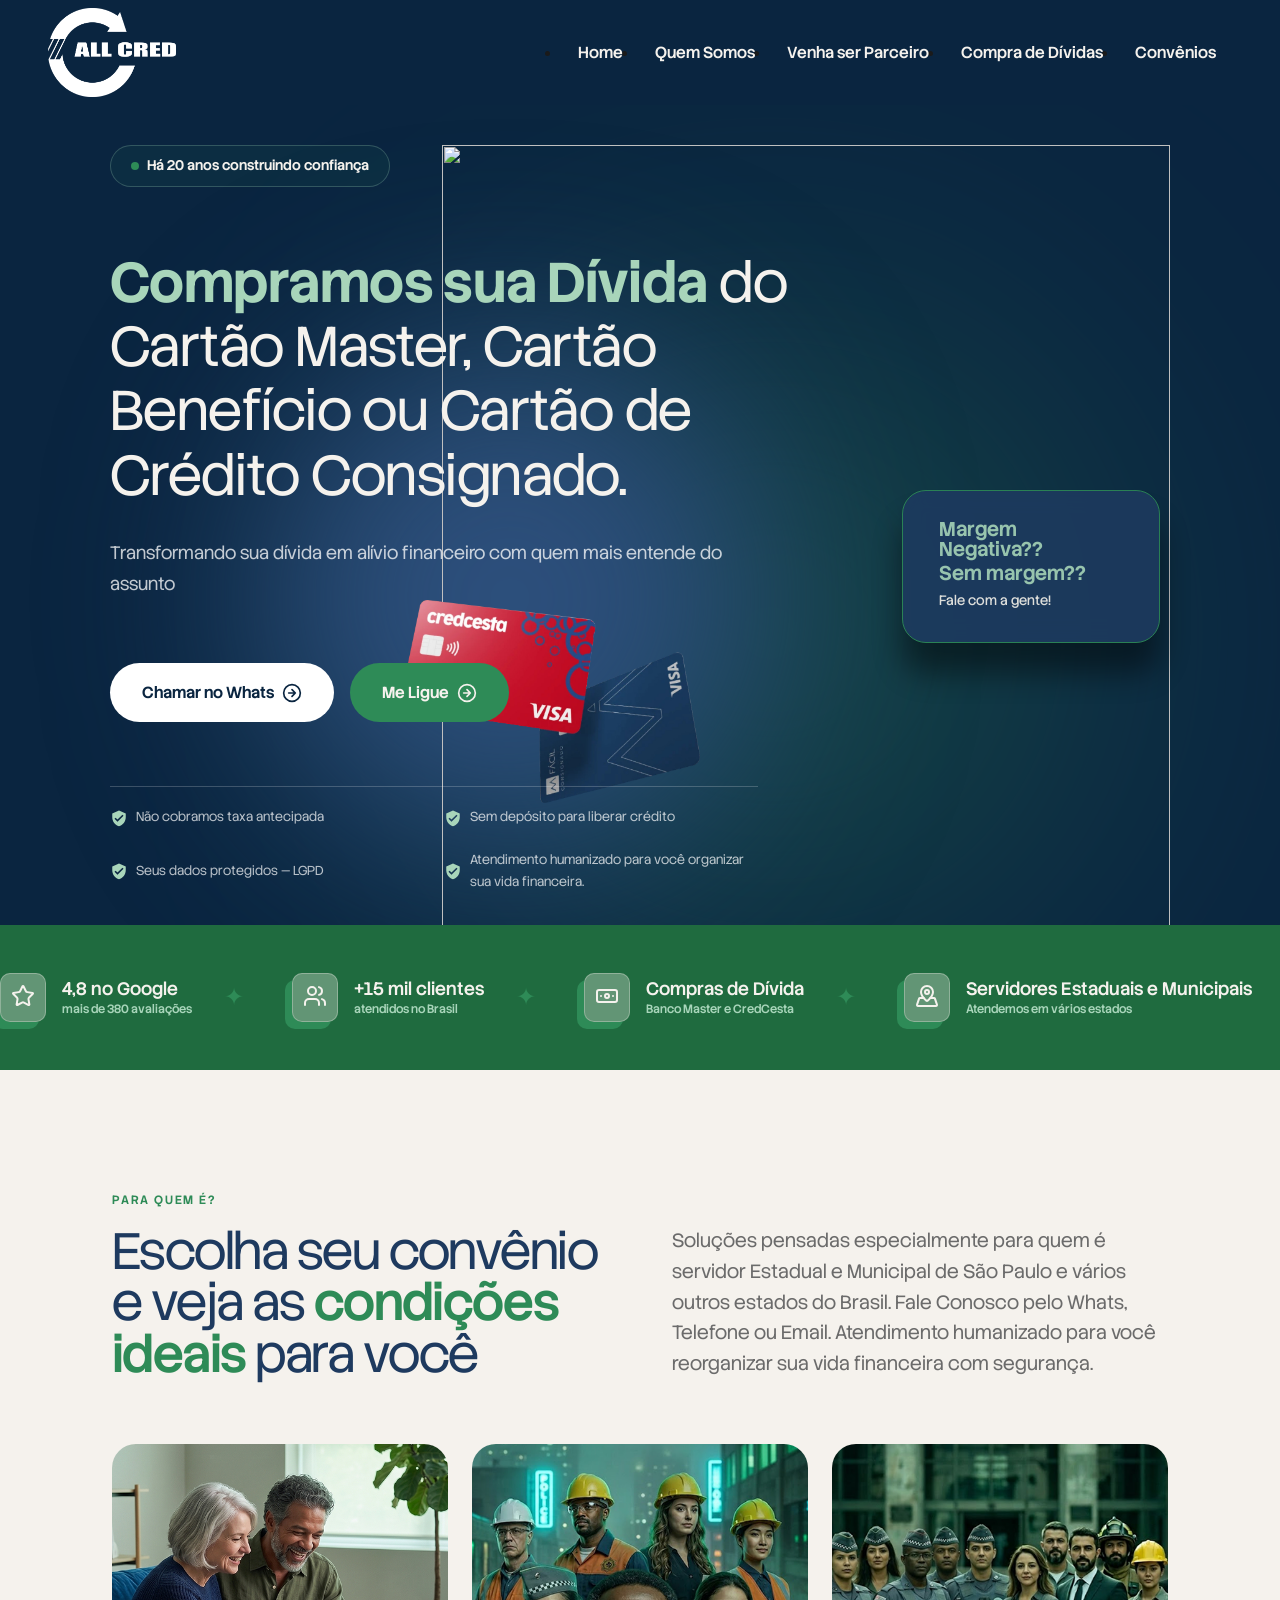
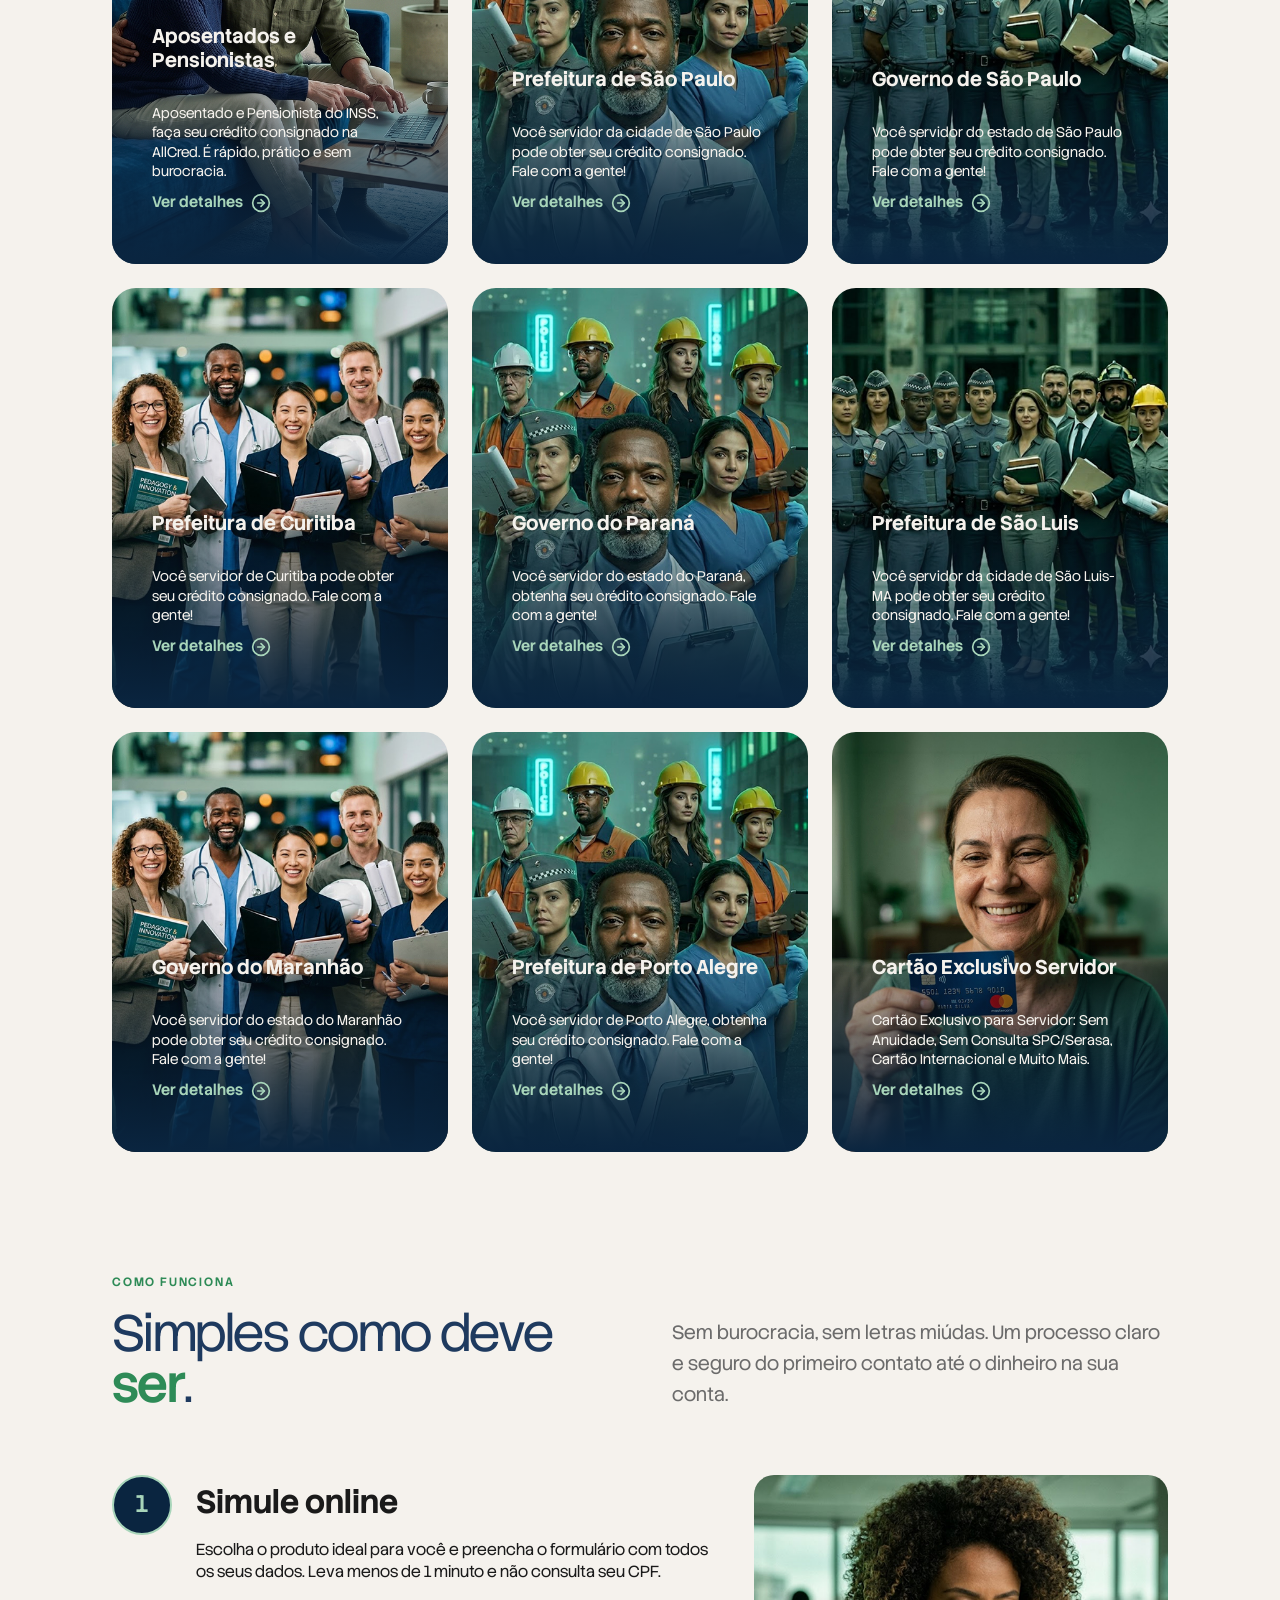
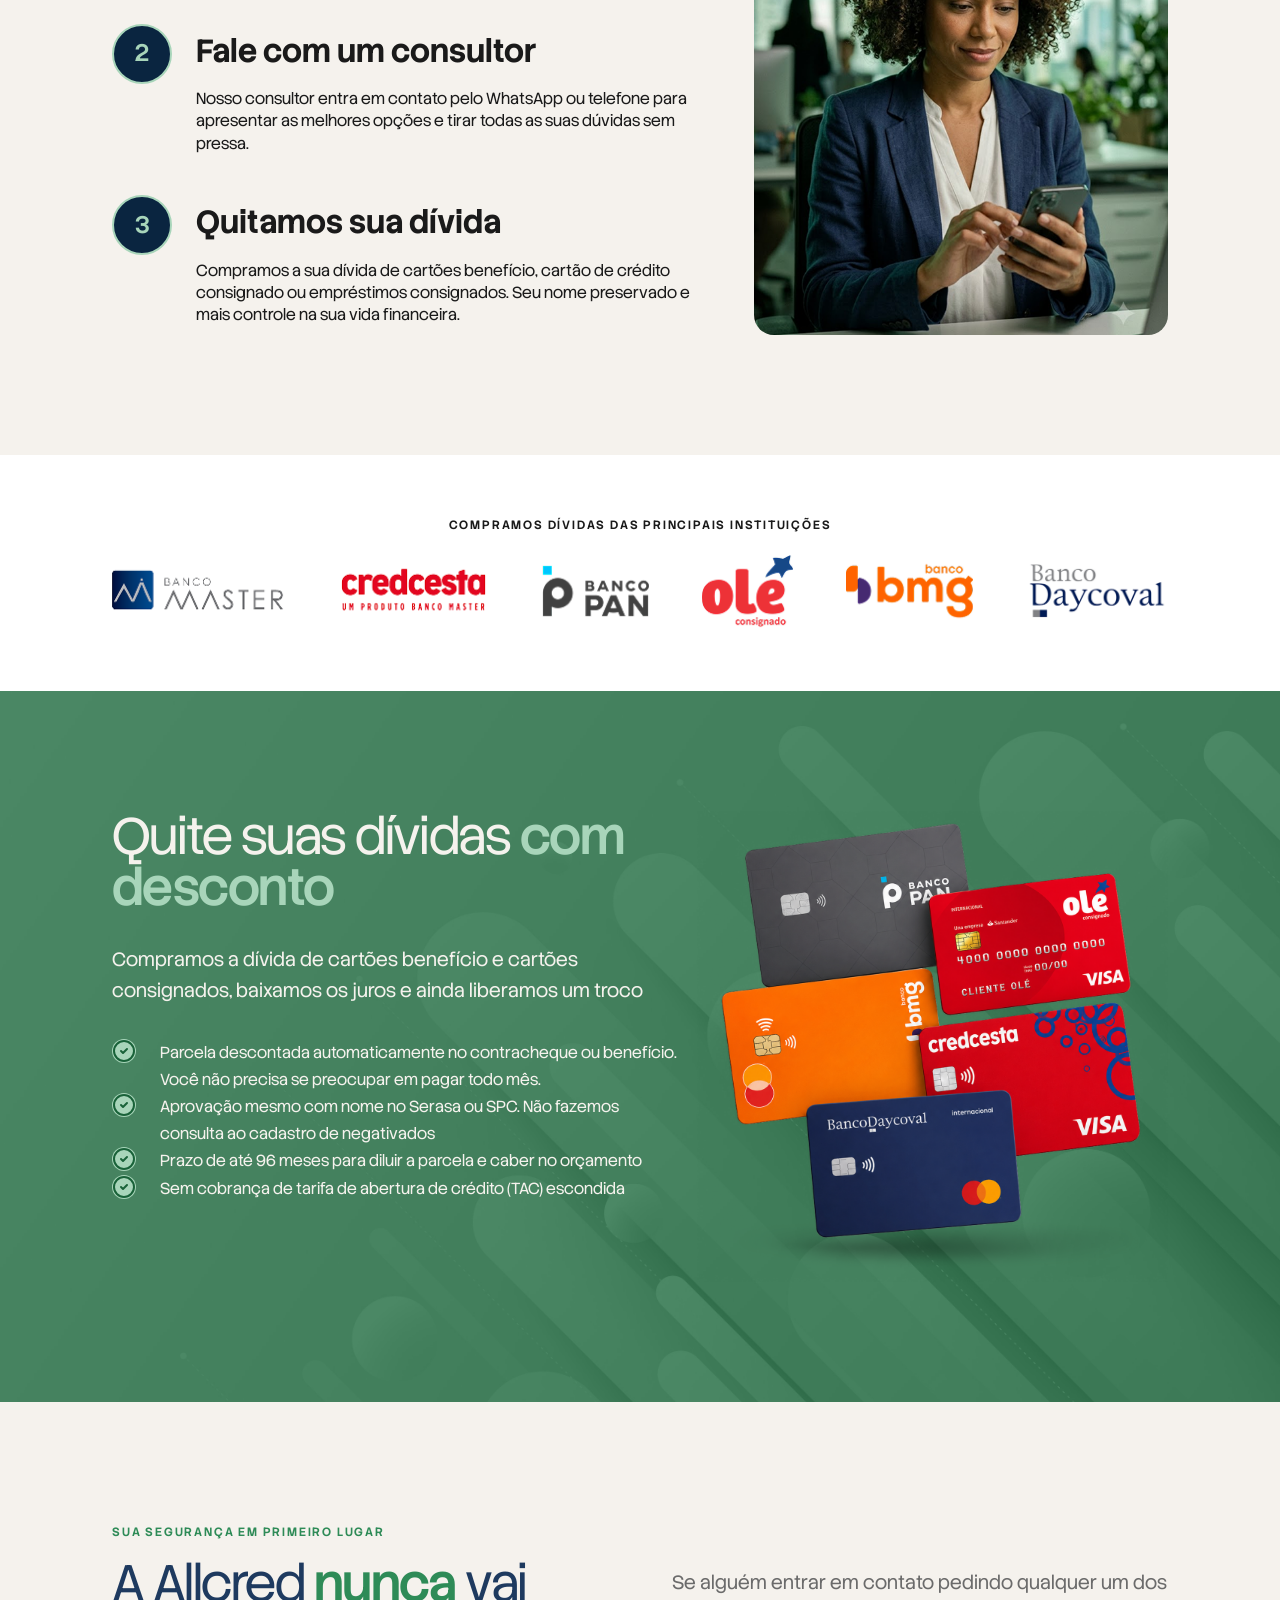
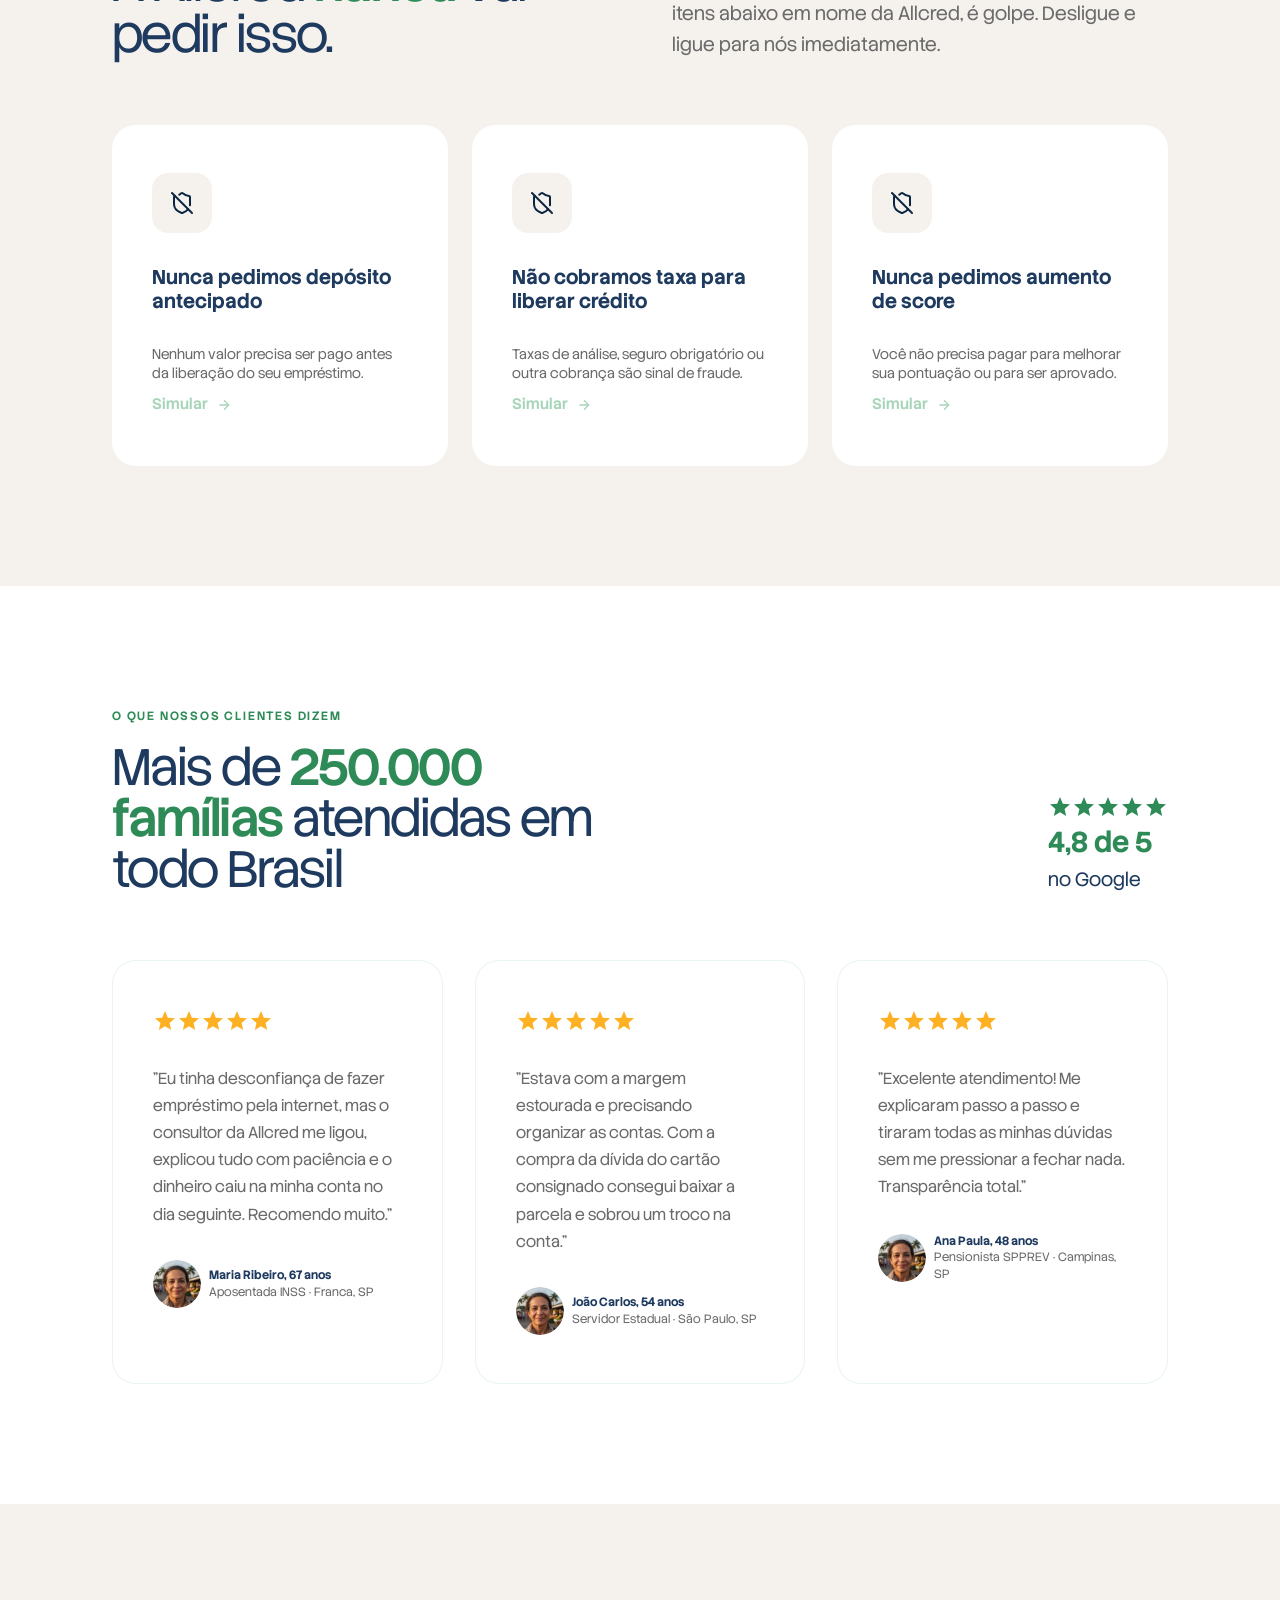
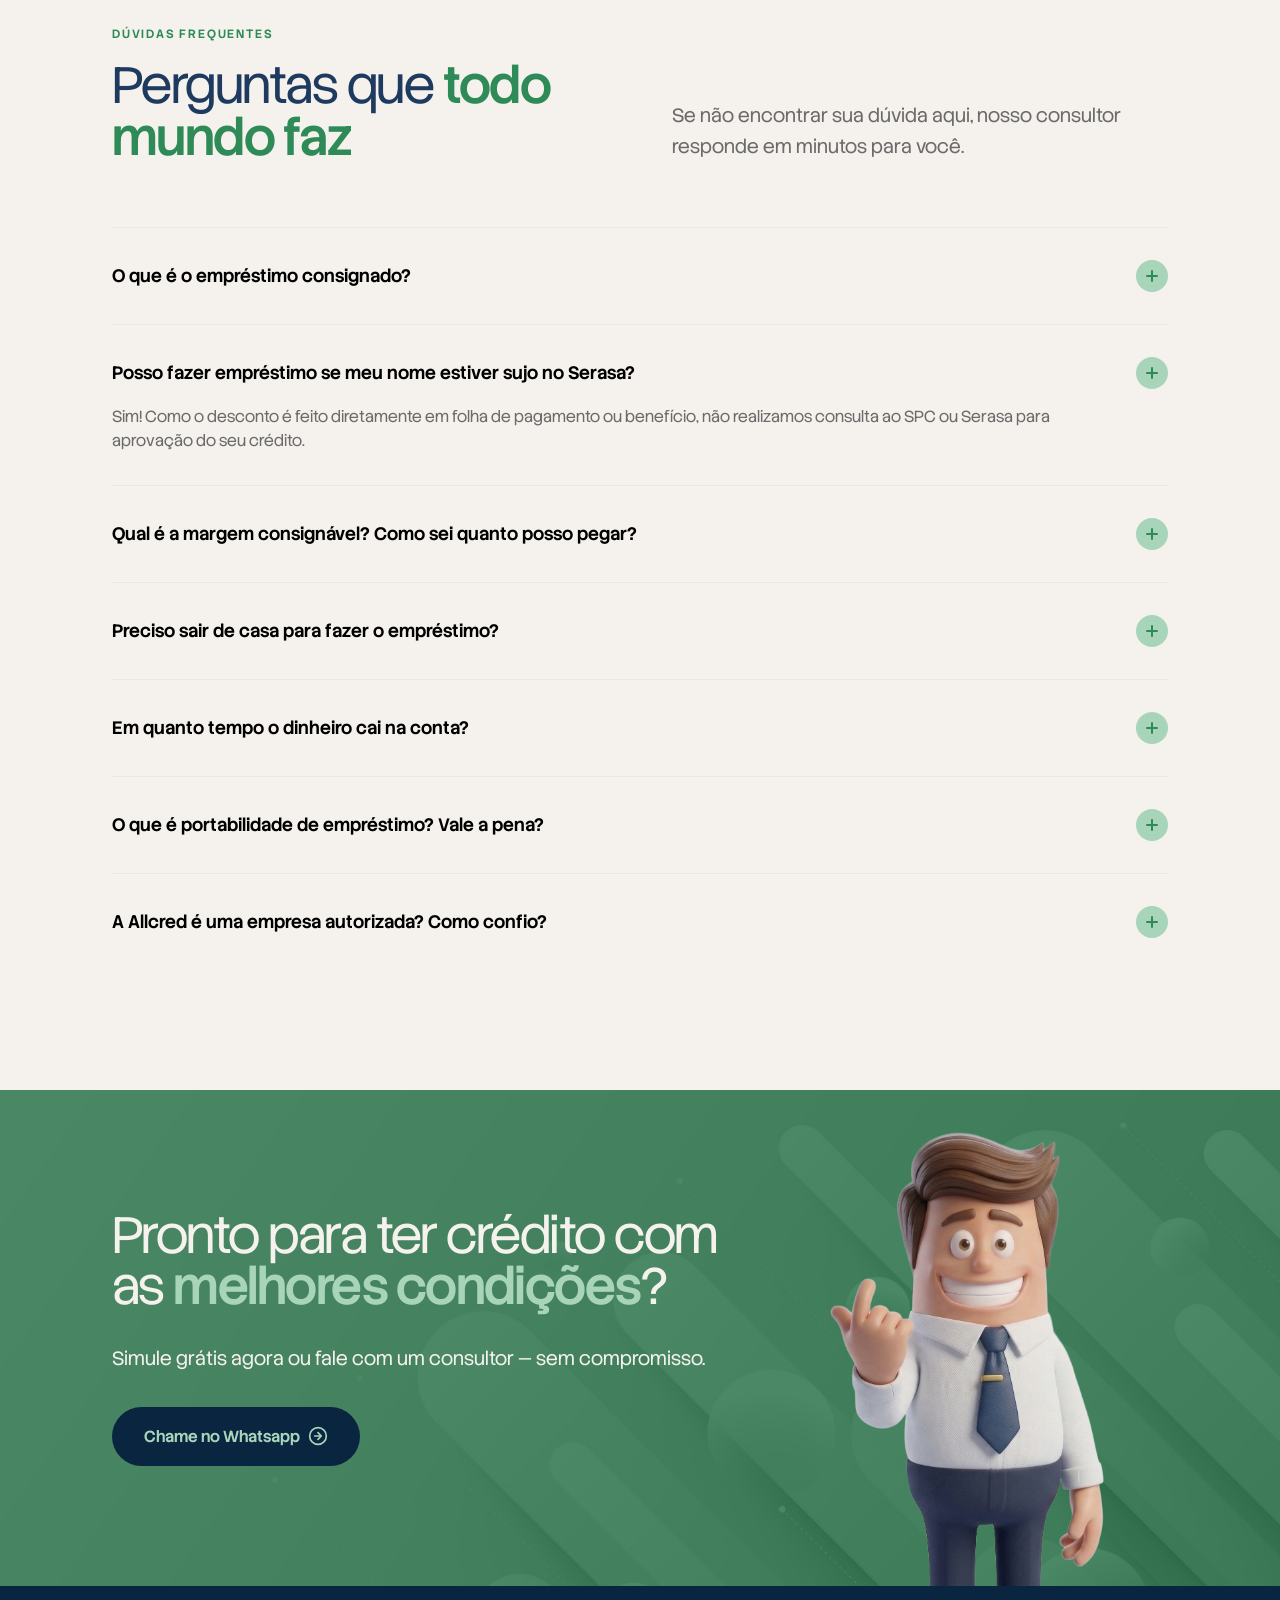
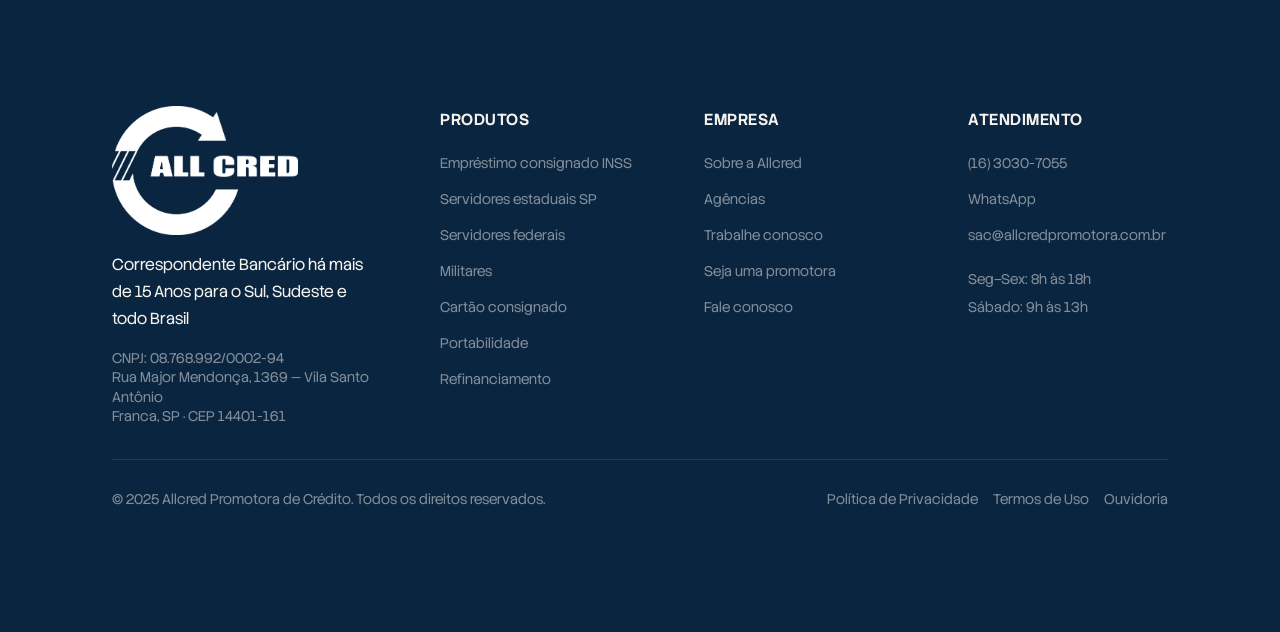
==== index.html @ 90c1321e "Convênios" ====
<!DOCTYPE html>
<html>

<head>
	<meta charset="utf-8">
	<meta name="viewport" content="initial-scale=1, width=device-width">
	<link rel="stylesheet" href="./assets/css/global.css" />
	<link rel="stylesheet" href="./assets/css/style.css" />
	<link rel="stylesheet" href="./assets/css/mobile.css" />
	<link rel="stylesheet"
		href="https://fonts.googleapis.com/css2?family=Stack Sans Headline:wght@200;300;400;500;600;700&display=swap" />
	<link rel="stylesheet" href="https://fonts.googleapis.com/css2?family=Inter:wght@400;500;600;700&display=swap" />
</head>

<body>
	<!-- Nav -->
	<header>
		<a href="#" class="logo">
			<img src="./assets/images/logo_allcred_branco.png" alt="">
		</a>
		<a href="#main-menu" id="main-menu-toggle" class="menu-toggle" aria-label="Open main menu">
			<svg xmlns="http://www.w3.org/2000/svg" width="24" height="24" viewBox="0 0 24 24" fill="none"
				stroke="#F5F2ED" stroke-width="2" stroke-linecap="round" stroke-linejoin="round"
				class="lucide lucide-menu-icon lucide-menu">
				<path d="M4 5h16" />
				<path d="M4 12h16" />
				<path d="M4 19h16" />
			</svg>
		</a>
		<nav id="main-menu" class="main-menu" aria-label="Main menu">
			<a href="#main-menu-toggle" id="main-menu-close" class="menu-close" aria-label="Close main menu">
				<svg xmlns="http://www.w3.org/2000/svg" width="24" height="24" viewBox="0 0 24 24" fill="none"
					stroke="#F5F2ED" stroke-width="2" stroke-linecap="round" stroke-linejoin="round" aria-hidden="true">
					<path d="M18 6 6 18" />
					<path d="m6 6 12 12" />
				</svg>
			</a>
			<ul id="main-menu" class="nav-links">
				<li><a href="#">Home</a></li>
				<li><a href="#">Quem Somos</a></li>
				<li><a href="#">Venha ser Parceiro</a></li>
				<li><a href="#">Compra de Dívidas</a></li>
				<li><a href="#">Convênios</a></li>
			</ul>
		</nav>
		<a href="#main-menu-toggle" class="backdrop" tabindex="-1" aria-hidden="true" hidden></a>
	</header>

	<section class="hero blue-bg" id="home">
		<div class="container">
			<div class="hero-bg">
				<div class="hero-blur-green"></div>
				<div class="hero-blur-blue"></div>
				<img src="./assets/images/hero-01b.png" alt="" class="hero-img-right">
				<img src="./assets/images/cartoes-master.png" alt="Cartões Master" class="hero-card-master">

				<div class="hero-card-floating">
					<p class="hero-card-title">Margem Negativa??</p>
					<p class="hero-card-title">Sem margem??</p>
					<p class="hero-card-desc">Fale com a gente!</p>
				</div>
			</div>

			<div class="hero-content">
				<div class="hero-tag">
					<span class="hero-tag-dot"></span>
					<span class="hero-tag-text">Há 20 anos construindo confiança</span>
				</div>

				<div class="hero-title-box">
					<h1 class="hero-heading">
						<em>Compramos sua Dívida</em> do Cartão Master, Cartão Benefício ou Cartão de
						Crédito Consignado.
					</h1>
					<p class="hero-subtitle">
						Transformando sua dívida em alívio financeiro com quem mais entende do assunto
					</p>
				</div>

				<div class="hero-cta-group">
					<a href="https://wa.me/" class="btn-hero-primary" target="_blank" rel="noopener">
						Chamar no Whats
						<svg width="20" height="20" viewBox="0 0 24 24" fill="none" stroke="currentColor"
							stroke-width="2">
							<circle cx="12" cy="12" r="10"></circle>
							<path d="M12 8l4 4-4 4M8 12h8" stroke-linecap="round" stroke-linejoin="round"></path>
						</svg>
					</a>
					<a href="#contato" class="btn-hero-secondary">
						Me Ligue
						<svg width="20" height="20" viewBox="0 0 24 24" fill="none" stroke="currentColor"
							stroke-width="2">
							<circle cx="12" cy="12" r="10"></circle>
							<path d="M12 8l4 4-4 4M8 12h8" stroke-linecap="round" stroke-linejoin="round"></path>
						</svg>
					</a>
				</div>

				<div class="hero-trust-list">
					<div class="hero-trust-divider"></div>

					<div class="hero-trust-item">
						<svg class="trust-check-icon" viewBox="0 0 18 18" fill="none"
							xmlns="http://www.w3.org/2000/svg">
							<path
								d="M9 1.5L2.25 4.5V8.25C2.25 12.4 5.13 16.27 9 17.25C12.87 16.27 15.75 12.4 15.75 8.25V4.5L9 1.5ZM7.5 12.75L4.5 9.75L5.56 8.69L7.5 10.62L12.44 5.69L13.5 6.75L7.5 12.75Z"
								fill="#A8D5BA"></path>
						</svg>
						<span class="hero-trust-text">Não cobramos taxa antecipada</span>
					</div>

					<div class="hero-trust-item">
						<svg class="trust-check-icon" viewBox="0 0 18 18" fill="none"
							xmlns="http://www.w3.org/2000/svg">
							<path
								d="M9 1.5L2.25 4.5V8.25C2.25 12.4 5.13 16.27 9 17.25C12.87 16.27 15.75 12.4 15.75 8.25V4.5L9 1.5ZM7.5 12.75L4.5 9.75L5.56 8.69L7.5 10.62L12.44 5.69L13.5 6.75L7.5 12.75Z"
								fill="#A8D5BA"></path>
						</svg>
						<span class="hero-trust-text">Sem depósito para liberar crédito</span>
					</div>

					<div class="hero-trust-item">
						<svg class="trust-check-icon" viewBox="0 0 18 18" fill="none"
							xmlns="http://www.w3.org/2000/svg">
							<path
								d="M9 1.5L2.25 4.5V8.25C2.25 12.4 5.13 16.27 9 17.25C12.87 16.27 15.75 12.4 15.75 8.25V4.5L9 1.5ZM7.5 12.75L4.5 9.75L5.56 8.69L7.5 10.62L12.44 5.69L13.5 6.75L7.5 12.75Z"
								fill="#A8D5BA"></path>
						</svg>
						<span class="hero-trust-text">Seus dados protegidos — LGPD</span>
					</div>

					<div class="hero-trust-item">
						<svg class="trust-check-icon" viewBox="0 0 18 18" fill="none"
							xmlns="http://www.w3.org/2000/svg">
							<path
								d="M9 1.5L2.25 4.5V8.25C2.25 12.4 5.13 16.27 9 17.25C12.87 16.27 15.75 12.4 15.75 8.25V4.5L9 1.5ZM7.5 12.75L4.5 9.75L5.56 8.69L7.5 10.62L12.44 5.69L13.5 6.75L7.5 12.75Z"
								fill="#A8D5BA"></path>
						</svg>
						<span class="hero-trust-text">Atendimento humanizado para você organizar sua vida
							financeira.</span>
					</div>
				</div>
			</div>
		</div>
	</section>

	<!-- Marquee -->
	<div class="marquee">
		<div class="marquee-track">
			<div class="marquee-item">
				<div class="icon">
					<svg xmlns="http://www.w3.org/2000/svg" width="24" height="24" viewBox="0 0 24 24" fill="none"
						stroke="currentColor" stroke-width="2" stroke-linecap="round" stroke-linejoin="round"
						class="lucide lucide-star-icon lucide-star">
						<path
							d="M11.525 2.295a.53.53 0 0 1 .95 0l2.31 4.679a2.123 2.123 0 0 0 1.595 1.16l5.166.756a.53.53 0 0 1 .294.904l-3.736 3.638a2.123 2.123 0 0 0-.611 1.878l.882 5.14a.53.53 0 0 1-.771.56l-4.618-2.428a2.122 2.122 0 0 0-1.973 0L6.396 21.01a.53.53 0 0 1-.77-.56l.881-5.139a2.122 2.122 0 0 0-.611-1.879L2.16 9.795a.53.53 0 0 1 .294-.906l5.165-.755a2.122 2.122 0 0 0 1.597-1.16z" />
					</svg>
				</div>
				<div class="marquee-item-text">
					4,8 no Google
					<span>mais de 380 avaliações</span>
				</div>
			</div>
			<div class="marquee-item">
				<div class="icon">
					<svg xmlns="http://www.w3.org/2000/svg" width="24" height="24" viewBox="0 0 24 24" fill="none"
						stroke="currentColor" stroke-width="2" stroke-linecap="round" stroke-linejoin="round"
						class="lucide lucide-users-icon lucide-users">
						<path d="M16 21v-2a4 4 0 0 0-4-4H6a4 4 0 0 0-4 4v2" />
						<path d="M16 3.128a4 4 0 0 1 0 7.744" />
						<path d="M22 21v-2a4 4 0 0 0-3-3.87" />
						<circle cx="9" cy="7" r="4" />
					</svg>
				</div>
				<div class="marquee-item-text">
					+15 mil clientes
					<span>atendidos no Brasil</span>
				</div>
			</div>
			<div class="marquee-item">
				<div class="icon">
					<svg xmlns="http://www.w3.org/2000/svg" width="24" height="24" viewBox="0 0 24 24" fill="none"
						stroke="currentColor" stroke-width="2" stroke-linecap="round" stroke-linejoin="round"
						class="lucide lucide-banknote-icon lucide-banknote">
						<rect width="20" height="12" x="2" y="6" rx="2" />
						<circle cx="12" cy="12" r="2" />
						<path d="M6 12h.01M18 12h.01" />
					</svg>
				</div>
				<div class="marquee-item-text">
					Compras de Dívida
					<span>Banco Master e CredCesta</span>
				</div>
			</div>
			<div class="marquee-item">
				<div class="icon">
					<svg xmlns="http://www.w3.org/2000/svg" width="24" height="24" viewBox="0 0 24 24" fill="none"
						stroke="currentColor" stroke-width="2" stroke-linecap="round" stroke-linejoin="round"
						class="lucide lucide-map-pinned-icon lucide-map-pinned">
						<path
							d="M18 8c0 3.613-3.869 7.429-5.393 8.795a1 1 0 0 1-1.214 0C9.87 15.429 6 11.613 6 8a6 6 0 0 1 12 0" />
						<circle cx="12" cy="8" r="2" />
						<path
							d="M8.714 14h-3.71a1 1 0 0 0-.948.683l-2.004 6A1 1 0 0 0 3 22h18a1 1 0 0 0 .948-1.316l-2-6a1 1 0 0 0-.949-.684h-3.712" />
					</svg>
				</div>
				<div class="marquee-item-text">
					Servidores Estaduais e Municipais
					<span>Atendemos em vários estados</span>
				</div>
			</div>
			<div class="marquee-item">
				<div class="icon">
					<svg xmlns="http://www.w3.org/2000/svg" width="24" height="24" viewBox="0 0 24 24" fill="none"
						stroke="currentColor" stroke-width="2" stroke-linecap="round" stroke-linejoin="round"
						class="lucide lucide-award-icon lucide-award">
						<path
							d="m15.477 12.89 1.515 8.526a.5.5 0 0 1-.81.47l-3.58-2.687a1 1 0 0 0-1.197 0l-3.586 2.686a.5.5 0 0 1-.81-.469l1.514-8.526" />
						<circle cx="12" cy="8" r="6" />
					</svg>
				</div>
				<div class="marquee-item-text">
					Especialistas em Servidores
					<span>com agências em várias cidades</span>
				</div>
			</div>
		</div>
	</div>

	<!-- SERVICES -->
	<section id="servicos" class="pb-0">
		<div class="container">
			<div class="section-header">
				<div>
					<span class="section-tag green">Para quem é?</span>
					<h2 class="section-title blue">Escolha seu convênio e veja as <em>condições ideais</em> para você
					</h2>
				</div>
				<p class="section-desc muted">Soluções pensadas especialmente para quem é servidor Estadual e Municipal
					de São
					Paulo e vários outros estados do Brasil. Fale Conosco pelo Whats, Telefone ou Email. Atendimento
					humanizado para você reorganizar sua vida financeira com segurança.</p>
			</div>

			<div class="cards-grid">
				<div class="card portrait service" style="background-image: url(./assets/images/convenio-01.png);">
					<h3 class="cream">Aposentados e Pensionistas</h3>
					<p class="cream">Aposentado e Pensionista do INSS, faça seu crédito consignado na AllCred. É
						rápido, prático e sem burocracia.</p>
					<a href="#" class="service-link">Ver detalhes <svg xmlns="http://www.w3.org/2000/svg" width="20"
							height="20" viewBox="0 0 24 24" fill="none" stroke="currentColor" stroke-width="2"
							stroke-linecap="round" stroke-linejoin="round">
							<circle cx="12" cy="12" r="10" />
							<path d="m12 16 4-4-4-4" />
							<path d="M8 12h8" />
						</svg>
					</a>
				</div>

				<div class="card portrait service" style="background-image: url(./assets/images/convenio-02.jpg);">
					<h3 class="cream">Prefeitura de São Paulo</h3>
					<p class="cream">Você servidor da cidade de São Paulo pode obter seu crédito consignado. Fale
						com a gente!
					</p>
					<a href="#" class="service-link">Ver detalhes <svg xmlns="http://www.w3.org/2000/svg" width="20"
							height="20" viewBox="0 0 24 24" fill="none" stroke="currentColor" stroke-width="2"
							stroke-linecap="round" stroke-linejoin="round">
							<circle cx="12" cy="12" r="10" />
							<path d="m12 16 4-4-4-4" />
							<path d="M8 12h8" />
						</svg>
					</a>
				</div>

				<div class="card portrait service" style="background-image: url(./assets/images/convenio-04.jpg);">
					<h3 class="cream">Governo de São Paulo</h3>
					<p class="cream">Você servidor do estado de São Paulo pode obter seu crédito consignado. Fale
						com a gente!
					</p>
					<a href="#" class="service-link">Ver detalhes <svg xmlns="http://www.w3.org/2000/svg" width="20"
							height="20" viewBox="0 0 24 24" fill="none" stroke="currentColor" stroke-width="2"
							stroke-linecap="round" stroke-linejoin="round">
							<circle cx="12" cy="12" r="10" />
							<path d="m12 16 4-4-4-4" />
							<path d="M8 12h8" />
						</svg>
					</a>
				</div>

				<div class="card portrait service" style="background-image: url(./assets/images/convenio-05.jpg);">
					<h3 class="cream">Prefeitura de Curitiba</h3>
					<p class="cream">Você servidor de Curitiba pode obter seu crédito consignado. Fale
						com a gente!</p>
					<a href="#" class="service-link">Ver detalhes <svg xmlns="http://www.w3.org/2000/svg" width="20"
							height="20" viewBox="0 0 24 24" fill="none" stroke="currentColor" stroke-width="2"
							stroke-linecap="round" stroke-linejoin="round">
							<circle cx="12" cy="12" r="10" />
							<path d="m12 16 4-4-4-4" />
							<path d="M8 12h8" />
						</svg>
					</a>
				</div>

				<div class="card portrait service" style="background-image: url(./assets/images/convenio-02.jpg);">
					<h3 class="cream">Governo do Paraná</h3>
					<p class="cream">Você servidor do estado do Paraná, obtenha seu crédito consignado. Fale
						com a gente!
					</p>
					<a href="#" class="service-link">Ver detalhes <svg xmlns="http://www.w3.org/2000/svg" width="20"
							height="20" viewBox="0 0 24 24" fill="none" stroke="currentColor" stroke-width="2"
							stroke-linecap="round" stroke-linejoin="round">
							<circle cx="12" cy="12" r="10" />
							<path d="m12 16 4-4-4-4" />
							<path d="M8 12h8" />
						</svg>
					</a>
				</div>

				<div class="card portrait service" style="background-image: url(./assets/images/convenio-04.jpg);">
					<h3 class="cream">Prefeitura de São Luis</h3>
					<p class="cream">Você servidor da cidade de São Luis-MA pode obter seu crédito consignado. Fale
						com a gente!
					</p>
					<a href="#" class="service-link">Ver detalhes <svg xmlns="http://www.w3.org/2000/svg" width="20"
							height="20" viewBox="0 0 24 24" fill="none" stroke="currentColor" stroke-width="2"
							stroke-linecap="round" stroke-linejoin="round">
							<circle cx="12" cy="12" r="10" />
							<path d="m12 16 4-4-4-4" />
							<path d="M8 12h8" />
						</svg>
					</a>
				</div>

				<div class="card portrait service" style="background-image: url(./assets/images/convenio-05.jpg);">
					<h3 class="cream">Governo do Maranhão</h3>
					<p class="cream">Você servidor do estado do Maranhão pode obter seu crédito consignado. Fale
						com a gente!</p>
					<a href="#" class="service-link">Ver detalhes <svg xmlns="http://www.w3.org/2000/svg" width="20"
							height="20" viewBox="0 0 24 24" fill="none" stroke="currentColor" stroke-width="2"
							stroke-linecap="round" stroke-linejoin="round">
							<circle cx="12" cy="12" r="10" />
							<path d="m12 16 4-4-4-4" />
							<path d="M8 12h8" />
						</svg>
					</a>
				</div>

				<div class="card portrait service" style="background-image: url(./assets/images/convenio-02.jpg);">
					<h3 class="cream">Prefeitura de Porto Alegre</h3>
					<p class="cream">Você servidor de Porto Alegre, obtenha seu crédito consignado. Fale
						com a gente!
					</p>
					<a href="#" class="service-link">Ver detalhes <svg xmlns="http://www.w3.org/2000/svg" width="20"
							height="20" viewBox="0 0 24 24" fill="none" stroke="currentColor" stroke-width="2"
							stroke-linecap="round" stroke-linejoin="round">
							<circle cx="12" cy="12" r="10" />
							<path d="m12 16 4-4-4-4" />
							<path d="M8 12h8" />
						</svg>
					</a>
				</div>

				<div class="card portrait service" style="background-image: url(./assets/images/convenio-06.jpg);">
					<h3 class="cream">Cartão Exclusivo Servidor</h3>
					<p class="cream">Cartão Exclusivo para Servidor: Sem Anuidade, Sem Consulta SPC/Serasa, Cartão
						Internacional e Muito Mais.
					</p>
					<a href="#" class="service-link">Ver detalhes <svg xmlns="http://www.w3.org/2000/svg" width="20"
							height="20" viewBox="0 0 24 24" fill="none" stroke="currentColor" stroke-width="2"
							stroke-linecap="round" stroke-linejoin="round">
							<circle cx="12" cy="12" r="10" />
							<path d="m12 16 4-4-4-4" />
							<path d="M8 12h8" />
						</svg>
					</a>
				</div>

			</div>
		</div>
	</section>

	<!-- PROCESS -->
	<section id="processo" class="process">
		<div class="container">
			<div class="section-header">
				<div>
					<span class="section-tag green">Como funciona</span>
					<h2 class="section-title blue">Simples como deve <em>ser</em>.</h2>
				</div>
				<p class="section-desc muted">Sem burocracia, sem letras miúdas. Um processo claro e seguro do primeiro
					contato
					até o dinheiro na sua conta.</p>
			</div>

			<div class="steps-section">
				<div class="steps-container">
					<div class="steps-list">
						<div class="step" data-image="step1">
							<div class="step-number">1</div>
							<div class="step-content">
								<h3 class="step-title">Simule online</h3>
								<p class="step-description">
									Escolha o produto ideal para você e preencha o formulário com todos os seus dados.
									Leva menos de 1 minuto e não consulta seu CPF.
								</p>
							</div>
						</div>

						<div class="step" data-image="step2">
							<div class="step-number">2</div>
							<div class="step-content">
								<h3 class="step-title">Fale com um consultor</h3>
								<p class="step-description">
									Nosso consultor entra em contato pelo WhatsApp ou telefone para apresentar
									as melhores opções e tirar todas as suas dúvidas sem pressa.
								</p>
							</div>
						</div>

						<div class="step" data-image="step3">
							<div class="step-number">3</div>
							<div class="step-content">
								<h3 class="step-title">Quitamos sua dívida</h3>
								<p class="step-description">
									Compramos a sua dívida de cartões benefício, cartão de crédito consignado
									ou empréstimos consignados. Seu nome preservado e mais controle na sua vida
									financeira.
								</p>
							</div>
						</div>
					</div>

					<div class="steps-images">
						<div class="step-image active" id="step1">
							<img src="./assets/images/step-01.png" alt="Simule online">
						</div>
						<div class="step-image" id="step2">
							<img src="./assets/images/step-02.png" alt="Fale com um consultor">
						</div>
						<div class="step-image" id="step3">
							<img src="./assets/images/step-03.png" alt="Quitamos sua dívida">
						</div>
					</div>
				</div>
			</div>
		</div>
	</section>

	<!-- INSTITUIÇÕES -->
	<section class="banks">
		<span class="section-tag">Compramos Dívidas das Principais Instituições</span>
		<div class="banks-list">
			<img src="./assets/images/logo-banco-master.png" alt="Banco Master">
			<img src="./assets/images/logo-credcesta.png" alt="Credcesta">
			<img src="./assets/images/logo-banco-pan.png" alt="Banco Pan">
			<img src="./assets/images/logo-ola-consignado.png" alt="Olá Consignado">
			<img src="./assets/images/logo-banco-bmg.png" alt="Banco BMG">
			<img src="./assets/images/logo-banco-daycoval.png" alt="Banco Daycoval">
		</div>
	</section>

	<section class="creditcard green-bg">
		<div class="container">
			<div class="creditcard-text">
				<h3 class="section-title cream">Quite suas dívidas <em>com desconto</em></h3>
				<p class="section-desc cream">Compramos a dívida de cartões benefício e cartões consignados, baixamos os
					juros
					e ainda liberamos um troco</p>
				<ul class="section-list cream">
					<li>
						<div class="icon"><svg xmlns="http://www.w3.org/2000/svg" width="24" height="24"
								viewBox="0 0 24 24" fill="none" stroke="#196239" stroke-width="2" stroke-linecap="round"
								stroke-linejoin="round" class="lucide lucide-circle-check-icon lucide-circle-check">
								<circle cx="12" cy="12" r="10" />
								<path d="m9 12 2 2 4-4" />
							</svg>
						</div>
						<p>Parcela descontada automaticamente no contracheque ou benefício. Você não
							precisa se preocupar
							em pagar todo mês.</p>
					</li>
					<li>
						<div class="icon"><svg xmlns="http://www.w3.org/2000/svg" width="24" height="24"
								viewBox="0 0 24 24" fill="none" stroke="#196239" stroke-width="2" stroke-linecap="round"
								stroke-linejoin="round" class="lucide lucide-circle-check-icon lucide-circle-check">
								<circle cx="12" cy="12" r="10" />
								<path d="m9 12 2 2 4-4" />
							</svg>
						</div>
						<p>Aprovação mesmo com nome no Serasa ou SPC. Não fazemos consulta ao cadastro de negativados
						</p>
					</li>
					<li>
						<div class="icon"><svg xmlns="http://www.w3.org/2000/svg" width="24" height="24"
								viewBox="0 0 24 24" fill="none" stroke="#196239" stroke-width="2" stroke-linecap="round"
								stroke-linejoin="round" class="lucide lucide-circle-check-icon lucide-circle-check">
								<circle cx="12" cy="12" r="10" />
								<path d="m9 12 2 2 4-4" />
							</svg>
						</div>
						<p>Prazo de até 96 meses para diluir a parcela e caber no orçamento</p>
					</li>
					<li>
						<div class="icon"><svg xmlns="http://www.w3.org/2000/svg" width="24" height="24"
								viewBox="0 0 24 24" fill="none" stroke="#196239" stroke-width="2" stroke-linecap="round"
								stroke-linejoin="round" class="lucide lucide-circle-check-icon lucide-circle-check">
								<circle cx="12" cy="12" r="10" />
								<path d="m9 12 2 2 4-4" />
							</svg>
						</div>
						<p>Sem cobrança de tarifa de abertura de crédito (TAC) escondida</p>
					</li>
				</ul>
			</div>
			<div class="creditcard-image">
				<img src="./assets/images/cartoes.png" alt="">
			</div>
		</div>
	</section>

	<section id="safety" class="safety">
		<div class="container">
			<div class="section-header">
				<div>
					<span class="section-tag green">Sua segurança em primeiro lugar</span>
					<h2 class="section-title blue">A Allcred <em>nunca</em> vai pedir isso.</h2>
				</div>
				<p class="section-desc muted">Se alguém entrar em contato pedindo qualquer um dos itens abaixo em nome
					da
					Allcred,
					é golpe. Desligue e ligue para nós imediatamente.</p>
			</div>
			<div class="cards-grid">
				<div class="card">
					<div class="card-icon">
						<svg xmlns="http://www.w3.org/2000/svg" width="24" height="24" viewBox="0 0 24 24" fill="none"
							stroke="currentColor" stroke-width="2" stroke-linecap="round" stroke-linejoin="round"
							class="lucide lucide-shield-off-icon lucide-shield-off">
							<path d="m2 2 20 20" />
							<path
								d="M5 5a1 1 0 0 0-1 1v7c0 5 3.5 7.5 7.67 8.94a1 1 0 0 0 .67.01c2.35-.82 4.48-1.97 5.9-3.71" />
							<path
								d="M9.309 3.652A12.252 12.252 0 0 0 11.24 2.28a1.17 1.17 0 0 1 1.52 0C14.51 3.81 17 5 19 5a1 1 0 0 1 1 1v7a9.784 9.784 0 0 1-.08 1.264" />
						</svg>
					</div>
					<h3 class="blue">Nunca pedimos depósito antecipado</h3>
					<p class="service-desc muted">Nenhum valor precisa ser pago antes da liberação do seu empréstimo.
					</p>
					<a href="#contato" class="service-link">Simular <svg width="16" height="16" fill="none"
							stroke="currentColor" stroke-width="2" viewBox="0 0 24 24">
							<path d="M5 12h14M12 5l7 7-7 7"></path>
						</svg></a>
				</div>
				<div class="card">
					<div class="card-icon">
						<svg xmlns="http://www.w3.org/2000/svg" width="24" height="24" viewBox="0 0 24 24" fill="none"
							stroke="currentColor" stroke-width="2" stroke-linecap="round" stroke-linejoin="round"
							class="lucide lucide-shield-off-icon lucide-shield-off">
							<path d="m2 2 20 20" />
							<path
								d="M5 5a1 1 0 0 0-1 1v7c0 5 3.5 7.5 7.67 8.94a1 1 0 0 0 .67.01c2.35-.82 4.48-1.97 5.9-3.71" />
							<path
								d="M9.309 3.652A12.252 12.252 0 0 0 11.24 2.28a1.17 1.17 0 0 1 1.52 0C14.51 3.81 17 5 19 5a1 1 0 0 1 1 1v7a9.784 9.784 0 0 1-.08 1.264" />
						</svg>
					</div>
					<h3 class="blue">Não cobramos taxa para liberar crédito</h3>
					<p class="service-desc muted">Taxas de análise, seguro obrigatório ou outra cobrança são sinal de
						fraude.
					</p>
					<a href="#contato" class="service-link">Simular <svg width="16" height="16" fill="none"
							stroke="currentColor" stroke-width="2" viewBox="0 0 24 24">
							<path d="M5 12h14M12 5l7 7-7 7"></path>
						</svg></a>
				</div>
				<div class="card">
					<div class="card-icon">
						<svg xmlns="http://www.w3.org/2000/svg" width="24" height="24" viewBox="0 0 24 24" fill="none"
							stroke="currentColor" stroke-width="2" stroke-linecap="round" stroke-linejoin="round"
							class="lucide lucide-shield-off-icon lucide-shield-off">
							<path d="m2 2 20 20" />
							<path
								d="M5 5a1 1 0 0 0-1 1v7c0 5 3.5 7.5 7.67 8.94a1 1 0 0 0 .67.01c2.35-.82 4.48-1.97 5.9-3.71" />
							<path
								d="M9.309 3.652A12.252 12.252 0 0 0 11.24 2.28a1.17 1.17 0 0 1 1.52 0C14.51 3.81 17 5 19 5a1 1 0 0 1 1 1v7a9.784 9.784 0 0 1-.08 1.264" />
						</svg>
					</div>
					<h3 class="blue">Nunca pedimos aumento de score</h3>
					<p class="service-desc muted">Você não precisa pagar para melhorar sua pontuação ou para ser
						aprovado.</p>
					<a href="#contato" class="service-link">Simular <svg width="16" height="16" fill="none"
							stroke="currentColor" stroke-width="2" viewBox="0 0 24 24">
							<path d="M5 12h14M12 5l7 7-7 7"></path>
						</svg></a>
				</div>
			</div>
		</div>
	</section>

	<section id="testimonial" class="white-bg">
		<div class="container">
			<div class="section-header">
				<div>
					<span class="section-tag green">O que nossos clientes dizem</span>
					<h2 class="section-title blue">Mais de <em>250.000 famílias</em> atendidas em todo Brasil</h2>
				</div>
				<div class="section-desc">
					<div class="stars-row">
						<svg class="star-icon" viewBox="0 0 24 24" fill="#2e8b57">
							<path
								d="M12 17.27L18.18 21l-1.64-7.03L22 9.24l-7.19-.61L12 2 9.19 8.63 2 9.24l5.46 4.73L5.82 21z">
							</path>
						</svg>
						<svg class="star-icon" viewBox="0 0 24 24" fill="#2e8b57">
							<path
								d="M12 17.27L18.18 21l-1.64-7.03L22 9.24l-7.19-.61L12 2 9.19 8.63 2 9.24l5.46 4.73L5.82 21z">
							</path>
						</svg>
						<svg class="star-icon" viewBox="0 0 24 24" fill="#2e8b57">
							<path
								d="M12 17.27L18.18 21l-1.64-7.03L22 9.24l-7.19-.61L12 2 9.19 8.63 2 9.24l5.46 4.73L5.82 21z">
							</path>
						</svg>
						<svg class="star-icon" viewBox="0 0 24 24" fill="#2e8b57">
							<path
								d="M12 17.27L18.18 21l-1.64-7.03L22 9.24l-7.19-.61L12 2 9.19 8.63 2 9.24l5.46 4.73L5.82 21z">
							</path>
						</svg>
						<svg class="star-icon" viewBox="0 0 24 24" fill="#2e8b57">
							<path
								d="M12 17.27L18.18 21l-1.64-7.03L22 9.24l-7.19-.61L12 2 9.19 8.63 2 9.24l5.46 4.73L5.82 21z">
							</path>
						</svg>
					</div>
					<h2 class="green">4,8 de 5</h2>
					<p class="blue">no Google</p>
				</div>
			</div>
			<div class="reviews-grid">
				<!-- Review 1 -->
				<div class="review-card">
					<div class="stars-row">
						<svg class="star-icon" viewBox="0 0 24 24" fill="#fdb022">
							<path
								d="M12 17.27L18.18 21l-1.64-7.03L22 9.24l-7.19-.61L12 2 9.19 8.63 2 9.24l5.46 4.73L5.82 21z">
							</path>
						</svg>
						<svg class="star-icon" viewBox="0 0 24 24" fill="#fdb022">
							<path
								d="M12 17.27L18.18 21l-1.64-7.03L22 9.24l-7.19-.61L12 2 9.19 8.63 2 9.24l5.46 4.73L5.82 21z">
							</path>
						</svg>
						<svg class="star-icon" viewBox="0 0 24 24" fill="#fdb022">
							<path
								d="M12 17.27L18.18 21l-1.64-7.03L22 9.24l-7.19-.61L12 2 9.19 8.63 2 9.24l5.46 4.73L5.82 21z">
							</path>
						</svg>
						<svg class="star-icon" viewBox="0 0 24 24" fill="#fdb022">
							<path
								d="M12 17.27L18.18 21l-1.64-7.03L22 9.24l-7.19-.61L12 2 9.19 8.63 2 9.24l5.46 4.73L5.82 21z">
							</path>
						</svg>
						<svg class="star-icon" viewBox="0 0 24 24" fill="#fdb022">
							<path
								d="M12 17.27L18.18 21l-1.64-7.03L22 9.24l-7.19-.61L12 2 9.19 8.63 2 9.24l5.46 4.73L5.82 21z">
							</path>
						</svg>
					</div>
					<p class="muted">"Eu tinha desconfiança de fazer empréstimo pela internet, mas o consultor da
						Allcred me ligou, explicou tudo com paciência e o dinheiro caiu na minha conta no dia seguinte.
						Recomendo muito."</p>
					<div class="reviewer-box">
						<img src="./assets/images/reviewer-maria.png" alt="Maria Ribeiro" class="reviewer-avatar">
						<div class="reviewer-details muted">
							<strong class="blue">Maria Ribeiro, 67 anos</strong>
							<span>Aposentada INSS · Franca, SP</span>
						</div>
					</div>
				</div>

				<!-- Review 2 -->
				<div class="review-card">
					<div class="stars-row">
						<svg class="star-icon" viewBox="0 0 24 24" fill="#fdb022">
							<path
								d="M12 17.27L18.18 21l-1.64-7.03L22 9.24l-7.19-.61L12 2 9.19 8.63 2 9.24l5.46 4.73L5.82 21z">
							</path>
						</svg>
						<svg class="star-icon" viewBox="0 0 24 24" fill="#fdb022">
							<path
								d="M12 17.27L18.18 21l-1.64-7.03L22 9.24l-7.19-.61L12 2 9.19 8.63 2 9.24l5.46 4.73L5.82 21z">
							</path>
						</svg>
						<svg class="star-icon" viewBox="0 0 24 24" fill="#fdb022">
							<path
								d="M12 17.27L18.18 21l-1.64-7.03L22 9.24l-7.19-.61L12 2 9.19 8.63 2 9.24l5.46 4.73L5.82 21z">
							</path>
						</svg>
						<svg class="star-icon" viewBox="0 0 24 24" fill="#fdb022">
							<path
								d="M12 17.27L18.18 21l-1.64-7.03L22 9.24l-7.19-.61L12 2 9.19 8.63 2 9.24l5.46 4.73L5.82 21z">
							</path>
						</svg>
						<svg class="star-icon" viewBox="0 0 24 24" fill="#fdb022">
							<path
								d="M12 17.27L18.18 21l-1.64-7.03L22 9.24l-7.19-.61L12 2 9.19 8.63 2 9.24l5.46 4.73L5.82 21z">
							</path>
						</svg>
					</div>
					<p class="muted">"Estava com a margem estourada e precisando organizar as contas. Com a
						compra da dívida do cartão consignado consegui baixar a parcela e sobrou um troco na conta."</p>
					<div class="reviewer-box">
						<img src="./assets/images/reviewer-maria.png" alt="João Carlos" class="reviewer-avatar">
						<div class="reviewer-details muted">
							<strong class="blue">João Carlos, 54 anos</strong>
							<span>Servidor Estadual · São Paulo, SP</span>
						</div>
					</div>
				</div>

				<!-- Review 3 -->
				<div class="review-card">
					<div class="stars-row">
						<svg class="star-icon" viewBox="0 0 24 24" fill="#fdb022">
							<path
								d="M12 17.27L18.18 21l-1.64-7.03L22 9.24l-7.19-.61L12 2 9.19 8.63 2 9.24l5.46 4.73L5.82 21z">
							</path>
						</svg>
						<svg class="star-icon" viewBox="0 0 24 24" fill="#fdb022">
							<path
								d="M12 17.27L18.18 21l-1.64-7.03L22 9.24l-7.19-.61L12 2 9.19 8.63 2 9.24l5.46 4.73L5.82 21z">
							</path>
						</svg>
						<svg class="star-icon" viewBox="0 0 24 24" fill="#fdb022">
							<path
								d="M12 17.27L18.18 21l-1.64-7.03L22 9.24l-7.19-.61L12 2 9.19 8.63 2 9.24l5.46 4.73L5.82 21z">
							</path>
						</svg>
						<svg class="star-icon" viewBox="0 0 24 24" fill="#fdb022">
							<path
								d="M12 17.27L18.18 21l-1.64-7.03L22 9.24l-7.19-.61L12 2 9.19 8.63 2 9.24l5.46 4.73L5.82 21z">
							</path>
						</svg>
						<svg class="star-icon" viewBox="0 0 24 24" fill="#fdb022">
							<path
								d="M12 17.27L18.18 21l-1.64-7.03L22 9.24l-7.19-.61L12 2 9.19 8.63 2 9.24l5.46 4.73L5.82 21z">
							</path>
						</svg>
					</div>
					<p class="muted">"Excelente atendimento! Me explicaram passo a passo e tiraram todas as
						minhas dúvidas sem me pressionar a fechar nada. Transparência total."</p>
					<div class="reviewer-box">
						<img src="./assets/images/reviewer-maria.png" alt="Ana Paula" class="reviewer-avatar">
						<div class="reviewer-details muted">
							<strong class="blue">Ana Paula, 48 anos</strong>
							<span>Pensionista SPPREV · Campinas, SP</span>
						</div>
					</div>
				</div>
			</div>
		</div>
	</section>

	<section id="faq">
		<div class="container">
			<div class="section-header">
				<div>
					<span class="section-tag green">Dúvidas frequentes</span>
					<h2 class="section-title blue">Perguntas que <em>todo mundo faz</em></h2>
				</div>
				<p class="section-desc muted">Se não encontrar sua dúvida aqui, nosso consultor responde em minutos para
					você.</p>
			</div>
			<div class="faq-list">
				<!-- FAQ 1 -->
				<div class="faq-item">
					<button class="faq-question-btn" type="button">
						<span class="faq-question-text">O que é o empréstimo consignado?</span>
						<div class="faq-toggle-icon">
							<svg width="16" height="16" viewBox="0 0 16 16" fill="none" stroke="#2E8B57"
								stroke-width="2" stroke-linecap="round" stroke-linejoin="round">
								<line x1="8" y1="3" x2="8" y2="13"></line>
								<line x1="3" y1="8" x2="13" y2="8"></line>
							</svg>
						</div>
					</button>
					<div class="faq-answer-panel">
						<p class="muted">O empréstimo consignado é uma modalidade de crédito onde as parcelas são
							descontadas
							diretamente
							da sua folha de pagamento ou benefício do INSS, garantindo as menores taxas de juros do
							mercado.
						</p>
					</div>
				</div>

				<!-- FAQ 2 -->
				<div class="faq-item active">
					<button class="faq-question-btn" type="button">
						<span class="faq-question-text">Posso fazer empréstimo se meu nome estiver sujo no
							Serasa?</span>
						<div class="faq-toggle-icon">
							<svg width="16" height="16" viewBox="0 0 16 16" fill="none" stroke="#2E8B57"
								stroke-width="2" stroke-linecap="round" stroke-linejoin="round">
								<line x1="8" y1="3" x2="8" y2="13"></line>
								<line x1="3" y1="8" x2="13" y2="8"></line>
							</svg>
						</div>
					</button>
					<div class="faq-answer-panel">
						<p class="muted">Sim! Como o desconto é feito diretamente em folha de pagamento ou benefício,
							não realizamos
							consulta ao SPC ou Serasa para aprovação do seu crédito.</p>
					</div>
				</div>

				<!-- FAQ 3 -->
				<div class="faq-item">
					<button class="faq-question-btn" type="button">
						<span class="faq-question-text">Qual é a margem consignável? Como sei quanto posso pegar?</span>
						<div class="faq-toggle-icon">
							<svg width="16" height="16" viewBox="0 0 16 16" fill="none" stroke="#2E8B57"
								stroke-width="2" stroke-linecap="round" stroke-linejoin="round">
								<line x1="8" y1="3" x2="8" y2="13"></line>
								<line x1="3" y1="8" x2="13" y2="8"></line>
							</svg>
						</div>
					</button>
					<div class="faq-answer-panel">
						<p class="muted">A margem consignável é a porcentagem limite da sua renda mensal que pode ser
							comprometida com
							as
							parcelas. Nossa equipe calcula o valor exato disponível para você sem compromisso.</p>
					</div>
				</div>

				<!-- FAQ 4 -->
				<div class="faq-item">
					<button class="faq-question-btn" type="button">
						<span class="faq-question-text">Preciso sair de casa para fazer o empréstimo?</span>
						<div class="faq-toggle-icon">
							<svg width="16" height="16" viewBox="0 0 16 16" fill="none" stroke="#2E8B57"
								stroke-width="2" stroke-linecap="round" stroke-linejoin="round">
								<line x1="8" y1="3" x2="8" y2="13"></line>
								<line x1="3" y1="8" x2="13" y2="8"></line>
							</svg>
						</div>
					</button>
					<div class="faq-answer-panel">
						<p class="muted">Não. Todo o processo é 100% digital e seguro. Você pode simular, enviar seus
							documentos e
							assinar
							o contrato pelo próprio celular ou computador.</p>
					</div>
				</div>

				<!-- FAQ 5 -->
				<div class="faq-item">
					<button class="faq-question-btn" type="button">
						<span class="faq-question-text">Em quanto tempo o dinheiro cai na conta?</span>
						<div class="faq-toggle-icon">
							<svg width="16" height="16" viewBox="0 0 16 16" fill="none" stroke="#2E8B57"
								stroke-width="2" stroke-linecap="round" stroke-linejoin="round">
								<line x1="8" y1="3" x2="8" y2="13"></line>
								<line x1="3" y1="8" x2="13" y2="8"></line>
							</svg>
						</div>
					</button>
					<div class="faq-answer-panel">
						<p class="muted">Após a aprovação da proposta e formalização digital, o valor é creditado via
							PIX ou TED na
							sua
							conta bancária em até 24 horas úteis.</p>
					</div>
				</div>

				<!-- FAQ 6 -->
				<div class="faq-item">
					<button class="faq-question-btn" type="button">
						<span class="faq-question-text">O que é portabilidade de empréstimo? Vale a pena?</span>
						<div class="faq-toggle-icon">
							<svg width="16" height="16" viewBox="0 0 16 16" fill="none" stroke="#2E8B57"
								stroke-width="2" stroke-linecap="round" stroke-linejoin="round">
								<line x1="8" y1="3" x2="8" y2="13"></line>
								<line x1="3" y1="8" x2="13" y2="8"></line>
							</svg>
						</div>
					</button>
					<div class="faq-answer-panel">
						<p class="muted">A portabilidade permite transferir sua dívida de um banco para outro que
							ofereça taxas
							menores.
							Com isso, é possível reduzir a parcela mensal ou refinanciar e receber um troco na sua
							conta.
						</p>
					</div>
				</div>

				<!-- FAQ 7 -->
				<div class="faq-item">
					<button class="faq-question-btn" type="button">
						<span class="faq-question-text">A Allcred é uma empresa autorizada? Como confio?</span>
						<div class="faq-toggle-icon">
							<svg width="16" height="16" viewBox="0 0 16 16" fill="none" stroke="#2E8B57"
								stroke-width="2" stroke-linecap="round" stroke-linejoin="round">
								<line x1="8" y1="3" x2="8" y2="13"></line>
								<line x1="3" y1="8" x2="13" y2="8"></line>
							</svg>
						</div>
					</button>
					<div class="faq-answer-panel">
						<p class="muted">A Allcred atua como correspondente bancário autorizado pelas principais
							instituições
							financeiras
							do país há mais de 20 anos, operando sob as diretrizes do Banco Central do Brasil.</p>
					</div>
				</div>
			</div>
		</div>
	</section>

	<section class="green-bg cta" id="contato">
		<div class="container">
			<div class="cta-text">
				<h3 class="section-title cream">Pronto para ter crédito com as <em>melhores condições</em>?</h3>
				<p class="section-desc cream">Simule grátis agora ou fale com um consultor — sem compromisso.</p>
				<a href="https://wa.me/" class="btn-blue" target="_blank" rel="noopener">
					Chame no Whatsapp
					<svg width="20" height="20" viewBox="0 0 24 24" fill="none" stroke="currentColor" stroke-width="2">
						<circle cx="12" cy="12" r="10"></circle>
						<path d="M12 8l4 4-4 4M8 12h8" stroke-linecap="round" stroke-linejoin="round"></path>
					</svg>
				</a>
			</div>
			<div class="person">
				<img src="./assets/images/cta-person.png" alt="Atendimento Allcred">
			</div>
		</div>
	</section>

	<footer class="footer blue-bg">
		<div class="container">
			<div class="footer-top">
				<!-- Brand Column -->
				<div class="footer-brand">
					<div class="footer-logo">
						<img src="./assets/images/logo_allcred_branco.png" alt="Allcred Logo" width="186" height="129">
					</div>
					<p class="footer-brand-desc">
						Correspondente Bancário há mais de 15 Anos para o Sul, Sudeste e todo Brasil
					</p>
					<div class="footer-legal-info">
						<p>CNPJ: 08.768.992/0002-94</p>
						<p>Rua Major Mendonça, 1369 — Vila Santo Antônio<br>Franca, SP · CEP 14401-161</p>
					</div>
				</div>

				<!-- Column: Produtos -->
				<div class="footer-col">
					<h4 class="footer-col-title">PRODUTOS</h4>
					<div class="footer-links-list">
						<a href="#">Empréstimo consignado INSS</a>
						<a href="#">Servidores estaduais SP</a>
						<a href="#">Servidores federais</a>
						<a href="#">Militares</a>
						<a href="#">Cartão consignado</a>
						<a href="#">Portabilidade</a>
						<a href="#">Refinanciamento</a>
					</div>
				</div>

				<!-- Column: Empresa -->
				<div class="footer-col">
					<h4 class="footer-col-title">EMPRESA</h4>
					<div class="footer-links-list">
						<a href="#">Sobre a Allcred</a>
						<a href="#">Agências</a>
						<a href="#">Trabalhe conosco</a>
						<a href="#">Seja uma promotora</a>
						<a href="#">Fale conosco</a>
					</div>
				</div>

				<!-- Column: Atendimento -->
				<div class="footer-col">
					<h4 class="footer-col-title">ATENDIMENTO</h4>
					<div class="footer-links-list">
						<a href="tel:1630307055">(16) 3030-7055</a>
						<a href="https://wa.me/">WhatsApp</a>
						<a href="mailto:sac@allcredpromotora.com.br">sac@allcredpromotora.com.br</a>
						<p style="margin-top: 8px;">Seg–Sex: 8h às 18h<br>Sábado: 9h às 13h</p>
					</div>
				</div>
			</div>

			<div class="footer-bottom">
				<p>© 2025 Allcred Promotora de Crédito. Todos os direitos reservados.</p>
				<div class="footer-legal-links">
					<a href="#">Política de Privacidade</a>
					<a href="#">Termos de Uso</a>
					<a href="#">Ouvidoria</a>
				</div>
			</div>
		</div>
	</footer>

	<script>
		document.addEventListener('DOMContentLoaded', () => {
			// 1. FAQ Accordion Interactivity
			const faqItems = document.querySelectorAll('.faq-item');

			faqItems.forEach(item => {
				const questionBtn = item.querySelector('.faq-question-btn');
				questionBtn.addEventListener('click', () => {
					const isActive = item.classList.contains('active');

					// Close all other FAQ items
					faqItems.forEach(otherItem => {
						otherItem.classList.remove('active');
					});

					// Toggle current item
					if (!isActive) {
						item.classList.add('active');
					}
				});
			});
		});
		// Faixa de comunicado rolando
		var marqueeCopy = document.querySelector(".marquee-track").cloneNode(true);
		document.querySelector(".marquee").appendChild(marqueeCopy);

		// Muda as imagens nos passos - Como Funciona
		const steps = document.querySelectorAll('.step');
		const images = document.querySelectorAll('.step-image');
		steps.forEach(step => {
			step.addEventListener('mouseenter', () => {
				const targetId = step.dataset.image;
				images.forEach(img => img.classList.toggle('active', img.id === targetId));
			});
		});
	</script>
</body>

</html>
---- assets/css/global.css ----
:root {
	--blue-deep: #0A2540;
	--blue-mid: #1E3A5F;
	--blue-light: #2D4F7C;
	--green-accent: #2E8B57;
	--green-soft: #A8D5BA;
	--green-dark: #1F6B3F;
	--cream: #F5F2ED;
	--cream-50: #F5F2ED50;
	--white: #FFFFFF;
	--text: #1A1A1A;
	--muted: #6B6B6B;
	--border: rgba(168, 213, 186, 0.25);
	--ease: cubic-bezier(0.16, 1, 0.3, 1);

	--size-4: 0.25rem;
	--size-8: 0.5rem;
	--size-10: 0.625rem;
	--size-12: 0.75rem;
	--size-14: 0.875rem;
	--size-16: 1rem;
	--size-18: 1.125rem;
	--size-20: 1.25rem;
	--size-24: 1.5rem;
	--size-28: 1.75rem;
	--size-32: 2rem;
	--size-36: 2.25rem;
	--size-40: 2.5rem;
	--size-48: 3rem;
	--size-56: 3.5rem;
	--size-60: 3.75rem;
	--size-64: 4rem;
	--size-84: 5.25rem;

	--container: 1300px;
}

* {
	margin: 0;
	padding: 0;
	box-sizing: border-box;
}

html {
	scroll-behavior: smooth;
}

body {
	font-family: 'Stack Sans Headline', 'Inter', sans-serif;
	font-size: 16px;
	line-height: 1.7;
	color: var(--text);
	background: var(--cream);
	overflow-x: hidden;
	-webkit-font-smoothing: antialiased;
	font-weight: 300;
}

img {
	max-width: 100%;
	display: block;
}

h3 { color: var(--blue-mid);}

button {
    cursor: pointer;
    border: none;
    background: none;
    font-family: inherit;
}

a {
    text-decoration: none;
    color: inherit;
}

.cream { color: var(--cream); }
.blue { color: var(--blue-mid); }
.green { color: var(--green-accent);}
.muted { color: var(--muted); }

.square { aspect-ratio: 1 / 1; }
.portrait { aspect-ratio: 4 / 5; }
.landscape { aspect-ratio: 5 / 4; }

.pb-0 { padding-bottom: 0;}

.green-bg {
	background-image: url(../images/bg-shapes.png);
	background-size: cover;
	background-color: var(--green-dark);
}
.white-bg {
	background-color: var(--white);
}
.blue-bg {
	background-color: var(--blue-deep);
	color: var(--cream);
}

.btn-blue {
    align-self: flex-start;
    background-color: var(--blue-deep);
    color: var(--green-soft);
    font-size: var(--size-16);
    font-weight: 600;
    padding: var(--size-16) var(--size-32);
    border-radius: 999px;
    display: flex;
    align-items: center;
    gap: var(--size-8);
    transition: transform 0.2s ease, filter 0.2s ease;
}

.btn-hero-primary {
    background-color: var(--white);
    color: var(--blue-deep);
    font-size: 16px;
    font-weight: 600;
    padding: 16px 32px;
    border-radius: 999px;
    display: flex;
    align-items: center;
    gap: 8px;
    transition: transform 0.2s ease, background-color 0.2s ease;
}

.btn-hero-secondary {
    background-color: var(--green-accent);
    color: var(--cream);
    font-size: 16px;
    font-weight: 600;
    padding: 16px 32px;
    border-radius: 999px;
    display: flex;
    align-items: center;
    gap: 8px;
    transition: transform 0.2s ease, filter 0.2s ease;
}
---- assets/css/style.css ----
/* ==================== header ==================== */
header {
	/*position: fixed;*/
	top: 0;
	left: 0;
	right: 0;
	z-index: 100;
	padding: var(--size-8) var(--size-48);
	display: flex;
	justify-content: space-between;
	align-items: center;
	background: var(--blue-deep);
}

.logo { max-width: 8rem; }

header .nav-links {
	display: flex;
}

.menu-toggle, .main-menu .menu-close {
	display: none;
}

.main-menu {
    position: relative;
    right: auto;
    top: auto;
    height: auto;
    display: block;
}

.main-menu ul {
    display: flex;
    padding: 0;
    -webkit-box-shadow: none;
       -moz-box-shadow: none;
            box-shadow: none;
    height: auto;
    width: auto;
    background: none;
}

.nav-links a {
	color: var(--cream);
	text-decoration: none;
	font-size: var(--size-16);
	font-weight: 500;
	position: relative;
	padding: 0.5rem 1rem;
}

.nav-links a:hover {
	background-color: var(--green-accent);
	border-radius: 0.375rem;
	width: 100%;
}

/* ==================== HERO ==================== */
.hero {
    height: 820px;
    overflow: hidden;
	padding: 40px 110px;
}

.hero-bg {
    position: absolute;
    top: 0;
    left: 0;
    width: 100%;
    height: 100%;
    pointer-events: none;
}

.hero-blur-green {
    position: absolute;
    top: 188px;
    right: 100px;
    width: 600px;
    height: 600px;
    background-color: var(--green-accent);
    filter: blur(150px);
    opacity: 0.35;
    border-radius: 50%;
}

.hero-blur-blue {
    position: absolute;
    top: 203px;
    left: 150px;
    width: 500px;
    height: 500px;
    background-color: #2d4f7c;
    filter: blur(100px);
    border-radius: 50%;
}

.hero-img-right {
    position: absolute;
    top: 0;
    right: 0;
    width: 728px;
    height: 820px;
    object-fit: cover;
}

.hero-card-master {
    position: absolute;
    right: 470px;
    bottom: 90px;
    width: 300px;
    height: 203px;
}

.hero-card-floating {
    position: absolute;
    right: 10px;
    bottom: 250px;
    width: 258px;
    background: #1e3a5f;
    border: 1px solid var(--green-accent);
    backdrop-filter: blur(10px);
    box-shadow: 0px 30px 30px 0px rgba(0, 0, 0, 0.5);
    opacity: 0.9;
    border-radius: var(--size-24);
    padding: 28px 36px;
    display: flex;
    flex-direction: column;
    gap: 4px;
}

.hero-card-title {
    font-size: 20px;
    font-weight: 600;
    color: var(--green-soft);
    line-height: 1;
}

.hero-card-desc {
    font-family: var(--font-family-heading);
    font-size: 13.6px;
    font-weight: 400;
    line-height: 2;
}

.hero-content {
	position: relative;
    width: 701px;
    display: flex;
    flex-direction: column;
    gap: 64px;
    z-index: 99;
}

.hero-tag {
    align-self: flex-start;
    display: flex;
    align-items: center;
    gap: 8px;
    background: rgba(46, 139, 87, 0.08);
    border: 1px solid rgba(168, 213, 186, 0.25);
    border-radius: 999px;
    padding: 8px 20px;
}

.hero-tag-dot {
    width: 8px;
    height: 8px;
    background-color: var(--green-accent);
    border-radius: 50%;
}

.hero-tag-text {
    font-size: 14px;
    font-weight: 600;
    color: var(--secondary-light);
}

.hero-title-box {
    display: flex;
    flex-direction: column;
    gap: 30px;
}

.hero-title-box {
    display: flex;
    flex-direction: column;
    gap: 30px;
}

.hero-heading {
    font-family: var(--font-family-heading);
    font-size: 56px;
    line-height: 64.4px;
    letter-spacing: -0.56px;
    color: var(--gray-25);
    font-weight: 300;
}

.hero-heading em {
	font-style: normal;
    font-weight: 700;
    color: var(--green-soft);
}

.hero-subtitle {
    font-size: 18px;
    line-height: 30.6px;
    color: rgba(255, 255, 255, 0.75);
    max-width: 614px;
}

.hero-cta-group {
    display: flex;
    align-items: center;
    gap: 16px;
}

.hero-trust-list {
    display: flex;
    flex-wrap: wrap;
    gap: 20px;
    width: 648px;
    position: relative;
    padding-top: 20px;
}

.hero-trust-divider {
    position: absolute;
    top: 0;
    left: 0;
    width: 648px;
    height: 1px;
    background: rgba(255, 255, 255, 0.2);
}

.hero-trust-item {
    width: 314px;
    display: flex;
    align-items: center;
    gap: 8px;
}

.trust-check-icon {
    width: 18px;
    height: 18px;
    flex-shrink: 0;
}

.hero-trust-text {
    font-size: 13px;
    line-height: 22.1px;
    color: rgba(255, 255, 255, 0.7);
}


/* ==================== MARQUEE ==================== */
.marquee {
	background: var(--green-dark);
	padding: 3rem 0;
	display: flex;
	gap: 1rem;
	overflow: hidden;
}

.marquee-track {
	display: flex;
	gap: 2rem;
	white-space: nowrap;
	animation: marquee 30s linear infinite;
}

.marquee-item {
	font-family: 'Stack Sans Headline', sans-serif;
	font-size: 1.125rem;
	color: var(--cream);
	font-weight: 500;
	display: flex;
	align-items: center;
	gap: 1rem;
	line-height: 1.4;
}

.marquee-item::after {
	content: '✦';
	font-size: 1.5rem;
	color: var(--green-accent);
	padding-inline: 1rem;
}

.marquee-item .icon {
	background: var(--cream-50);
	padding: 10px;
	line-height: 1;
	border: 0.5px solid var(--cream-50);
	border-radius: 10px;
	box-shadow: -7px 7px 0px var(--green-accent)
}

.marquee-item-text {
	display: flex;
	flex-direction: column;
}

.marquee-item-text span {
	font-size: 12px;
	color: var(--green-soft);
}

@keyframes marquee {
	from {
		transform: translateX(0);
	}

	to {
		transform: translateX(-100%);
	}
}

/* ==================== SECTIONS ==================== */
section, footer {
	padding: 7.5rem 7rem;
	position: relative;
}

section .container,
footer .container {
	max-width: var(--container);
	margin: 0 auto;
	position: relative;
}

.section-header {
	margin-bottom: var(--size-64);
	display: grid;
	grid-template-columns: 1fr 1fr;
	gap: var(--size-64);
	align-items: end;
}

.section-tag {
	font-size: var(--size-12);
	letter-spacing: 0.15em;
	text-transform: uppercase;
	font-weight: 600;
	margin-bottom: var(--size-16);
	display: block;
}

.section-title {
	font-family: 'Stack Sans Headline', sans-serif;
	font-size: clamp(2.2rem, 4vw, 3.5rem);
	line-height: 1;
	font-weight: 300;
	letter-spacing: -0.03em;
}

.section-title em {
	font-style: normal;
	color: var(--green-accent);
	font-weight: 500;
}

.section-desc {
	font-size: clamp(0.875rem, 1.5vw, 1.25rem);
	line-height: 1.6;
	justify-self: end;
}

.section-list {
	list-style: none;
}

.section-list li {
	display: flex;
	gap: var(--size-24);
}

.section-list .icon {
	width: var(--size-24);
	height: var(--size-24);
	background-color: var(--green-soft);
	border-radius: 50%;
}


/* ==================== CARDS ==================== */
.cards-grid {
	display: grid;
	grid-template-columns: repeat(3, 1fr);
	gap: var(--size-24);
}

.card {
	background: var(--white);
	background-size: cover;
	background-repeat: no-repeat;
	background-position: top;
	border-radius: 24px;
	transition: all 0.5s var(--ease);
	position: relative;
	overflow: hidden;
	cursor: pointer;
	display: flex;
	flex-direction: column;
	justify-content: flex-end ;
	padding: 3rem 2.5rem;
}

.card::before {
	content: '';
	position: absolute;
	bottom: 0;
	left: 0;
	width: 100%;
	height: 100%;
	opacity: 0;
	background: linear-gradient(135deg, var(--blue-deep), var(--blue-mid));
	transition: opacity 0.5s var(--ease);
	z-index: 0;
}

.service::before {
	height: 50%;
	opacity: 1;
	background: linear-gradient(to top, var(--blue-deep), rgba(10, 37, 64, 0));
}

.card>* {
	position: relative;
	z-index: 1;
	transition: color 0.5s;
}

.card:hover {
	transform: translateY(calc(var(--size-20) * -1));
}

.card:hover::before {
  opacity: 1;
}

.card:hover .service-icon, 
.card:hover h3, 
.card:hover .service-desc {
  color: var(--cream);
}

.card:hover .service-icon {
  background: var(--green-accent);
  color: var(--cream);
}

.card h3 {
	font-size: var(--size-20);
	line-height: 1.2;
	margin-bottom: var(--size-32);
}

.card-icon {
  width: 60px;
  height: 60px;
  border-radius: 16px;
  background: var(--cream);
  display: flex;
  align-items: center;
  justify-content: center;
  margin-bottom: 2rem;
  color: var(--blue-deep);
  transition: all 0.5s;
}

.card p {
	font-size: 0.875rem;
	font-weight: 300;
	line-height: 1.4;
	margin-bottom: 0.5rem;
}

.service-link {
	color: var(--green-soft);
	font-weight: 600;
	text-decoration: none;
	display: inline-flex;
	align-items: center;
	gap: 0.5rem;
	font-size: 0.95rem;
}

/* ==================== PROCESS ==================== */
.steps-section {
  width: 100%;
}

.steps-container {
  max-width: 1300px;
  margin: 0 auto;
  display: grid;
  grid-template-columns: 1.5fr 1fr;
  gap: 20px;
  align-items: start;
}

.steps-list {
  display: flex;
  flex-direction: column;
  gap: 40px;
}

.step {
  display: flex;
  gap: 24px;
  align-items: flex-start;
  cursor: pointer;
  padding-right: var(--size-8);
  border-right: 4px solid transparent;
  transition: border-color 0.25s ease;
}

.step:hover {
  border-right-color: var(--green-accent);
}

.step-number {
  flex-shrink: 0;
  width: 60px;
  height: 60px;
  border-radius: 50%;
  background: var(--blue-deep);
  color: var(--green-soft);
  border: 2px solid var(--green-soft);
  font-size: var(--size-24);
  font-weight: 500;
  display: flex;
  align-items: center;
  justify-content: center;
}

.step-title {
  font-size: clamp(var(--size-24), 6vw, var(--size-32));
  font-weight: 800;
  color: var(--text);
  margin-bottom: var(--size-10);
  transition: color 0.25s ease;
}

.step:hover .step-title {
  color: var(--green-accent);
}

.step-description {
  font-size: clamp(var(--size-14), 100%, var(--size-16));
  line-height: 1.4;
  color: var(--text);
  max-width: 520px;
}

.steps-images {
  position: relative;
  height: 460px;
}

.step-image {
  position: absolute;
  inset: 0;
  border-radius: 20px;
  overflow: hidden;
  opacity: 0;
  visibility: hidden;
  transition: opacity 0.4s ease, visibility 0.4s ease;
}

.step-image.active {
  opacity: 1;
  visibility: visible;
}

.step-image img {
  width: 100%;
  height: 100%;
  object-fit: cover;
  display: block;
}

/* ==================== BANKS ==================== */
.banks {
	background-color: var(--white);
	display: flex;
	flex-direction: column;
	align-items: center;
	padding-block: var(--size-60);
}
.banks-list {
	display: flex;
	width: 100%;
	gap: var(--size-32);
	justify-content: space-between;
	flex-wrap: wrap;
}
.banks-list img {
	max-width: 180px;
	max-height: 80px;
}

/* ==================== CREDIT CARDS ==================== */
.creditcard .container {
  display: grid;
  grid-template-columns: 1.2fr 1fr;
  gap: var(--size-20);
  align-items: start;
}

.creditcard-text {
	display: flex;
	flex-direction: column;
	gap: var(--size-32);
}

.creditcard .section-title em {
	color: var(--green-soft);
}

/* ==================== REVIEWS ==================== */
.stars-row {
	display: flex;
}

.star-icon {
	width: var(--size-24);
}
.reviews-grid {
    width: 100%;
    display: grid;
    grid-template-columns: repeat(3, 1fr);
    gap: var(--size-32);
}

.review-card {
    background-color: var(--white);
    border: 1px solid var(--border);
    border-radius: var(--size-24);
    padding: var(--size-48) var(--size-40);
    display: flex;
    flex-direction: column;
    gap: var(--size-32);
}

.reviewer-box {
    display: flex;
    align-items: center;
    gap: var(--size-8);
}

.reviewer-avatar {
    width: var(--size-48);
    height: var(--size-48);
    border-radius: 50%;
    border: 3px solid var(--secondary-light);
    object-fit: cover;
}

.reviewer-details {
    display: flex;
    flex-direction: column;
    font-size: 12px;
    line-height: 1.4;
}

/* ==================== FAQ ==================== */
.faq-list {
    width: 100%;
    display: flex;
    flex-direction: column;
}

.faq-item {
    border-top: 1px solid var(--border);
    padding: var(--size-32) 0;
    display: flex;
    flex-direction: column;
    gap: var(--size-16);
}

.faq-question-btn {
    width: 100%;
    display: flex;
    align-items: center;
    justify-content: space-between;
    text-align: left;
}

.faq-question-text {
    font-size: var(--size-18);
    font-weight: 600;
    line-height: 1.2;
}

.faq-toggle-icon {
    width: var(--size-32);
    height: var(--size-32);
    background-color: var(--green-soft);
    border-radius: 50%;
    display: flex;
    align-items: center;
    justify-content: center;
    transition: transform 0.3s ease;
    flex-shrink: 0;
}

.faq-answer-panel {
    display: none;
    font-size: var(--size-16);
    line-height: 1.5;
    color: var(--gray-500);
    padding-right: var(--size-48);
}

.faq-item.active .faq-answer-panel {
    display: block;
}

/* ==================== CTA ==================== */
.cta {
	position: relative;
	overflow: hidden;
}
.cta-text {
	width: 60%;
	display: flex;
	flex-direction: column;
	gap: var(--size-32);
}
.cta-text em {
	color: var(--green-soft);
}

.cta .person {
    position: absolute;
    right: 64px;
    bottom: -90px;
    width: 274px;
    height: 424px;
    z-index: 2;
}

/* ==================== FOOTER ==================== */
.footer-top {
    display: flex;
    gap: 64px;
    justify-content: space-between;
	margin-bottom: var(--size-32);
}

.footer-brand {
    flex: 1;
    display: flex;
    flex-direction: column;
    gap: var(--size-16);
}

.footer-col {
    width: 200px;
    display: flex;
    flex-direction: column;
    gap: var(--size-16);
}

.footer-logo {
    width: 186px;
    height: 129px;
}

.footer-legal-info {
    font-size: 14px;
    line-height: 1.4;
    opacity: 0.5;
}

.footer-col-title {
    font-size: 16px;
    font-weight: 600;
    letter-spacing: 0.5px;
}

.footer-links-list {
    display: flex;
    flex-direction: column;
    gap: 8px;
    font-size: 14px;
    opacity: 0.5;
    line-height: 2;
}

.footer-bottom {
    border-top: 1px solid var(--border);
    padding-top: 28px;
    display: flex;
    justify-content: space-between;
    align-items: center;
    font-size: 14px;
    opacity: 0.5;
}

.footer-legal-links {
    display: flex;
    gap: 15px;
}
---- assets/css/mobile.css ----
/* ===== Responsivo (Mobile) ===== */
@media (max-width: 992px) {
	.menu-toggle {
		display: inline-block;
	}

	.main-menu {
  		position: absolute;
  		display: none;
  		right: -200px;
  		top: 0;
  		height: 100%;
		overflow-y: scroll;
		overflow-x: visible;
		transition: left 0.3s ease, box-shadow 0.3s ease;
		z-index: 999;
	}

	.main-menu ul {
  		list-style: none;
  		padding: var(--size-60) var(--size-20) 0;
  		/* Hide shadow w/ -8px while 'closed' */
  		-webkit-box-shadow: -8px 0 8px rgba(0,0,0,.5);
     	-moz-box-shadow: -8px 0 8px rgba(0,0,0,.5);
        box-shadow: -8px 0 8px rgba(0,0,0,.5);
  		min-height: 100%;
  		width: 280px;
  		background: var(--blue-deep);
		display: flex;
		flex-direction: column;
		gap: var(--size-16);
	}

	.main-menu a {
		display: block !important;
		padding: .75em 15px;
		line-height: 1em;
		font-size: 1em;
		color: #fff;
		text-decoration: none;
	}

	.main-menu .menu-close {
  		position: absolute;
		right: 0;
		top: 0;
	}

	.main-menu:target,
	.main-menu[aria-expanded="true"] {
  		display: block;
  		right: 0;
  		outline: none;
  		box-shadow: 3px 0 12px rgba(0,0,0,.25);
	}

	.main-menu:target .menu-close,
	.main-menu[aria-expanded="true"] .menu-close {
  		z-index: 1001;
	}

	.main-menu:target ul,
	.main-menu[aria-expanded="true"] ul {
  		position: relative;
  		z-index: 1000;
	}

	.main-menu:target + .backdrop,
	.main-menu[aria-expanded="true"] + .backdrop{
		position: absolute;
		display: block;  
		left: 0;
		top: 0;
		width: 100%;
		height: 100%;
		z-index: 998;
		background: #000;
		background: rgba(0,0,0,.85);
		cursor: default;
	}

	section {
		padding: 5rem 4rem;
	}

	.section-header {
		grid-template-columns: 1fr;
		gap: var(--size-32);
		margin-bottom: 3rem;
	}

	.cards-grid {
		grid-template-columns: 1fr 1fr;
	}

	.steps-container {
    	grid-template-columns: 1fr;
    	gap: 40px;
  	}

  	/* Esconde o bloco de imagens no mobile */
  	.steps-images {
	    display: none;
  	}

	  /* Remove animação hover no mobile */
  	.step:hover {
    	border-left-color: transparent;
  	}

  	.step:hover .step-title {
    	color: var(--color-text);
  	}

  	.step {
    	gap: var(--size-18);
    	padding-left: 0;
  	}

  	.step-number {
	    width: 44px;
	    height: 44px;
	    font-size: var(--size-18);
  	}

	.creditcard-container {
		grid-template-columns: 1fr;
	}

	.creditcard-image {
		order: -1;
	}

}

@media (max-width: 768px) {
	header {
		padding: 1rem 1.5rem;
	}

	.nav-links {
		display: none;
	}

	section {
		padding: 5rem 1.5rem;
	}

	.cards-grid {
		grid-template-columns: 1fr;
	}
}
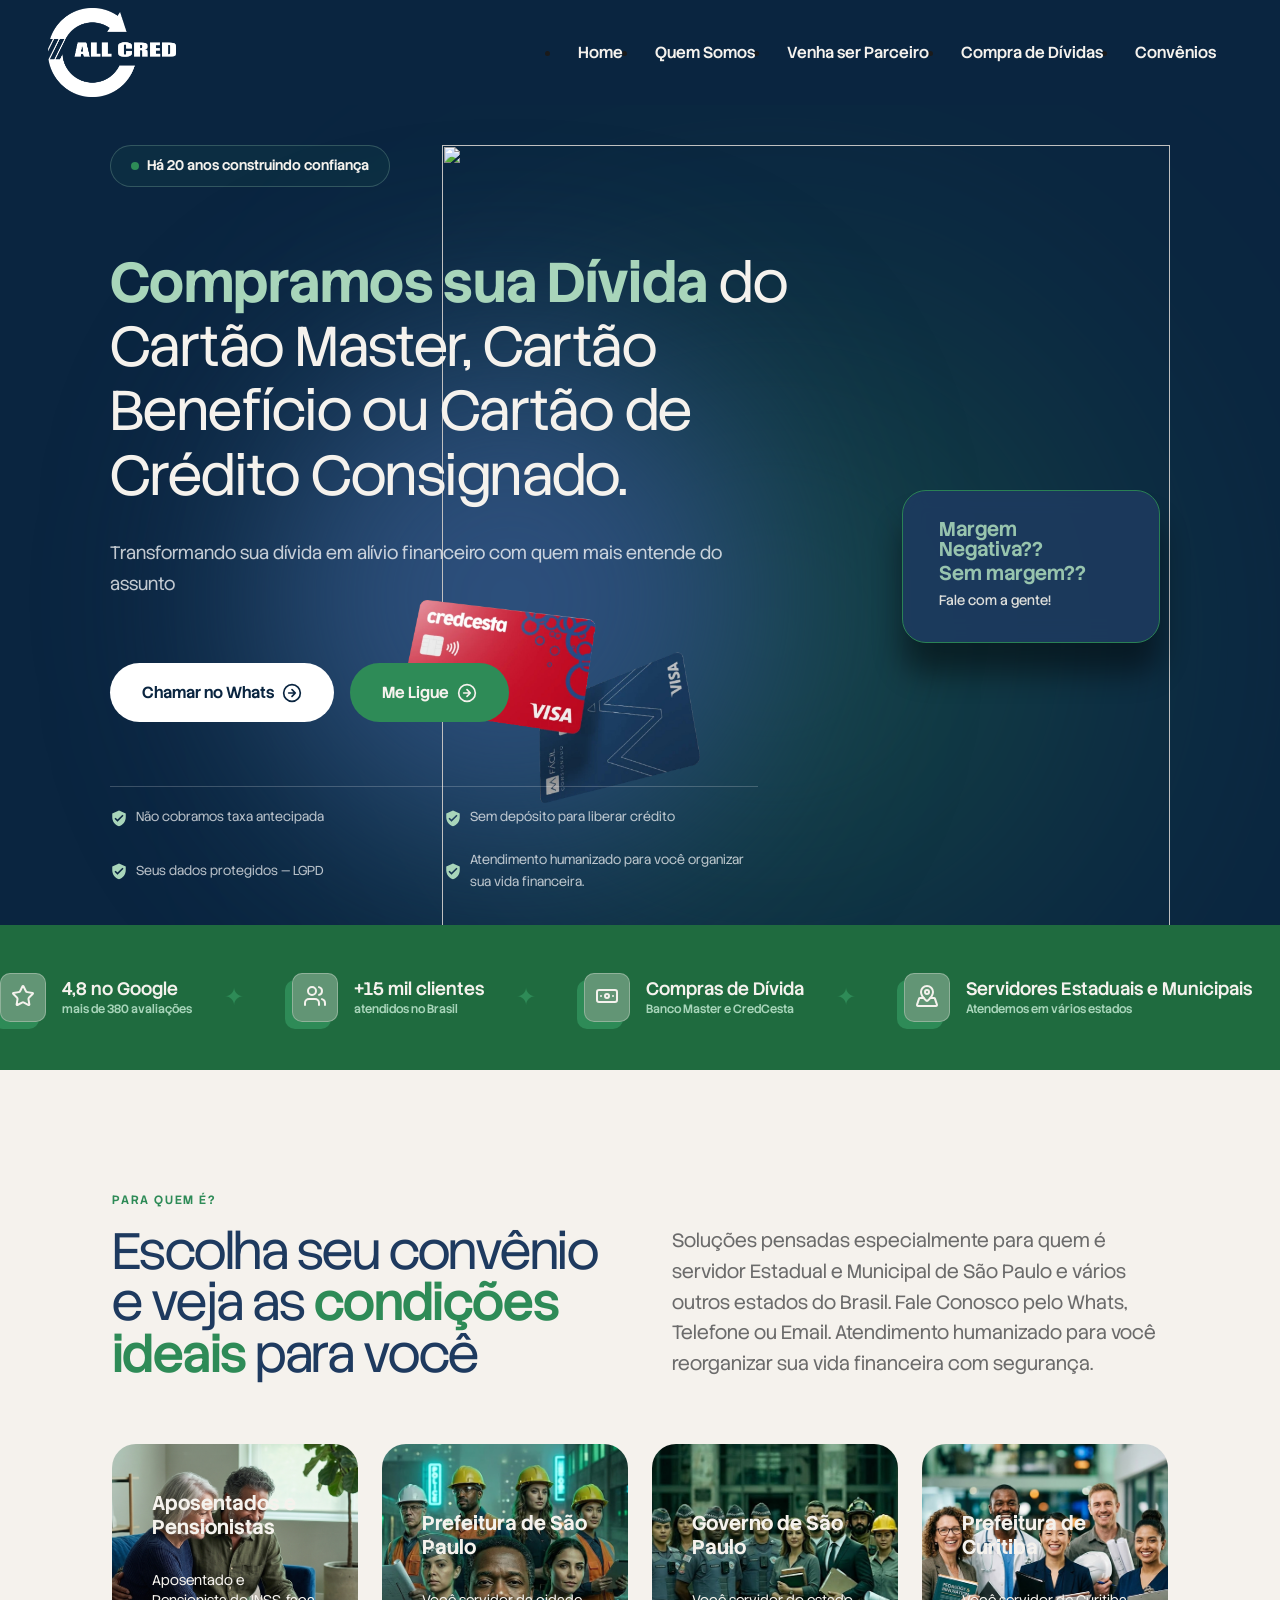
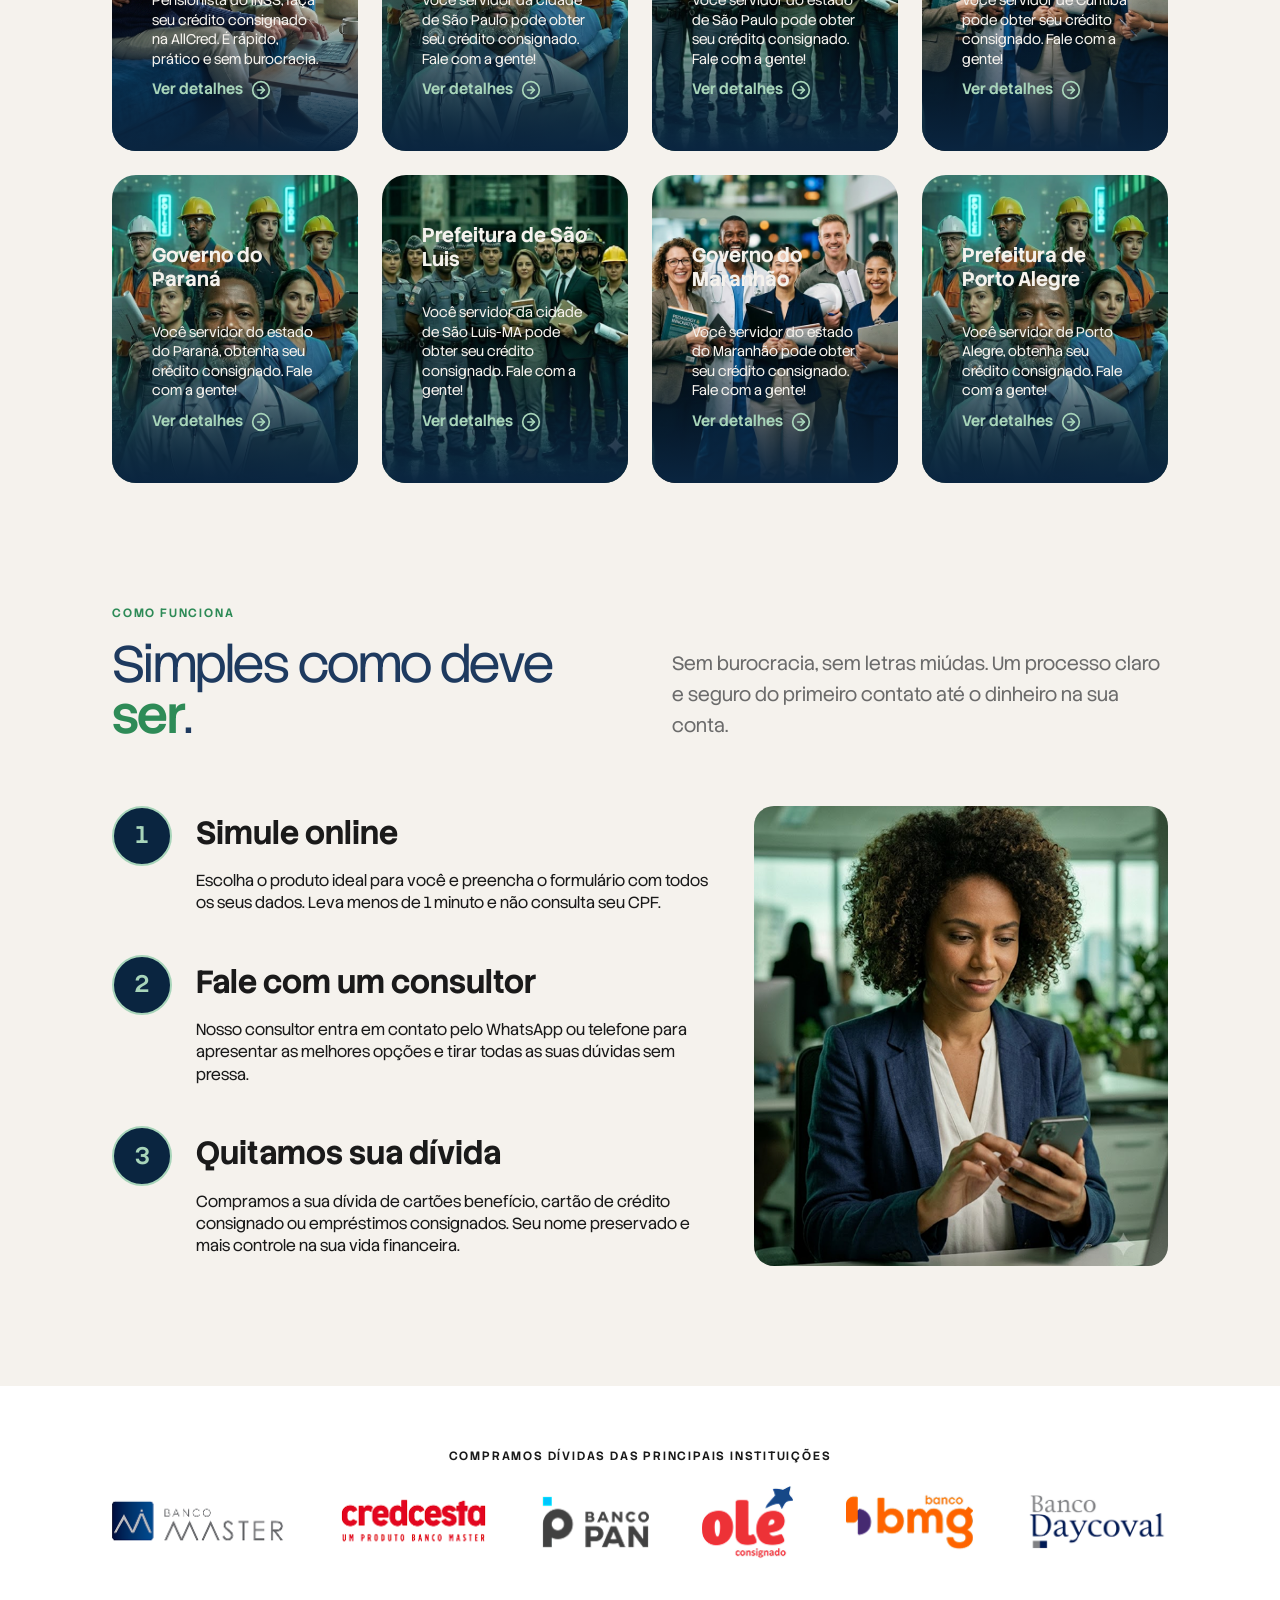
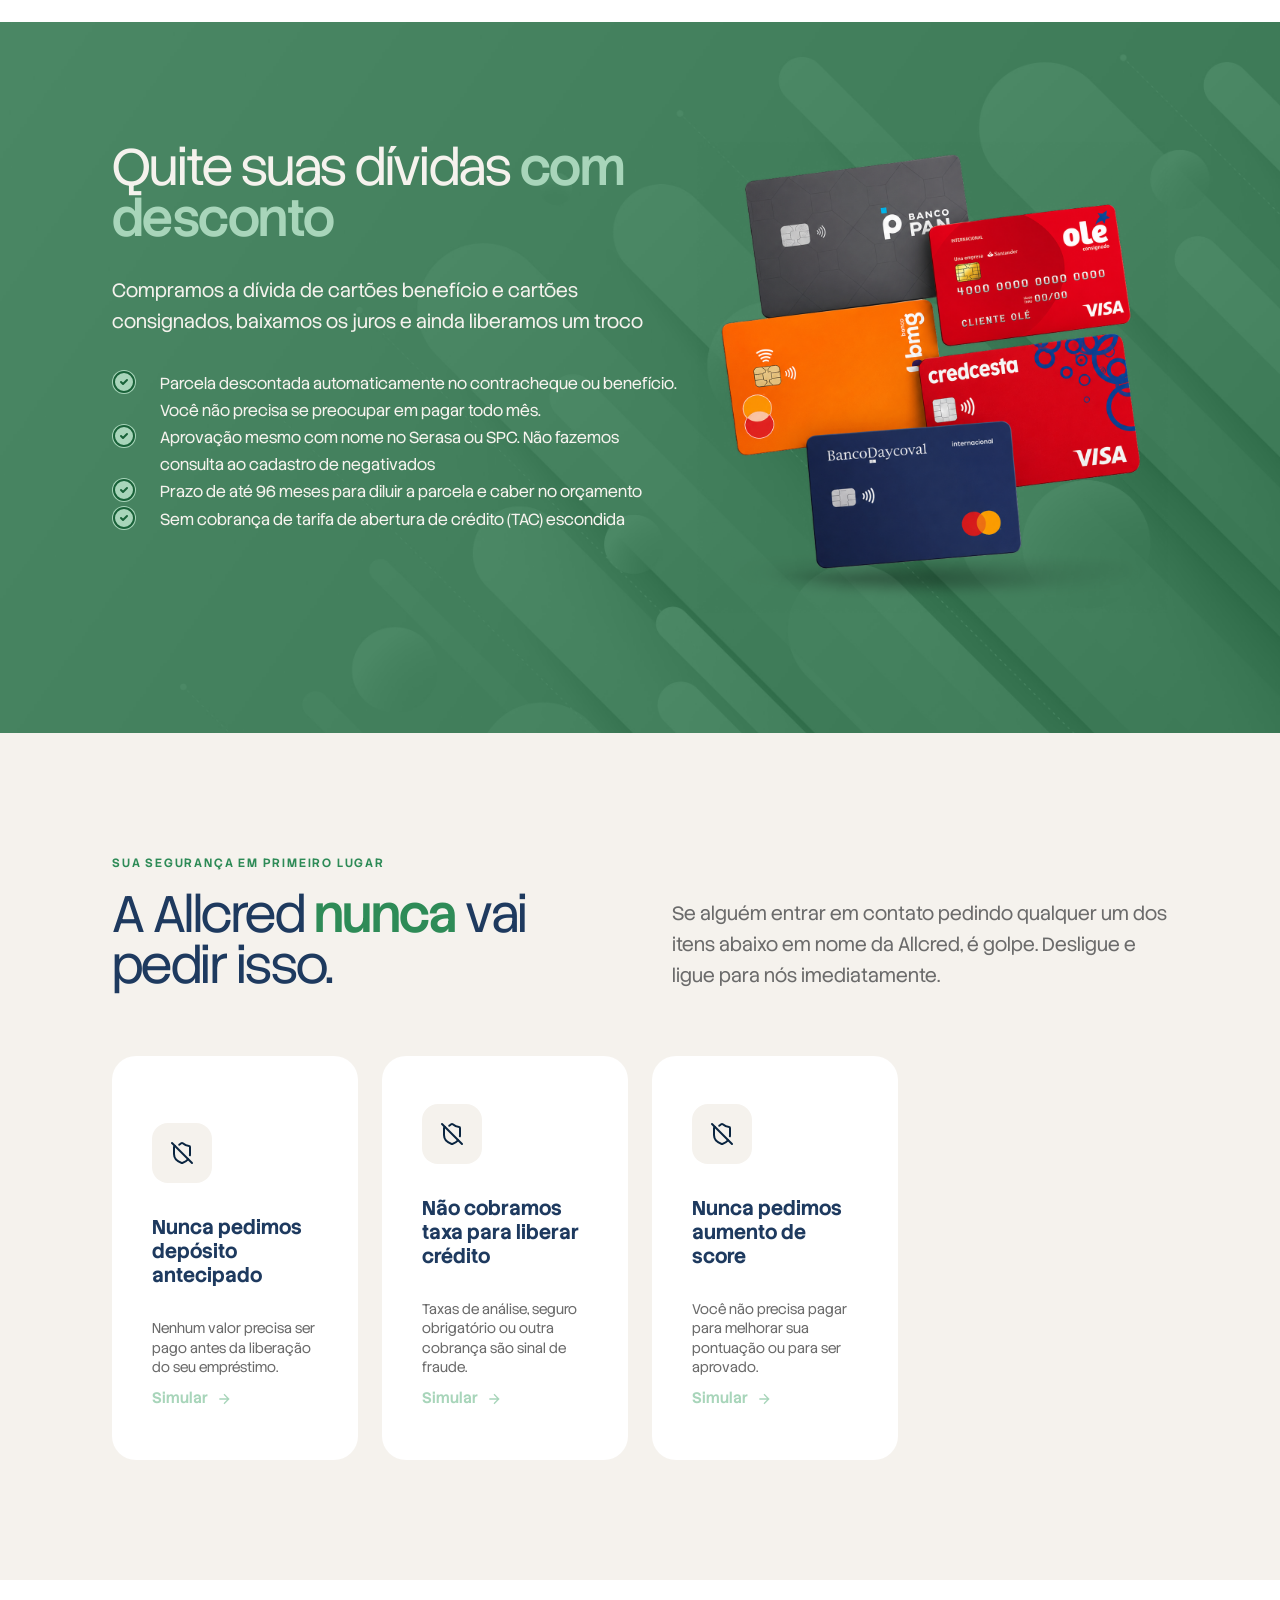
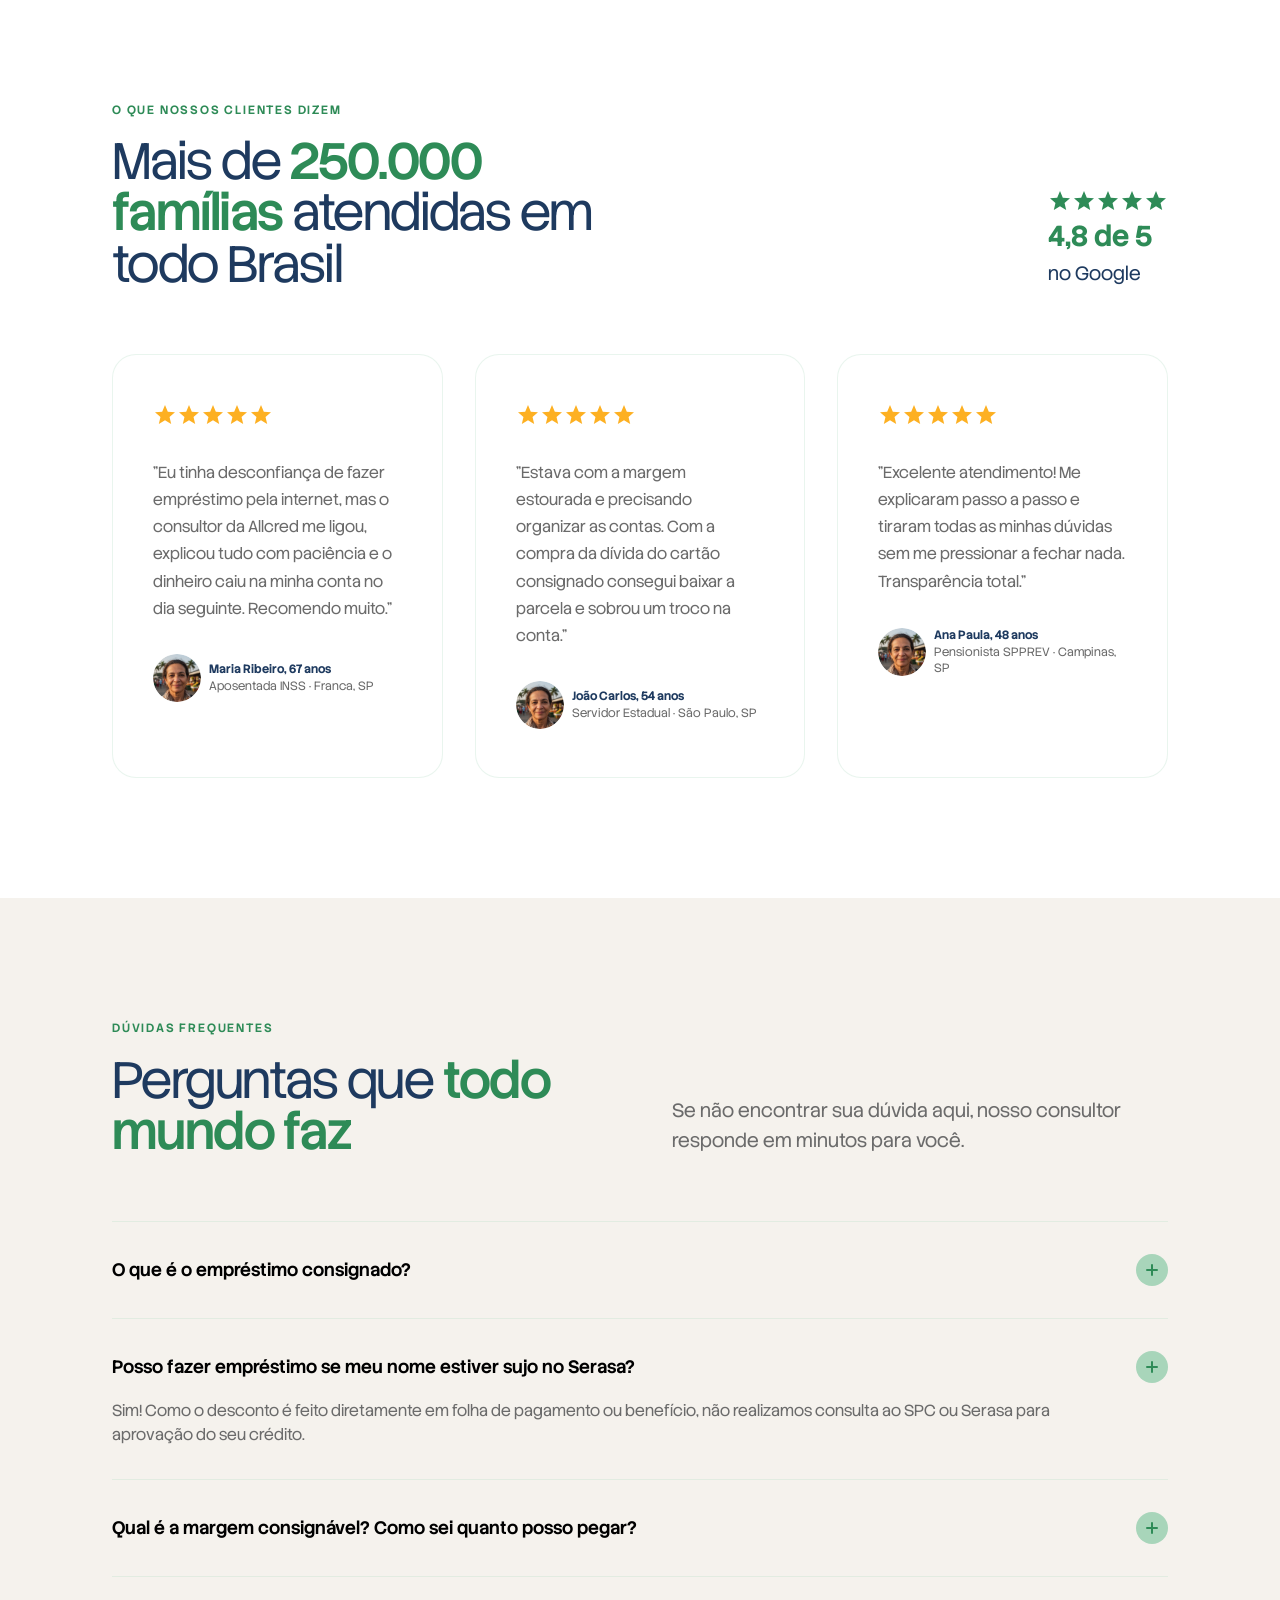
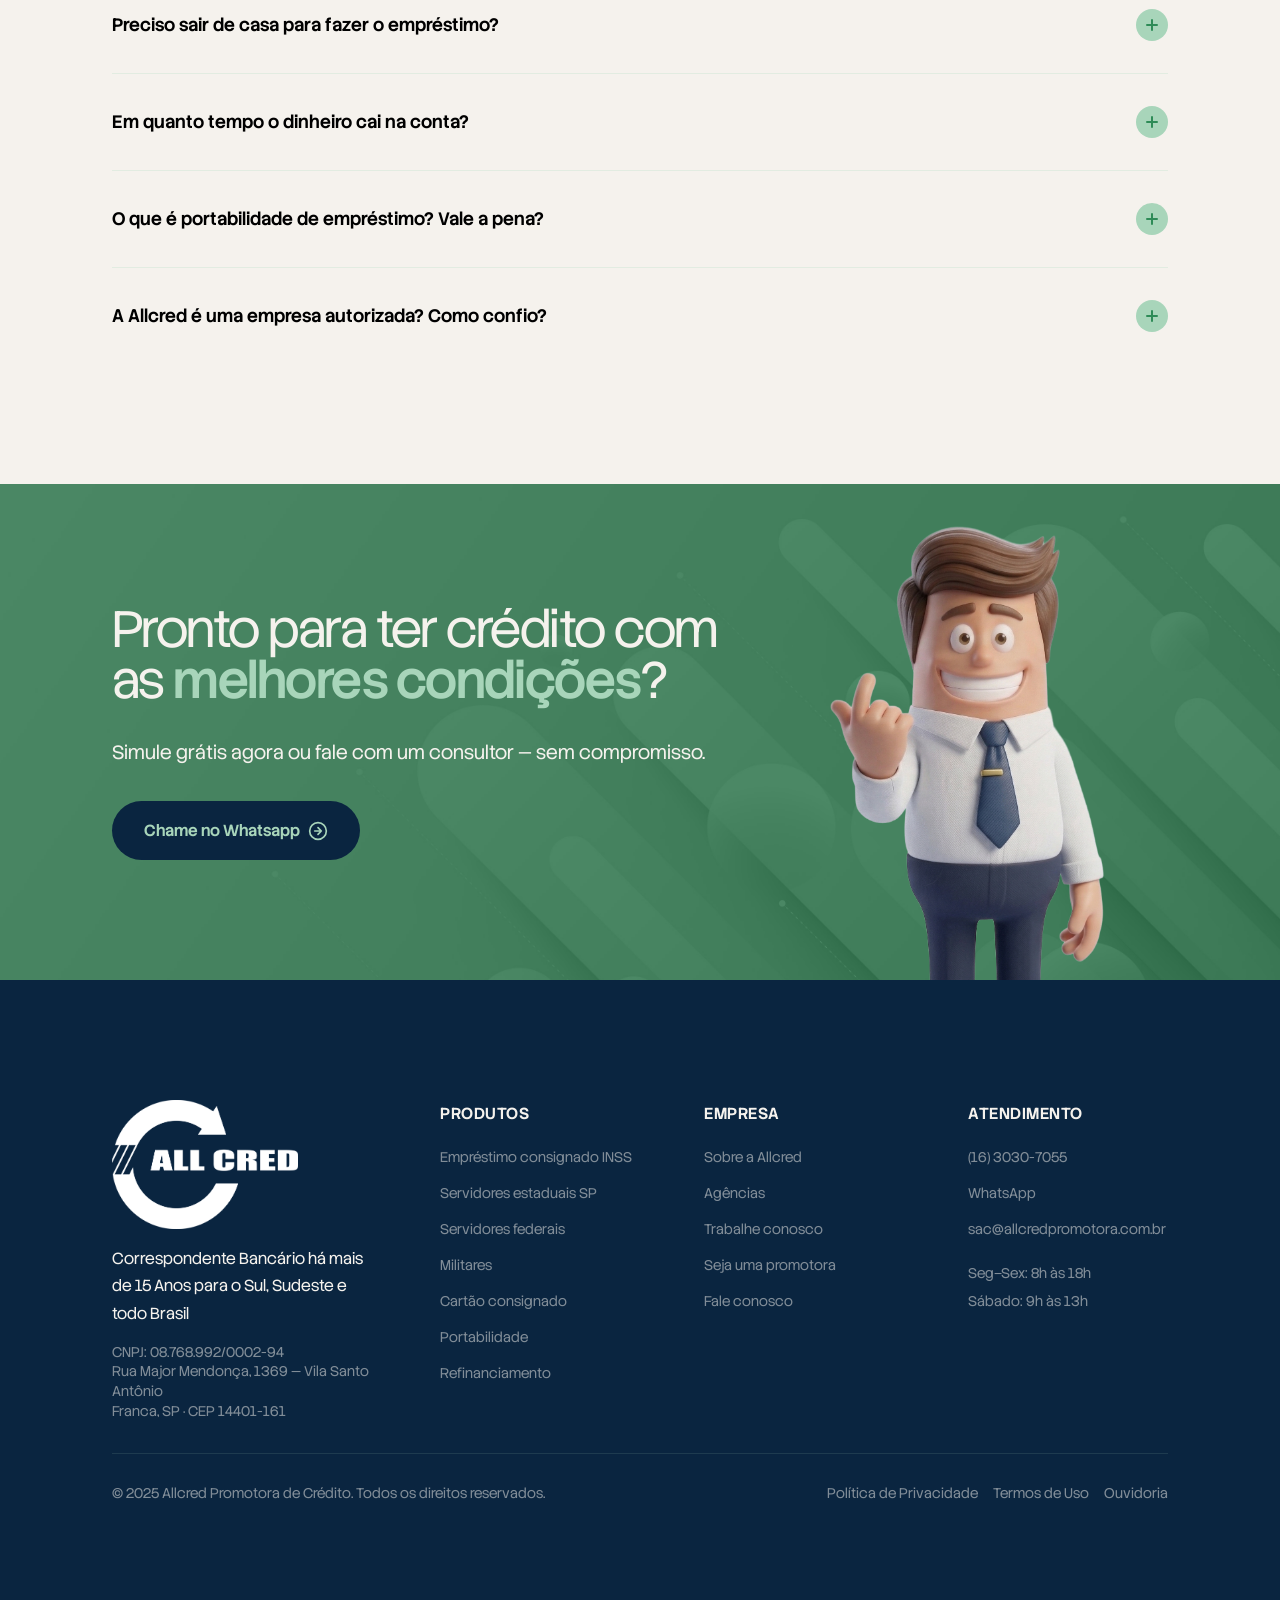
==== commit 8b704bda: "Grid convênios" ====
--- a/index.html
+++ b/index.html
@@ -360,21 +360,6 @@
 					</a>
 				</div>
 
-				<div class="card portrait service" style="background-image: url(./assets/images/convenio-06.jpg);">
-					<h3 class="cream">Cartão Exclusivo Servidor</h3>
-					<p class="cream">Cartão Exclusivo para Servidor: Sem Anuidade, Sem Consulta SPC/Serasa, Cartão
-						Internacional e Muito Mais.
-					</p>
-					<a href="#" class="service-link">Ver detalhes <svg xmlns="http://www.w3.org/2000/svg" width="20"
-							height="20" viewBox="0 0 24 24" fill="none" stroke="currentColor" stroke-width="2"
-							stroke-linecap="round" stroke-linejoin="round">
-							<circle cx="12" cy="12" r="10" />
-							<path d="m12 16 4-4-4-4" />
-							<path d="M8 12h8" />
-						</svg>
-					</a>
-				</div>
-
 			</div>
 		</div>
 	</section>
--- a/assets/css/style.css
+++ b/assets/css/style.css
@@ -387,7 +387,7 @@
 /* ==================== CARDS ==================== */
 .cards-grid {
 	display: grid;
-	grid-template-columns: repeat(3, 1fr);
+	grid-template-columns: repeat(4, 1fr);
 	gap: var(--size-24);
 }
 
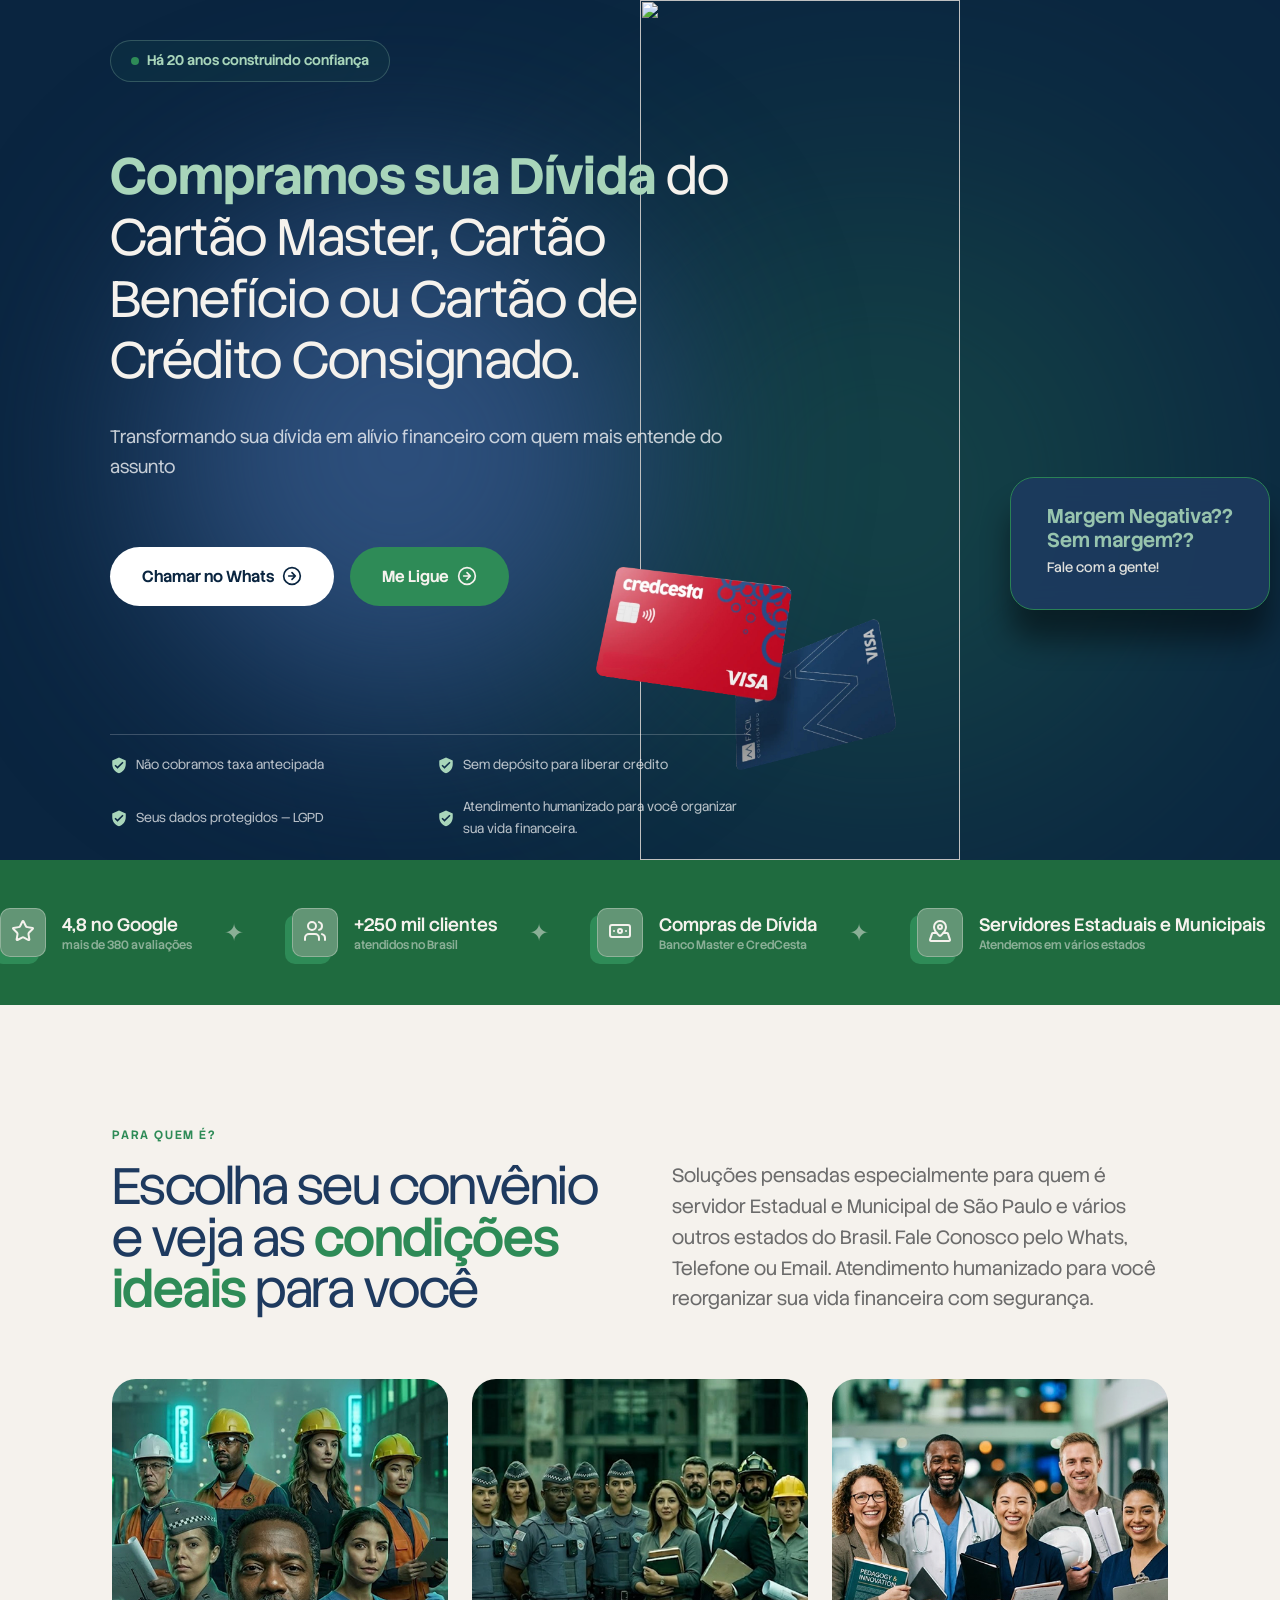
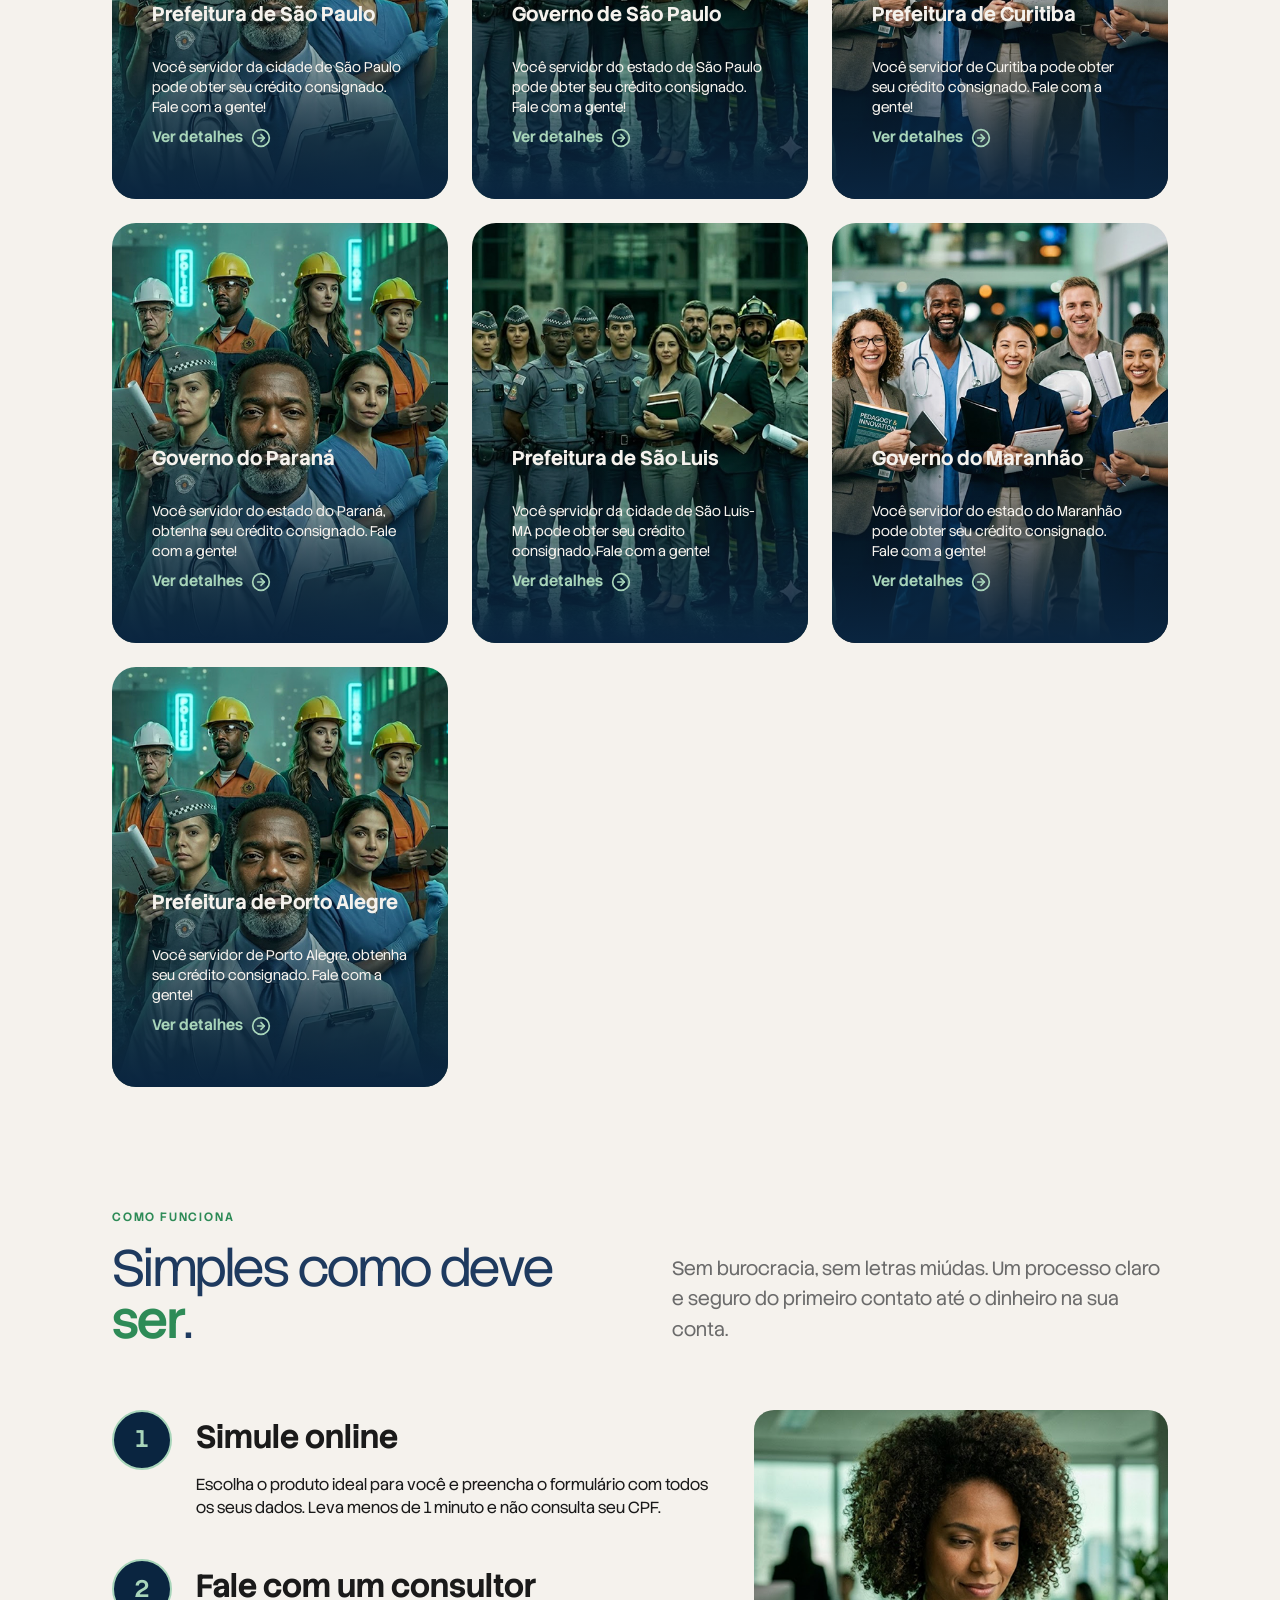
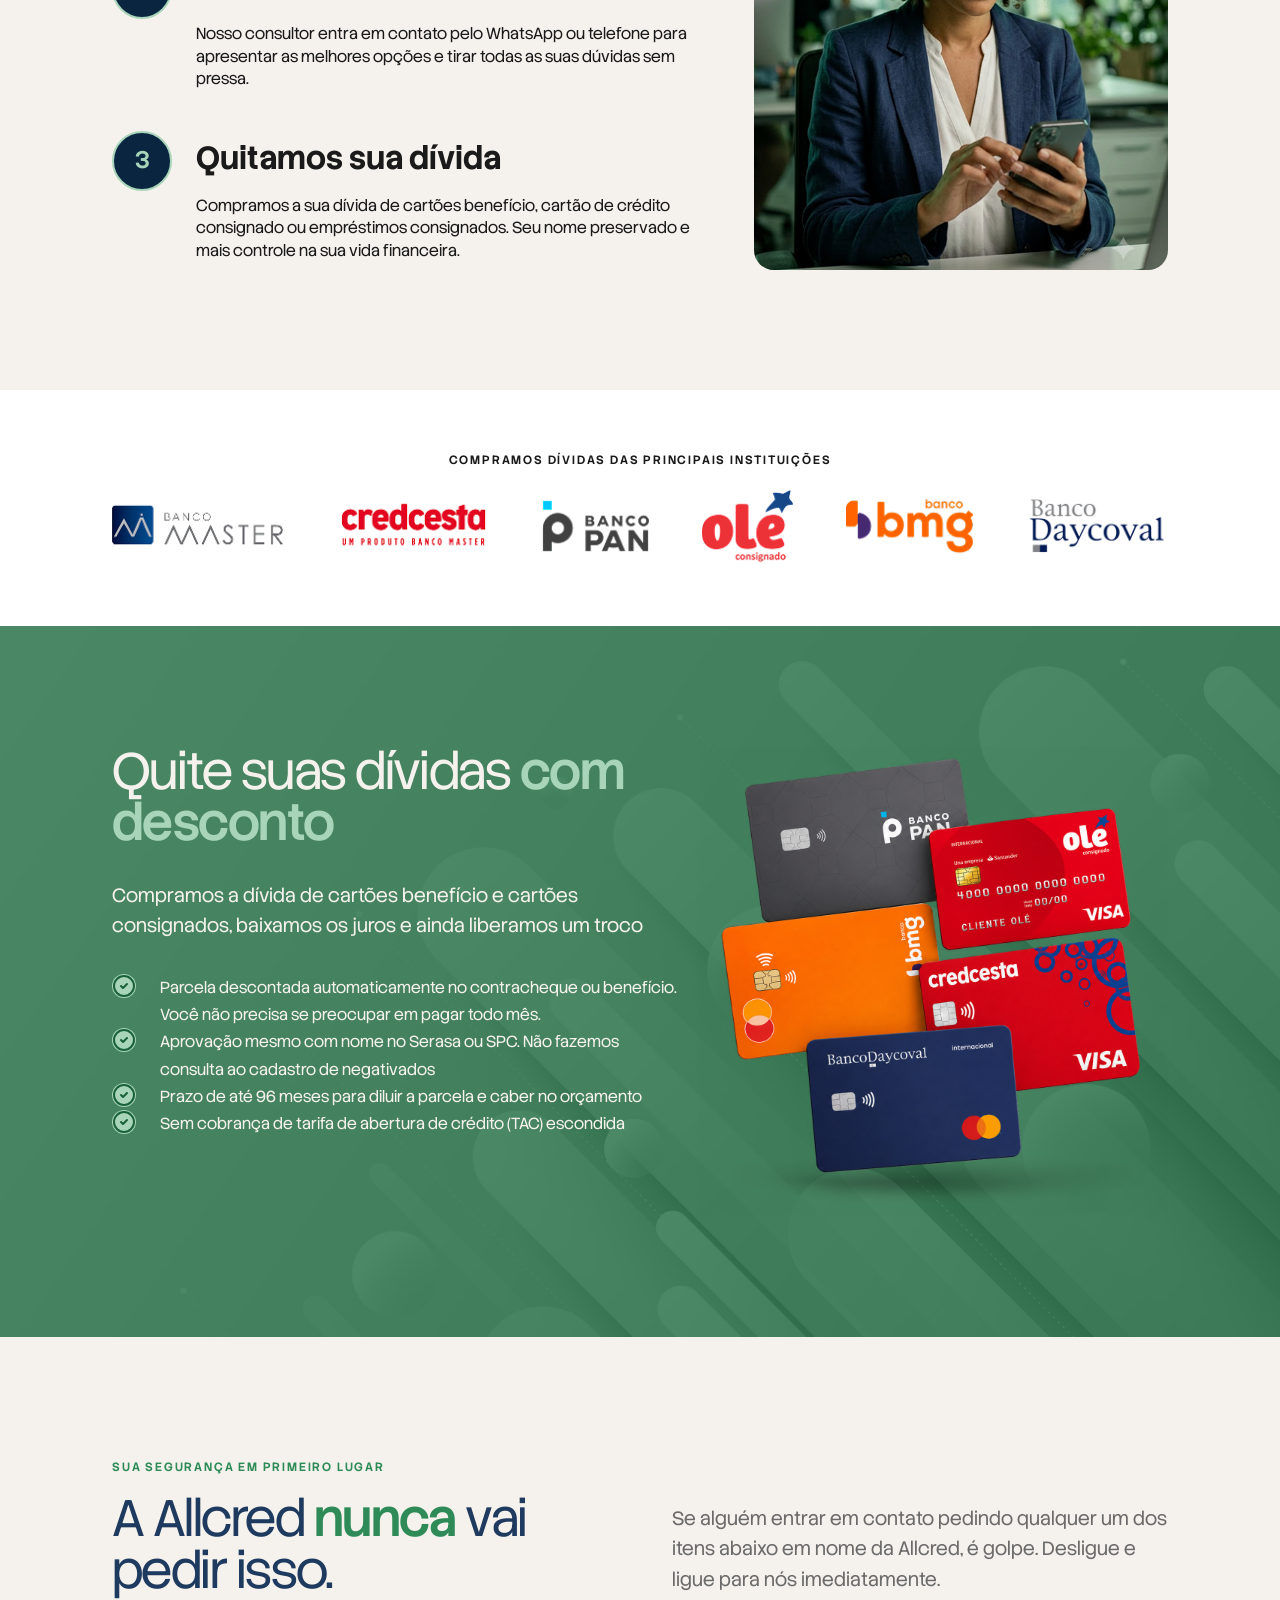
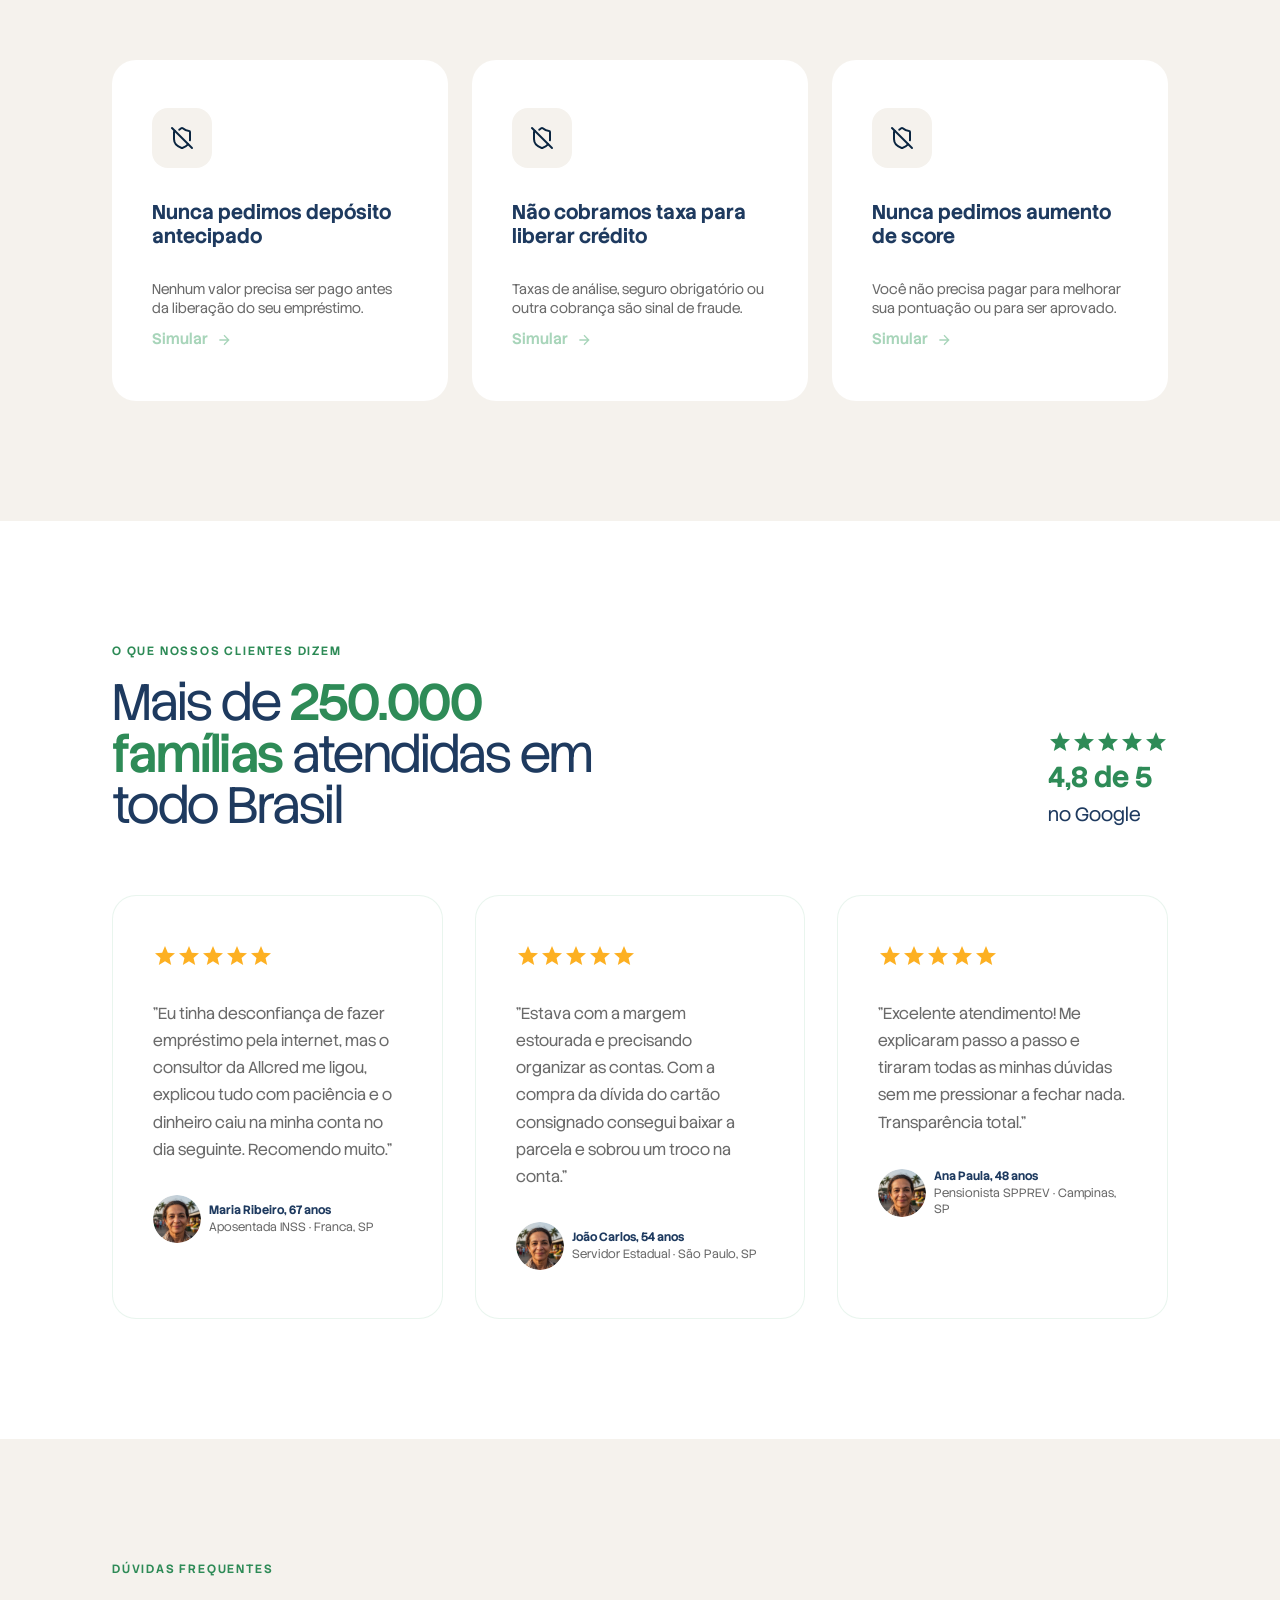
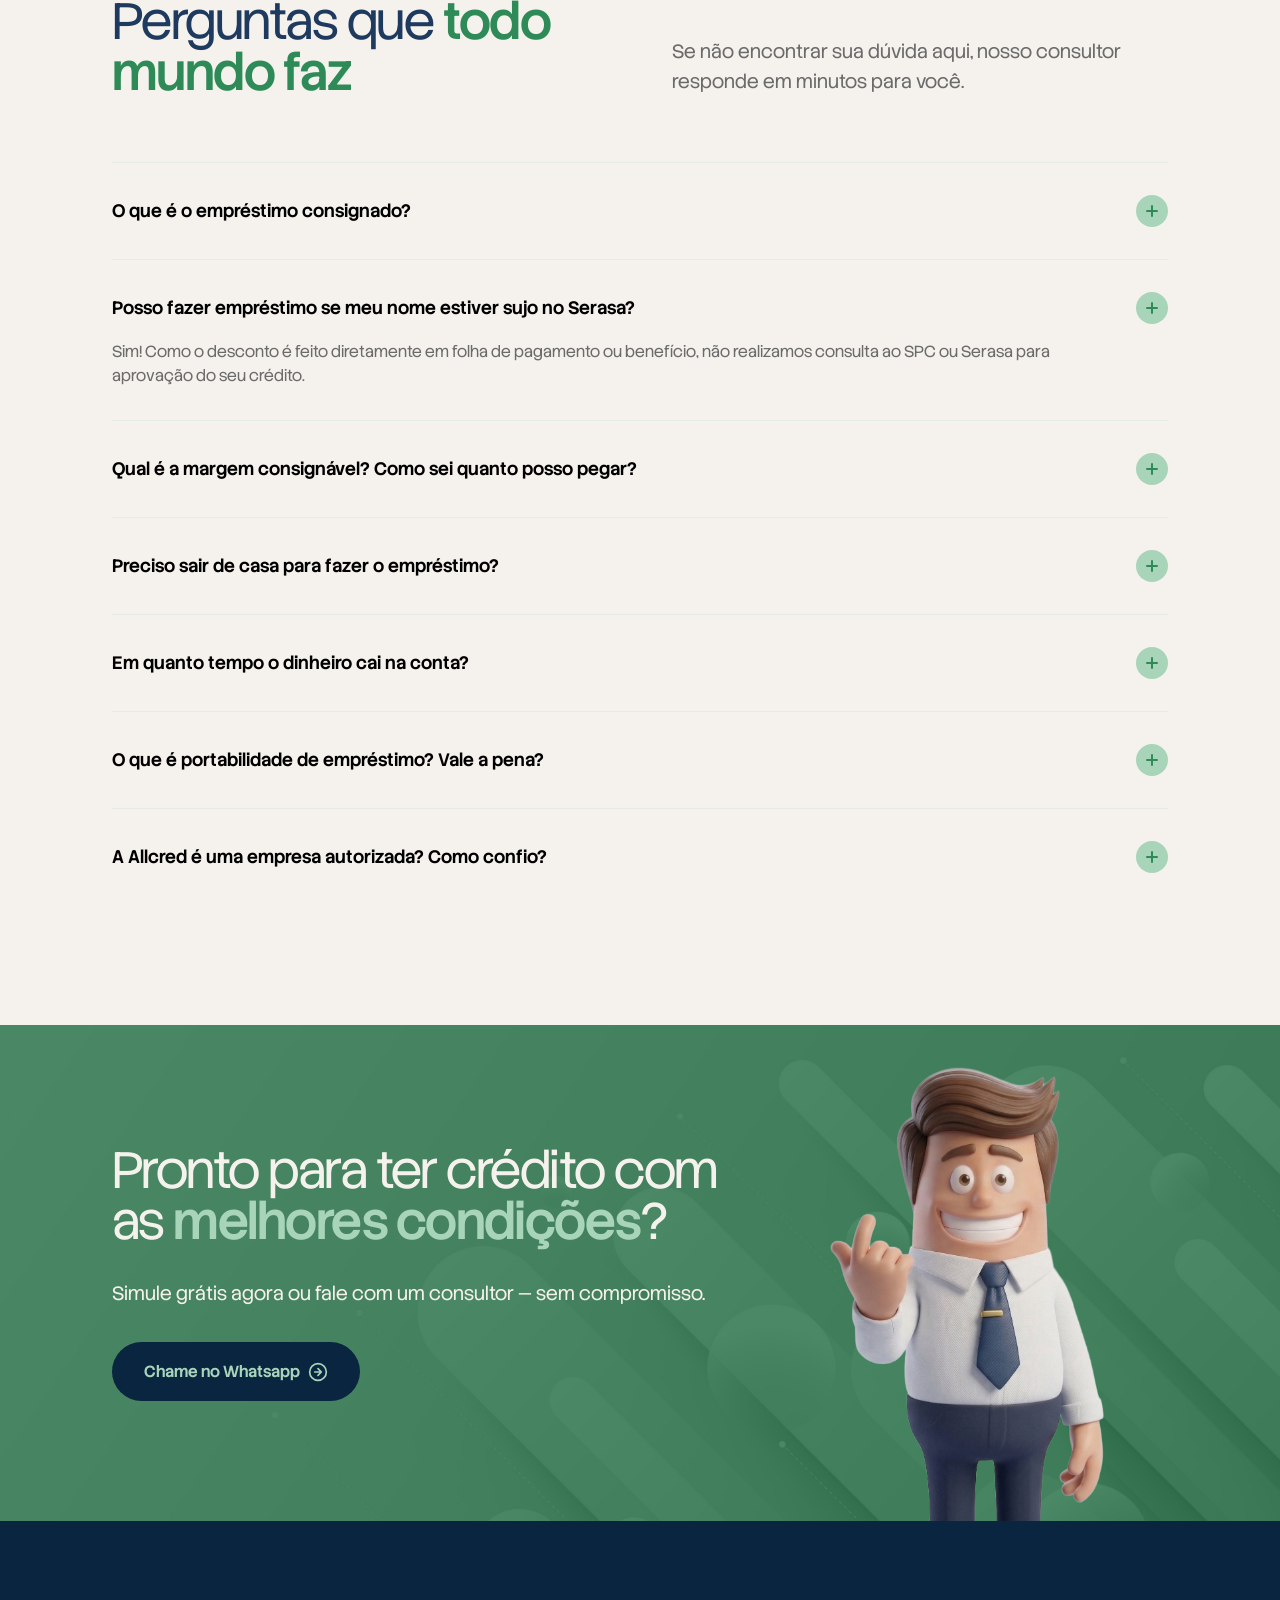
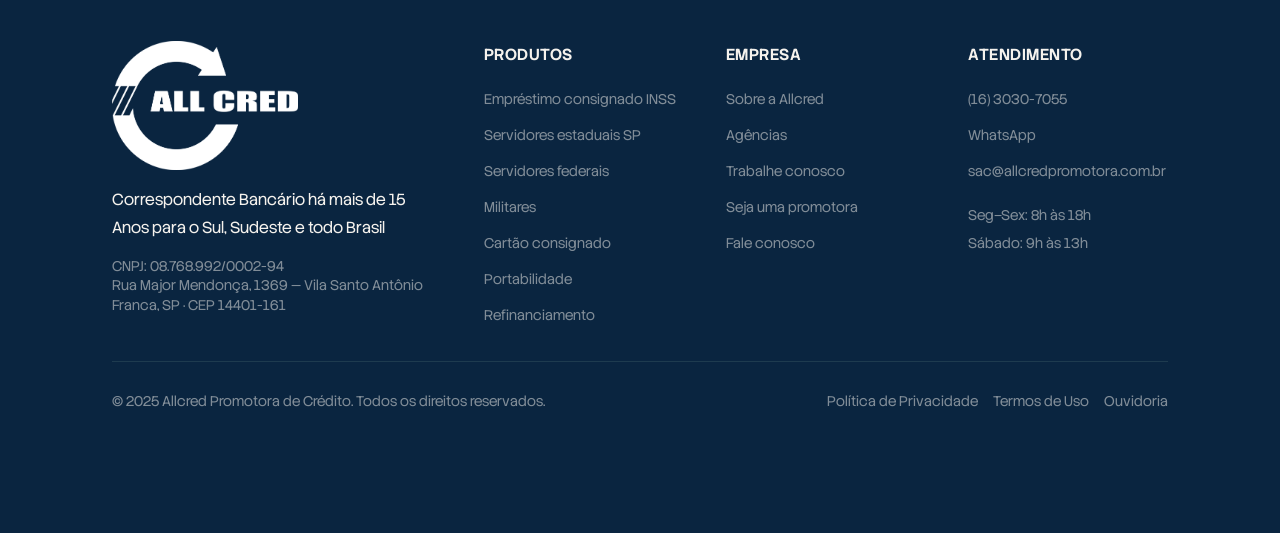
==== commit 76d4ef10: "Webcomponents e Sobre" ====
--- a/index.html
+++ b/index.html
@@ -14,44 +14,14 @@
 
 <body>
 	<!-- Nav -->
-	<header>
-		<a href="#" class="logo">
-			<img src="./assets/images/logo_allcred_branco.png" alt="">
-		</a>
-		<a href="#main-menu" id="main-menu-toggle" class="menu-toggle" aria-label="Open main menu">
-			<svg xmlns="http://www.w3.org/2000/svg" width="24" height="24" viewBox="0 0 24 24" fill="none"
-				stroke="#F5F2ED" stroke-width="2" stroke-linecap="round" stroke-linejoin="round"
-				class="lucide lucide-menu-icon lucide-menu">
-				<path d="M4 5h16" />
-				<path d="M4 12h16" />
-				<path d="M4 19h16" />
-			</svg>
-		</a>
-		<nav id="main-menu" class="main-menu" aria-label="Main menu">
-			<a href="#main-menu-toggle" id="main-menu-close" class="menu-close" aria-label="Close main menu">
-				<svg xmlns="http://www.w3.org/2000/svg" width="24" height="24" viewBox="0 0 24 24" fill="none"
-					stroke="#F5F2ED" stroke-width="2" stroke-linecap="round" stroke-linejoin="round" aria-hidden="true">
-					<path d="M18 6 6 18" />
-					<path d="m6 6 12 12" />
-				</svg>
-			</a>
-			<ul id="main-menu" class="nav-links">
-				<li><a href="#">Home</a></li>
-				<li><a href="#">Quem Somos</a></li>
-				<li><a href="#">Venha ser Parceiro</a></li>
-				<li><a href="#">Compra de Dívidas</a></li>
-				<li><a href="#">Convênios</a></li>
-			</ul>
-		</nav>
-		<a href="#main-menu-toggle" class="backdrop" tabindex="-1" aria-hidden="true" hidden></a>
-	</header>
+	<header-nav></header-nav>
 
 	<section class="hero blue-bg" id="home">
 		<div class="container">
 			<div class="hero-bg">
 				<div class="hero-blur-green"></div>
 				<div class="hero-blur-blue"></div>
-				<img src="./assets/images/hero-01b.png" alt="" class="hero-img-right">
+				<img src="./assets/images/hero-home.png" alt="" class="hero-img-right">
 				<img src="./assets/images/cartoes-master.png" alt="Cartões Master" class="hero-card-master">
 
 				<div class="hero-card-floating">
@@ -60,7 +30,46 @@
 					<p class="hero-card-desc">Fale com a gente!</p>
 				</div>
 			</div>
-
+			<div class="hero-trust-list">
+				<div class="hero-trust-divider"></div>
+
+				<div class="hero-trust-item">
+					<svg class="trust-check-icon" viewBox="0 0 18 18" fill="none" xmlns="http://www.w3.org/2000/svg">
+						<path
+							d="M9 1.5L2.25 4.5V8.25C2.25 12.4 5.13 16.27 9 17.25C12.87 16.27 15.75 12.4 15.75 8.25V4.5L9 1.5ZM7.5 12.75L4.5 9.75L5.56 8.69L7.5 10.62L12.44 5.69L13.5 6.75L7.5 12.75Z"
+							fill="#A8D5BA"></path>
+					</svg>
+					<span class="hero-trust-text">Não cobramos taxa antecipada</span>
+				</div>
+
+				<div class="hero-trust-item">
+					<svg class="trust-check-icon" viewBox="0 0 18 18" fill="none" xmlns="http://www.w3.org/2000/svg">
+						<path
+							d="M9 1.5L2.25 4.5V8.25C2.25 12.4 5.13 16.27 9 17.25C12.87 16.27 15.75 12.4 15.75 8.25V4.5L9 1.5ZM7.5 12.75L4.5 9.75L5.56 8.69L7.5 10.62L12.44 5.69L13.5 6.75L7.5 12.75Z"
+							fill="#A8D5BA"></path>
+					</svg>
+					<span class="hero-trust-text">Sem depósito para liberar crédito</span>
+				</div>
+
+				<div class="hero-trust-item">
+					<svg class="trust-check-icon" viewBox="0 0 18 18" fill="none" xmlns="http://www.w3.org/2000/svg">
+						<path
+							d="M9 1.5L2.25 4.5V8.25C2.25 12.4 5.13 16.27 9 17.25C12.87 16.27 15.75 12.4 15.75 8.25V4.5L9 1.5ZM7.5 12.75L4.5 9.75L5.56 8.69L7.5 10.62L12.44 5.69L13.5 6.75L7.5 12.75Z"
+							fill="#A8D5BA"></path>
+					</svg>
+					<span class="hero-trust-text">Seus dados protegidos — LGPD</span>
+				</div>
+
+				<div class="hero-trust-item">
+					<svg class="trust-check-icon" viewBox="0 0 18 18" fill="none" xmlns="http://www.w3.org/2000/svg">
+						<path
+							d="M9 1.5L2.25 4.5V8.25C2.25 12.4 5.13 16.27 9 17.25C12.87 16.27 15.75 12.4 15.75 8.25V4.5L9 1.5ZM7.5 12.75L4.5 9.75L5.56 8.69L7.5 10.62L12.44 5.69L13.5 6.75L7.5 12.75Z"
+							fill="#A8D5BA"></path>
+					</svg>
+					<span class="hero-trust-text">Atendimento humanizado para você organizar sua vida
+						financeira.</span>
+				</div>
+			</div>
 			<div class="hero-content">
 				<div class="hero-tag">
 					<span class="hero-tag-dot"></span>
@@ -78,7 +87,7 @@
 				</div>
 
 				<div class="hero-cta-group">
-					<a href="https://wa.me/" class="btn-hero-primary" target="_blank" rel="noopener">
+					<a href="https://wa.me/" class="btn btn-hero-primary" target="_blank" rel="noopener">
 						Chamar no Whats
 						<svg width="20" height="20" viewBox="0 0 24 24" fill="none" stroke="currentColor"
 							stroke-width="2">
@@ -86,7 +95,7 @@
 							<path d="M12 8l4 4-4 4M8 12h8" stroke-linecap="round" stroke-linejoin="round"></path>
 						</svg>
 					</a>
-					<a href="#contato" class="btn-hero-secondary">
+					<a href="#contato" class="btn btn-hero-secondary">
 						Me Ligue
 						<svg width="20" height="20" viewBox="0 0 24 24" fill="none" stroke="currentColor"
 							stroke-width="2">
@@ -96,58 +105,14 @@
 					</a>
 				</div>
 
-				<div class="hero-trust-list">
-					<div class="hero-trust-divider"></div>
-
-					<div class="hero-trust-item">
-						<svg class="trust-check-icon" viewBox="0 0 18 18" fill="none"
-							xmlns="http://www.w3.org/2000/svg">
-							<path
-								d="M9 1.5L2.25 4.5V8.25C2.25 12.4 5.13 16.27 9 17.25C12.87 16.27 15.75 12.4 15.75 8.25V4.5L9 1.5ZM7.5 12.75L4.5 9.75L5.56 8.69L7.5 10.62L12.44 5.69L13.5 6.75L7.5 12.75Z"
-								fill="#A8D5BA"></path>
-						</svg>
-						<span class="hero-trust-text">Não cobramos taxa antecipada</span>
-					</div>
-
-					<div class="hero-trust-item">
-						<svg class="trust-check-icon" viewBox="0 0 18 18" fill="none"
-							xmlns="http://www.w3.org/2000/svg">
-							<path
-								d="M9 1.5L2.25 4.5V8.25C2.25 12.4 5.13 16.27 9 17.25C12.87 16.27 15.75 12.4 15.75 8.25V4.5L9 1.5ZM7.5 12.75L4.5 9.75L5.56 8.69L7.5 10.62L12.44 5.69L13.5 6.75L7.5 12.75Z"
-								fill="#A8D5BA"></path>
-						</svg>
-						<span class="hero-trust-text">Sem depósito para liberar crédito</span>
-					</div>
-
-					<div class="hero-trust-item">
-						<svg class="trust-check-icon" viewBox="0 0 18 18" fill="none"
-							xmlns="http://www.w3.org/2000/svg">
-							<path
-								d="M9 1.5L2.25 4.5V8.25C2.25 12.4 5.13 16.27 9 17.25C12.87 16.27 15.75 12.4 15.75 8.25V4.5L9 1.5ZM7.5 12.75L4.5 9.75L5.56 8.69L7.5 10.62L12.44 5.69L13.5 6.75L7.5 12.75Z"
-								fill="#A8D5BA"></path>
-						</svg>
-						<span class="hero-trust-text">Seus dados protegidos — LGPD</span>
-					</div>
-
-					<div class="hero-trust-item">
-						<svg class="trust-check-icon" viewBox="0 0 18 18" fill="none"
-							xmlns="http://www.w3.org/2000/svg">
-							<path
-								d="M9 1.5L2.25 4.5V8.25C2.25 12.4 5.13 16.27 9 17.25C12.87 16.27 15.75 12.4 15.75 8.25V4.5L9 1.5ZM7.5 12.75L4.5 9.75L5.56 8.69L7.5 10.62L12.44 5.69L13.5 6.75L7.5 12.75Z"
-								fill="#A8D5BA"></path>
-						</svg>
-						<span class="hero-trust-text">Atendimento humanizado para você organizar sua vida
-							financeira.</span>
-					</div>
-				</div>
 			</div>
 		</div>
 	</section>
 
 	<!-- Marquee -->
-	<div class="marquee">
+	<div class="marquee dark-green-bg">
 		<div class="marquee-track">
-			<div class="marquee-item">
+			<div class="marquee-item cream">
 				<div class="icon">
 					<svg xmlns="http://www.w3.org/2000/svg" width="24" height="24" viewBox="0 0 24 24" fill="none"
 						stroke="currentColor" stroke-width="2" stroke-linecap="round" stroke-linejoin="round"
@@ -161,7 +126,7 @@
 					<span>mais de 380 avaliações</span>
 				</div>
 			</div>
-			<div class="marquee-item">
+			<div class="marquee-item cream">
 				<div class="icon">
 					<svg xmlns="http://www.w3.org/2000/svg" width="24" height="24" viewBox="0 0 24 24" fill="none"
 						stroke="currentColor" stroke-width="2" stroke-linecap="round" stroke-linejoin="round"
@@ -173,11 +138,11 @@
 					</svg>
 				</div>
 				<div class="marquee-item-text">
-					+15 mil clientes
+					+250 mil clientes
 					<span>atendidos no Brasil</span>
 				</div>
 			</div>
-			<div class="marquee-item">
+			<div class="marquee-item cream">
 				<div class="icon">
 					<svg xmlns="http://www.w3.org/2000/svg" width="24" height="24" viewBox="0 0 24 24" fill="none"
 						stroke="currentColor" stroke-width="2" stroke-linecap="round" stroke-linejoin="round"
@@ -192,7 +157,7 @@
 					<span>Banco Master e CredCesta</span>
 				</div>
 			</div>
-			<div class="marquee-item">
+			<div class="marquee-item cream">
 				<div class="icon">
 					<svg xmlns="http://www.w3.org/2000/svg" width="24" height="24" viewBox="0 0 24 24" fill="none"
 						stroke="currentColor" stroke-width="2" stroke-linecap="round" stroke-linejoin="round"
@@ -209,7 +174,7 @@
 					<span>Atendemos em vários estados</span>
 				</div>
 			</div>
-			<div class="marquee-item">
+			<div class="marquee-item cream">
 				<div class="icon">
 					<svg xmlns="http://www.w3.org/2000/svg" width="24" height="24" viewBox="0 0 24 24" fill="none"
 						stroke="currentColor" stroke-width="2" stroke-linecap="round" stroke-linejoin="round"
@@ -243,20 +208,6 @@
 			</div>
 
 			<div class="cards-grid">
-				<div class="card portrait service" style="background-image: url(./assets/images/convenio-01.png);">
-					<h3 class="cream">Aposentados e Pensionistas</h3>
-					<p class="cream">Aposentado e Pensionista do INSS, faça seu crédito consignado na AllCred. É
-						rápido, prático e sem burocracia.</p>
-					<a href="#" class="service-link">Ver detalhes <svg xmlns="http://www.w3.org/2000/svg" width="20"
-							height="20" viewBox="0 0 24 24" fill="none" stroke="currentColor" stroke-width="2"
-							stroke-linecap="round" stroke-linejoin="round">
-							<circle cx="12" cy="12" r="10" />
-							<path d="m12 16 4-4-4-4" />
-							<path d="M8 12h8" />
-						</svg>
-					</a>
-				</div>
-
 				<div class="card portrait service" style="background-image: url(./assets/images/convenio-02.jpg);">
 					<h3 class="cream">Prefeitura de São Paulo</h3>
 					<p class="cream">Você servidor da cidade de São Paulo pode obter seu crédito consignado. Fale
@@ -908,7 +859,7 @@
 			<div class="cta-text">
 				<h3 class="section-title cream">Pronto para ter crédito com as <em>melhores condições</em>?</h3>
 				<p class="section-desc cream">Simule grátis agora ou fale com um consultor — sem compromisso.</p>
-				<a href="https://wa.me/" class="btn-blue" target="_blank" rel="noopener">
+				<a href="https://wa.me/" class="btn btn-blue" target="_blank" rel="noopener">
 					Chame no Whatsapp
 					<svg width="20" height="20" viewBox="0 0 24 24" fill="none" stroke="currentColor" stroke-width="2">
 						<circle cx="12" cy="12" r="10"></circle>
--- a/assets/css/global.css
+++ b/assets/css/global.css
@@ -56,85 +56,59 @@
 	font-weight: 300;
 }
 
-img {
-	max-width: 100%;
-	display: block;
-}
+/* BASICS */
+img { max-width: 100%; display: block; }
+h3 { color: var(--blue-mid);}
+button { cursor: pointer; border: none; background: none; font-family: inherit; }
+a { text-decoration: none; color: inherit; }
 
-h3 { color: var(--blue-mid);}
-
-button {
-    cursor: pointer;
-    border: none;
-    background: none;
-    font-family: inherit;
-}
-
-a {
-    text-decoration: none;
-    color: inherit;
-}
-
+/* COLORS */
 .cream { color: var(--cream); }
 .blue { color: var(--blue-mid); }
 .green { color: var(--green-accent);}
+.green-soft { color: var(--green-soft);}
 .muted { color: var(--muted); }
 
+/* ASPECT RATIO */
 .square { aspect-ratio: 1 / 1; }
 .portrait { aspect-ratio: 4 / 5; }
 .landscape { aspect-ratio: 5 / 4; }
 
+/* TEXTS */
+.center { text-align: center;}
+
+/* MARGINS, PADDINGS AND BORDERS */
 .pb-0 { padding-bottom: 0;}
+.rounded-20 { border-radius: var(--size-20);}
 
-.green-bg {
-	background-image: url(../images/bg-shapes.png);
-	background-size: cover;
-	background-color: var(--green-dark);
-}
-.white-bg {
-	background-color: var(--white);
-}
-.blue-bg {
-	background-color: var(--blue-deep);
-	color: var(--cream);
-}
+/* BACKGROUNDS */
+.dark-green-bg { background-color: var(--green-dark); }
+.green-bg { background-image: url(../images/bg-shapes.png); background-size: cover; background-color: var(--green-dark); }
+.white-bg { background-color: var(--white); }
+.blue-bg { background-color: var(--blue-deep); color: var(--cream); }
 
-.btn-blue {
-    align-self: flex-start;
-    background-color: var(--blue-deep);
-    color: var(--green-soft);
-    font-size: var(--size-16);
+/* BUTTONS */
+.btn {
+	font-size: var(--size-16);
     font-weight: 600;
     padding: var(--size-16) var(--size-32);
     border-radius: 999px;
     display: flex;
     align-items: center;
     gap: var(--size-8);
-    transition: transform 0.2s ease, filter 0.2s ease;
+    transition: transform 0.2s ease, background-color 0.2s ease;
+	align-self: flex-start;
 }
-
+.btn-blue {
+    background-color: var(--blue-deep);
+    color: var(--green-soft);
+}
 .btn-hero-primary {
     background-color: var(--white);
     color: var(--blue-deep);
-    font-size: 16px;
-    font-weight: 600;
-    padding: 16px 32px;
-    border-radius: 999px;
-    display: flex;
-    align-items: center;
-    gap: 8px;
-    transition: transform 0.2s ease, background-color 0.2s ease;
+    
 }
-
 .btn-hero-secondary {
     background-color: var(--green-accent);
     color: var(--cream);
-    font-size: 16px;
-    font-weight: 600;
-    padding: 16px 32px;
-    border-radius: 999px;
-    display: flex;
-    align-items: center;
-    gap: 8px;
-    transition: transform 0.2s ease, filter 0.2s ease;
 }
--- a/assets/css/style.css
+++ b/assets/css/style.css
@@ -1,66 +1,18 @@
-/* ==================== header ==================== */
-header {
-	/*position: fixed;*/
-	top: 0;
-	left: 0;
-	right: 0;
-	z-index: 100;
-	padding: var(--size-8) var(--size-48);
-	display: flex;
-	justify-content: space-between;
-	align-items: center;
-	background: var(--blue-deep);
-}
-
-.logo { max-width: 8rem; }
-
-header .nav-links {
-	display: flex;
-}
-
-.menu-toggle, .main-menu .menu-close {
-	display: none;
-}
-
-.main-menu {
-    position: relative;
-    right: auto;
-    top: auto;
-    height: auto;
-    display: block;
-}
-
-.main-menu ul {
-    display: flex;
-    padding: 0;
-    -webkit-box-shadow: none;
-       -moz-box-shadow: none;
-            box-shadow: none;
-    height: auto;
-    width: auto;
-    background: none;
-}
-
-.nav-links a {
-	color: var(--cream);
-	text-decoration: none;
-	font-size: var(--size-16);
-	font-weight: 500;
-	position: relative;
-	padding: 0.5rem 1rem;
-}
-
-.nav-links a:hover {
-	background-color: var(--green-accent);
-	border-radius: 0.375rem;
-	width: 100%;
-}
+
 
 /* ==================== HERO ==================== */
 .hero {
-    height: 820px;
     overflow: hidden;
 	padding: 40px 110px;
+}
+
+#home .hero-content {
+  height: 780px;
+}
+
+.hero .container {
+  height: 100%;
+  position: unset;
 }
 
 .hero-bg {
@@ -99,24 +51,22 @@
     position: absolute;
     top: 0;
     right: 0;
-    width: 728px;
-    height: 820px;
+    width: 50%;
+    height: 100%;
     object-fit: cover;
 }
 
 .hero-card-master {
     position: absolute;
-    right: 470px;
+    right: 30%;
     bottom: 90px;
     width: 300px;
-    height: 203px;
 }
 
 .hero-card-floating {
     position: absolute;
     right: 10px;
     bottom: 250px;
-    width: 258px;
     background: #1e3a5f;
     border: 1px solid var(--green-accent);
     backdrop-filter: blur(10px);
@@ -130,7 +80,7 @@
 }
 
 .hero-card-title {
-    font-size: 20px;
+    font-size: clamp(16px, 2vw, 20px);
     font-weight: 600;
     color: var(--green-soft);
     line-height: 1;
@@ -148,7 +98,7 @@
     width: 701px;
     display: flex;
     flex-direction: column;
-    gap: 64px;
+    gap: var(--size-64);
     z-index: 99;
 }
 
@@ -156,16 +106,16 @@
     align-self: flex-start;
     display: flex;
     align-items: center;
-    gap: 8px;
+    gap: var(--size-8);
     background: rgba(46, 139, 87, 0.08);
     border: 1px solid rgba(168, 213, 186, 0.25);
     border-radius: 999px;
-    padding: 8px 20px;
+    padding: var(--size-8) 20px;
 }
 
 .hero-tag-dot {
-    width: 8px;
-    height: 8px;
+    width: var(--size-8);
+    height: var(--size-8);
     background-color: var(--green-accent);
     border-radius: 50%;
 }
@@ -173,7 +123,7 @@
 .hero-tag-text {
     font-size: 14px;
     font-weight: 600;
-    color: var(--secondary-light);
+    color: var(--green-soft);
 }
 
 .hero-title-box {
@@ -189,9 +139,8 @@
 }
 
 .hero-heading {
-    font-family: var(--font-family-heading);
-    font-size: 56px;
-    line-height: 64.4px;
+    font-size: clamp(var(--size-24), 4vw, var(--size-56));
+    line-height: 1.2;
     letter-spacing: -0.56px;
     color: var(--gray-25);
     font-weight: 300;
@@ -220,25 +169,26 @@
     display: flex;
     flex-wrap: wrap;
     gap: 20px;
-    width: 648px;
-    position: relative;
-    padding-top: 20px;
+    width: 50%;
+    position: absolute;
+    bottom: 0;
+    padding: 20px 0;
 }
 
 .hero-trust-divider {
     position: absolute;
     top: 0;
     left: 0;
-    width: 648px;
+    width: 100%;
     height: 1px;
     background: rgba(255, 255, 255, 0.2);
 }
 
 .hero-trust-item {
-    width: 314px;
+    width: 48%;
     display: flex;
     align-items: center;
-    gap: 8px;
+    gap: var(--size-8);
 }
 
 .trust-check-icon {
@@ -256,10 +206,9 @@
 
 /* ==================== MARQUEE ==================== */
 .marquee {
-	background: var(--green-dark);
 	padding: 3rem 0;
 	display: flex;
-	gap: 1rem;
+	gap: var(--size-16);
 	overflow: hidden;
 }
 
@@ -273,19 +222,18 @@
 .marquee-item {
 	font-family: 'Stack Sans Headline', sans-serif;
 	font-size: 1.125rem;
-	color: var(--cream);
 	font-weight: 500;
 	display: flex;
 	align-items: center;
-	gap: 1rem;
+	gap: var(--size-16);
 	line-height: 1.4;
 }
 
 .marquee-item::after {
 	content: '✦';
 	font-size: 1.5rem;
-	color: var(--green-accent);
-	padding-inline: 1rem;
+	opacity: 0.5;
+	padding-inline: var(--size-16);
 }
 
 .marquee-item .icon {
@@ -304,7 +252,7 @@
 
 .marquee-item-text span {
 	font-size: 12px;
-	color: var(--green-soft);
+    opacity: 0.5;
 }
 
 @keyframes marquee {
@@ -333,7 +281,7 @@
 .section-header {
 	margin-bottom: var(--size-64);
 	display: grid;
-	grid-template-columns: 1fr 1fr;
+	grid-template-columns: repeat(auto-fit, minmax(250px, 1fr));
 	gap: var(--size-64);
 	align-items: end;
 }
@@ -383,11 +331,10 @@
 	border-radius: 50%;
 }
 
-
 /* ==================== CARDS ==================== */
 .cards-grid {
 	display: grid;
-	grid-template-columns: repeat(4, 1fr);
+	grid-template-columns: repeat(auto-fit, minmax(250px, 1fr));
 	gap: var(--size-24);
 }
 
@@ -474,7 +421,7 @@
 	font-size: 0.875rem;
 	font-weight: 300;
 	line-height: 1.4;
-	margin-bottom: 0.5rem;
+	margin-bottom: var(--size-8);
 }
 
 .service-link {
@@ -483,7 +430,7 @@
 	text-decoration: none;
 	display: inline-flex;
 	align-items: center;
-	gap: 0.5rem;
+	gap: var(--size-8);
 	font-size: 0.95rem;
 }
 
@@ -736,17 +683,66 @@
 
 .cta .person {
     position: absolute;
-    right: 64px;
+    right: var(--size-64);
     bottom: -90px;
     width: 274px;
     height: 424px;
     z-index: 2;
 }
 
+/* ==================== SOBRE ==================== */
+.about .container {
+    display: grid;
+    grid-template-columns: 1fr 1.5fr;
+    gap: var(--size-32);
+}
+.about-text {
+    display: flex;
+    flex-direction: column;
+    gap: var(--size-32);
+}
+
+/* ==================== DIFERENCIAIS ==================== */
+.diferencial-grid {
+    display: grid;
+    grid-template-columns: 1.4fr 1fr;
+    gap: var(--size-32);
+}
+.diferenciais-list {
+    display: flex;
+    flex-direction: column;
+    gap: var(--size-24);
+}
+.diferencial {
+    display: flex;
+    align-items: flex-start;
+    gap: var(--size-48);
+    padding: var(--size-24);
+    border: 1px solid var(--green-soft);
+    border-radius: var(--size-20);
+    transition: border-color .2s,box-shadow .2s;
+}
+.diferencial:hover {
+    border-color: var(--green-accent);
+}
+
+.diferencial .icon {
+    display: flex;
+    border-radius: var(--size-8);
+    background: var(--green-soft);
+    color: var(--green-accent);
+    padding: var(--size-8);
+    transition: background .2s;
+}
+.diferencial:hover .icon {
+    background: var(--green-accent);
+    color: var(--green-soft);
+}
+
 /* ==================== FOOTER ==================== */
 .footer-top {
     display: flex;
-    gap: 64px;
+    gap: 4%;
     justify-content: space-between;
 	margin-bottom: var(--size-32);
 }
@@ -785,7 +781,7 @@
 .footer-links-list {
     display: flex;
     flex-direction: column;
-    gap: 8px;
+    gap: var(--size-8);
     font-size: 14px;
     opacity: 0.5;
     line-height: 2;
--- a/assets/css/mobile.css
+++ b/assets/css/mobile.css
@@ -1,5 +1,6 @@
 /* ===== Responsivo (Mobile) ===== */
-@media (max-width: 992px) {
+@media (max-width: 1100px) {
+	/* MENU */
 	.menu-toggle {
 		display: inline-block;
 	}
@@ -78,10 +79,64 @@
 		background: rgba(0,0,0,.85);
 		cursor: default;
 	}
-
-	section {
-		padding: 5rem 4rem;
-	}
+	/* BUTTON */
+	.btn {
+		font-size: var(--size-14);
+		padding: var(--size-12) var(--size-24);
+	}
+
+	/* HERO */
+	.hero-bg {
+		height: 68%;
+		bottom: 0;
+		top: unset;
+	}
+	.hero-blur-blue, .hero-blur-green {
+		top: 0;
+	}
+	.hero-card-master {
+		width: clamp(200px, 25vw, 300px);
+		left: 13vw;
+	}
+	.hero-card-floating {
+		padding: var(--size-20) var(--size-24);
+		right: 13vw;
+	}
+	.hero-tag-text { font-size: var(--size-12);}
+	.hero-img-right { 
+		bottom: 0;
+		object-fit: contain;
+		left: 50%;
+		translate: -50%;
+		width: 100%;
+	}
+	.hero-content { 
+		width: 100%;
+		gap: var(--size-24); 
+	}
+	.hero-heading { 
+		line-height: 1;
+	}
+	.hero-subtitle { 
+		font-size: var(--size-16);
+		line-height: 1.2;
+	}
+	.hero-trust-list {
+		background: linear-gradient(to top, var(--blue-deep), rgba(10, 37, 64, 0));
+		left: 0;
+		padding: 20px;
+		gap: 8px;
+		width: 100%;
+	}
+	.hero-trust-item {
+		width: 48%;
+		line-height: 1;
+	}
+	.hero-trust-text {
+		font-size: var(--size-10);
+		line-height: inherit;
+	}
+	section, footer { padding: 5rem 4rem; }
 
 	.section-header {
 		grid-template-columns: 1fr;
@@ -89,9 +144,11 @@
 		margin-bottom: 3rem;
 	}
 
-	.cards-grid {
-		grid-template-columns: 1fr 1fr;
-	}
+	.card {
+		padding: 2rem 1.5rem;
+	}
+
+	.cards-grid { grid-template-columns: 1fr 1fr; }
 
 	.steps-container {
     	grid-template-columns: 1fr;
@@ -99,9 +156,7 @@
   	}
 
   	/* Esconde o bloco de imagens no mobile */
-  	.steps-images {
-	    display: none;
-  	}
+  	.steps-images { display: none; }
 
 	  /* Remove animação hover no mobile */
   	.step:hover {
@@ -123,7 +178,7 @@
 	    font-size: var(--size-18);
   	}
 
-	.creditcard-container {
+	.creditcard .container {
 		grid-template-columns: 1fr;
 	}
 
@@ -131,22 +186,54 @@
 		order: -1;
 	}
 
+	.reviews-grid {
+		grid-template-columns: 1fr;
+	}
+	.cta .person {
+		right: 0;
+		width: 220px;
+		height: 375px;
+	}
+	.footer-top {
+		flex-wrap: wrap;
+	}
+	.footer-brand { 
+		flex-basis: 100%; 
+		margin-bottom: 20px;
+	}
+	.footer-col { flex-basis: 30%;}
+	.footer-links-list a {
+		line-height: 1;
+	}
+
 }
 
 @media (max-width: 768px) {
-	header {
-		padding: 1rem 1.5rem;
-	}
-
-	.nav-links {
-		display: none;
-	}
-
-	section {
+	header { padding: 1rem 1.5rem; }
+	.hero-img-right { object-fit: cover; }
+	.hero-card-master, .hero-card-floating { display: none; }
+
+	.nav-links { display: none; }
+
+	.hero { padding: var(--size-24);}
+
+	section, footer {
 		padding: 5rem 1.5rem;
 	}
 
 	.cards-grid {
 		grid-template-columns: 1fr;
 	}
-}+	.cta-text {
+		width: 100%;
+	}
+	.cta .person {
+		right: 16px;
+		width: 110px;
+		height: 192px;
+	}
+	.footer-top, .footer-bottom {
+		flex-direction: column;
+		gap: var(--size-16);
+	}
+}
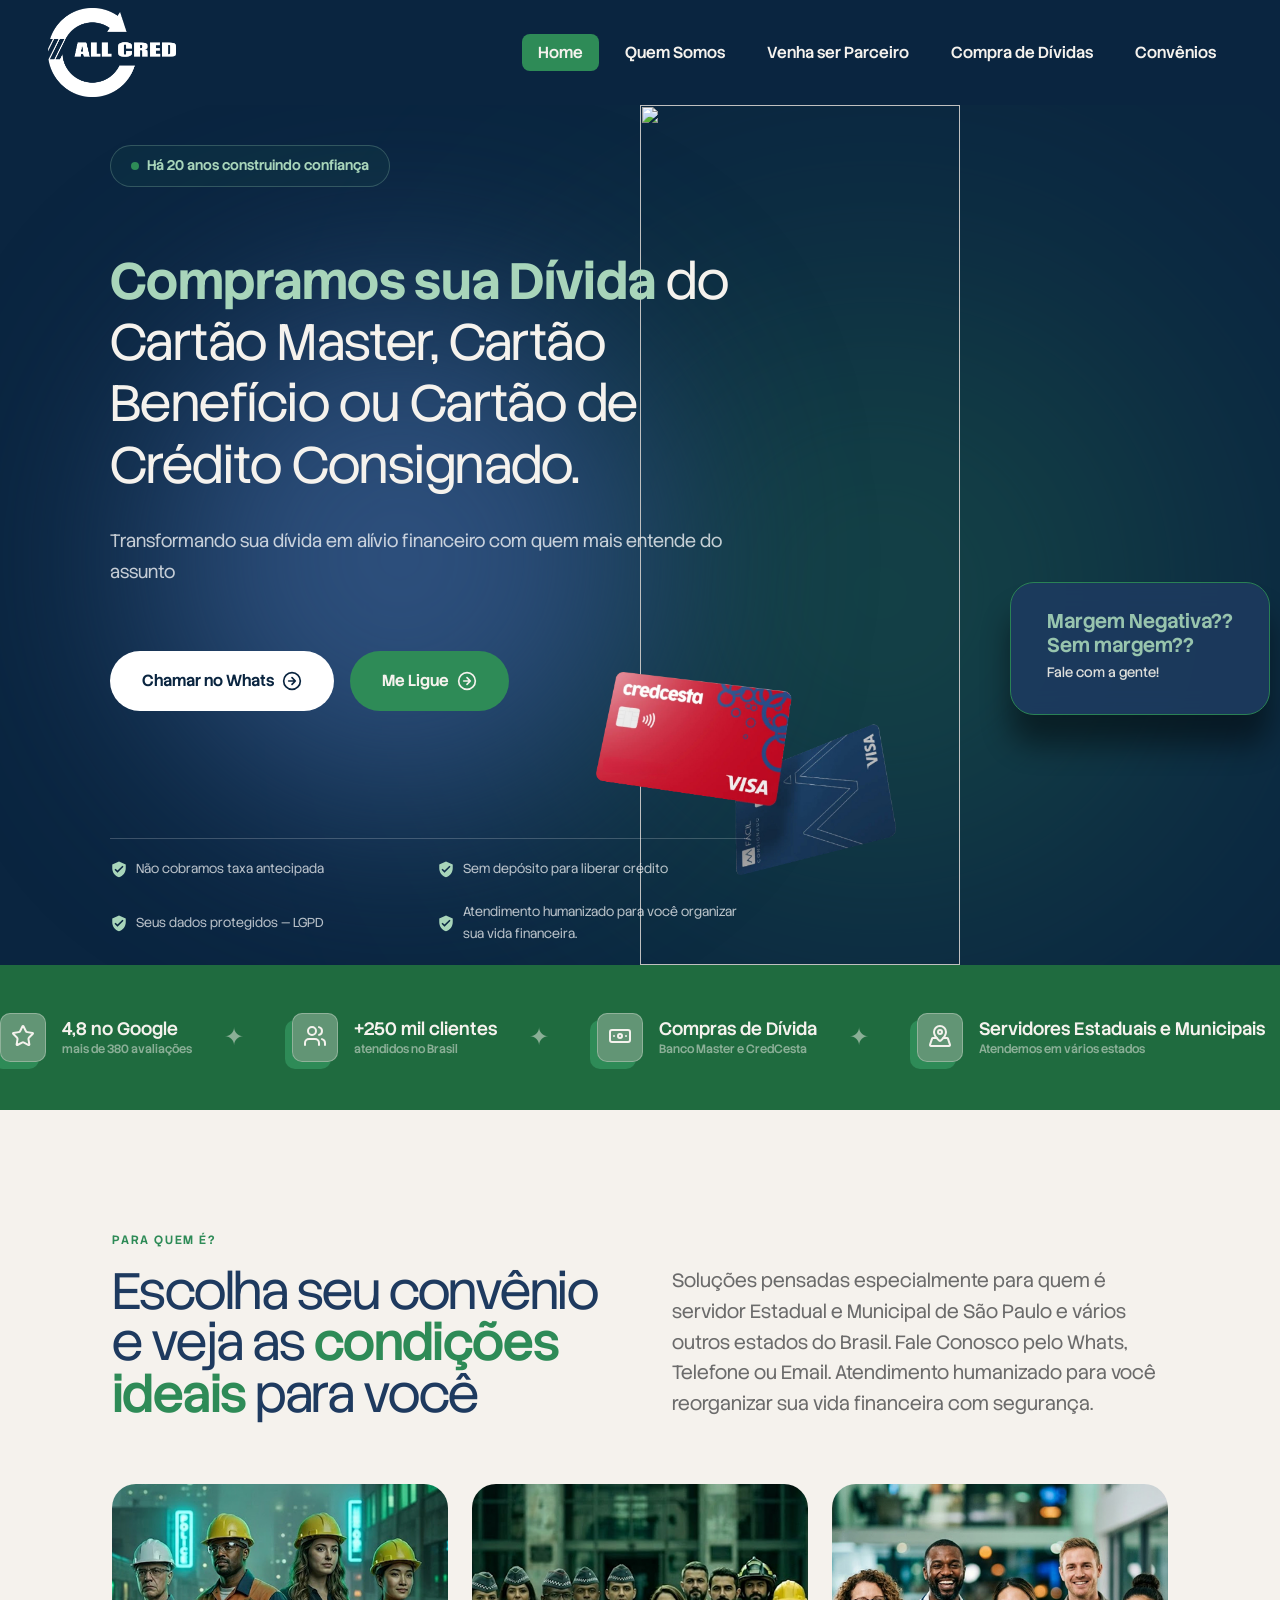
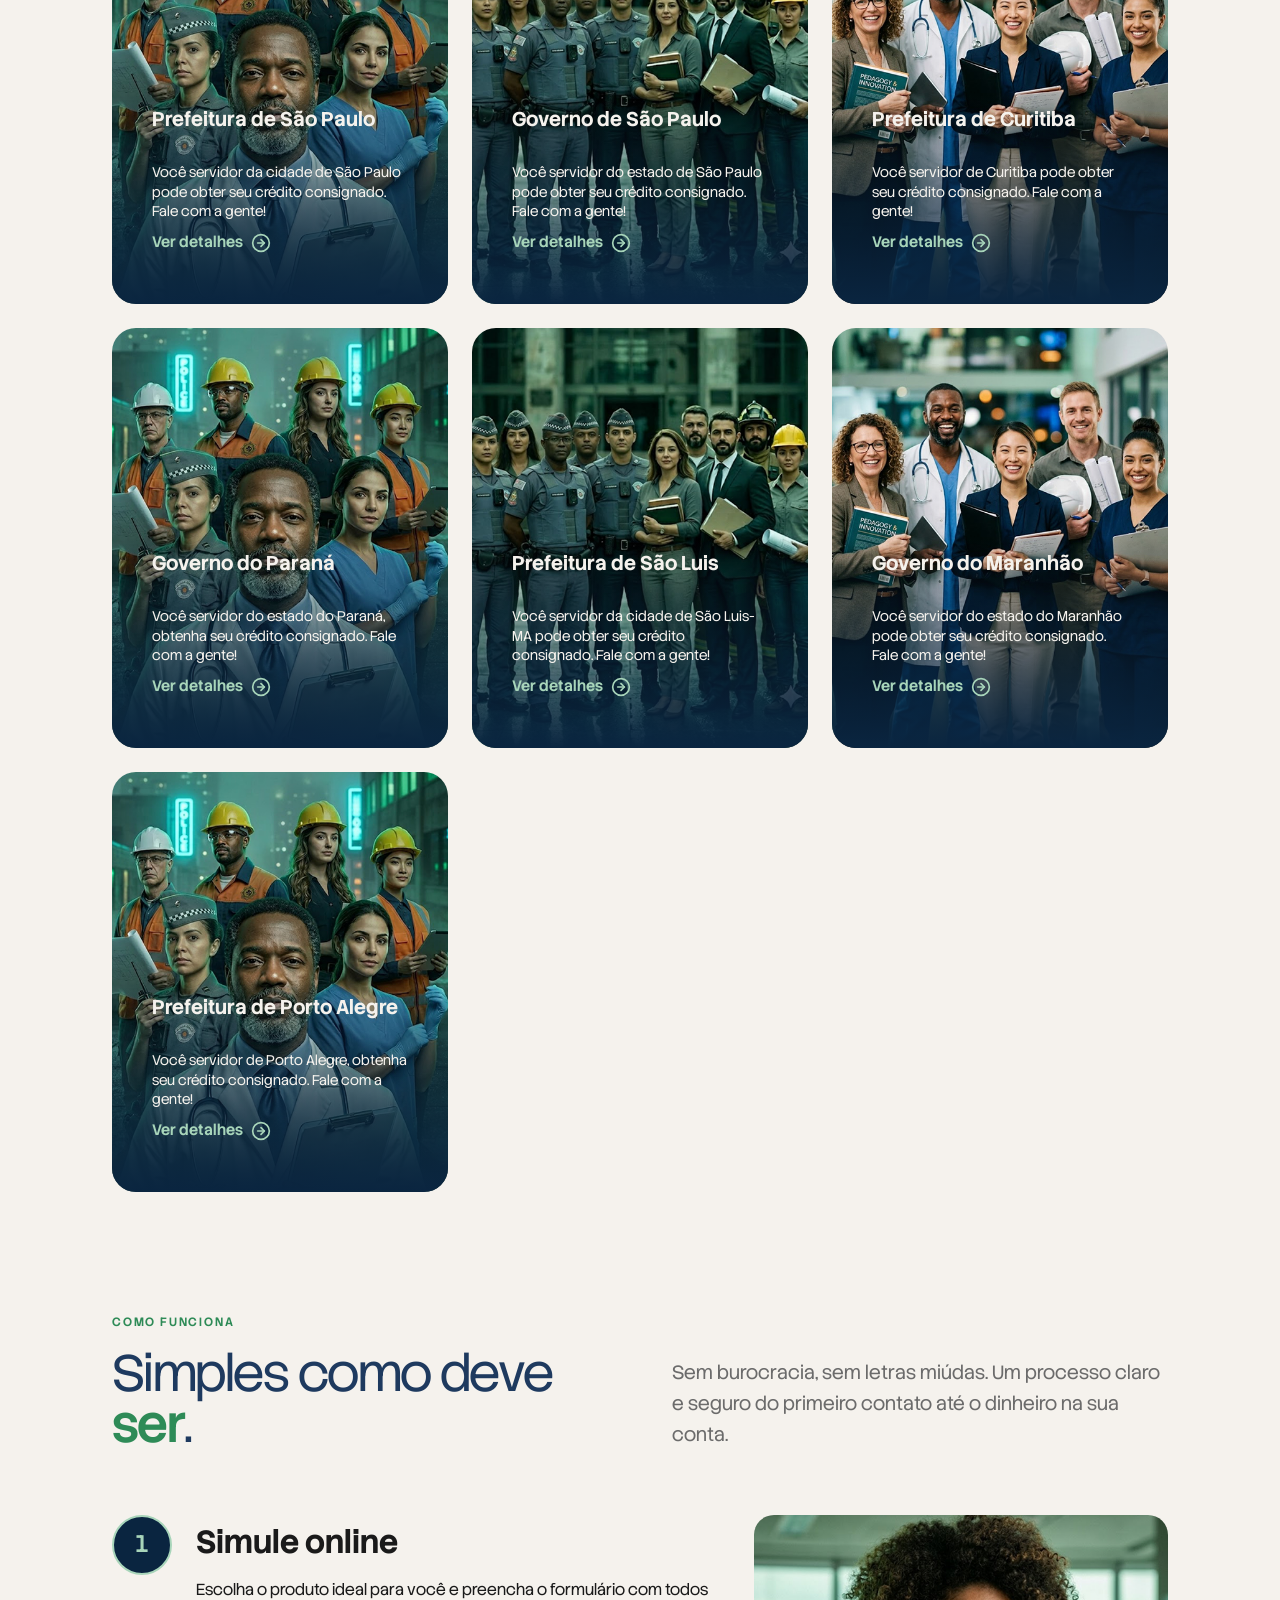
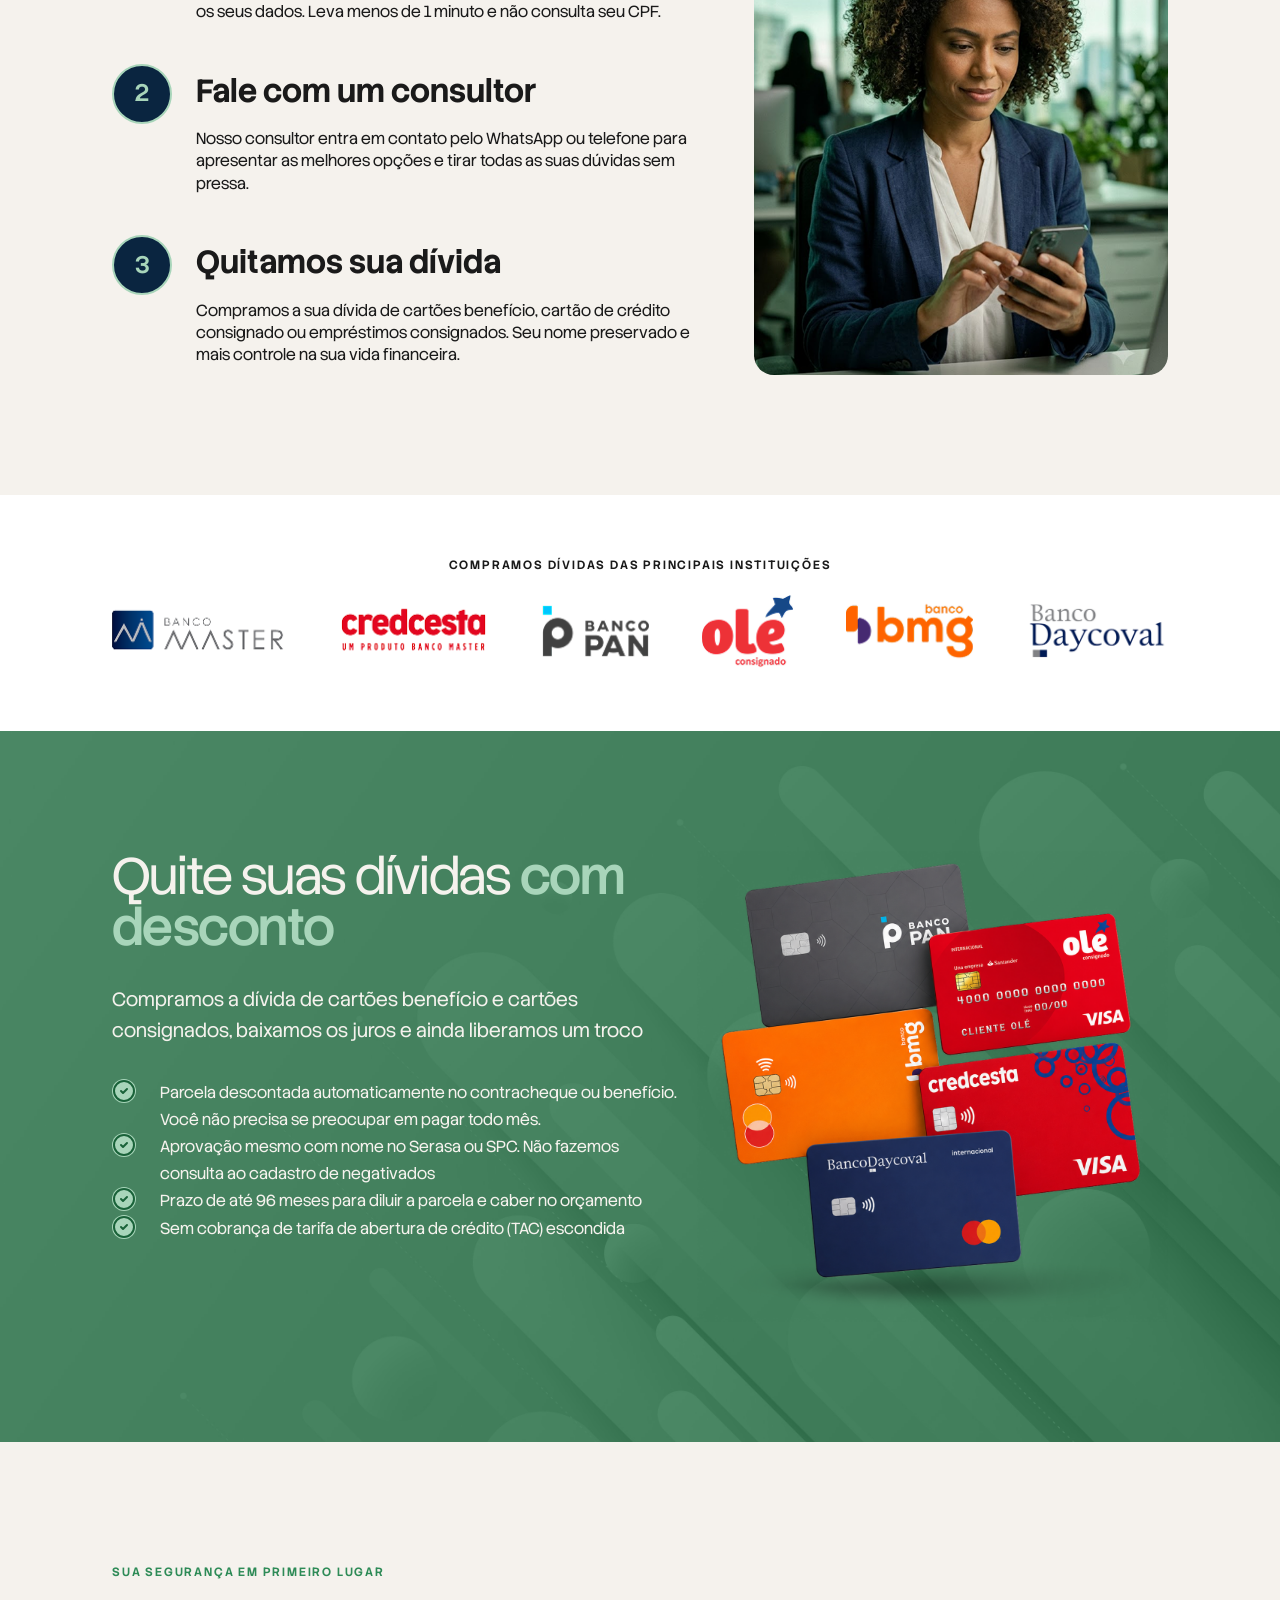
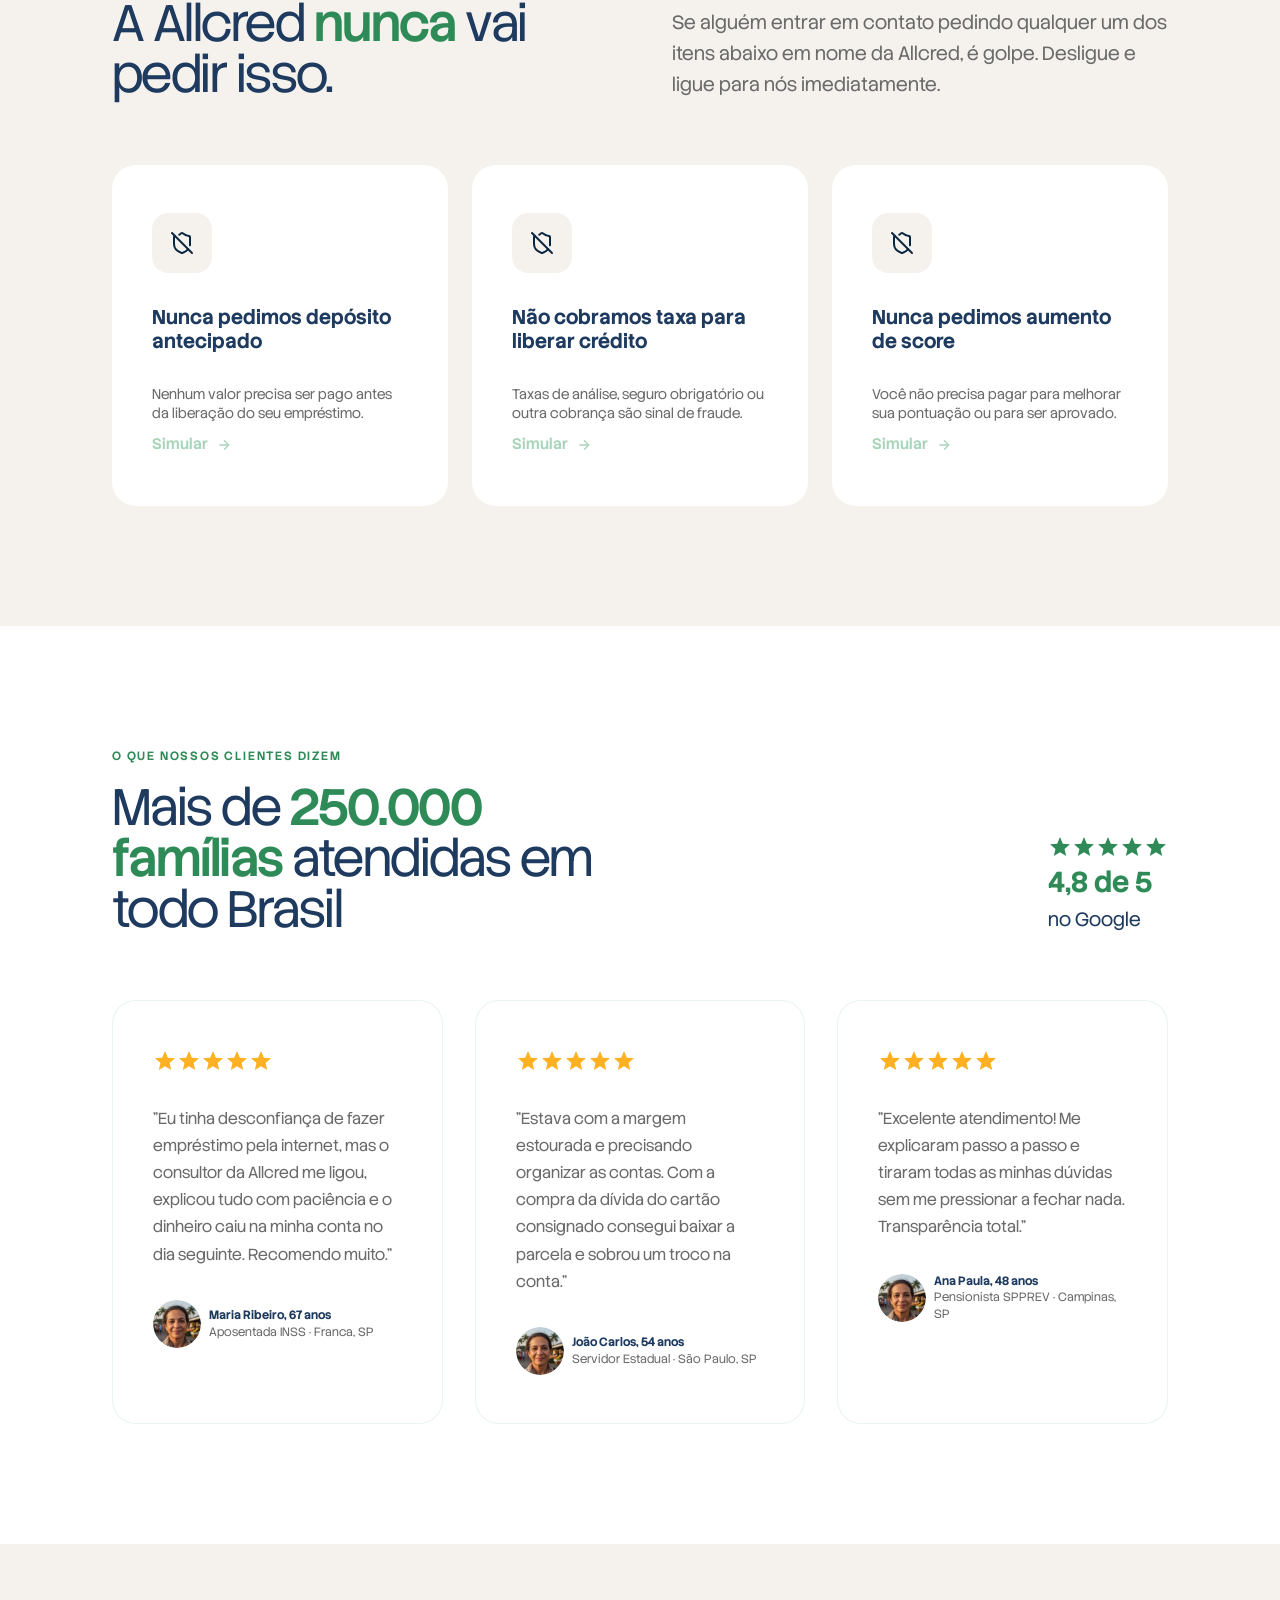
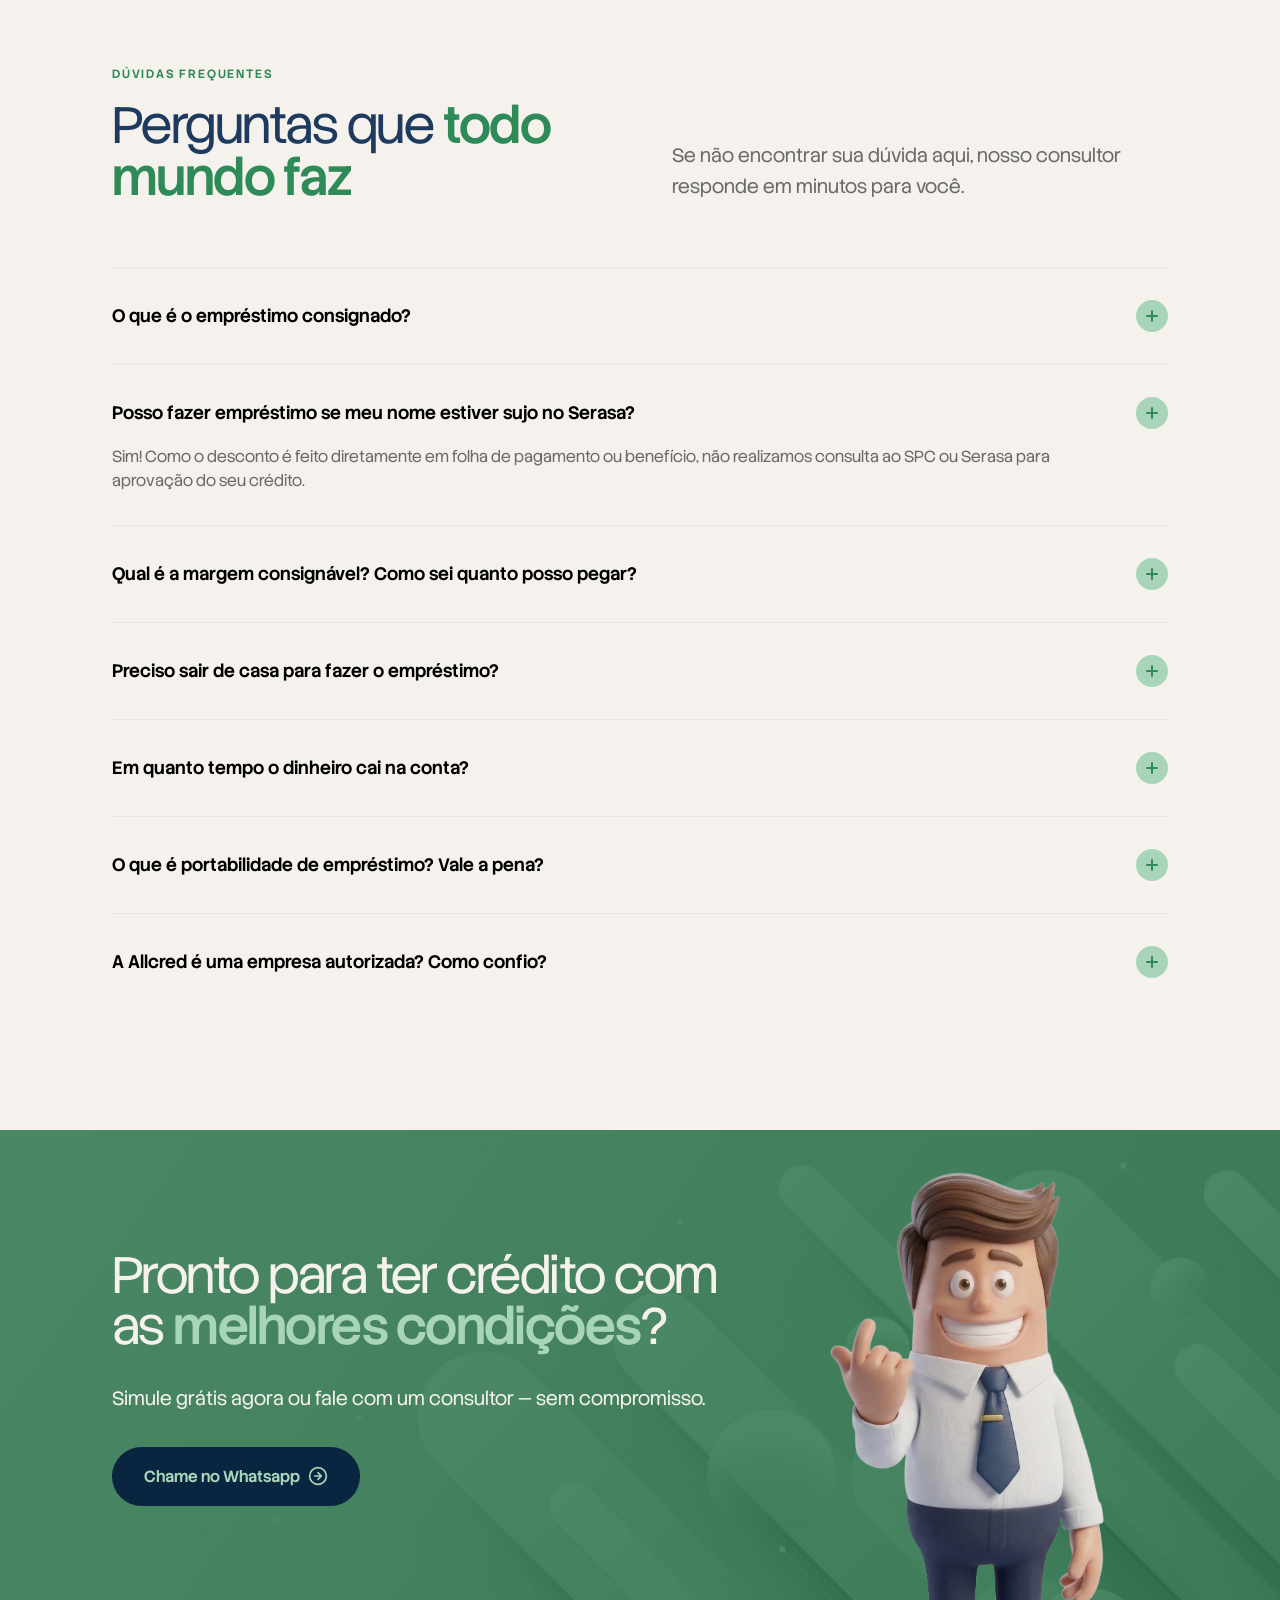
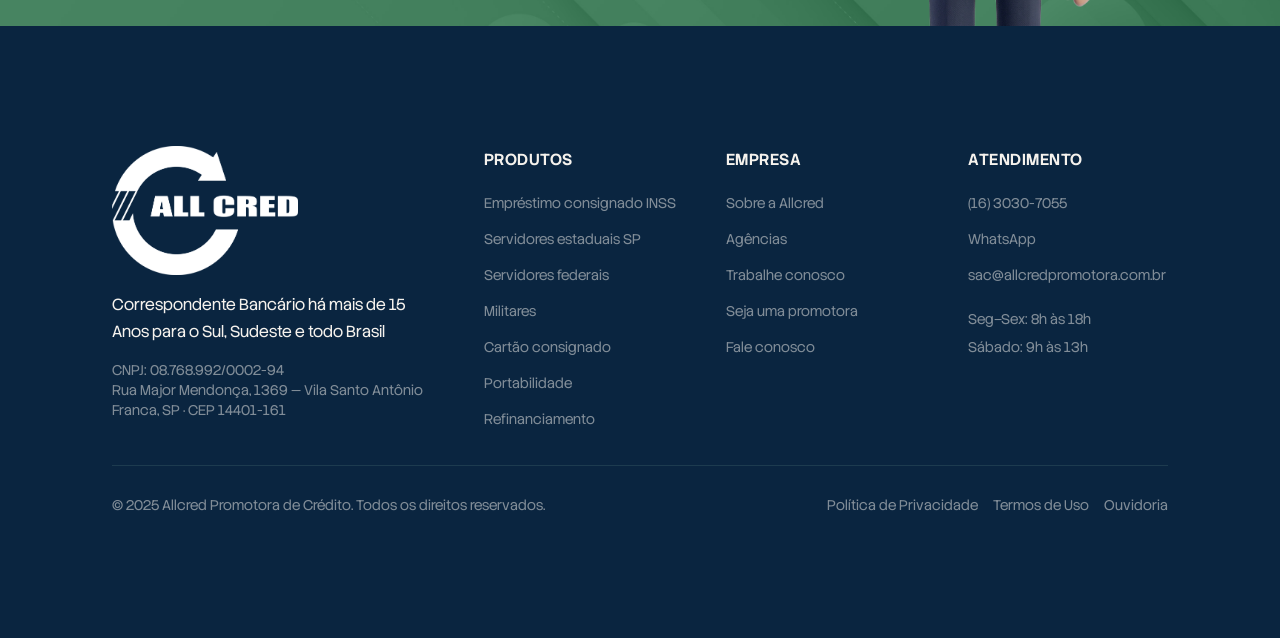
==== commit 07d780a0: "Update head" ====
--- a/index.html
+++ b/index.html
@@ -7,9 +7,11 @@
 	<link rel="stylesheet" href="./assets/css/global.css" />
 	<link rel="stylesheet" href="./assets/css/style.css" />
 	<link rel="stylesheet" href="./assets/css/mobile.css" />
+	<link rel="stylesheet" href="./assets/css/header.css" />
 	<link rel="stylesheet"
 		href="https://fonts.googleapis.com/css2?family=Stack Sans Headline:wght@200;300;400;500;600;700&display=swap" />
 	<link rel="stylesheet" href="https://fonts.googleapis.com/css2?family=Inter:wght@400;500;600;700&display=swap" />
+	<script type="module" src="./components/header.js"></script>
 </head>
 
 <body>
--- a/assets/css/header.css
+++ b/assets/css/header.css
@@ -0,0 +1,60 @@
+/* ==================== header ==================== */
+header {
+	/*position: fixed;*/
+	top: 0;
+	left: 0;
+	right: 0;
+	z-index: 100;
+	padding: var(--size-8) var(--size-48);
+	display: flex;
+	justify-content: space-between;
+	align-items: center;
+	background: var(--blue-deep);
+}
+
+.logo { max-width: 8rem; }
+
+header .nav-links {
+	display: flex;
+}
+
+.menu-toggle, .main-menu .menu-close {
+	display: none;
+}
+
+.main-menu {
+    position: relative;
+    right: auto;
+    top: auto;
+    height: auto;
+    display: block;
+}
+
+.main-menu ul {
+    display: flex;
+    gap: var(--size-10);
+    padding: 0;
+    -webkit-box-shadow: none;
+       -moz-box-shadow: none;
+            box-shadow: none;
+    height: auto;
+    width: auto;
+    background: none;
+    list-style: none;
+}
+
+.nav-links a {
+	color: var(--cream);
+	text-decoration: none;
+	font-size: var(--size-16);
+	font-weight: 500;
+	position: relative;
+	padding: var(--size-8) var(--size-16);
+}
+
+.nav-links a:hover, 
+.nav-links a.active {
+	background-color: var(--green-accent);
+	border-radius: var(--size-8);
+	width: 100%;
+}
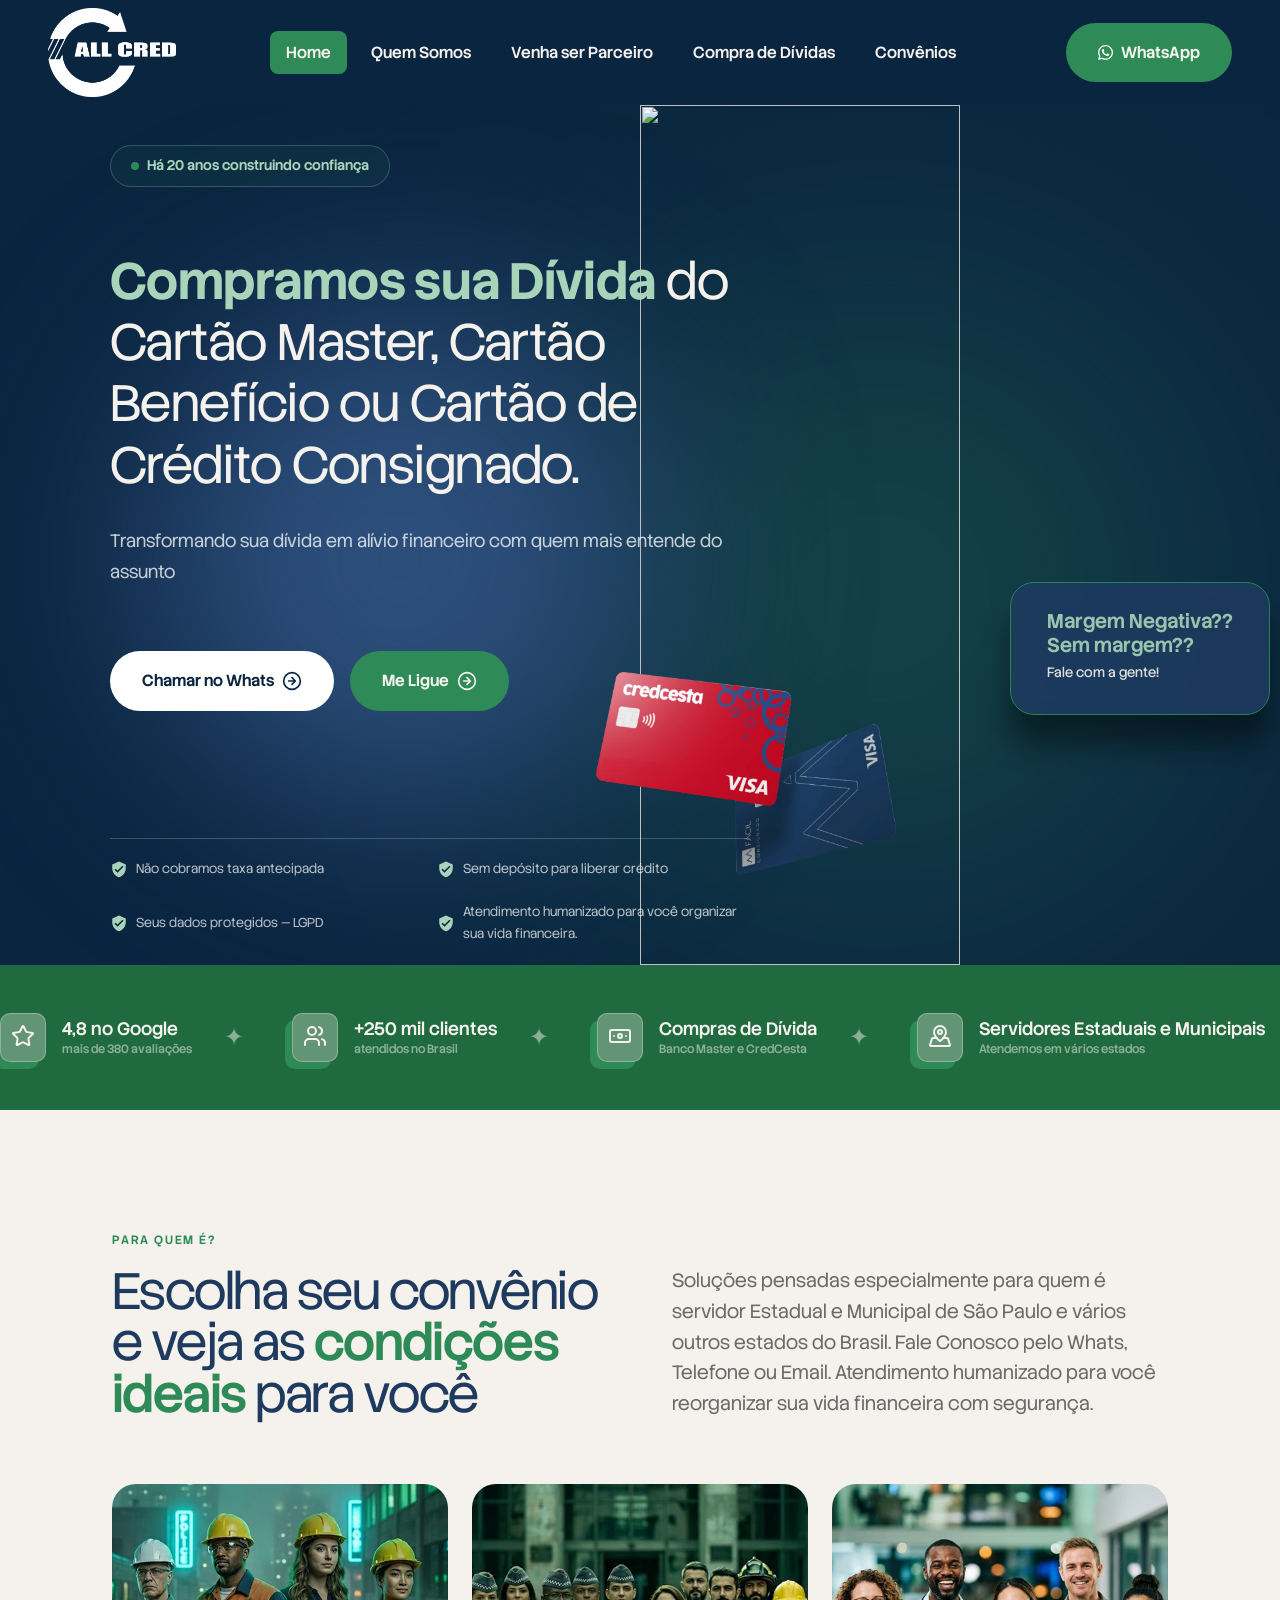
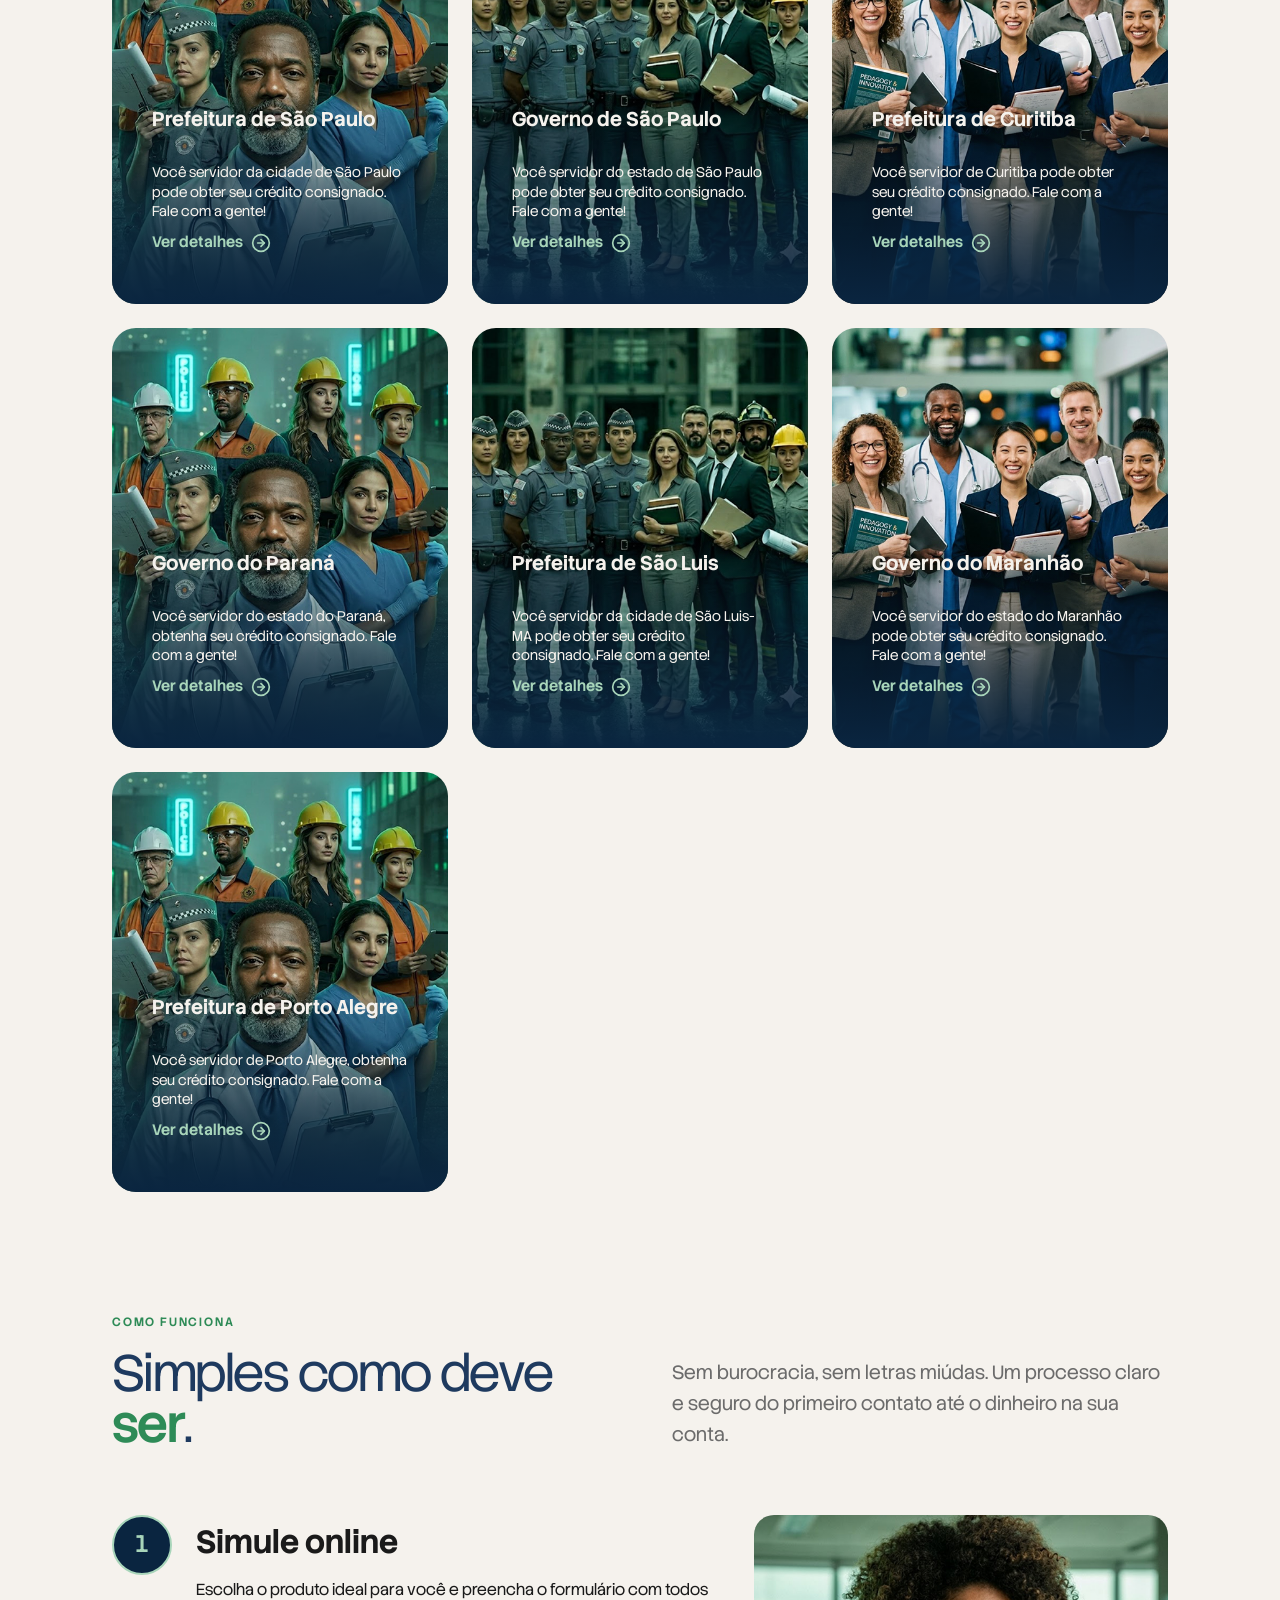
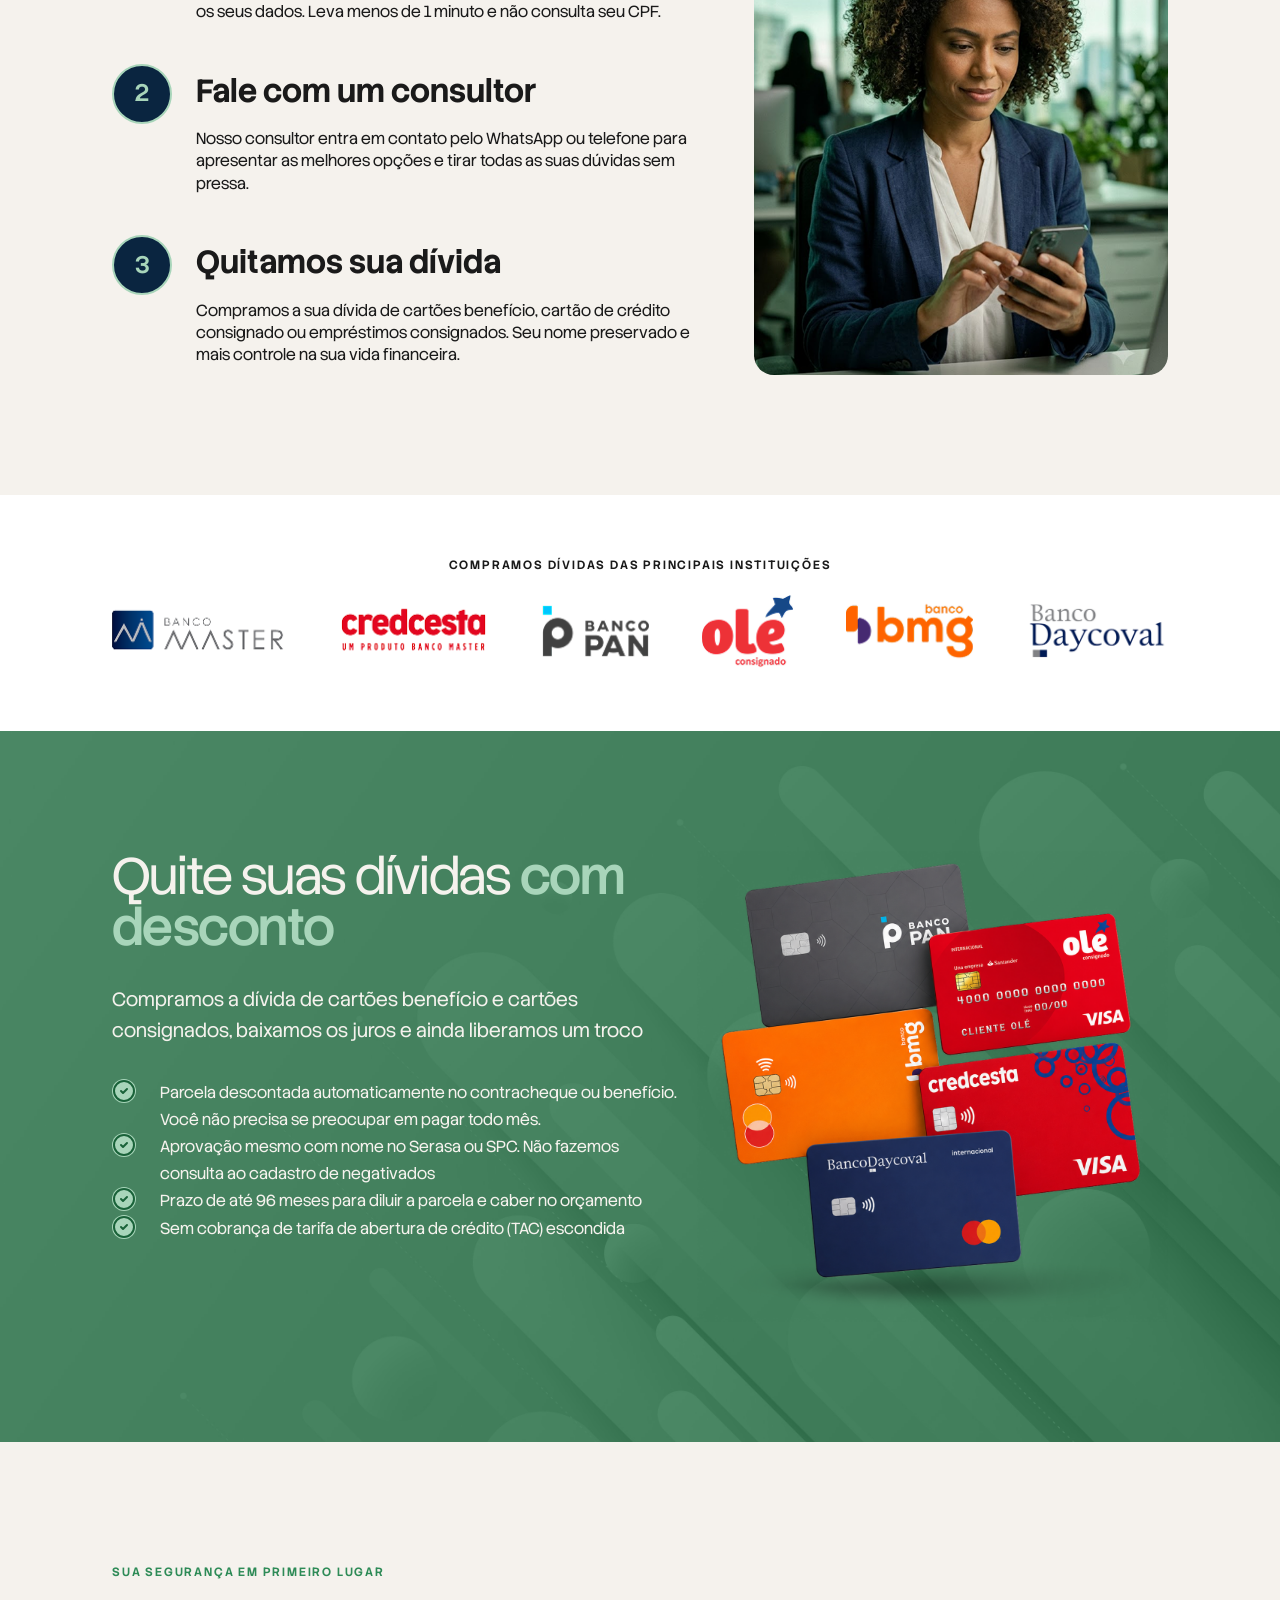
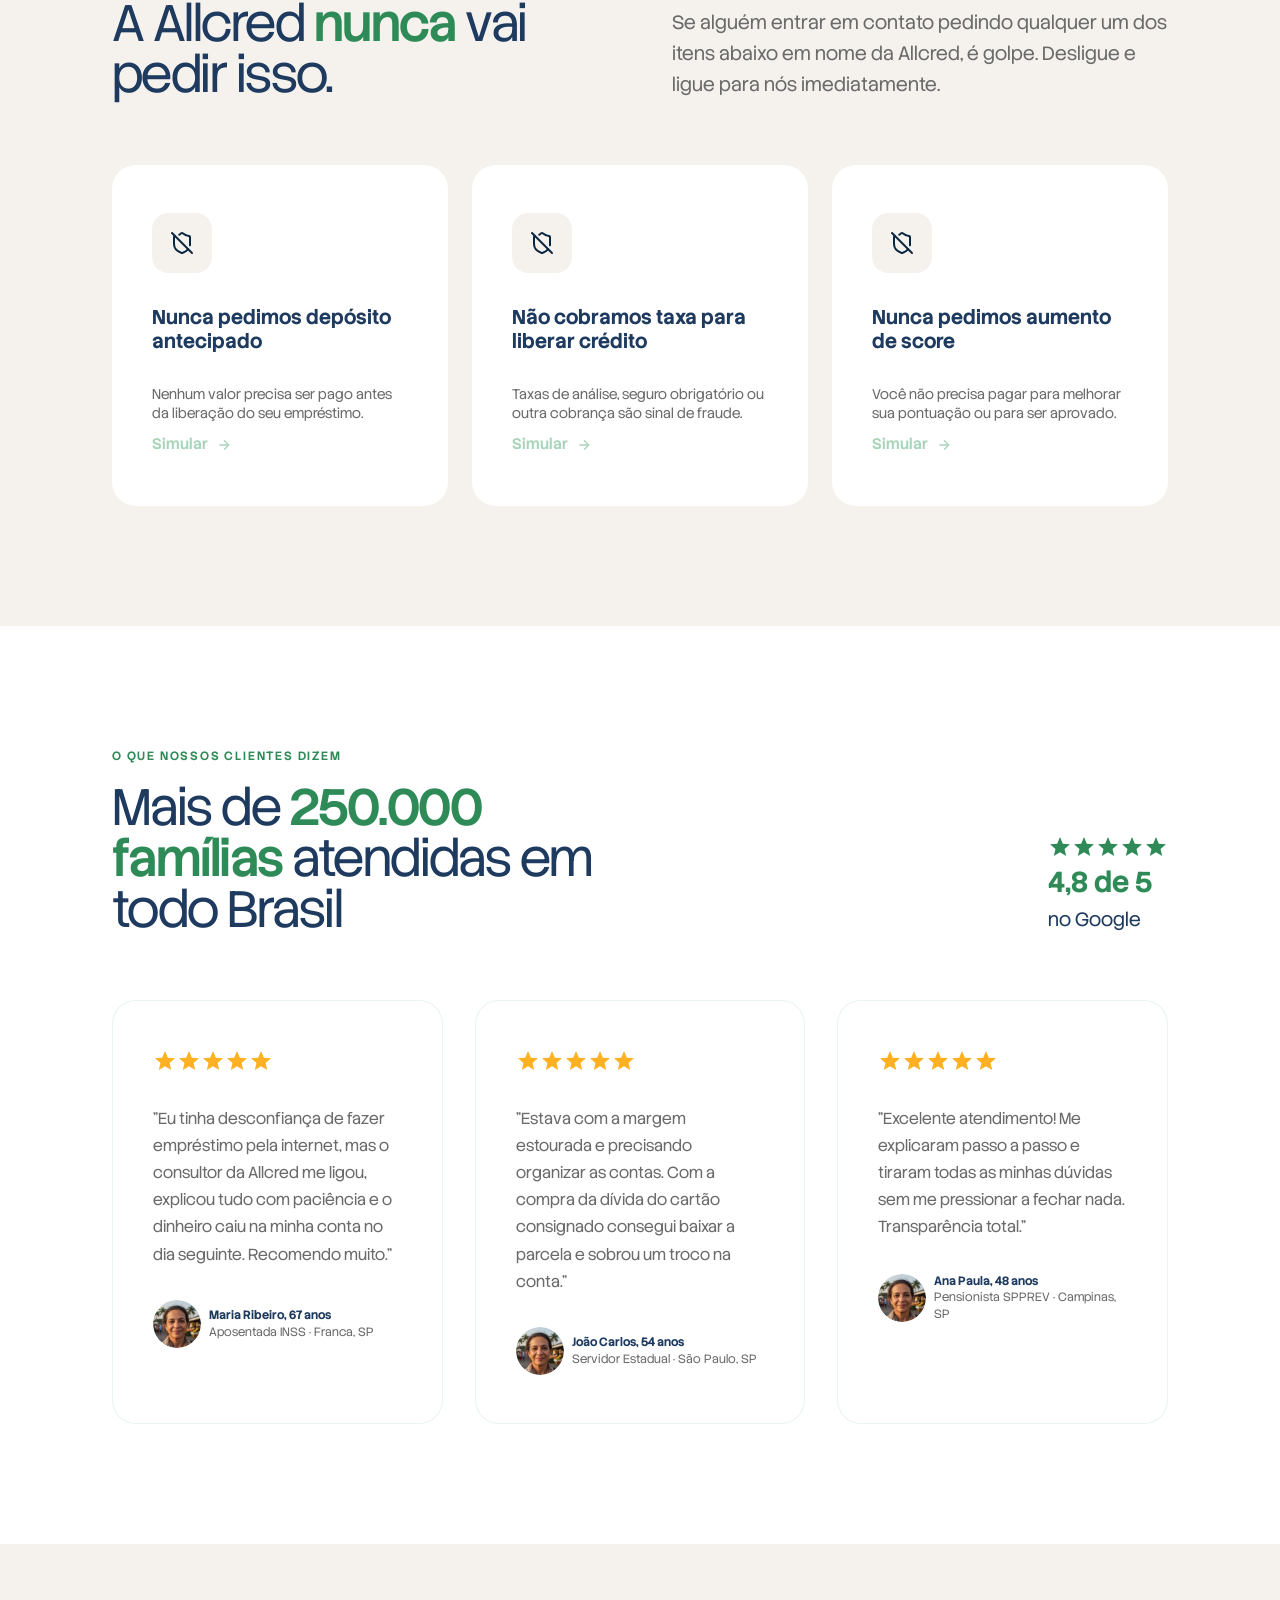
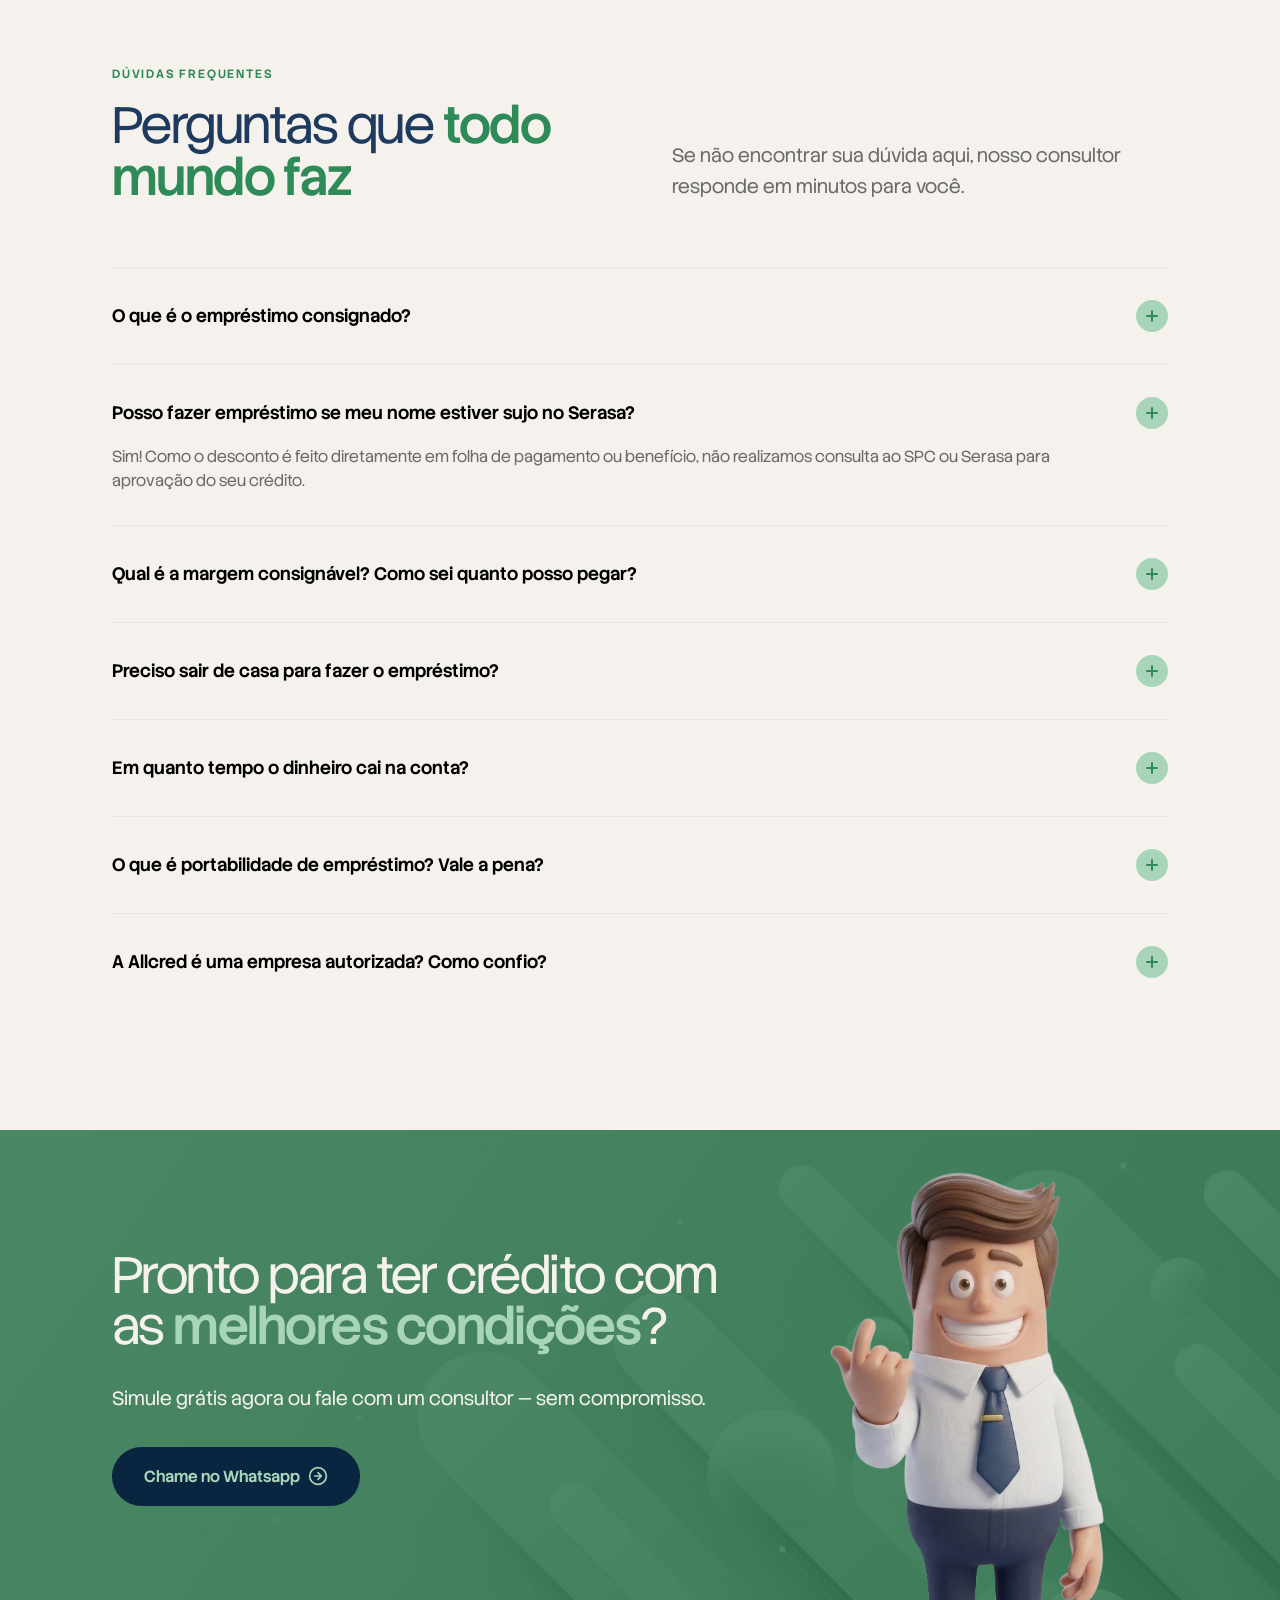
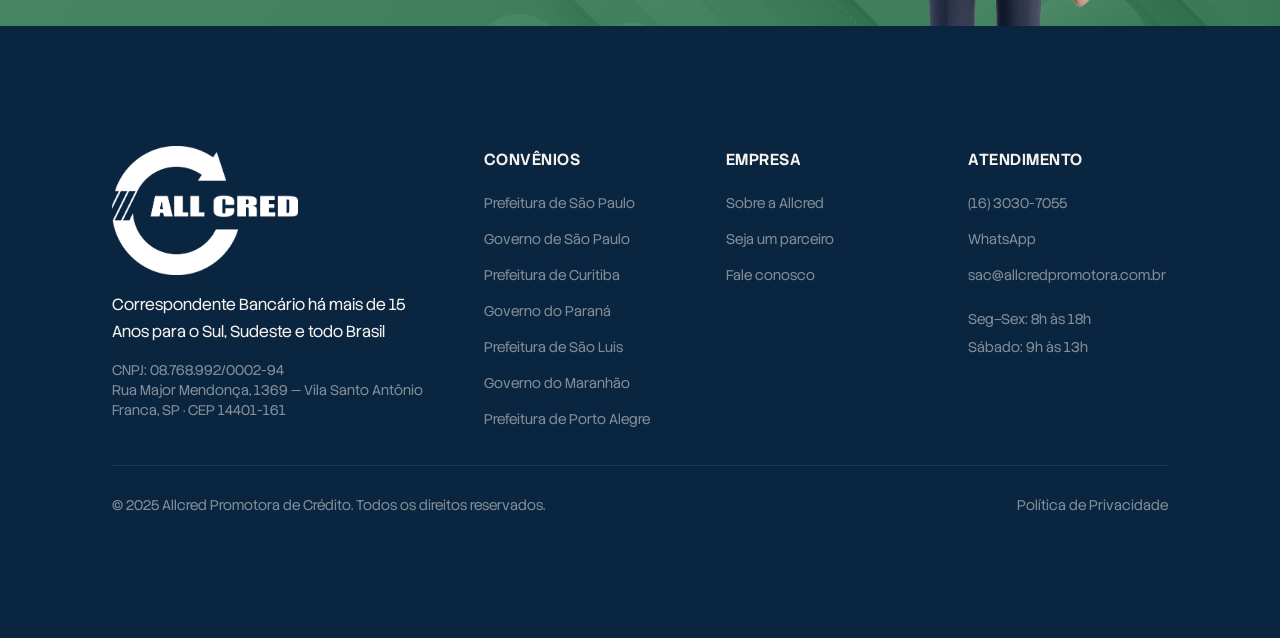
==== commit 73d85a33: "Menu e Sobre" ====
--- a/index.html
+++ b/index.html
@@ -4,19 +4,27 @@
 <head>
 	<meta charset="utf-8">
 	<meta name="viewport" content="initial-scale=1, width=device-width">
+
+	<!-- STYLES -->
 	<link rel="stylesheet" href="./assets/css/global.css" />
 	<link rel="stylesheet" href="./assets/css/style.css" />
+	<link rel="stylesheet" href="./assets/css/header.css" />
+	<link rel="stylesheet" href="./assets/css/footer.css" />
 	<link rel="stylesheet" href="./assets/css/mobile.css" />
-	<link rel="stylesheet" href="./assets/css/header.css" />
+
+	<!-- FONTS -->
 	<link rel="stylesheet"
 		href="https://fonts.googleapis.com/css2?family=Stack Sans Headline:wght@200;300;400;500;600;700&display=swap" />
 	<link rel="stylesheet" href="https://fonts.googleapis.com/css2?family=Inter:wght@400;500;600;700&display=swap" />
+
+	<!-- COMPONENTS -->
 	<script type="module" src="./components/header.js"></script>
+	<script type="module" src="./components/footer.js"></script>
 </head>
 
 <body>
 	<!-- Nav -->
-	<header-nav></header-nav>
+	<ac-header></ac-header>
 
 	<section class="hero blue-bg" id="home">
 		<div class="container">
@@ -89,7 +97,7 @@
 				</div>
 
 				<div class="hero-cta-group">
-					<a href="https://wa.me/" class="btn btn-hero-primary" target="_blank" rel="noopener">
+					<a href="https://wa.me/" class="btn btn-white" target="_blank" rel="noopener">
 						Chamar no Whats
 						<svg width="20" height="20" viewBox="0 0 24 24" fill="none" stroke="currentColor"
 							stroke-width="2">
@@ -97,7 +105,7 @@
 							<path d="M12 8l4 4-4 4M8 12h8" stroke-linecap="round" stroke-linejoin="round"></path>
 						</svg>
 					</a>
-					<a href="#contato" class="btn btn-hero-secondary">
+					<a href="#contato" class="btn btn-green">
 						Me Ligue
 						<svg width="20" height="20" viewBox="0 0 24 24" fill="none" stroke="currentColor"
 							stroke-width="2">
@@ -875,73 +883,21 @@
 		</div>
 	</section>
 
-	<footer class="footer blue-bg">
-		<div class="container">
-			<div class="footer-top">
-				<!-- Brand Column -->
-				<div class="footer-brand">
-					<div class="footer-logo">
-						<img src="./assets/images/logo_allcred_branco.png" alt="Allcred Logo" width="186" height="129">
-					</div>
-					<p class="footer-brand-desc">
-						Correspondente Bancário há mais de 15 Anos para o Sul, Sudeste e todo Brasil
-					</p>
-					<div class="footer-legal-info">
-						<p>CNPJ: 08.768.992/0002-94</p>
-						<p>Rua Major Mendonça, 1369 — Vila Santo Antônio<br>Franca, SP · CEP 14401-161</p>
-					</div>
-				</div>
-
-				<!-- Column: Produtos -->
-				<div class="footer-col">
-					<h4 class="footer-col-title">PRODUTOS</h4>
-					<div class="footer-links-list">
-						<a href="#">Empréstimo consignado INSS</a>
-						<a href="#">Servidores estaduais SP</a>
-						<a href="#">Servidores federais</a>
-						<a href="#">Militares</a>
-						<a href="#">Cartão consignado</a>
-						<a href="#">Portabilidade</a>
-						<a href="#">Refinanciamento</a>
-					</div>
-				</div>
-
-				<!-- Column: Empresa -->
-				<div class="footer-col">
-					<h4 class="footer-col-title">EMPRESA</h4>
-					<div class="footer-links-list">
-						<a href="#">Sobre a Allcred</a>
-						<a href="#">Agências</a>
-						<a href="#">Trabalhe conosco</a>
-						<a href="#">Seja uma promotora</a>
-						<a href="#">Fale conosco</a>
-					</div>
-				</div>
-
-				<!-- Column: Atendimento -->
-				<div class="footer-col">
-					<h4 class="footer-col-title">ATENDIMENTO</h4>
-					<div class="footer-links-list">
-						<a href="tel:1630307055">(16) 3030-7055</a>
-						<a href="https://wa.me/">WhatsApp</a>
-						<a href="mailto:sac@allcredpromotora.com.br">sac@allcredpromotora.com.br</a>
-						<p style="margin-top: 8px;">Seg–Sex: 8h às 18h<br>Sábado: 9h às 13h</p>
-					</div>
-				</div>
-			</div>
-
-			<div class="footer-bottom">
-				<p>© 2025 Allcred Promotora de Crédito. Todos os direitos reservados.</p>
-				<div class="footer-legal-links">
-					<a href="#">Política de Privacidade</a>
-					<a href="#">Termos de Uso</a>
-					<a href="#">Ouvidoria</a>
-				</div>
-			</div>
-		</div>
-	</footer>
+	<ac-footer></ac-footer>
 
 	<script>
+		const mobileMenu = document.getElementById('mobile-menu');
+		function fecharMenu() {
+			mobileMenu.classList.remove('open');
+			hamburger.classList.remove('open');
+			hamburger.setAttribute('aria-expanded', 'false');
+			document.body.style.overflow = '';
+		}
+		document.addEventListener('keydown', e => {
+			if (e.key === 'Escape' && mobileMenu.classList.contains('open')) fecharMenu();
+		});
+
+		// FAQ
 		document.addEventListener('DOMContentLoaded', () => {
 			// 1. FAQ Accordion Interactivity
 			const faqItems = document.querySelectorAll('.faq-item');
@@ -963,6 +919,7 @@
 				});
 			});
 		});
+
 		// Faixa de comunicado rolando
 		var marqueeCopy = document.querySelector(".marquee-track").cloneNode(true);
 		document.querySelector(".marquee").appendChild(marqueeCopy);
--- a/assets/css/global.css
+++ b/assets/css/global.css
@@ -103,12 +103,12 @@
     background-color: var(--blue-deep);
     color: var(--green-soft);
 }
-.btn-hero-primary {
+.btn-white {
     background-color: var(--white);
     color: var(--blue-deep);
     
 }
-.btn-hero-secondary {
+.btn-green {
     background-color: var(--green-accent);
     color: var(--cream);
 }
--- a/assets/css/style.css
+++ b/assets/css/style.css
@@ -6,9 +6,8 @@
 	padding: 40px 110px;
 }
 
-#home .hero-content {
-  height: 780px;
-}
+#home .hero-content { height: 780px; }
+#about .hero-content { height: 700px; }
 
 .hero .container {
   height: 100%;
@@ -739,65 +738,3 @@
     color: var(--green-soft);
 }
 
-/* ==================== FOOTER ==================== */
-.footer-top {
-    display: flex;
-    gap: 4%;
-    justify-content: space-between;
-	margin-bottom: var(--size-32);
-}
-
-.footer-brand {
-    flex: 1;
-    display: flex;
-    flex-direction: column;
-    gap: var(--size-16);
-}
-
-.footer-col {
-    width: 200px;
-    display: flex;
-    flex-direction: column;
-    gap: var(--size-16);
-}
-
-.footer-logo {
-    width: 186px;
-    height: 129px;
-}
-
-.footer-legal-info {
-    font-size: 14px;
-    line-height: 1.4;
-    opacity: 0.5;
-}
-
-.footer-col-title {
-    font-size: 16px;
-    font-weight: 600;
-    letter-spacing: 0.5px;
-}
-
-.footer-links-list {
-    display: flex;
-    flex-direction: column;
-    gap: var(--size-8);
-    font-size: 14px;
-    opacity: 0.5;
-    line-height: 2;
-}
-
-.footer-bottom {
-    border-top: 1px solid var(--border);
-    padding-top: 28px;
-    display: flex;
-    justify-content: space-between;
-    align-items: center;
-    font-size: 14px;
-    opacity: 0.5;
-}
-
-.footer-legal-links {
-    display: flex;
-    gap: 15px;
-}
--- a/assets/css/header.css
+++ b/assets/css/header.css
@@ -14,47 +14,75 @@
 
 .logo { max-width: 8rem; }
 
-header .nav-links {
+header .nav {
 	display: flex;
+	align-items: center;
+	gap: var(--size-8);
 }
 
-.menu-toggle, .main-menu .menu-close {
-	display: none;
+.nav-link {
+  font-size: var(--size-16);
+  font-weight: 500;
+  color: var(--cream);
+  padding: var(--size-8) var(--size-16);
+  border-radius: var(--size-8);
+  transition: color .15s, background .15s;
 }
 
-.main-menu {
-    position: relative;
-    right: auto;
-    top: auto;
-    height: auto;
-    display: block;
+.nav-link:hover,
+.nav-link.active {
+  background-color: var(--green-accent);
 }
 
 .main-menu ul {
-    display: flex;
-    gap: var(--size-10);
-    padding: 0;
-    -webkit-box-shadow: none;
-       -moz-box-shadow: none;
-            box-shadow: none;
-    height: auto;
-    width: auto;
-    background: none;
-    list-style: none;
+  display: flex;
+  gap: var(--size-10);
+  padding: 0;
+  -webkit-box-shadow: none;
+      -moz-box-shadow: none;
+          box-shadow: none;
+  height: auto;
+  width: auto;
+  background: none;
+  list-style: none;
 }
 
-.nav-links a {
-	color: var(--cream);
-	text-decoration: none;
-	font-size: var(--size-16);
-	font-weight: 500;
-	position: relative;
-	padding: var(--size-8) var(--size-16);
+.header-cta {
+  display: flex;
+  align-items: center;
+  gap: var(--size-8);
+  flex-shrink: 0;
 }
 
-.nav-links a:hover, 
-.nav-links a.active {
-	background-color: var(--green-accent);
-	border-radius: var(--size-8);
-	width: 100%;
+.menu-icon {
+  display: none;
+  flex-direction: column;
+  justify-content: center;
+  align-items: center;
+  width: 44px;
+  height: 44px;
+  gap: 5px;
+  border-radius: var(--r-sm);
+  border: 1px solid var(--borda);
+  transition: background .15s;
+  cursor: pointer;
+}
+.menu-checkbox {
+  display: none;
+}
+
+.mobile-menu {
+	display: none;
+	position: fixed;
+	inset: 105px 0 0 0;
+	z-index: 1000;
+	background: var(--cream);
+	padding: var(--size-24) var(--size-24) 40px;
+	flex-direction: column;
+	gap: 2px;
+	overflow-y: auto;
+}
+
+.menu-checkbox:checked ~ .mobile-menu {
+  display: flex;
 }
--- a/assets/css/footer.css
+++ b/assets/css/footer.css
@@ -0,0 +1,62 @@
+/* ==================== FOOTER ==================== */
+.footer-top {
+    display: flex;
+    gap: 4%;
+    justify-content: space-between;
+	margin-bottom: var(--size-32);
+}
+
+.footer-brand {
+    flex: 1;
+    display: flex;
+    flex-direction: column;
+    gap: var(--size-16);
+}
+
+.footer-col {
+    width: 200px;
+    display: flex;
+    flex-direction: column;
+    gap: var(--size-16);
+}
+
+.footer-logo {
+    width: 186px;
+    height: 129px;
+}
+
+.footer-legal-info {
+    font-size: 14px;
+    line-height: 1.4;
+    opacity: 0.5;
+}
+
+.footer-col-title {
+    font-size: 16px;
+    font-weight: 600;
+    letter-spacing: 0.5px;
+}
+
+.footer-links-list {
+    display: flex;
+    flex-direction: column;
+    gap: var(--size-8);
+    font-size: 14px;
+    opacity: 0.5;
+    line-height: 2;
+}
+
+.footer-bottom {
+    border-top: 1px solid var(--border);
+    padding-top: 28px;
+    display: flex;
+    justify-content: space-between;
+    align-items: center;
+    font-size: 14px;
+    opacity: 0.5;
+}
+
+.footer-legal-links {
+    display: flex;
+    gap: 15px;
+}
--- a/assets/css/mobile.css
+++ b/assets/css/mobile.css
@@ -1,84 +1,34 @@
 /* ===== Responsivo (Mobile) ===== */
 @media (max-width: 1100px) {
 	/* MENU */
-	.menu-toggle {
-		display: inline-block;
+	header .nav { display: none; }
+
+	.menu-icon {
+		display: flex;
+	}
+	.menu-icon span {
+		display: block;
+		width: var(--size-20);
+		height: 2px;
+		background: var(--cream);
+		border-radius: 2px;
+		transition: transform .25s,opacity .25s;
 	}
 
-	.main-menu {
-  		position: absolute;
-  		display: none;
-  		right: -200px;
-  		top: 0;
-  		height: 100%;
-		overflow-y: scroll;
-		overflow-x: visible;
-		transition: left 0.3s ease, box-shadow 0.3s ease;
-		z-index: 999;
+	.nav-link-mobile {
+		font-size: var(--size-18);
+		font-weight: 500;
+		color: var(--blue-mid);
+		padding: var(--size-14) var(--size-16);
+		border-bottom: 1px solid #ddd;
+		transition: background .15s;
 	}
 
-	.main-menu ul {
-  		list-style: none;
-  		padding: var(--size-60) var(--size-20) 0;
-  		/* Hide shadow w/ -8px while 'closed' */
-  		-webkit-box-shadow: -8px 0 8px rgba(0,0,0,.5);
-     	-moz-box-shadow: -8px 0 8px rgba(0,0,0,.5);
-        box-shadow: -8px 0 8px rgba(0,0,0,.5);
-  		min-height: 100%;
-  		width: 280px;
-  		background: var(--blue-deep);
-		display: flex;
-		flex-direction: column;
-		gap: var(--size-16);
-	}
+	.menu-checkbox:checked ~ .menu-icon span:nth-child(1) { transform: translateY(7px) rotate(45deg); }
+	.menu-checkbox:checked ~ .menu-icon span:nth-child(2) { opacity: 0; }
+	.menu-checkbox:checked ~ .menu-icon span:nth-child(3) { transform: translateY(-7px) rotate(-45deg); }
 
-	.main-menu a {
-		display: block !important;
-		padding: .75em 15px;
-		line-height: 1em;
-		font-size: 1em;
-		color: #fff;
-		text-decoration: none;
-	}
 
-	.main-menu .menu-close {
-  		position: absolute;
-		right: 0;
-		top: 0;
-	}
-
-	.main-menu:target,
-	.main-menu[aria-expanded="true"] {
-  		display: block;
-  		right: 0;
-  		outline: none;
-  		box-shadow: 3px 0 12px rgba(0,0,0,.25);
-	}
-
-	.main-menu:target .menu-close,
-	.main-menu[aria-expanded="true"] .menu-close {
-  		z-index: 1001;
-	}
-
-	.main-menu:target ul,
-	.main-menu[aria-expanded="true"] ul {
-  		position: relative;
-  		z-index: 1000;
-	}
-
-	.main-menu:target + .backdrop,
-	.main-menu[aria-expanded="true"] + .backdrop{
-		position: absolute;
-		display: block;  
-		left: 0;
-		top: 0;
-		width: 100%;
-		height: 100%;
-		z-index: 998;
-		background: #000;
-		background: rgba(0,0,0,.85);
-		cursor: default;
-	}
 	/* BUTTON */
 	.btn {
 		font-size: var(--size-14);
@@ -87,9 +37,12 @@
 
 	/* HERO */
 	.hero-bg {
-		height: 68%;
+		height: 55%;
 		bottom: 0;
 		top: unset;
+	}
+	#home .hero-bg {
+		height: 68%;
 	}
 	.hero-blur-blue, .hero-blur-green {
 		top: 0;
@@ -194,17 +147,18 @@
 		width: 220px;
 		height: 375px;
 	}
-	.footer-top {
-		flex-wrap: wrap;
-	}
+	/* ABOUT */
+	.about .container { grid-template-columns: 1fr; }
+	.diferencial-grid { grid-template-columns: 1fr; }
+
+	/* FOOTER */
+	.footer-top { flex-wrap: wrap; }
 	.footer-brand { 
 		flex-basis: 100%; 
 		margin-bottom: 20px;
 	}
 	.footer-col { flex-basis: 30%;}
-	.footer-links-list a {
-		line-height: 1;
-	}
+	.footer-links-list a { line-height: 1; }
 
 }
 
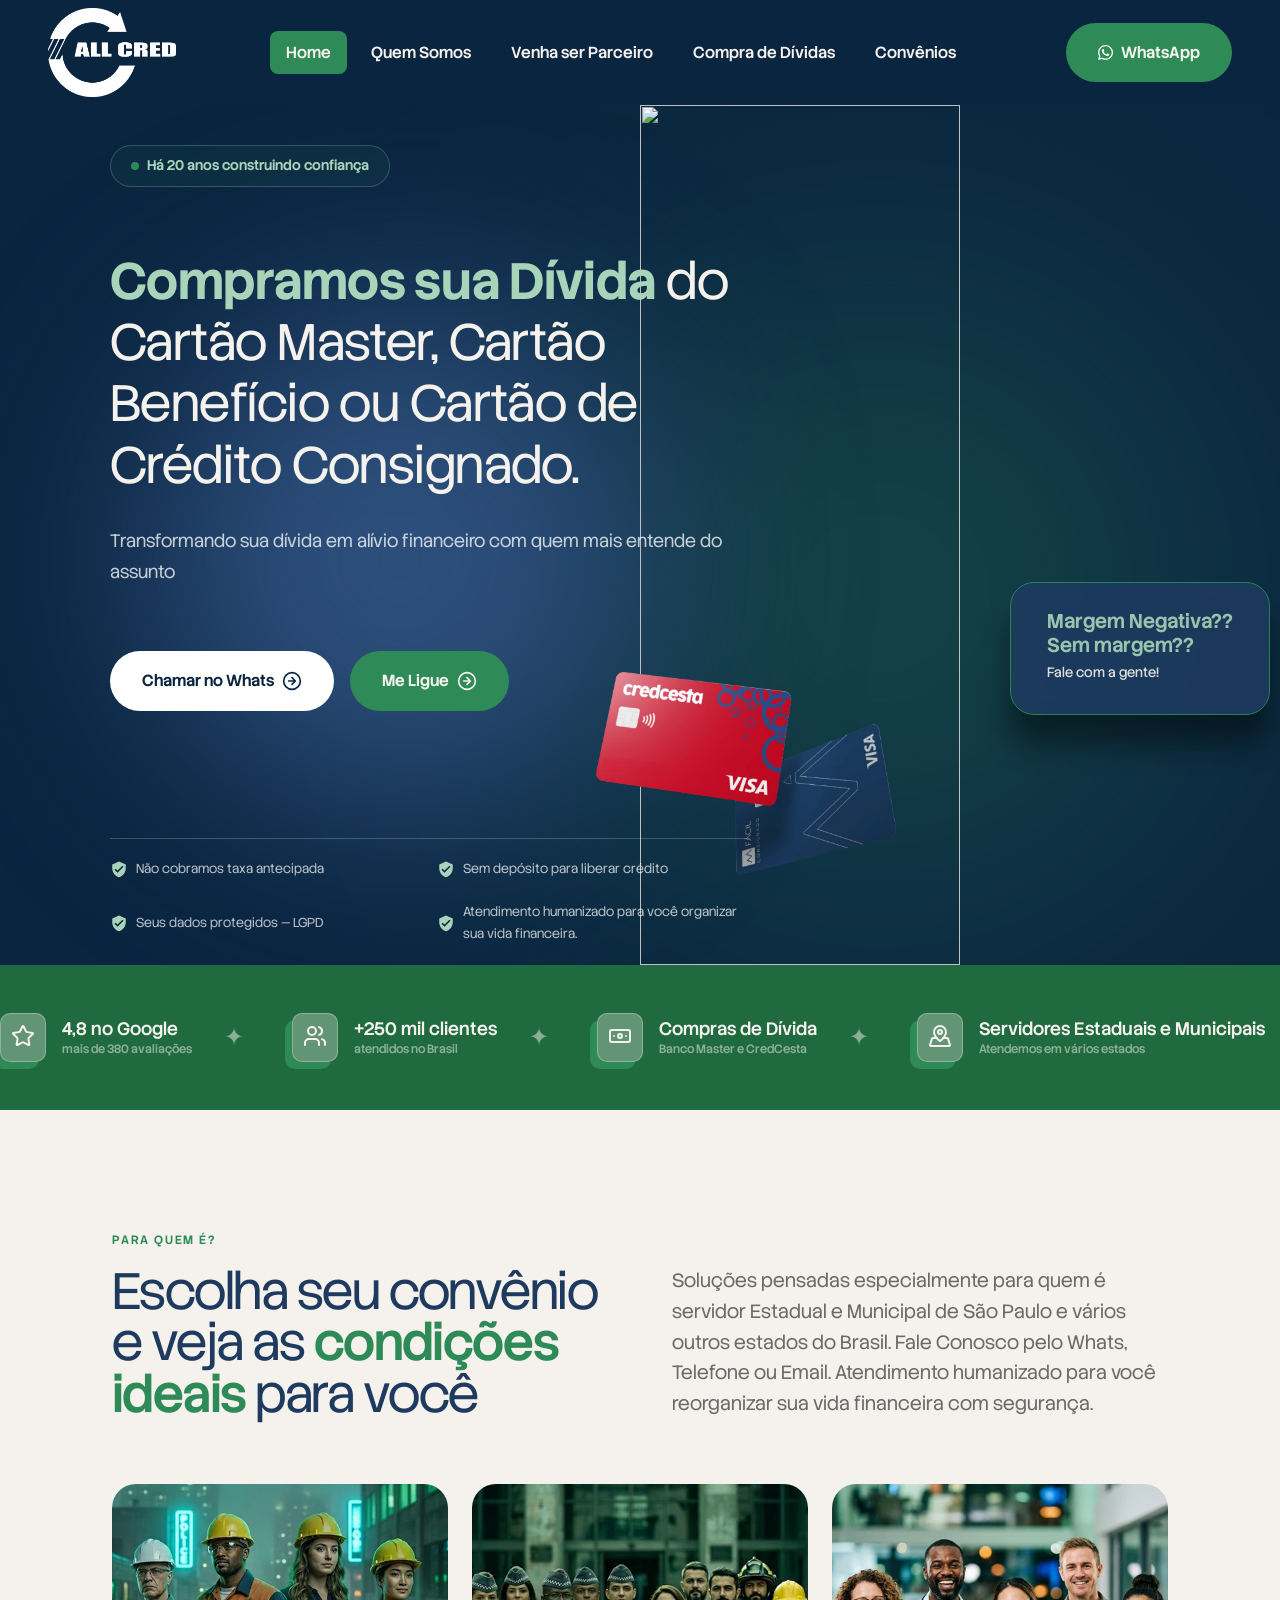
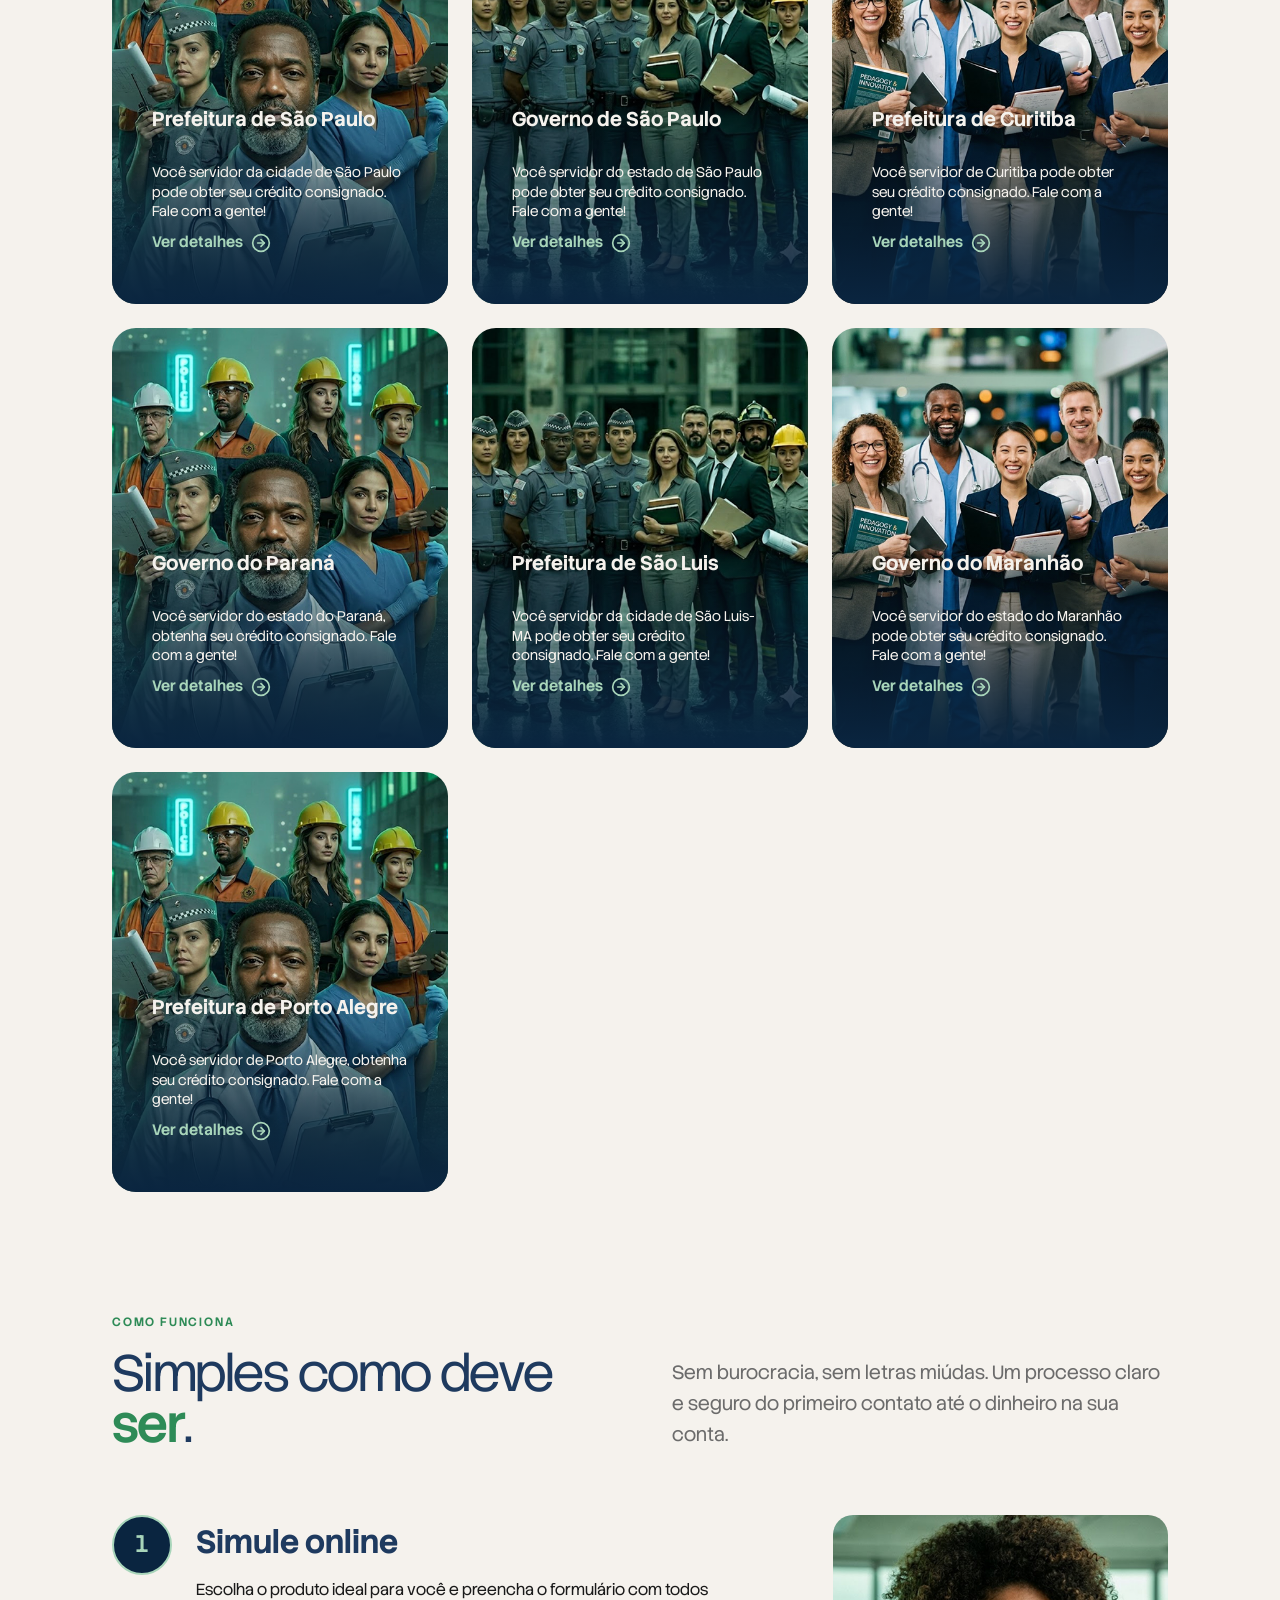
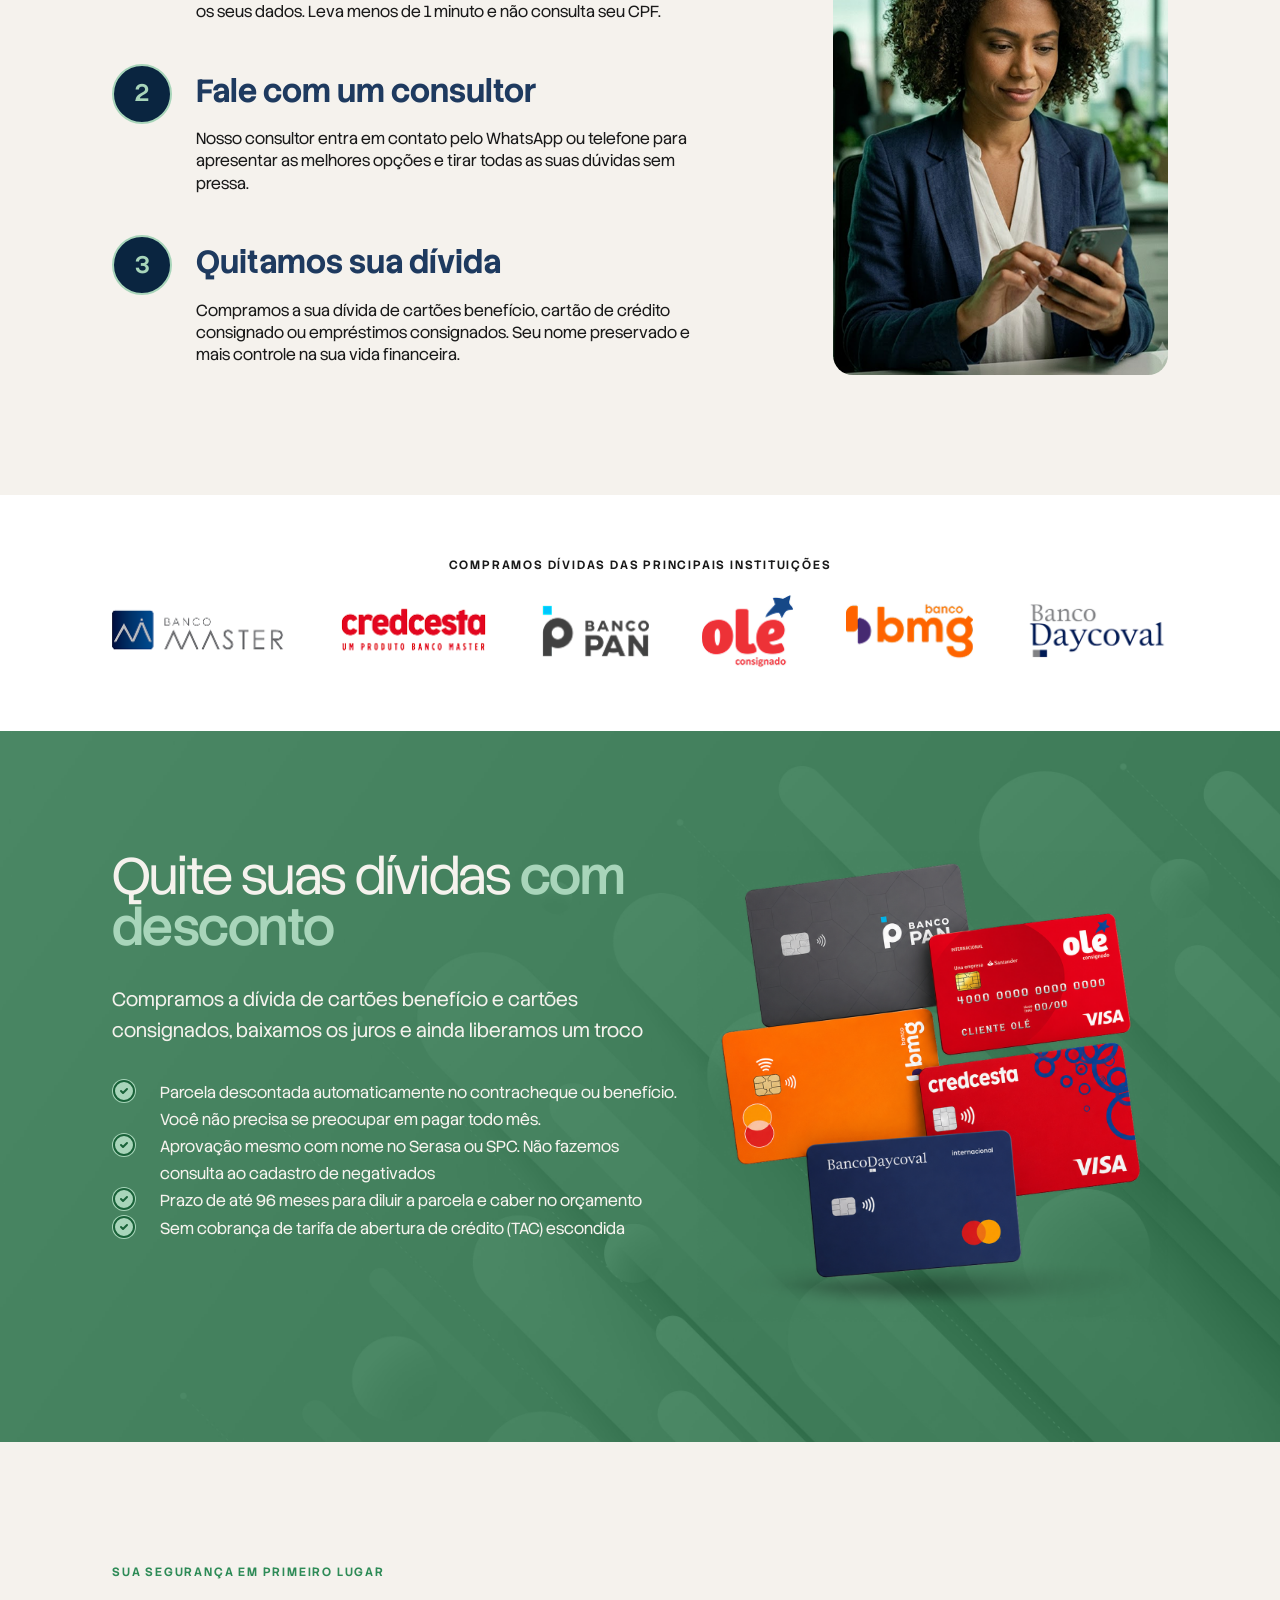
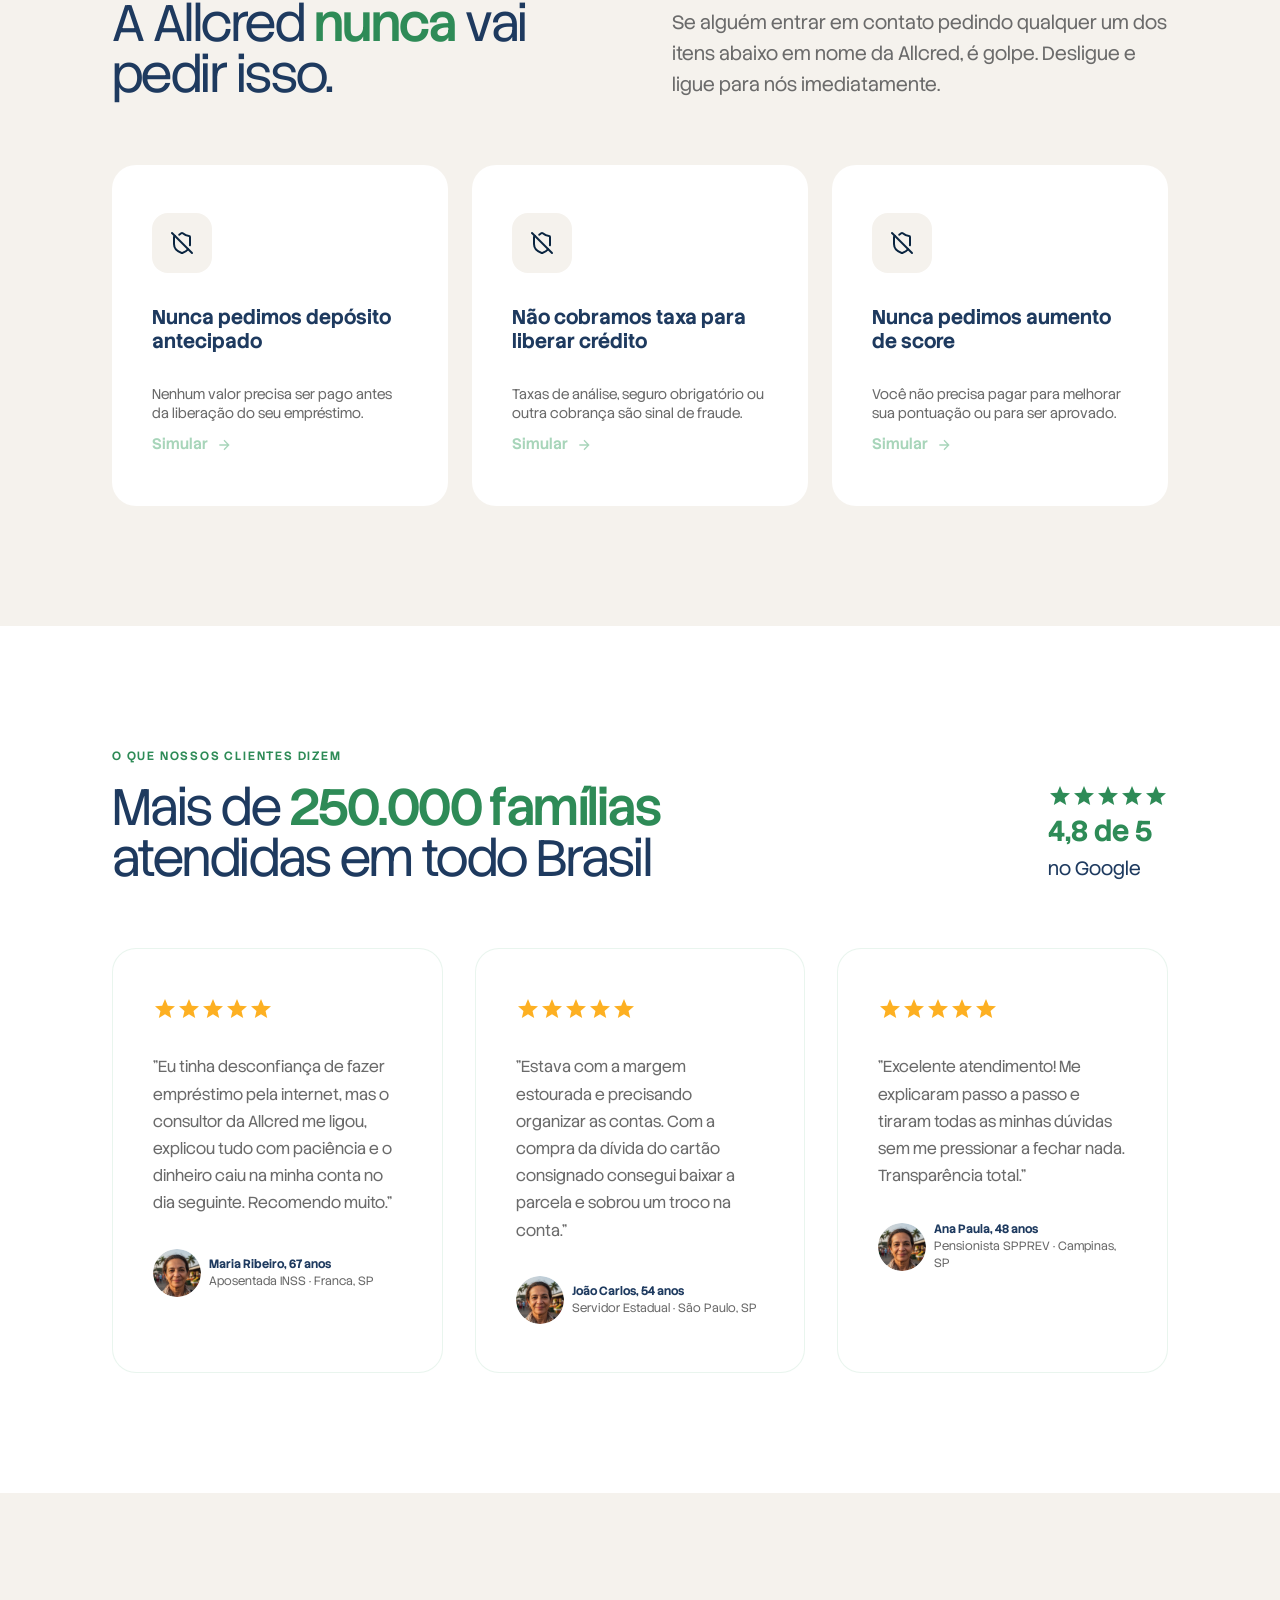
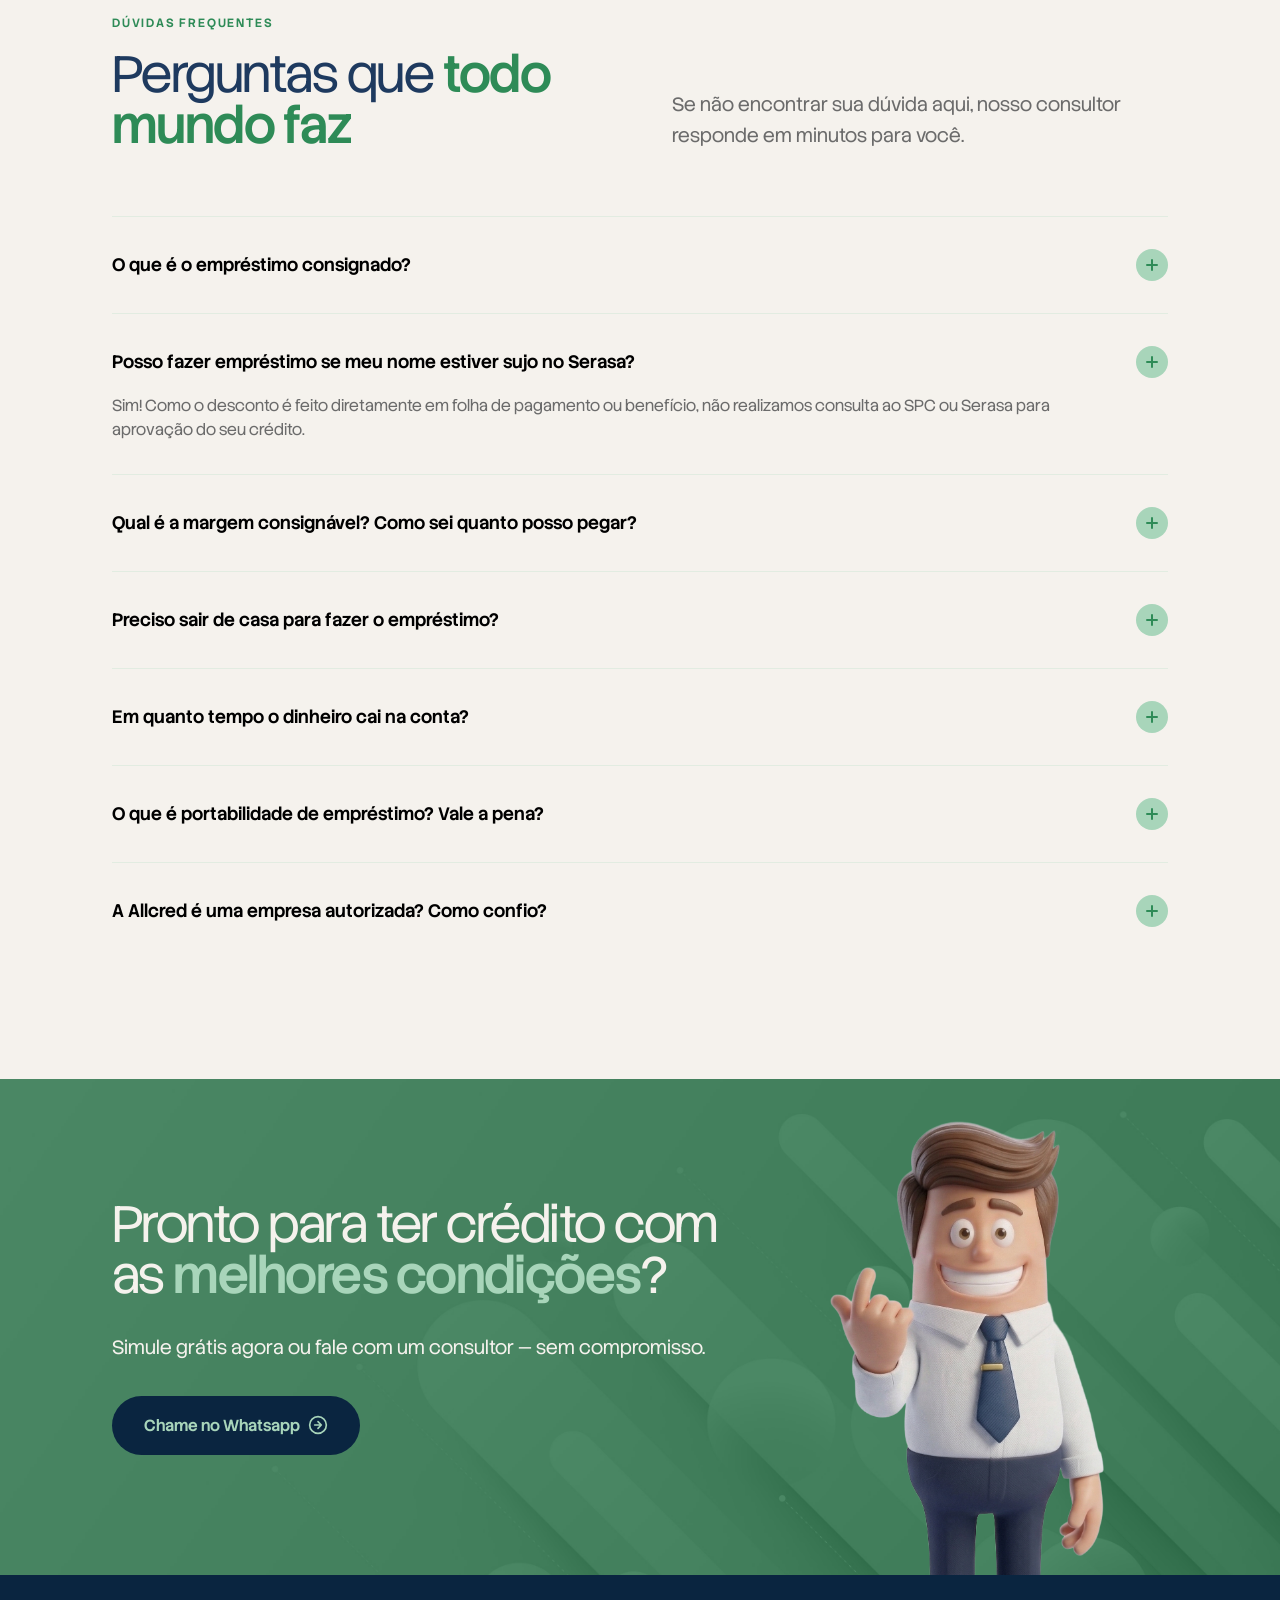
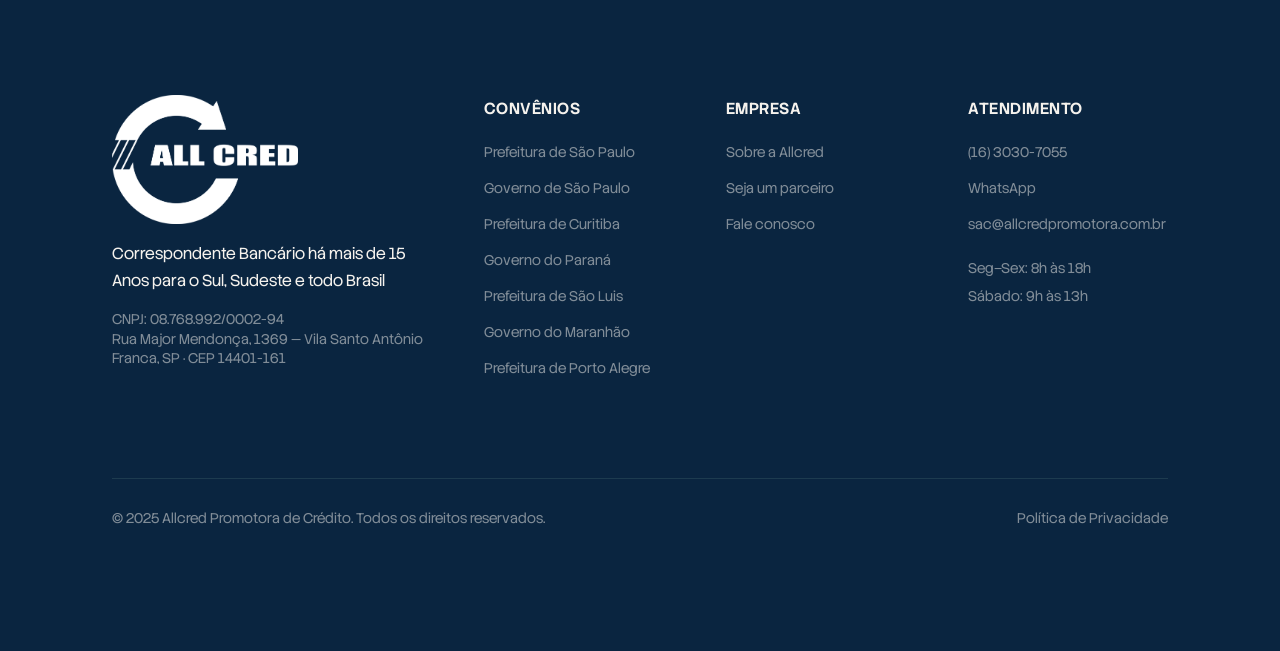
==== commit cc6fa5ca: "Parceiros" ====
--- a/index.html
+++ b/index.html
@@ -97,7 +97,8 @@
 				</div>
 
 				<div class="hero-cta-group">
-					<a href="https://wa.me/" class="btn btn-white" target="_blank" rel="noopener">
+					<a href="https://wa.me//5516981921371?text=Quero%20saber%20mais" class="btn btn-white"
+						target="_blank" rel="noopener">
 						Chamar no Whats
 						<svg width="20" height="20" viewBox="0 0 24 24" fill="none" stroke="currentColor"
 							stroke-width="2">
@@ -326,7 +327,7 @@
 	</section>
 
 	<!-- PROCESS -->
-	<section id="processo" class="process">
+	<section id="processo">
 		<div class="container">
 			<div class="section-header">
 				<div>
@@ -869,7 +870,8 @@
 			<div class="cta-text">
 				<h3 class="section-title cream">Pronto para ter crédito com as <em>melhores condições</em>?</h3>
 				<p class="section-desc cream">Simule grátis agora ou fale com um consultor — sem compromisso.</p>
-				<a href="https://wa.me/" class="btn btn-blue" target="_blank" rel="noopener">
+				<a href="https://wa.me//5516981921371?text=Quero%20saber%20mais" class="btn btn-blue" target="_blank"
+					rel="noopener">
 					Chame no Whatsapp
 					<svg width="20" height="20" viewBox="0 0 24 24" fill="none" stroke="currentColor" stroke-width="2">
 						<circle cx="12" cy="12" r="10"></circle>
--- a/assets/css/global.css
+++ b/assets/css/global.css
@@ -1,7 +1,7 @@
 :root {
 	--blue-deep: #0A2540;
 	--blue-mid: #1E3A5F;
-	--blue-light: #2D4F7C;
+	--blue-light: #74a4e4;
 	--green-accent: #2E8B57;
 	--green-soft: #A8D5BA;
 	--green-dark: #1F6B3F;
@@ -84,7 +84,9 @@
 /* BACKGROUNDS */
 .dark-green-bg { background-color: var(--green-dark); }
 .green-bg { background-image: url(../images/bg-shapes.png); background-size: cover; background-color: var(--green-dark); }
+.green-soft-bg  { background-color: var(--green-soft); }
 .white-bg { background-color: var(--white); }
+.cream-bg { background-color: var(--cream); }
 .blue-bg { background-color: var(--blue-deep); color: var(--cream); }
 
 /* BUTTONS */
--- a/assets/css/style.css
+++ b/assets/css/style.css
@@ -7,11 +7,11 @@
 }
 
 #home .hero-content { height: 780px; }
-#about .hero-content { height: 700px; }
 
 .hero .container {
   height: 100%;
   position: unset;
+  display: block;
 }
 
 .hero-bg {
@@ -95,6 +95,7 @@
 .hero-content {
 	position: relative;
     width: 701px;
+    height: 515px;
     display: flex;
     flex-direction: column;
     gap: var(--size-64);
@@ -273,16 +274,20 @@
 section .container,
 footer .container {
 	max-width: var(--container);
-	margin: 0 auto;
-	position: relative;
+    margin: 0 auto;
+    position: relative;
+    display: flex;
+    flex-direction: column;
+    align-items: center;
+    gap: var(--size-64);
 }
 
 .section-header {
-	margin-bottom: var(--size-64);
 	display: grid;
-	grid-template-columns: repeat(auto-fit, minmax(250px, 1fr));
+	grid-template-columns: repeat(auto-fit, minmax(250px, auto));
 	gap: var(--size-64);
 	align-items: end;
+    width: 100%;
 }
 
 .section-tag {
@@ -308,6 +313,10 @@
 	font-weight: 500;
 }
 
+.section-title.cream em {
+	color: var(--green-soft);
+}
+
 .section-desc {
 	font-size: clamp(0.875rem, 1.5vw, 1.25rem);
 	line-height: 1.6;
@@ -323,7 +332,8 @@
 	gap: var(--size-24);
 }
 
-.section-list .icon {
+.section-list .icon,
+.list-table .icon {
 	width: var(--size-24);
 	height: var(--size-24);
 	background-color: var(--green-soft);
@@ -335,6 +345,7 @@
 	display: grid;
 	grid-template-columns: repeat(auto-fit, minmax(250px, 1fr));
 	gap: var(--size-24);
+    width: 100%;
 }
 
 .card {
@@ -439,10 +450,8 @@
 }
 
 .steps-container {
-  max-width: 1300px;
-  margin: 0 auto;
   display: grid;
-  grid-template-columns: 1.5fr 1fr;
+  grid-template-columns: repeat(auto-fit, minmax(250px, auto));
   gap: 20px;
   align-items: start;
 }
@@ -451,6 +460,12 @@
   display: flex;
   flex-direction: column;
   gap: 40px;
+}
+
+.steps-line {
+    display: flex;
+    flex-direction: row;
+    gap: 40px;
 }
 
 .step {
@@ -483,21 +498,18 @@
 }
 
 .step-title {
-  font-size: clamp(var(--size-24), 6vw, var(--size-32));
+  font-size: clamp(var(--size-24), 3vw, var(--size-32));
   font-weight: 800;
-  color: var(--text);
   margin-bottom: var(--size-10);
   transition: color 0.25s ease;
 }
 
-.step:hover .step-title {
-  color: var(--green-accent);
-}
+.step:hover .step-title { color: var(--green-accent); }
+.green-bg .step:hover .step-title { color: var(--green-soft); }
 
 .step-description {
-  font-size: clamp(var(--size-14), 100%, var(--size-16));
+  font-size: clamp(var(--size-14), 3vw, var(--size-16));
   line-height: 1.4;
-  color: var(--text);
   max-width: 520px;
 }
 
@@ -528,6 +540,51 @@
   display: block;
 }
 
+.steps-table {
+  display: grid;
+  list-style: none;
+  border-radius: var(--size-20);
+  overflow: hidden;
+}
+
+.grid-1 { grid-template-columns: 1fr; }
+.grid-2 { grid-template-columns: 1fr 1fr; }
+
+.steps-table li {
+    padding: var(--size-12) var(--size-24);
+    color: var(--green-dark);
+    font-size: clamp(14px, 3vw, 16px);
+    border-bottom: 1px solid var(--green-soft);
+}
+
+.steps-table li:nth-child(2n+1) {
+    font-weight: 700;
+}
+
+.process {
+    display: grid;
+    grid-template-columns: 2fr 1fr;
+    gap: var(--size-64);
+}
+
+.process .steps-table li { font-weight: 300; }
+.process .steps-table li:first-child { font-weight: 700; }
+
+.steps-line .step {
+    flex-direction: column;
+    flex: 1;
+    align-items: center;
+    border: none;
+}
+
+.steps-line .step-title {
+    font-size: var(--size-18);
+}
+
+.steps-line .step-content {
+    text-align: center;
+}
+
 /* ==================== BANKS ==================== */
 .banks {
 	background-color: var(--white);
@@ -562,10 +619,6 @@
 	gap: var(--size-32);
 }
 
-.creditcard .section-title em {
-	color: var(--green-soft);
-}
-
 /* ==================== REVIEWS ==================== */
 .stars-row {
 	display: flex;
@@ -675,6 +728,7 @@
 	display: flex;
 	flex-direction: column;
 	gap: var(--size-32);
+    align-self: flex-start;
 }
 .cta-text em {
 	color: var(--green-soft);
@@ -738,3 +792,49 @@
     color: var(--green-soft);
 }
 
+/* ==================== DIFERENCIAIS ==================== */
+.responsability {
+    display: flex;
+    gap: var(--size-60);
+}
+
+.list-table {
+  display: grid;
+  list-style: none;
+  border-radius: var(--size-20);
+  overflow: hidden;
+  border: 1px solid;
+  height: fit-content;
+}
+
+.list-table > li {
+  padding: var(--size-12) var(--size-24);
+  font-size: clamp(14px, 3vw, 16px);
+  display: flex;
+  gap: var(--size-18);
+}
+
+.list-table > li:first-child {
+  font-weight: 700;
+  text-align: center;
+}
+
+.list-table.green > li:first-child {
+    background-color: var(--green-accent);
+    color: var(--green-soft);
+}
+
+.list-table.blue > li:first-child {
+    background-color: var(--blue-deep);
+    color: var(--cream);
+}
+
+
+.list-table.green { border-color: var(--green-accent); }
+.list-table.blue { border-color: var(--blue-mid); }
+
+.list-table.blue .icon {
+    background-color: var(--blue-light);
+}
+
+
--- a/assets/css/footer.css
+++ b/assets/css/footer.css
@@ -54,6 +54,7 @@
     align-items: center;
     font-size: 14px;
     opacity: 0.5;
+    width: 100%;
 }
 
 .footer-legal-links {
--- a/assets/css/mobile.css
+++ b/assets/css/mobile.css
@@ -65,6 +65,7 @@
 	}
 	.hero-content { 
 		width: 100%;
+		height: 700px;
 		gap: var(--size-24); 
 	}
 	.hero-heading { 
@@ -130,7 +131,7 @@
 	    height: 44px;
 	    font-size: var(--size-18);
   	}
-
+	
 	.creditcard .container {
 		grid-template-columns: 1fr;
 	}
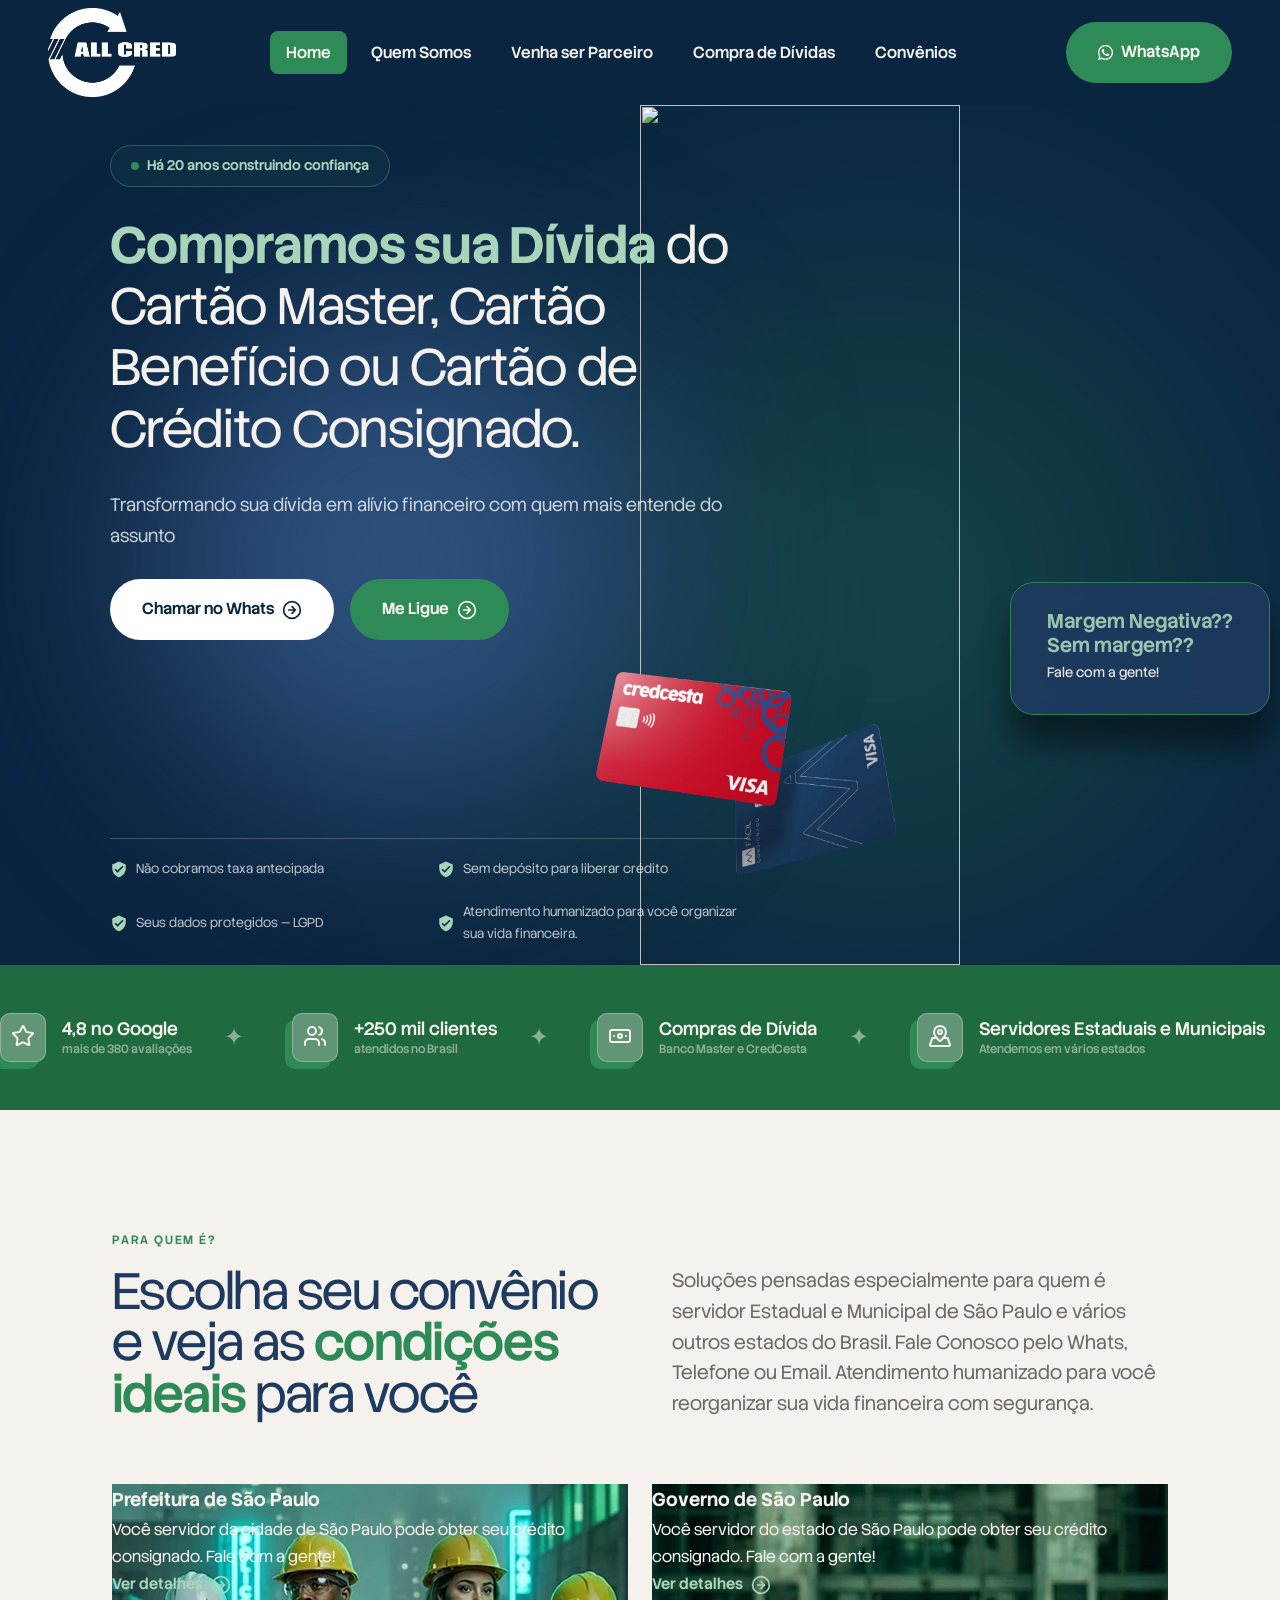
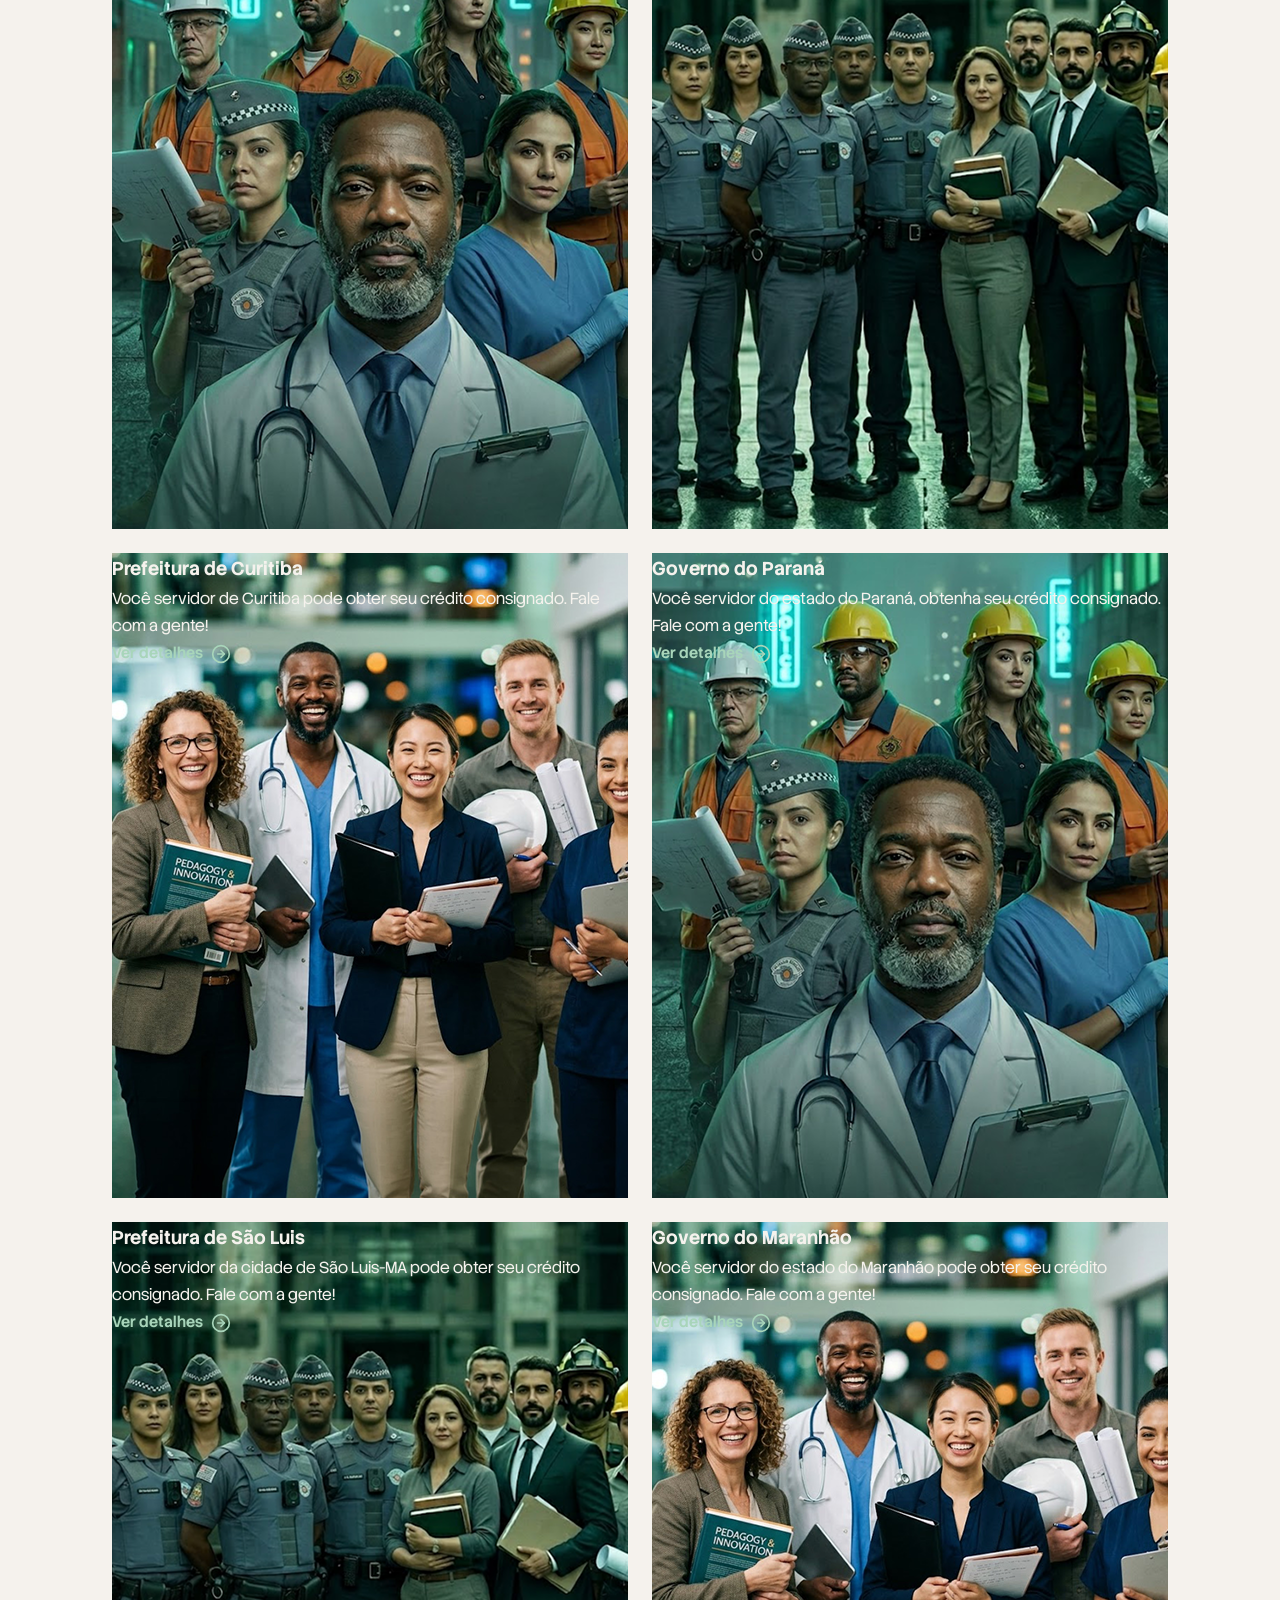
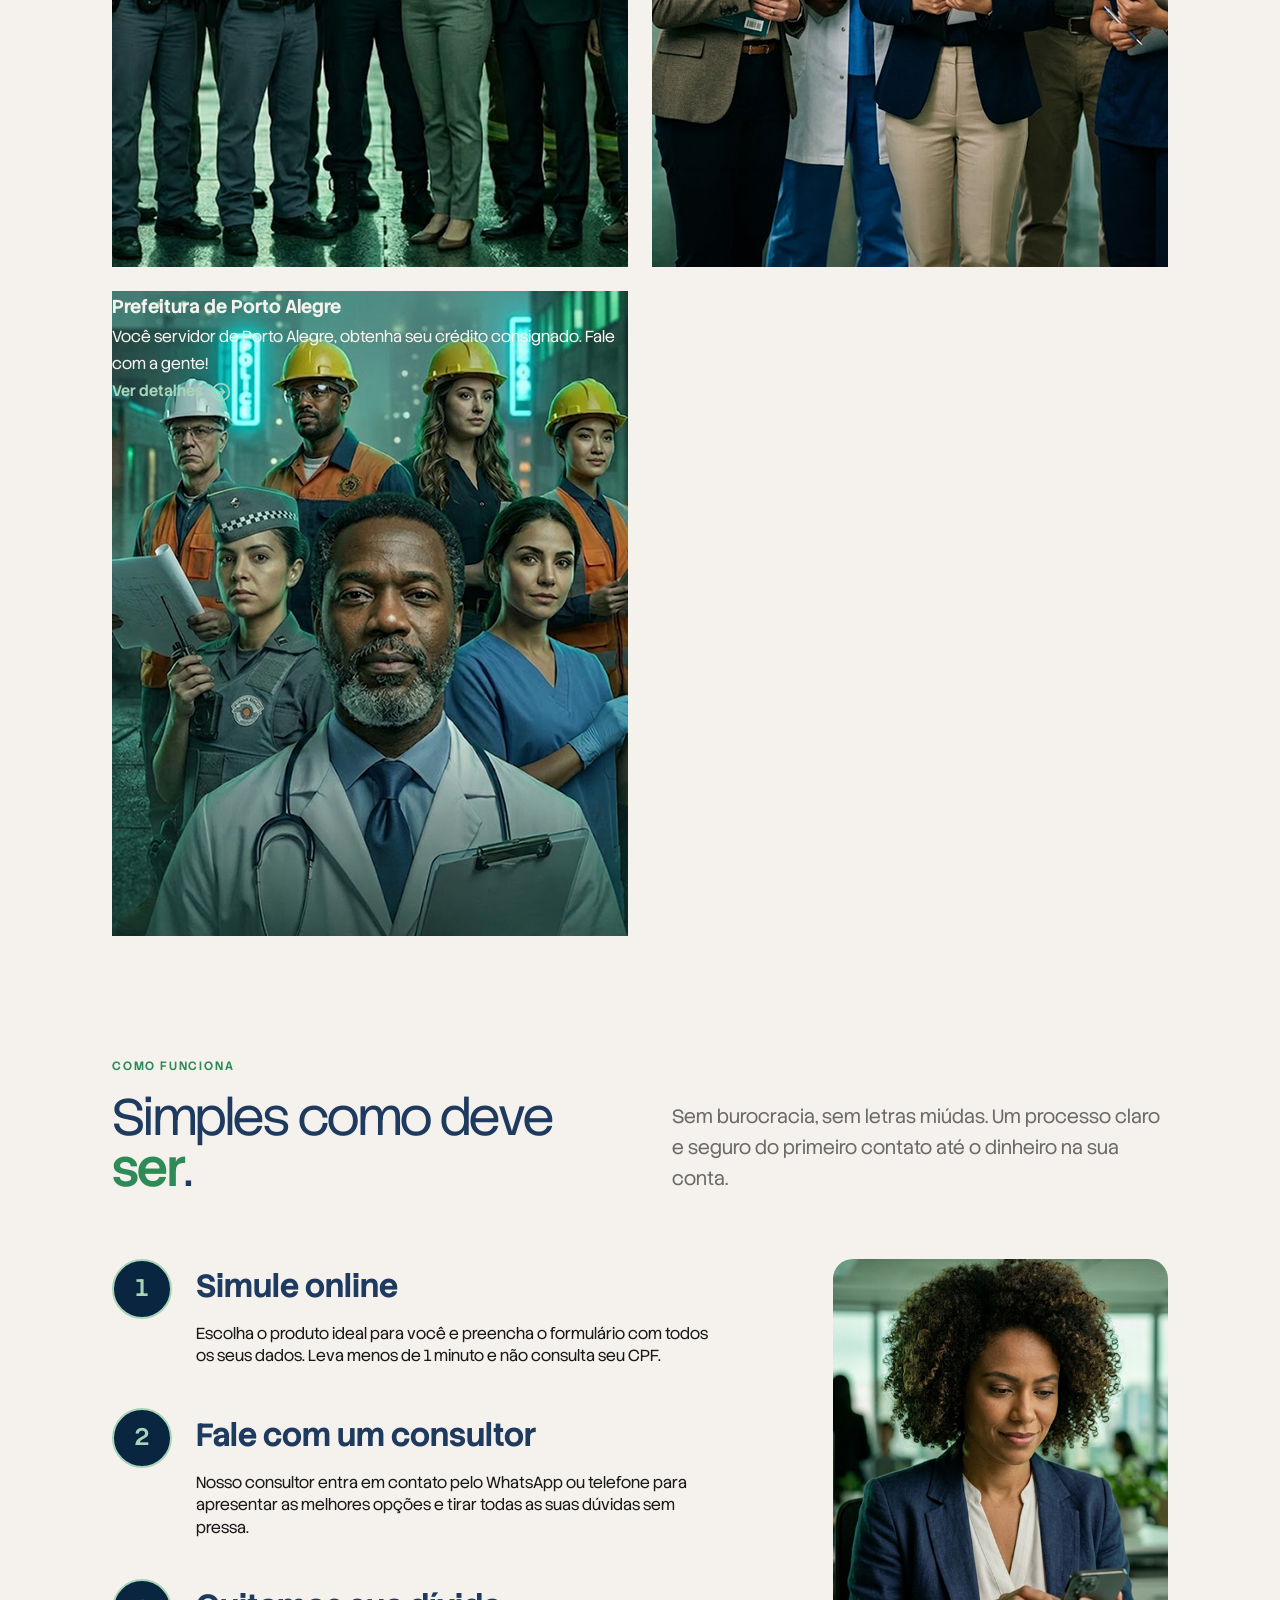
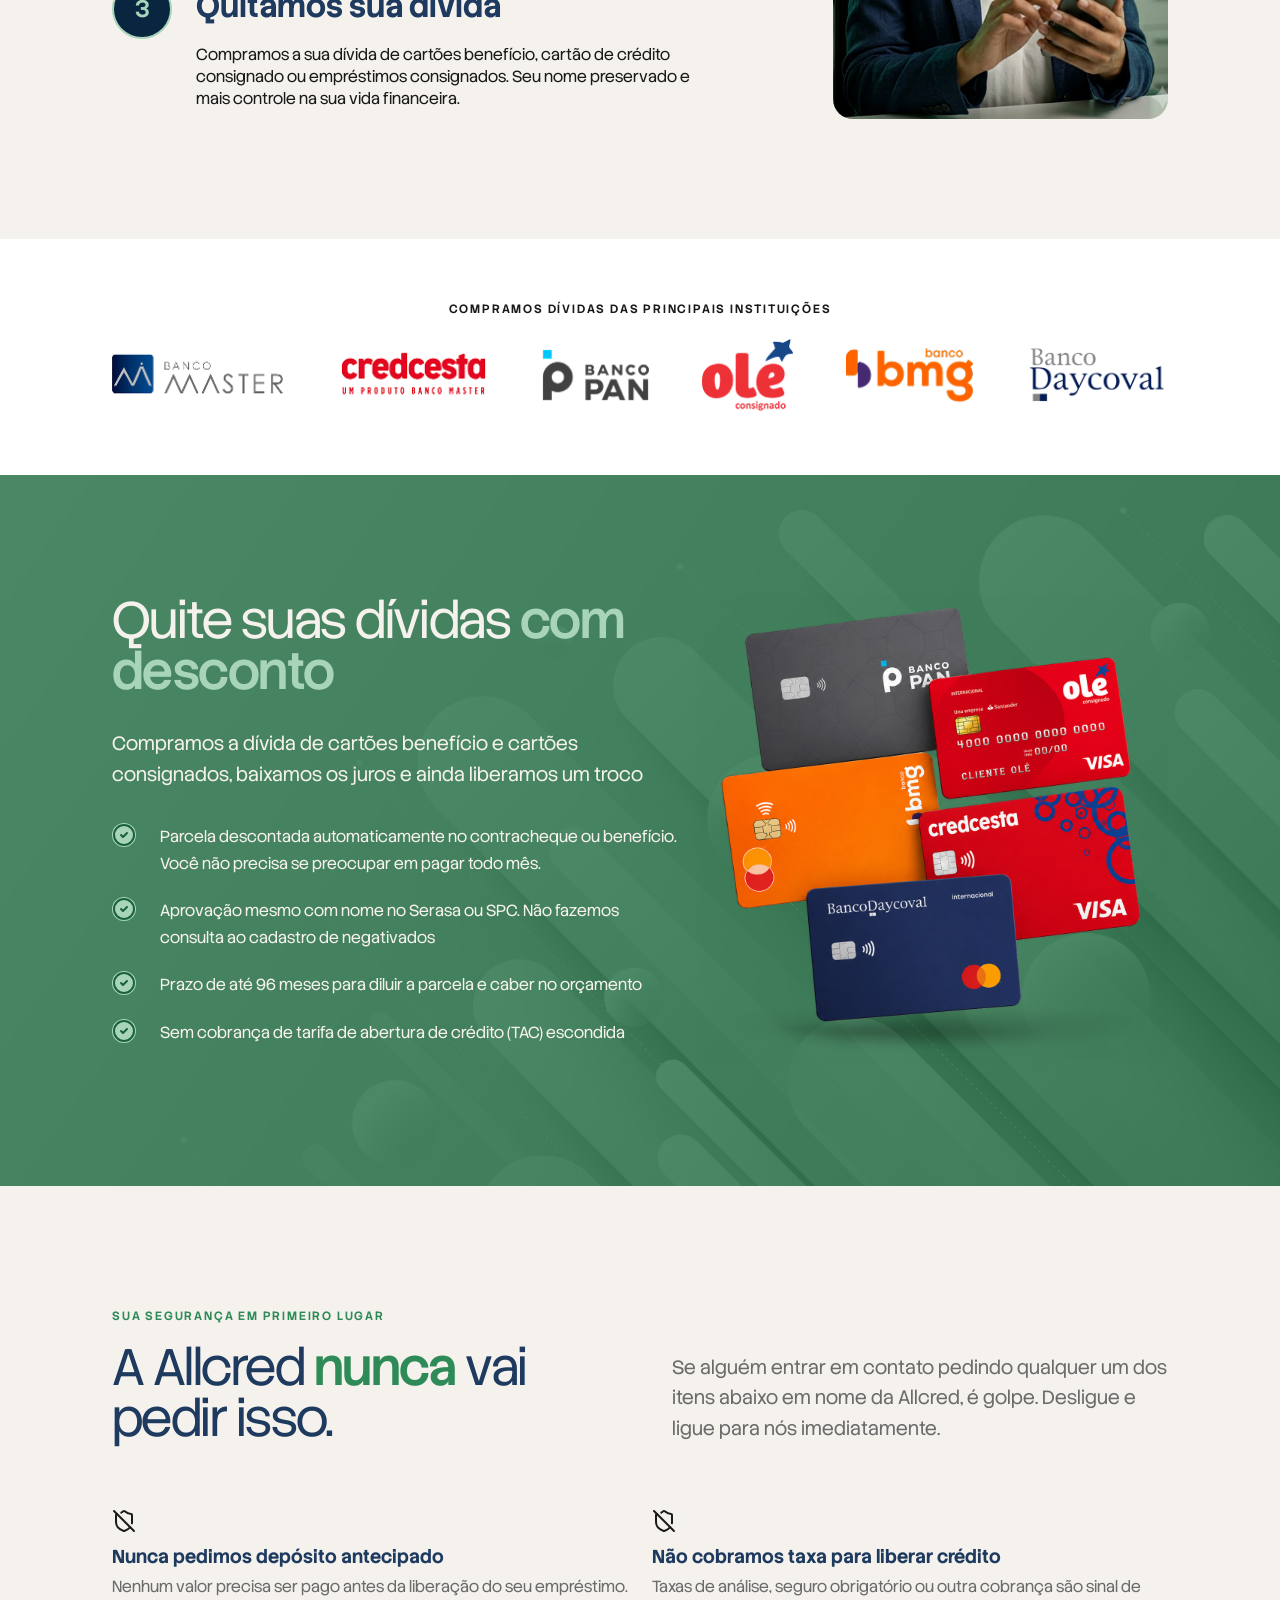
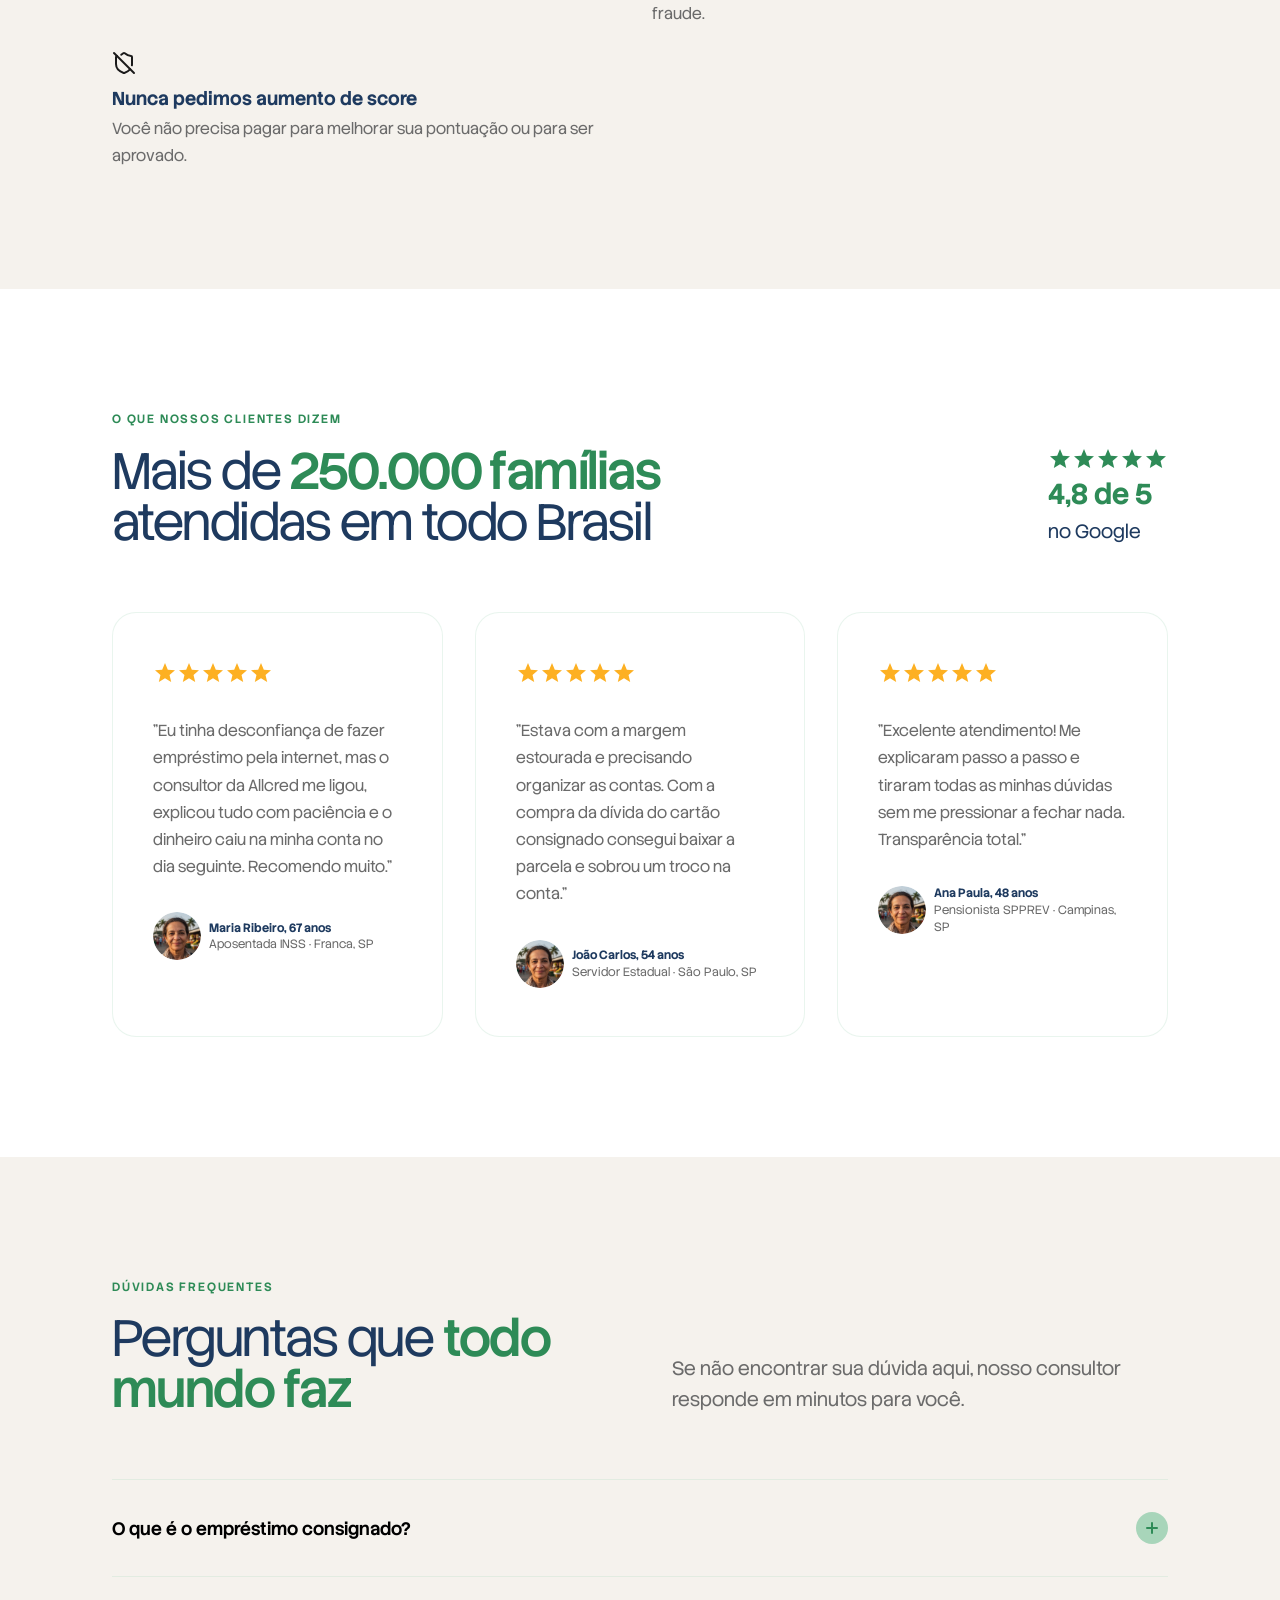
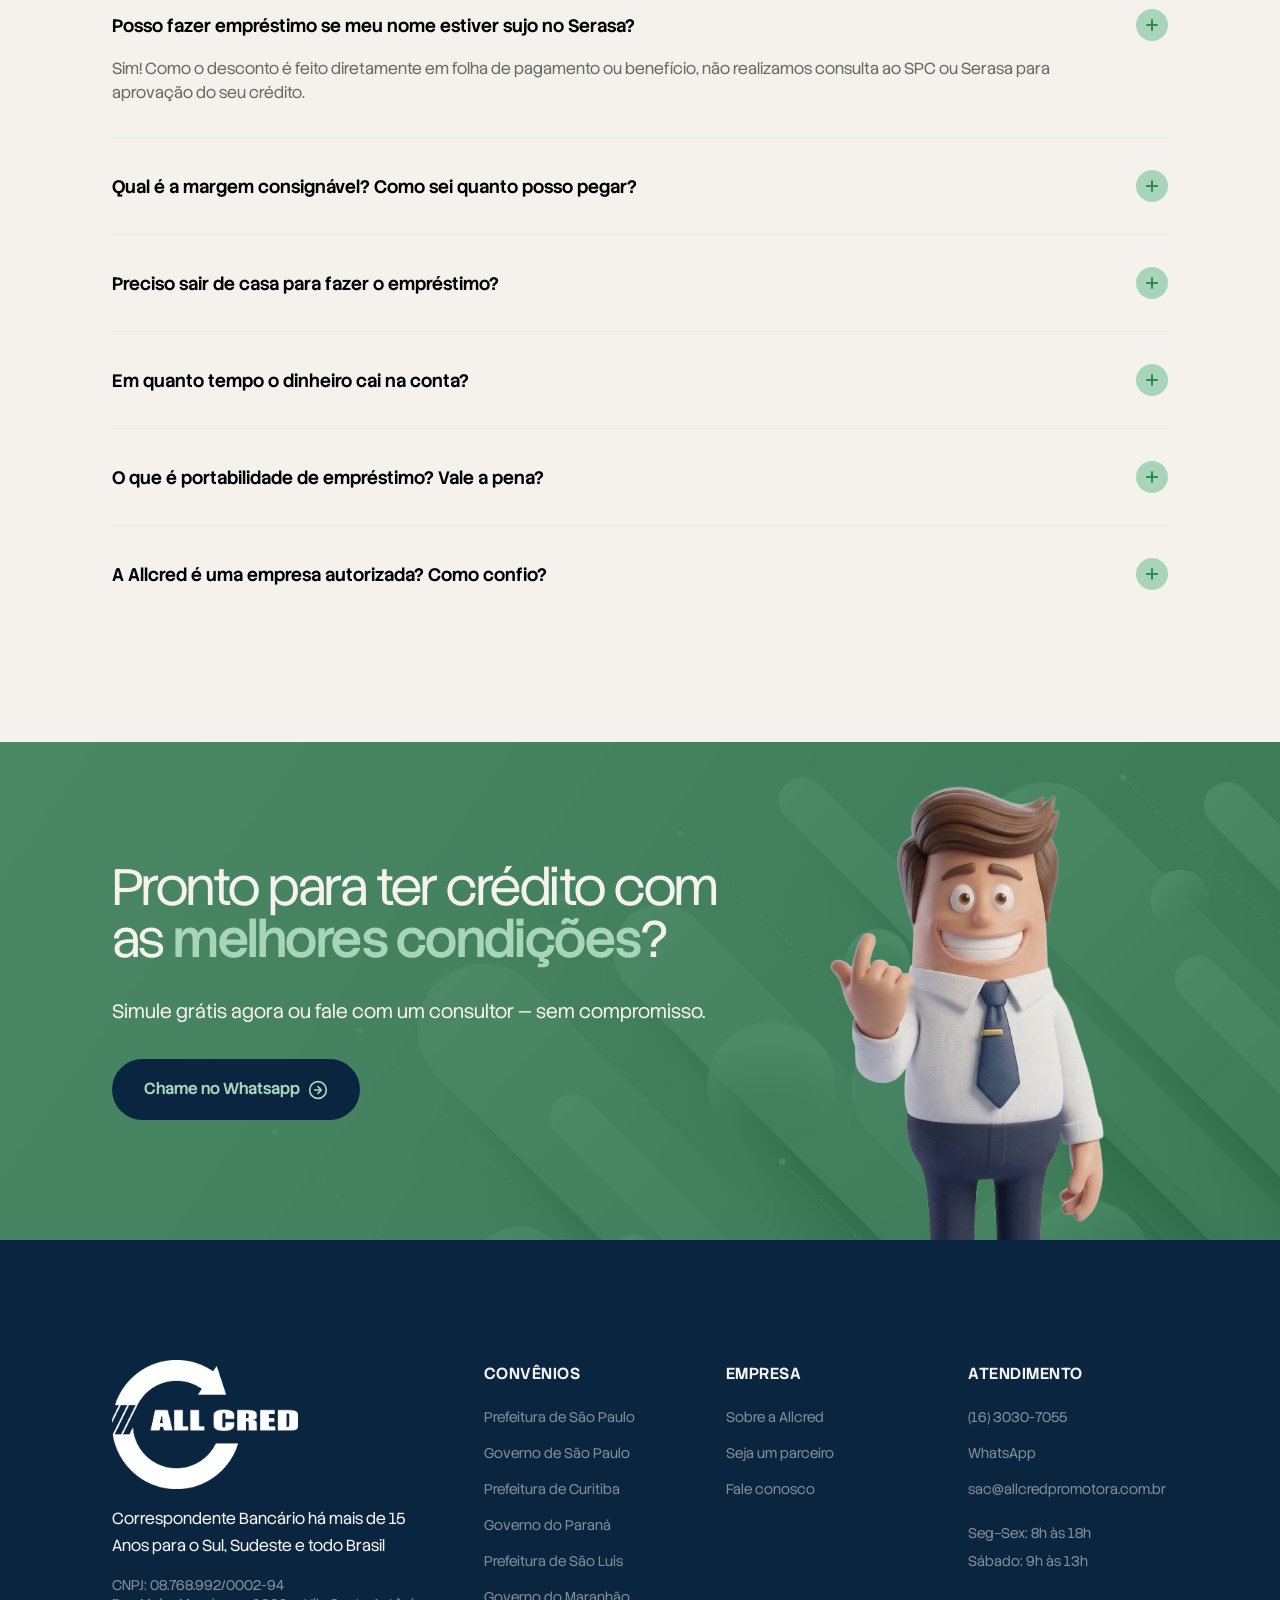
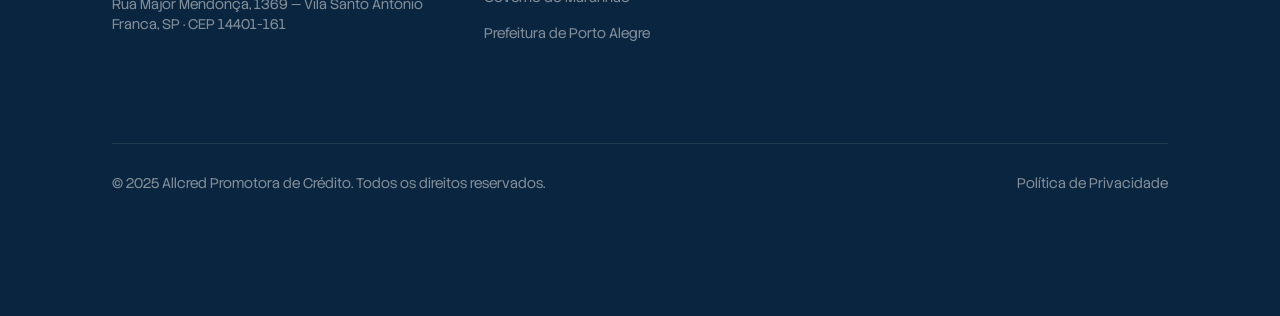
==== commit bf72d707: "Compra de Dívidas e Me ligue" ====
--- a/index.html
+++ b/index.html
@@ -10,6 +10,7 @@
 	<link rel="stylesheet" href="./assets/css/style.css" />
 	<link rel="stylesheet" href="./assets/css/header.css" />
 	<link rel="stylesheet" href="./assets/css/footer.css" />
+	<link rel="stylesheet" href="./assets/css/modal-me-ligue.css" />
 	<link rel="stylesheet" href="./assets/css/mobile.css" />
 
 	<!-- FONTS -->
@@ -20,6 +21,8 @@
 	<!-- COMPONENTS -->
 	<script type="module" src="./components/header.js"></script>
 	<script type="module" src="./components/footer.js"></script>
+	<script type="module" src="./components/feature-card.js"></script>
+	<script type="module" src="./components/modal-me-ligue.js"></script>
 </head>
 
 <body>
@@ -106,14 +109,15 @@
 							<path d="M12 8l4 4-4 4M8 12h8" stroke-linecap="round" stroke-linejoin="round"></path>
 						</svg>
 					</a>
-					<a href="#contato" class="btn btn-green">
-						Me Ligue
+					<button type="button" class="btn btn btn-green" id="btn-me-ligue">
+						<span>Me Ligue</span>
 						<svg width="20" height="20" viewBox="0 0 24 24" fill="none" stroke="currentColor"
 							stroke-width="2">
 							<circle cx="12" cy="12" r="10"></circle>
 							<path d="M12 8l4 4-4 4M8 12h8" stroke-linecap="round" stroke-linejoin="round"></path>
 						</svg>
-					</a>
+
+					</button>
 				</div>
 
 			</div>
@@ -478,67 +482,12 @@
 					é golpe. Desligue e ligue para nós imediatamente.</p>
 			</div>
 			<div class="cards-grid">
-				<div class="card">
-					<div class="card-icon">
-						<svg xmlns="http://www.w3.org/2000/svg" width="24" height="24" viewBox="0 0 24 24" fill="none"
-							stroke="currentColor" stroke-width="2" stroke-linecap="round" stroke-linejoin="round"
-							class="lucide lucide-shield-off-icon lucide-shield-off">
-							<path d="m2 2 20 20" />
-							<path
-								d="M5 5a1 1 0 0 0-1 1v7c0 5 3.5 7.5 7.67 8.94a1 1 0 0 0 .67.01c2.35-.82 4.48-1.97 5.9-3.71" />
-							<path
-								d="M9.309 3.652A12.252 12.252 0 0 0 11.24 2.28a1.17 1.17 0 0 1 1.52 0C14.51 3.81 17 5 19 5a1 1 0 0 1 1 1v7a9.784 9.784 0 0 1-.08 1.264" />
-						</svg>
-					</div>
-					<h3 class="blue">Nunca pedimos depósito antecipado</h3>
-					<p class="service-desc muted">Nenhum valor precisa ser pago antes da liberação do seu empréstimo.
-					</p>
-					<a href="#contato" class="service-link">Simular <svg width="16" height="16" fill="none"
-							stroke="currentColor" stroke-width="2" viewBox="0 0 24 24">
-							<path d="M5 12h14M12 5l7 7-7 7"></path>
-						</svg></a>
-				</div>
-				<div class="card">
-					<div class="card-icon">
-						<svg xmlns="http://www.w3.org/2000/svg" width="24" height="24" viewBox="0 0 24 24" fill="none"
-							stroke="currentColor" stroke-width="2" stroke-linecap="round" stroke-linejoin="round"
-							class="lucide lucide-shield-off-icon lucide-shield-off">
-							<path d="m2 2 20 20" />
-							<path
-								d="M5 5a1 1 0 0 0-1 1v7c0 5 3.5 7.5 7.67 8.94a1 1 0 0 0 .67.01c2.35-.82 4.48-1.97 5.9-3.71" />
-							<path
-								d="M9.309 3.652A12.252 12.252 0 0 0 11.24 2.28a1.17 1.17 0 0 1 1.52 0C14.51 3.81 17 5 19 5a1 1 0 0 1 1 1v7a9.784 9.784 0 0 1-.08 1.264" />
-						</svg>
-					</div>
-					<h3 class="blue">Não cobramos taxa para liberar crédito</h3>
-					<p class="service-desc muted">Taxas de análise, seguro obrigatório ou outra cobrança são sinal de
-						fraude.
-					</p>
-					<a href="#contato" class="service-link">Simular <svg width="16" height="16" fill="none"
-							stroke="currentColor" stroke-width="2" viewBox="0 0 24 24">
-							<path d="M5 12h14M12 5l7 7-7 7"></path>
-						</svg></a>
-				</div>
-				<div class="card">
-					<div class="card-icon">
-						<svg xmlns="http://www.w3.org/2000/svg" width="24" height="24" viewBox="0 0 24 24" fill="none"
-							stroke="currentColor" stroke-width="2" stroke-linecap="round" stroke-linejoin="round"
-							class="lucide lucide-shield-off-icon lucide-shield-off">
-							<path d="m2 2 20 20" />
-							<path
-								d="M5 5a1 1 0 0 0-1 1v7c0 5 3.5 7.5 7.67 8.94a1 1 0 0 0 .67.01c2.35-.82 4.48-1.97 5.9-3.71" />
-							<path
-								d="M9.309 3.652A12.252 12.252 0 0 0 11.24 2.28a1.17 1.17 0 0 1 1.52 0C14.51 3.81 17 5 19 5a1 1 0 0 1 1 1v7a9.784 9.784 0 0 1-.08 1.264" />
-						</svg>
-					</div>
-					<h3 class="blue">Nunca pedimos aumento de score</h3>
-					<p class="service-desc muted">Você não precisa pagar para melhorar sua pontuação ou para ser
-						aprovado.</p>
-					<a href="#contato" class="service-link">Simular <svg width="16" height="16" fill="none"
-							stroke="currentColor" stroke-width="2" viewBox="0 0 24 24">
-							<path d="M5 12h14M12 5l7 7-7 7"></path>
-						</svg></a>
-				</div>
+				<feature-card icon="shield_off" title="Nunca pedimos depósito antecipado"
+					text="Nenhum valor precisa ser pago antes da liberação do seu empréstimo."></feature-card>
+				<feature-card icon="shield_off" title="Não cobramos taxa para liberar crédito" text="Taxas de análise, seguro obrigatório ou outra cobrança são sinal de
+						fraude."></feature-card>
+				<feature-card icon="shield_off" title="Nunca pedimos aumento de score" text="Você não precisa pagar para melhorar sua pontuação ou para ser
+						aprovado."></feature-card>
 			</div>
 		</div>
 	</section>
@@ -887,7 +836,71 @@
 
 	<ac-footer></ac-footer>
 
+	<!-- MODAL ME LIGUE -->
+	<div class="modal-overlay" id="modal-me-ligue" aria-hidden="true">
+		<div class="modal-container" role="dialog" aria-modal="true" aria-labelledby="modal-title">
+			<button type="button" class="modal-close" id="modal-close-btn" aria-label="Fechar modal">
+				<svg xmlns="http://www.w3.org/2000/svg" width="24" height="24" viewBox="0 0 24 24" fill="none"
+					stroke="currentColor" stroke-width="2" stroke-linecap="round" stroke-linejoin="round"
+					class="lucide lucide-x-icon lucide-x">
+					<path d="M18 6 6 18" />
+					<path d="m6 6 12 12" />
+				</svg>
+			</button>
+
+			<div class="modal-header">
+				<h3 id="modal-title" class="modal-heading">Deixe seus dados que entraremos em contato com você:</h3>
+			</div>
+
+			<form id="form-me-ligue" class="modal-form" action="https://formsubmit.co/sac@allcred.com.br" method="POST">
+				<input type="hidden" name="_subject" value="Solicitação de Contato - Me Ligue (Allcred)">
+				<input type="hidden" name="_captcha" value="false">
+
+				<div class="form-grid">
+					<div class="form-group">
+						<label for="input-nome">Nome:*</label>
+						<input type="text" id="input-nome" name="nome" placeholder="Seu nome completo" required>
+					</div>
+
+					<div class="form-group">
+						<label for="input-telefone">Telefone:*</label>
+						<input type="tel" id="input-telefone" name="telefone" placeholder="(00) 00000-0000"
+							maxlength="15" required>
+					</div>
+
+					<div class="form-group">
+						<label for="input-dia">Melhor dia:*</label>
+						<input type="text" id="input-dia" name="melhor_dia" placeholder="00/00/0000" maxlength="10"
+							required>
+					</div>
+
+					<div class="form-group">
+						<label for="input-horario">Horário:*</label>
+						<input type="text" id="input-horario" name="melhor_horario" placeholder="00:00" maxlength="5"
+							required>
+					</div>
+				</div>
+
+				<div class="form-actions">
+					<button type="submit" class="btn btn-blue">
+						<span>Enviar</span>
+						<svg xmlns="http://www.w3.org/2000/svg" width="24" height="24" viewBox="0 0 24 24" fill="none"
+							stroke="currentColor" stroke-width="2" stroke-linecap="round" stroke-linejoin="round"
+							class="lucide lucide-send-icon lucide-send">
+							<path
+								d="M14.536 21.686a.5.5 0 0 0 .937-.024l6.5-19a.496.496 0 0 0-.635-.635l-19 6.5a.5.5 0 0 0-.024.937l7.93 3.18a2 2 0 0 1 1.112 1.11z" />
+							<path d="m21.854 2.147-10.94 10.939" />
+						</svg>
+					</button>
+				</div>
+
+				<div id="form-feedback" class="form-feedback" style="display: none;"></div>
+			</form>
+		</div>
+	</div>
+
 	<script>
+
 		const mobileMenu = document.getElementById('mobile-menu');
 		function fecharMenu() {
 			mobileMenu.classList.remove('open');
--- a/assets/css/global.css
+++ b/assets/css/global.css
@@ -100,6 +100,7 @@
     gap: var(--size-8);
     transition: transform 0.2s ease, background-color 0.2s ease;
 	align-self: flex-start;
+	line-height: 1.8;
 }
 .btn-blue {
     background-color: var(--blue-deep);
@@ -114,3 +115,14 @@
     background-color: var(--green-accent);
     color: var(--cream);
 }
+
+/* ICONS */
+.box-icon {
+  width: 60px;
+  height: 60px;
+  border-radius: 16px;
+  display: flex;
+  align-items: center;
+  justify-content: center;
+  transition: all 0.5s;
+}
--- a/assets/css/style.css
+++ b/assets/css/style.css
@@ -1,5 +1,3 @@
-
-
 /* ==================== HERO ==================== */
 .hero {
     overflow: hidden;
@@ -95,10 +93,10 @@
 .hero-content {
 	position: relative;
     width: 701px;
-    height: 515px;
-    display: flex;
-    flex-direction: column;
-    gap: var(--size-64);
+    height: 570px;
+    display: flex;
+    flex-direction: column;
+    gap: var(--size-28);
     z-index: 99;
 }
 
@@ -330,6 +328,7 @@
 .section-list li {
 	display: flex;
 	gap: var(--size-24);
+    margin-bottom: var(--size-20);
 }
 
 .section-list .icon,
@@ -343,95 +342,15 @@
 /* ==================== CARDS ==================== */
 .cards-grid {
 	display: grid;
-	grid-template-columns: repeat(auto-fit, minmax(250px, 1fr));
+	grid-template-columns: repeat(auto-fit, minmax(350px, 1fr));
 	gap: var(--size-24);
     width: 100%;
-}
-
-.card {
-	background: var(--white);
-	background-size: cover;
-	background-repeat: no-repeat;
-	background-position: top;
-	border-radius: 24px;
-	transition: all 0.5s var(--ease);
-	position: relative;
-	overflow: hidden;
-	cursor: pointer;
-	display: flex;
-	flex-direction: column;
-	justify-content: flex-end ;
-	padding: 3rem 2.5rem;
-}
-
-.card::before {
-	content: '';
-	position: absolute;
-	bottom: 0;
-	left: 0;
-	width: 100%;
-	height: 100%;
-	opacity: 0;
-	background: linear-gradient(135deg, var(--blue-deep), var(--blue-mid));
-	transition: opacity 0.5s var(--ease);
-	z-index: 0;
 }
 
 .service::before {
 	height: 50%;
 	opacity: 1;
 	background: linear-gradient(to top, var(--blue-deep), rgba(10, 37, 64, 0));
-}
-
-.card>* {
-	position: relative;
-	z-index: 1;
-	transition: color 0.5s;
-}
-
-.card:hover {
-	transform: translateY(calc(var(--size-20) * -1));
-}
-
-.card:hover::before {
-  opacity: 1;
-}
-
-.card:hover .service-icon, 
-.card:hover h3, 
-.card:hover .service-desc {
-  color: var(--cream);
-}
-
-.card:hover .service-icon {
-  background: var(--green-accent);
-  color: var(--cream);
-}
-
-.card h3 {
-	font-size: var(--size-20);
-	line-height: 1.2;
-	margin-bottom: var(--size-32);
-}
-
-.card-icon {
-  width: 60px;
-  height: 60px;
-  border-radius: 16px;
-  background: var(--cream);
-  display: flex;
-  align-items: center;
-  justify-content: center;
-  margin-bottom: 2rem;
-  color: var(--blue-deep);
-  transition: all 0.5s;
-}
-
-.card p {
-	font-size: 0.875rem;
-	font-weight: 300;
-	line-height: 1.4;
-	margin-bottom: var(--size-8);
 }
 
 .service-link {
@@ -837,4 +756,49 @@
     background-color: var(--blue-light);
 }
 
-
+/* ==================== COMPARE ==================== */
+.compare {
+    display: grid; 
+    grid-template-columns: 1fr 64px 1fr; 
+    border-radius: var(--size-20);
+    overflow: hidden;
+    width: 100%;
+}
+.compare .white-bg,
+.compare .blue-bg {
+    padding: var(--size-40) var(--size-48);
+}
+.compare .separator {
+    padding: 0;
+}
+.compare ul {
+    display: flex; 
+    flex-direction: column; 
+    gap: var(--size-32);
+}
+.compare li {
+    font-size: var(--size-24); 
+    font-weight: 600; 
+    display: flex; 
+    align-items: center; 
+    gap: var(--size-32);
+}
+
+/* ==================== COMPARE ==================== */
+.advantadges {
+    display: grid;
+    grid-template-columns: repeat(auto-fit, minmax(220px, 1fr));
+    gap: var(--size-24);
+    width: 100%;
+}
+.advantadges .item {
+    display: flex;
+    flex-direction: column;
+    gap: var(--size-24);
+}
+.advantadges .item svg {
+    width: 70px;
+    height: 70px
+}
+.advantadges .item h3 { font-size: var(--size-24);}
+
--- a/assets/css/modal-me-ligue.css
+++ b/assets/css/modal-me-ligue.css
@@ -0,0 +1,137 @@
+/* ==========================================================================
+   MODAL ME LIGUE COMPONENT STYLES
+   ========================================================================== */
+.modal-overlay {
+  position: fixed;
+  top: 0;
+  left: 0;
+  width: 100vw;
+  height: 100vh;
+  background-color: rgba(10, 37, 64, 0.75);
+  backdrop-filter: blur(6px);
+  z-index: 9999;
+  display: flex;
+  align-items: center;
+  justify-content: center;
+  padding: var(--size-20);
+  opacity: 0;
+  visibility: hidden;
+  transition: opacity 0.3s ease, visibility 0.3s ease;
+}
+.modal-overlay.active {
+  opacity: 1;
+  visibility: visible;
+}
+.modal-container {
+  background-color: #F4F2EE;
+  border-radius: var(--radius-lg);
+  max-width: 620px;
+  width: 100%;
+  padding: 36px 40px;
+  position: relative;
+  box-shadow: 0 var(--size-20) 50px rgba(0, 0, 0, 0.35);
+  transform: translateY(var(--size-20)) scale(0.96);
+  transition: transform 0.3s ease;
+  border-radius: var(--size-20);
+}
+.modal-overlay.active .modal-container {
+  transform: translateY(0) scale(1);
+}
+.modal-close {
+  position: absolute;
+  top: 24px;
+  right: 24px;
+  background: transparent;
+  border: none;
+  color: var(--primary-dark);
+  cursor: pointer;
+  width: 36px;
+  height: 36px;
+  border-radius: 50%;
+  display: flex;
+  align-items: center;
+  justify-content: center;
+  transition: background-color var(--transition-fast);
+}
+.modal-close:hover {
+  background-color: rgba(10, 37, 64, 0.08);
+}
+.modal-header {
+  margin-bottom: 24px;
+  padding-right: 32px;
+}
+.modal-heading {
+  font-size: var(--size-20);
+  font-weight: 700;
+  color: var(--primary-dark);
+  line-height: 1.35;
+}
+.modal-form {
+  display: flex;
+  flex-direction: column;
+  gap: var(--size-20);
+}
+.form-grid {
+  display: grid;
+  grid-template-columns: 1fr 1fr;
+  gap: 16px var(--size-20);
+}
+.form-group {
+  display: flex;
+  flex-direction: column;
+  gap: 6px;
+}
+.form-group label {
+  font-size: 14px;
+  font-weight: 700;
+  color: var(--primary-dark);
+}
+.form-group input {
+  width: 100%;
+  padding: 12px 16px;
+  background-color: #ffffff;
+  border: 1px solid var(--gray-300);
+  border-radius: var(--radius-sm);
+  font-family: var(--font-body);
+  font-size: 15px;
+  color: var(--gray-900);
+  transition: border-color var(--transition-fast), box-shadow var(--transition-fast);
+  outline: none;
+}
+.form-group input::placeholder {
+  color: #98A2B3;
+}
+.form-group input:focus {
+  border-color: var(--secondary-pure);
+  box-shadow: 0 0 0 3px rgba(46, 139, 87, 0.2);
+}
+.form-actions {
+  display: flex;
+  justify-content: flex-end;
+  margin-top: 8px;
+}
+.form-feedback {
+  padding: 12px 16px;
+  border-radius: var(--radius-sm);
+  font-size: 14px;
+  font-weight: 500;
+  text-align: center;
+}
+.form-feedback.success {
+  background-color: rgba(46, 139, 87, 0.15);
+  color: var(--secondary-dark);
+  border: 1px solid var(--secondary-pure);
+}
+.form-feedback.error {
+  background-color: rgba(217, 45, 32, 0.1);
+  color: #B42318;
+  border: 1px solid #FECDCA;
+}
+@media (max-width: 600px) {
+  .form-grid {
+    grid-template-columns: 1fr;
+  }
+  .modal-container {
+    padding: 28px var(--size-20);
+  }
+}
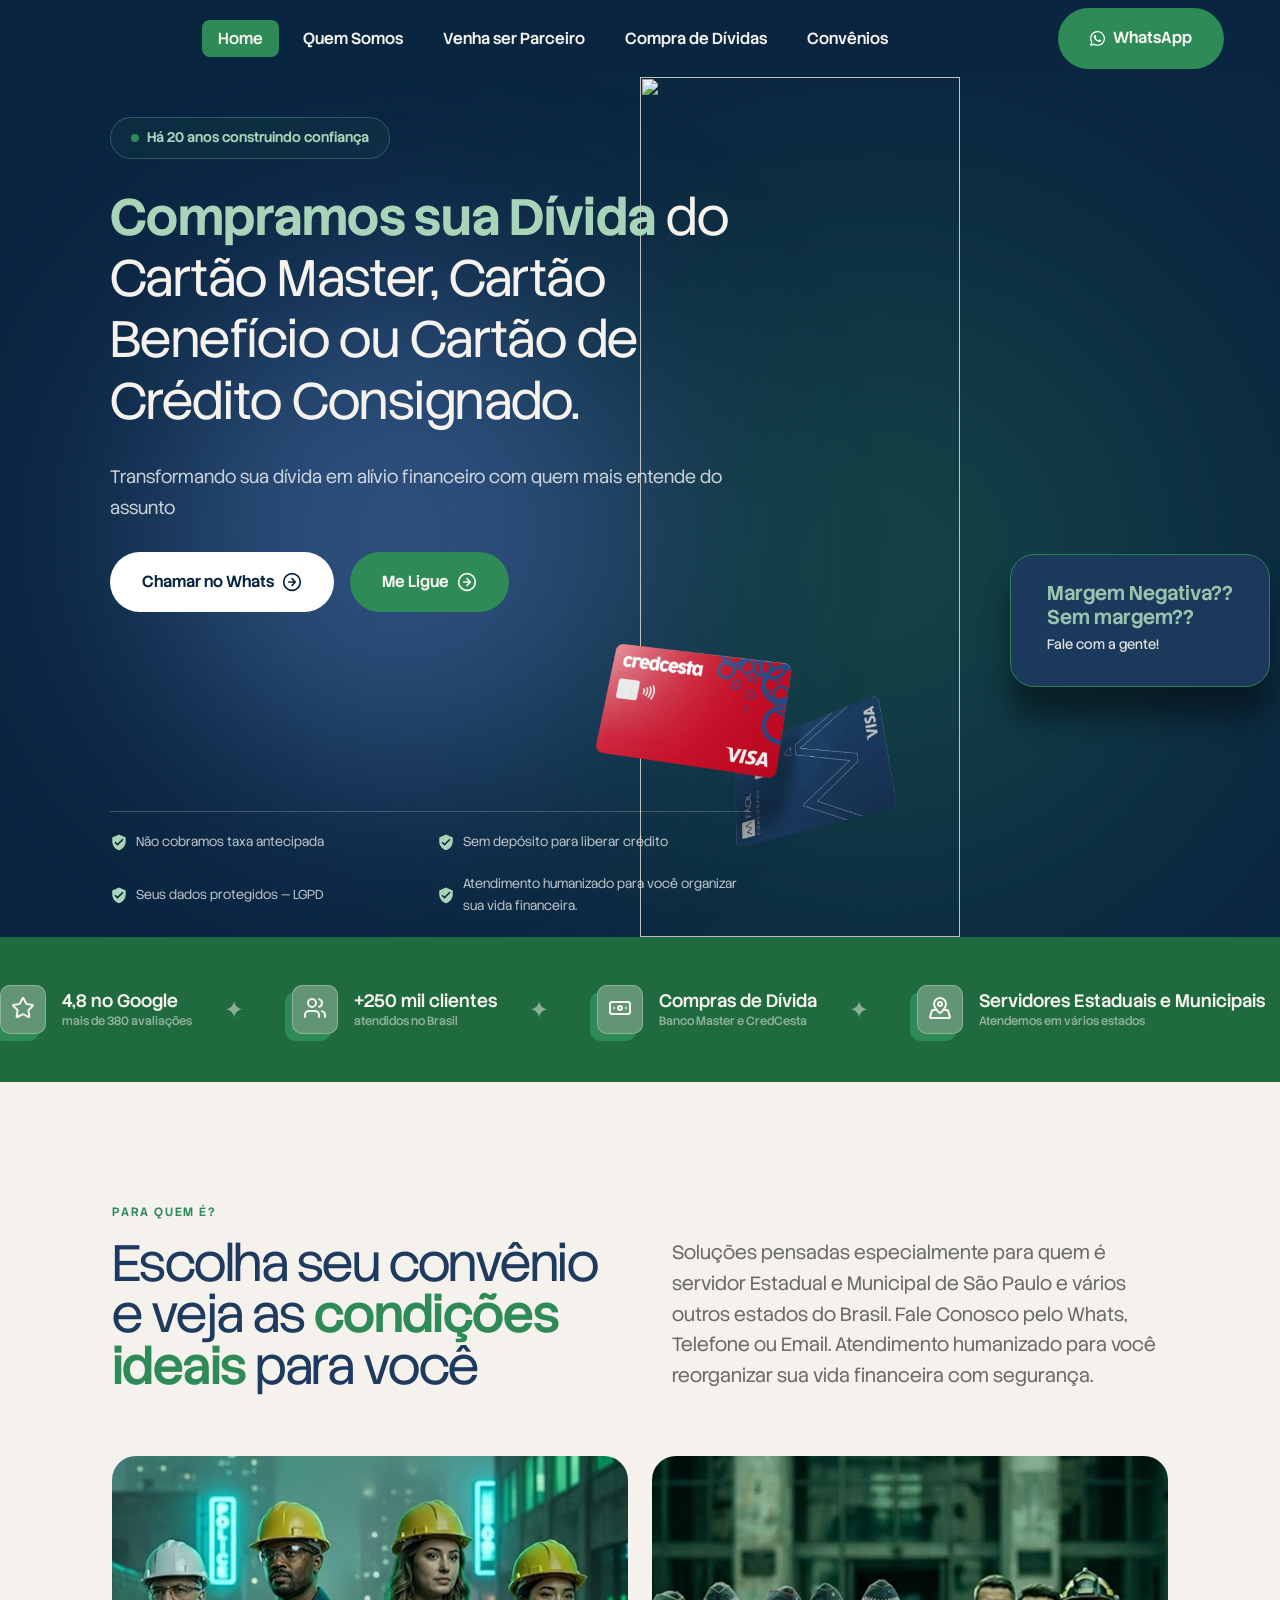
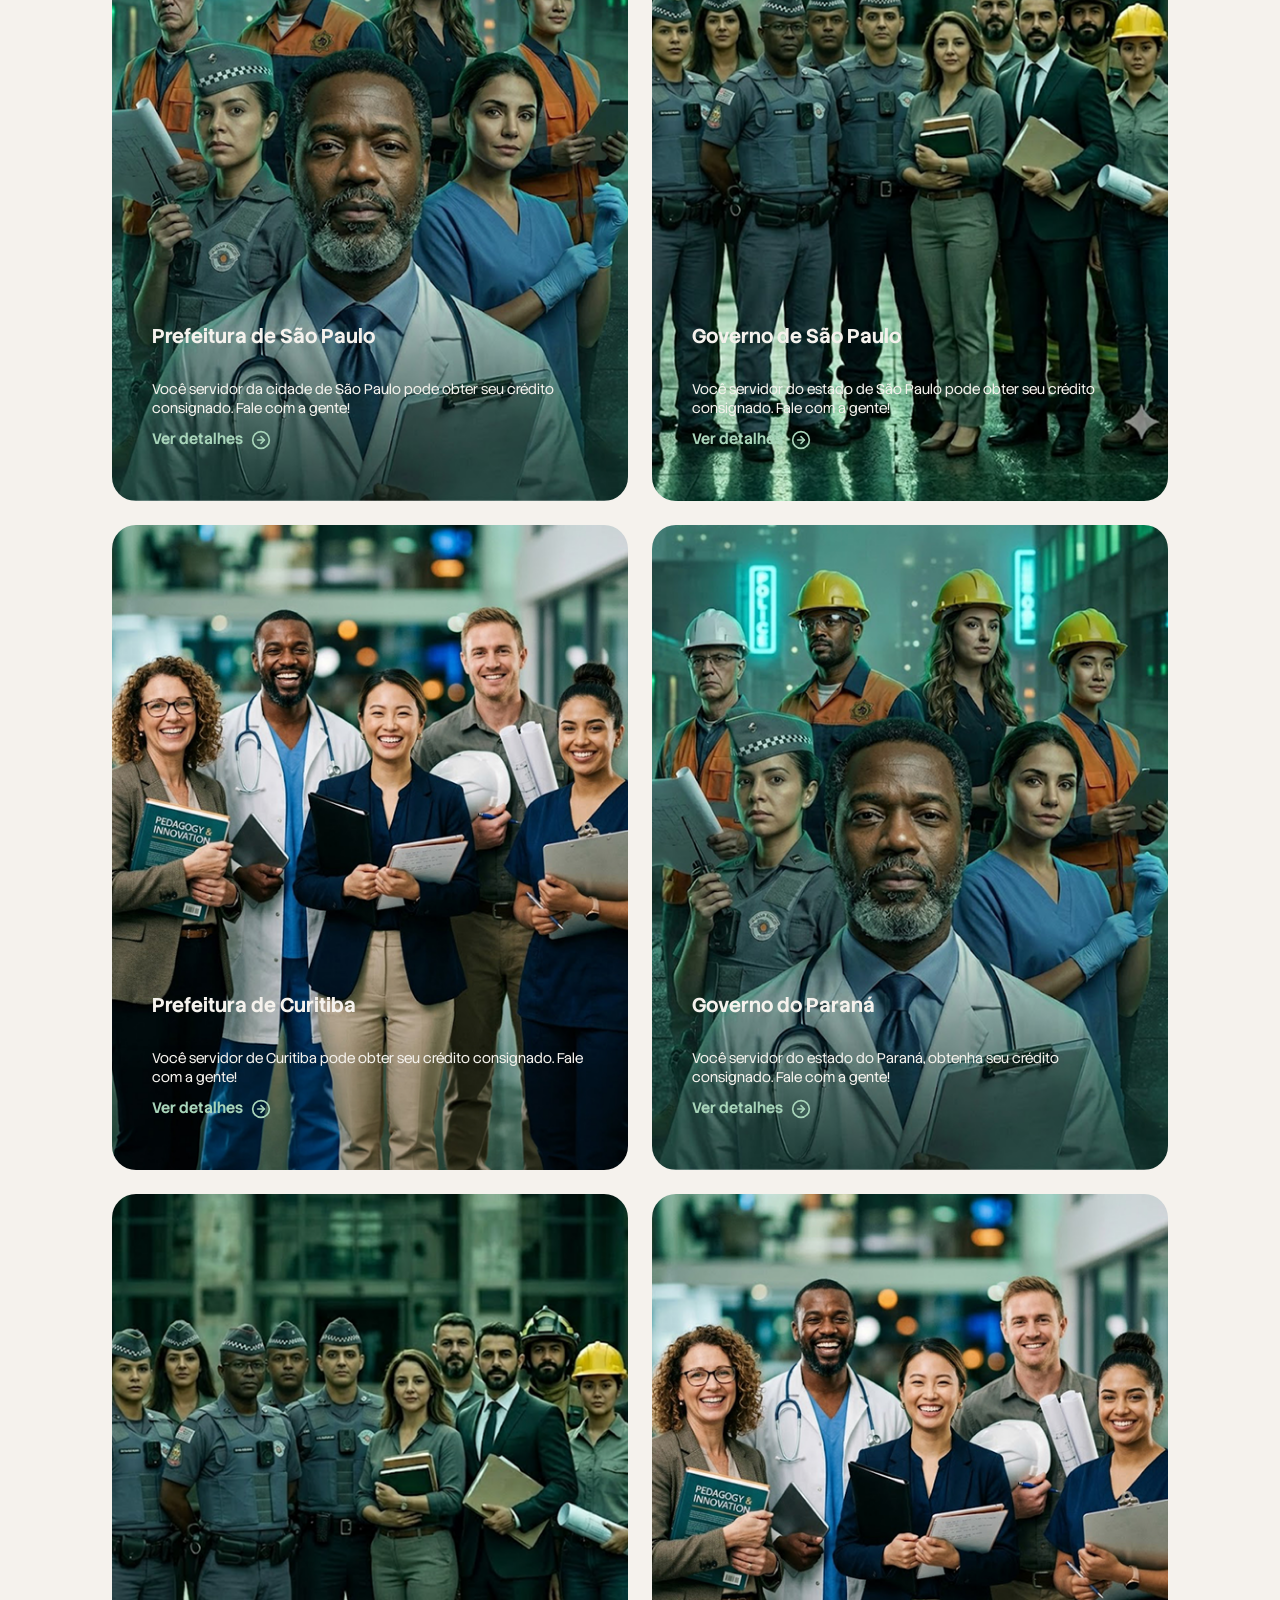
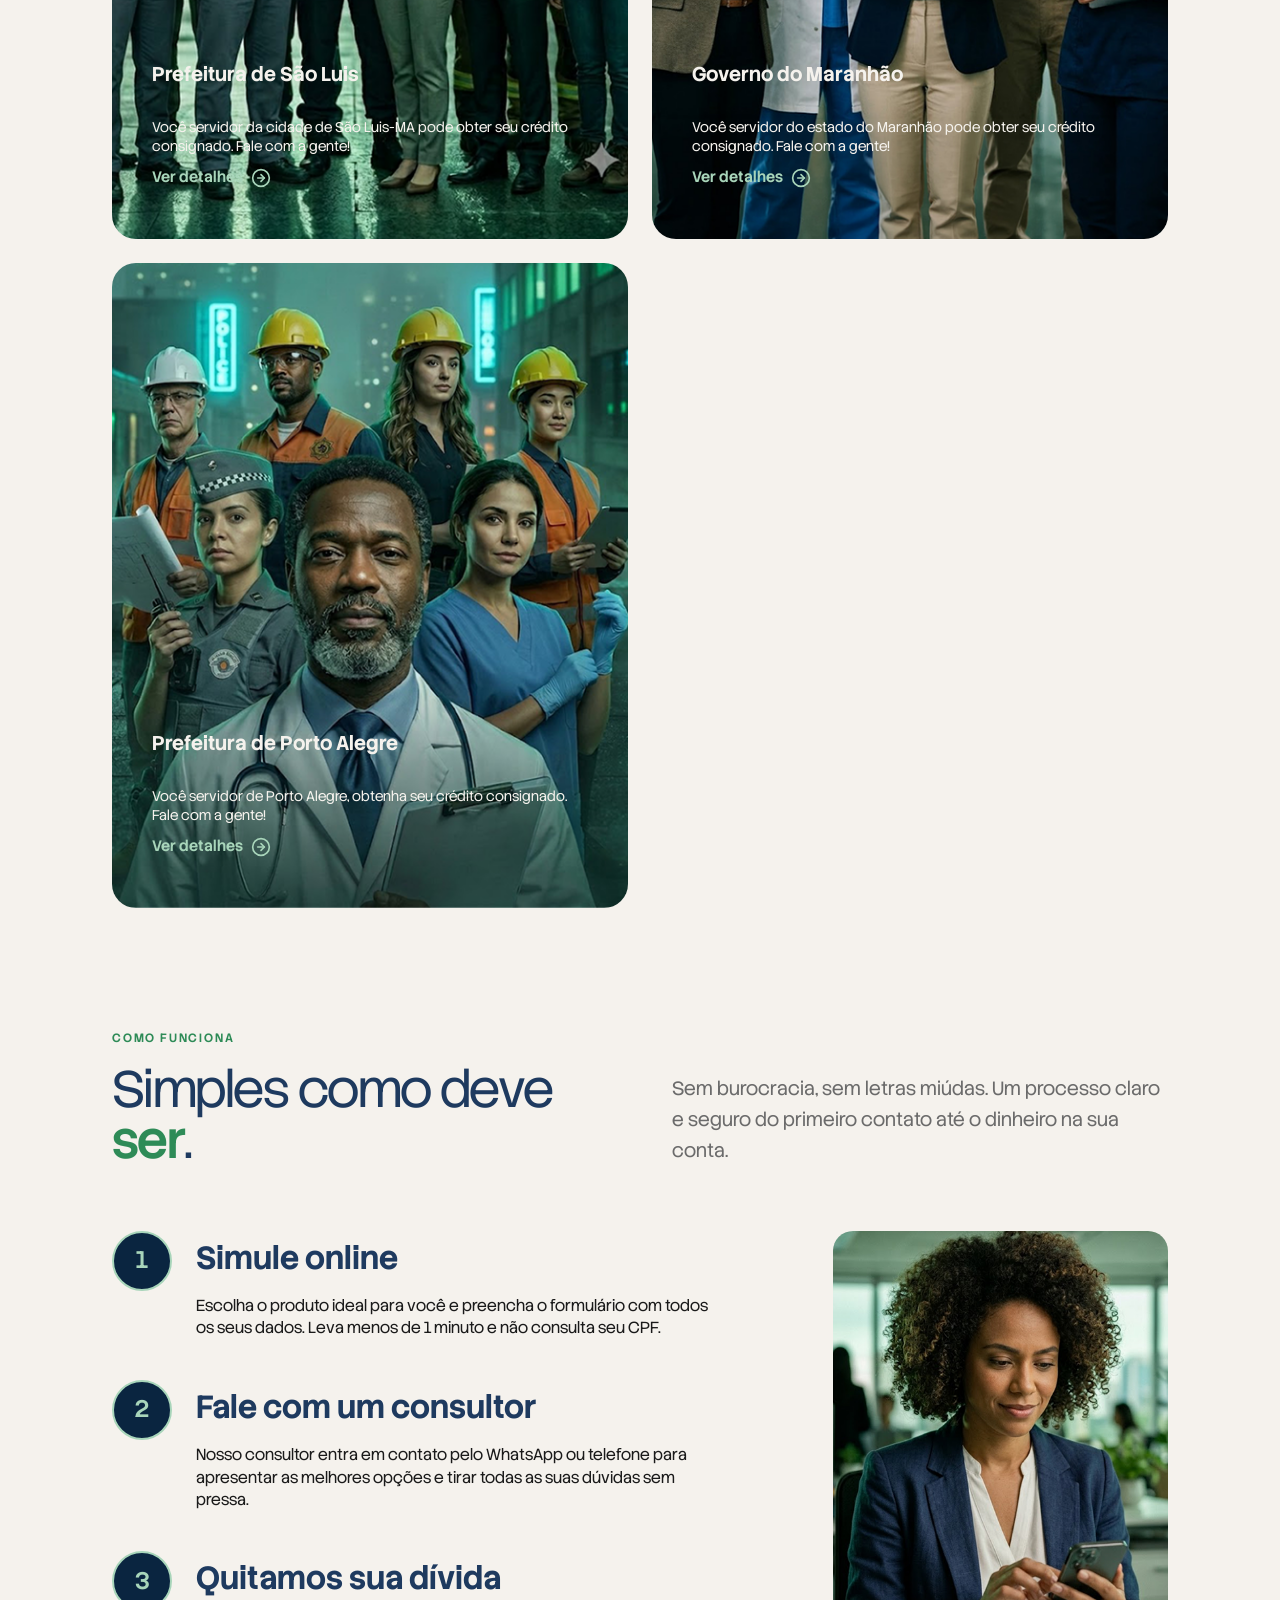
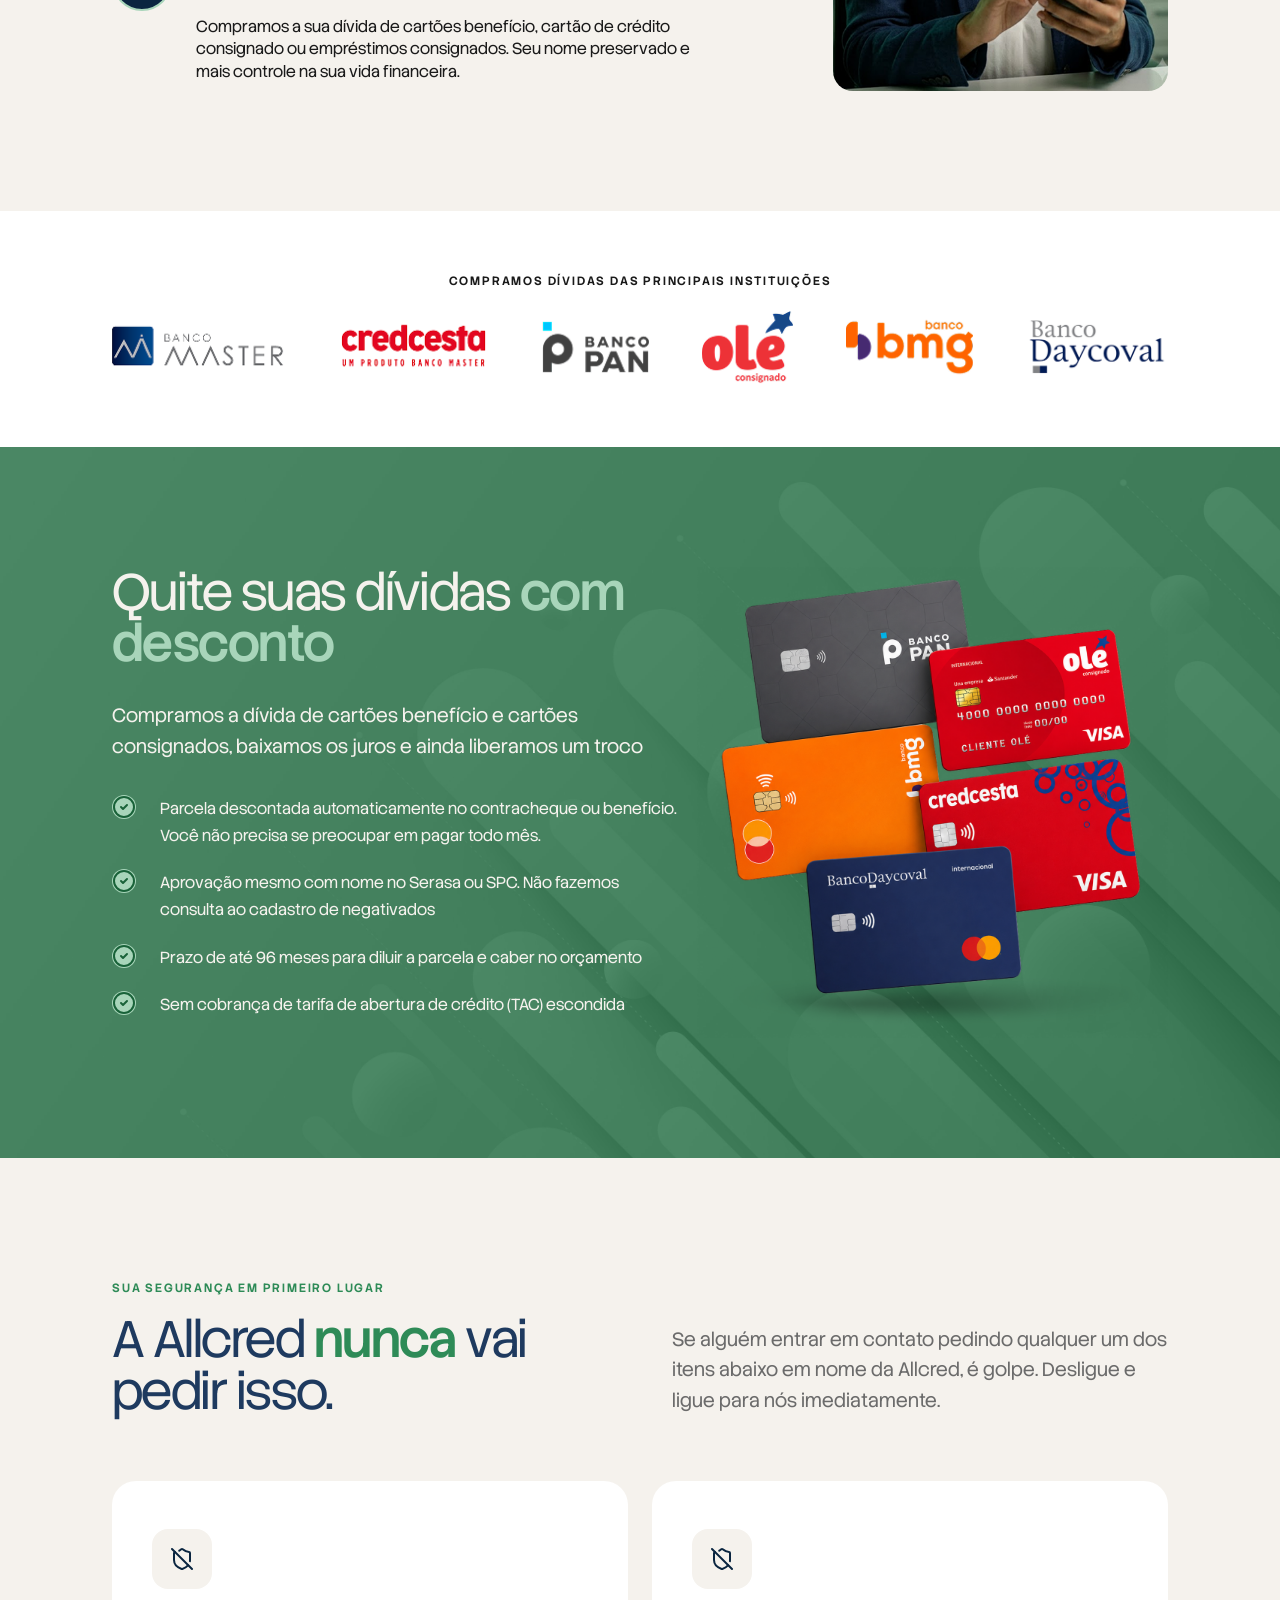
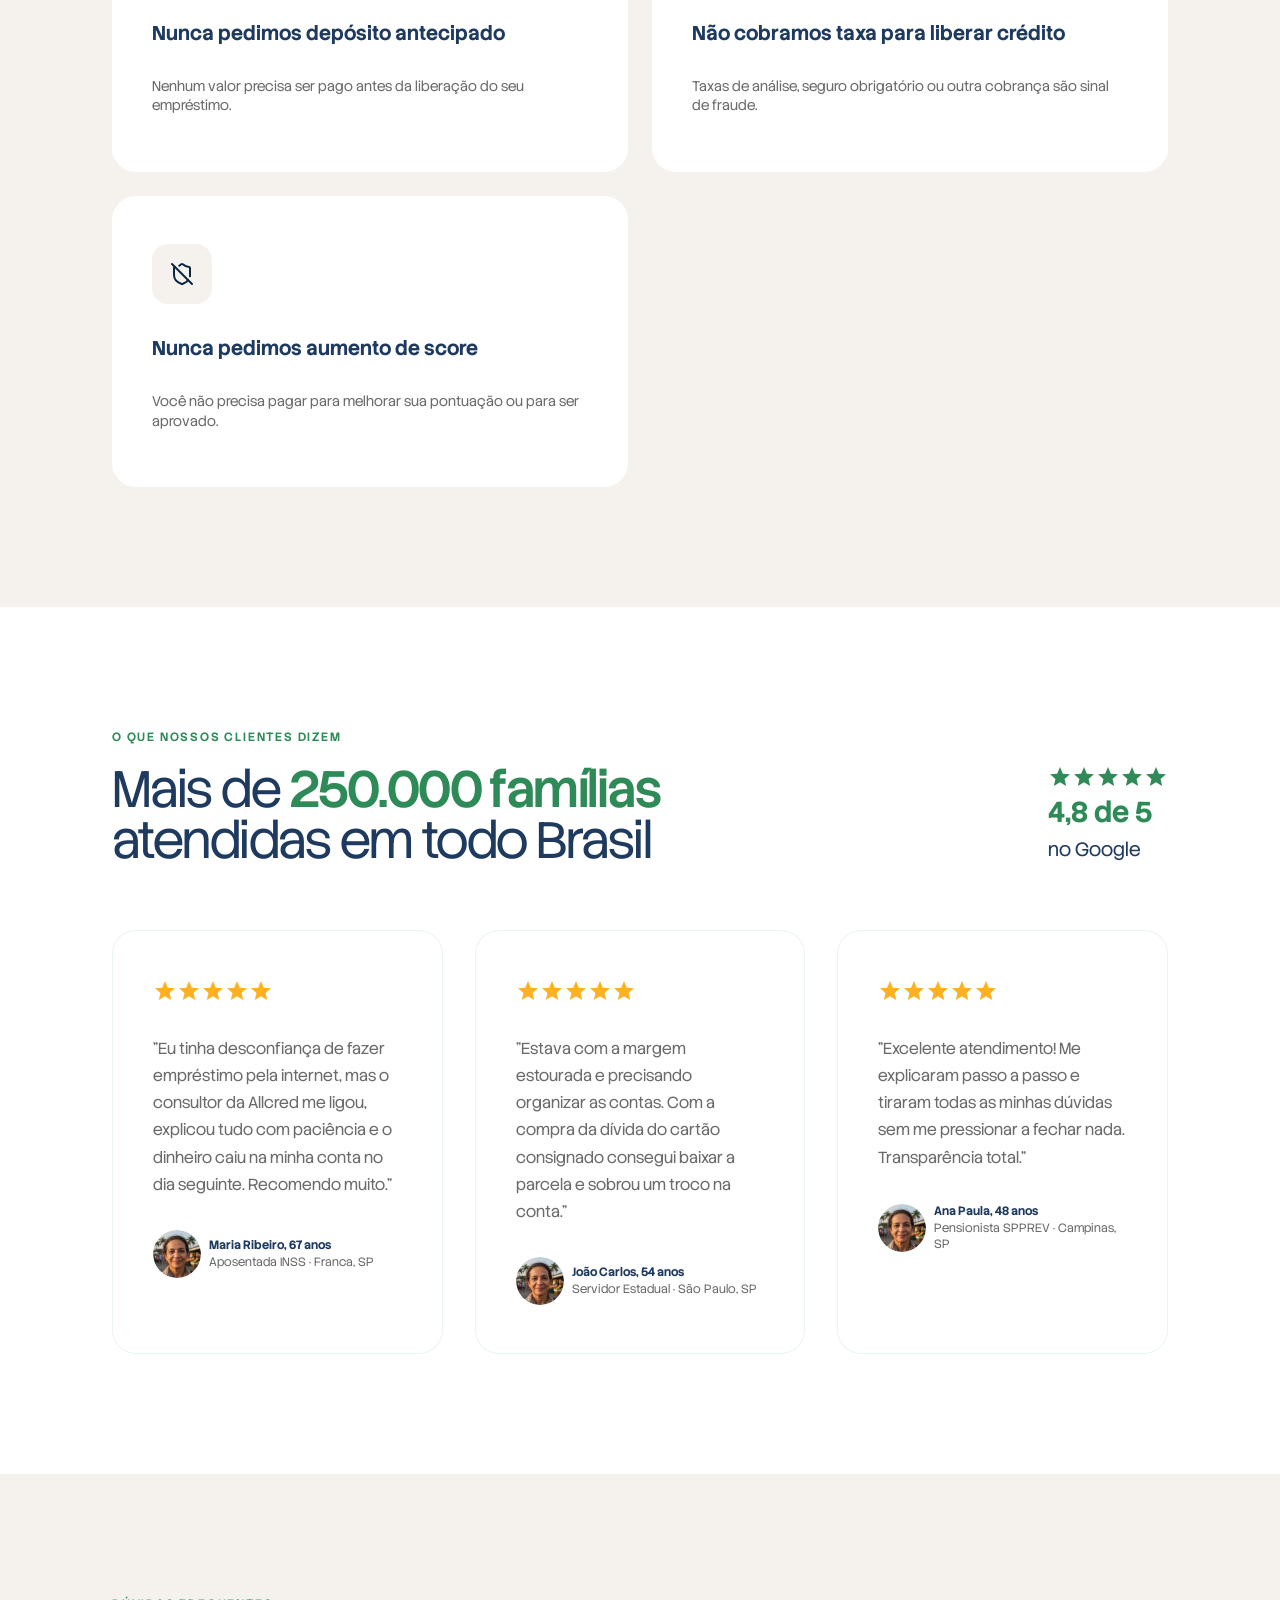
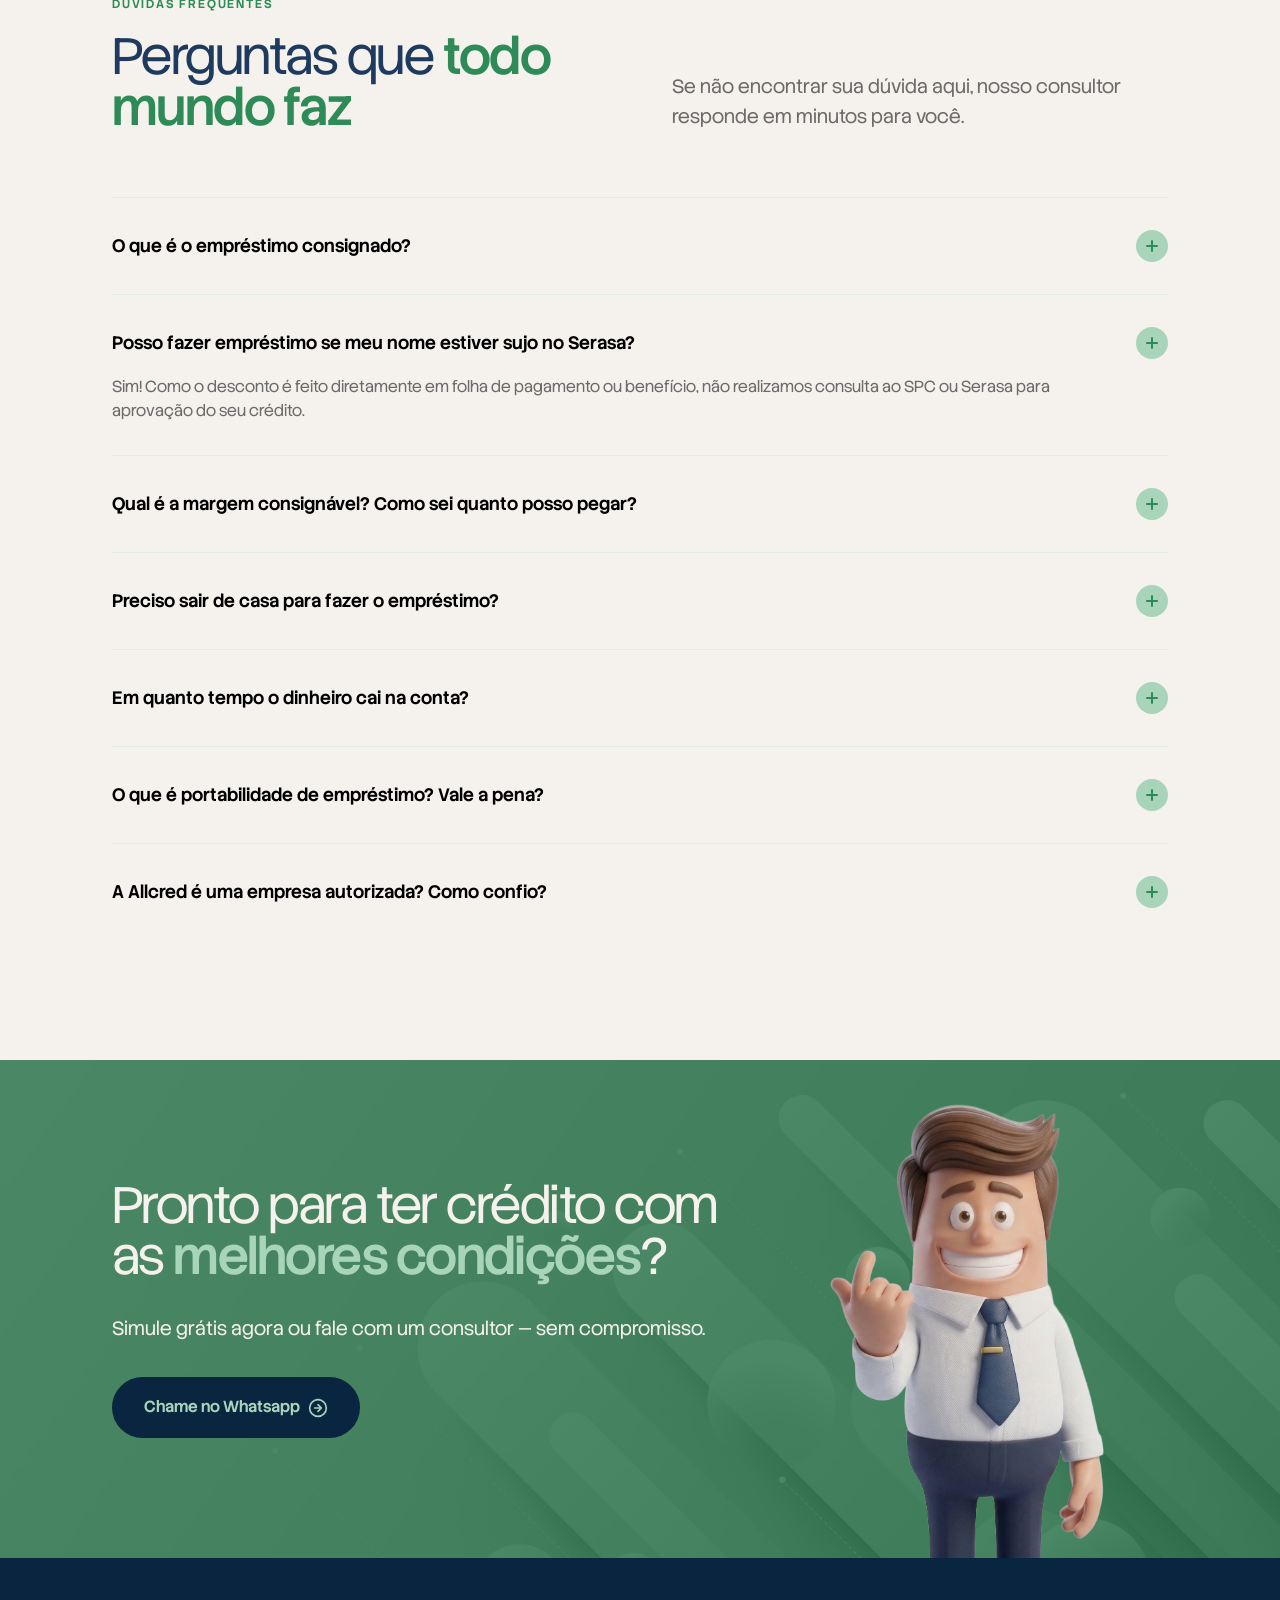
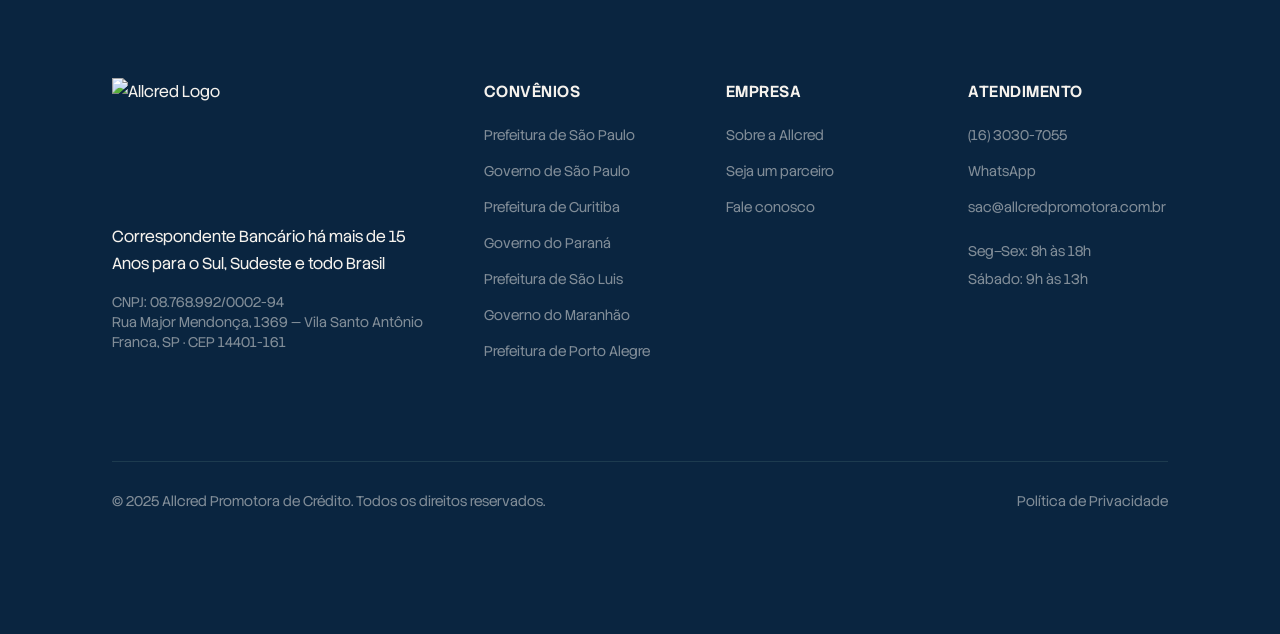
==== commit 4e5b01fa: "Update css" ====
--- a/index.html
+++ b/index.html
@@ -10,6 +10,7 @@
 	<link rel="stylesheet" href="./assets/css/style.css" />
 	<link rel="stylesheet" href="./assets/css/header.css" />
 	<link rel="stylesheet" href="./assets/css/footer.css" />
+	<link rel="stylesheet" href="./assets/css/feature-card.css" />
 	<link rel="stylesheet" href="./assets/css/modal-me-ligue.css" />
 	<link rel="stylesheet" href="./assets/css/mobile.css" />
 
--- a/assets/css/global.css
+++ b/assets/css/global.css
@@ -61,6 +61,7 @@
 h3 { color: var(--blue-mid);}
 button { cursor: pointer; border: none; background: none; font-family: inherit; }
 a { text-decoration: none; color: inherit; }
+li { list-style: none; }
 
 /* COLORS */
 .cream { color: var(--cream); }
--- a/assets/css/style.css
+++ b/assets/css/style.css
@@ -485,6 +485,10 @@
     grid-template-columns: 2fr 1fr;
     gap: var(--size-64);
 }
+.process {
+    display: grid;
+    gap: var(--size-64);
+}
 
 .process .steps-table li { font-weight: 300; }
 .process .steps-table li:first-child { font-weight: 700; }
@@ -802,3 +806,40 @@
 }
 .advantadges .item h3 { font-size: var(--size-24);}
 
+/* ==================== PRODUCTS ==================== */
+.products-grid {
+    display: flex;
+    flex-direction: column;
+    gap: var(--size-24);
+}
+
+.product-card {
+    border-radius: var(--size-20);
+    display: flex;
+    align-items: center;
+    justify-content: space-between;
+    gap: var(--size-32);
+    padding-inline: var(--size-40);
+}
+.product-card .content {
+    display: flex;
+}
+
+.products-card .text {
+    padding-block: var(--size-48);
+}
+
+.product-card a {
+    display: flex;
+    flex-shrink: 0;
+    align-self: center;
+}
+
+/* ==================== CONVENIO ==================== */
+.convenio {
+    border: 1px solid var(--green-soft);
+    border-radius: var(--size-24);
+    padding: var(--size-24);
+    display: flex;
+    gap: var(--size-16);
+}
--- a/assets/css/header.css
+++ b/assets/css/header.css
@@ -85,4 +85,63 @@
 
 .menu-checkbox:checked ~ .mobile-menu {
   display: flex;
-}+}
+
+/* ========== SUBMENU ==========*/
+.nav-item {
+    position: relative;
+}
+
+.submenu {
+    position: absolute;
+    top: calc(100% + 20px);
+    right: 0;
+    opacity: 0;
+    visibility: hidden;
+    pointer-events: none;
+    flex-direction: column;
+    background: var(--white);
+    padding: var(--size-40) var(--size-48);
+    border-radius: var(--size-8);
+    box-shadow: 0 10px 25px rgba(0,0,0,.12);
+    z-index: 100;
+    gap: var(--size-14);
+}
+
+.submenu::before {
+  content: '';
+  width: 100%;
+  height: 20px;
+  position: absolute;
+  top: -20px;
+  left: 0;
+}
+
+.submenu::after {
+  content: '';
+  background-color: var(--white);
+  width: 16px;
+  height: 16px;
+  position: absolute;
+  transform: rotate(45deg);
+  top: -8px;
+  right: 48px;
+}
+
+
+.has-submenu:hover > .submenu {
+    display: flex;
+    opacity: 1;
+    visibility: visible;
+    pointer-events: auto;
+}
+
+.submenu .nav-link {
+    color: #333;
+    padding: var(--size-12) var(--size-18);
+    white-space: nowrap;
+}
+
+.submenu .nav-link:hover {
+    background: #f5f5f5;
+}
--- a/assets/css/feature-card.css
+++ b/assets/css/feature-card.css
@@ -0,0 +1,79 @@
+.card {
+	background: var(--white);
+	background-size: cover;
+	background-repeat: no-repeat;
+	background-position: top;
+	border-radius: 24px;
+	transition: all 0.5s var(--ease);
+	position: relative;
+	overflow: hidden;
+	cursor: pointer;
+	display: flex;
+	flex-direction: column;
+	justify-content: flex-end ;
+	padding: 3rem 2.5rem;
+}
+
+.card::before {
+	content: '';
+	position: absolute;
+	bottom: 0;
+	left: 0;
+	width: 100%;
+	height: 100%;
+	opacity: 0;
+	background: linear-gradient(135deg, var(--blue-deep), var(--blue-mid));
+	transition: opacity 0.5s var(--ease);
+	z-index: 0;
+}
+
+.card>* {
+	position: relative;
+	z-index: 1;
+	transition: color 0.5s;
+}
+
+.card:hover {
+	transform: translateY(calc(var(--size-20) * -1));
+}
+
+.card:hover::before {
+  opacity: 1;
+}
+
+.card:hover .service-icon, 
+.card:hover h3, 
+.card:hover .service-desc {
+  color: var(--cream);
+}
+
+.card:hover .service-icon {
+  background: var(--green-accent);
+  color: var(--cream);
+}
+
+.card h3 {
+	font-size: var(--size-20);
+	line-height: 1.2;
+	margin-bottom: var(--size-32);
+}
+
+.card-icon {
+  width: 60px;
+  height: 60px;
+  border-radius: 16px;
+  background: var(--cream);
+  display: flex;
+  align-items: center;
+  justify-content: center;
+  margin-bottom: 2rem;
+  color: var(--blue-deep);
+  transition: all 0.5s;
+}
+
+.card p {
+	font-size: 0.875rem;
+	font-weight: 300;
+	line-height: 1.4;
+	margin-bottom: var(--size-8);
+}
--- a/assets/css/mobile.css
+++ b/assets/css/mobile.css
@@ -95,7 +95,6 @@
 	.section-header {
 		grid-template-columns: 1fr;
 		gap: var(--size-32);
-		margin-bottom: 3rem;
 	}
 
 	.card {
@@ -160,6 +159,13 @@
 	}
 	.footer-col { flex-basis: 30%;}
 	.footer-links-list a { line-height: 1; }
+	.product-card .content {
+		flex-direction: column;
+		gap: var(--size-24);
+	}
+	.product-card a {
+		align-self: start;
+	}
 
 }
 
@@ -191,4 +197,17 @@
 		flex-direction: column;
 		gap: var(--size-16);
 	}
+	.product-card {
+		flex-wrap: wrap;
+		padding-block: var(--size-24);
+		text-align: center;
+	}
+	.product-card img {
+		margin: 0 auto;
+	}
+	.product-card a {
+		align-self: center;
+	}
+	
+	
 }
